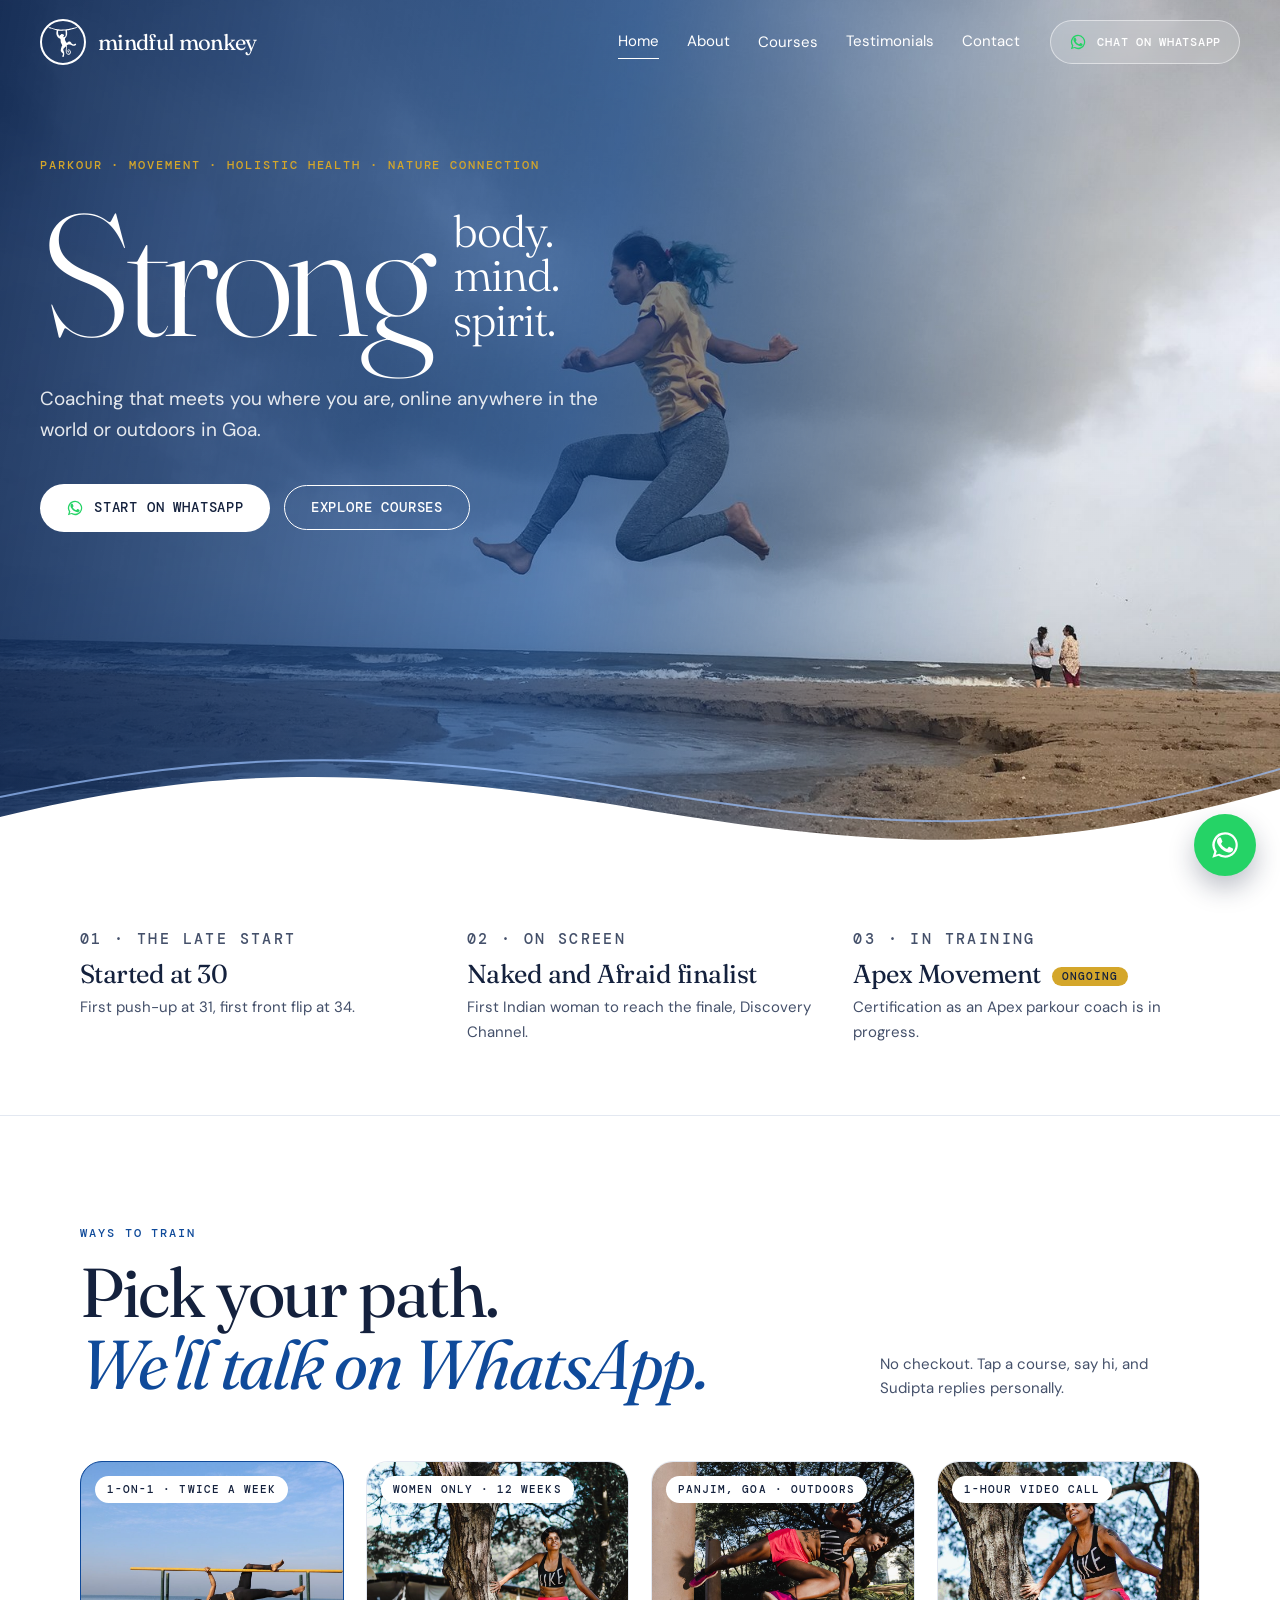
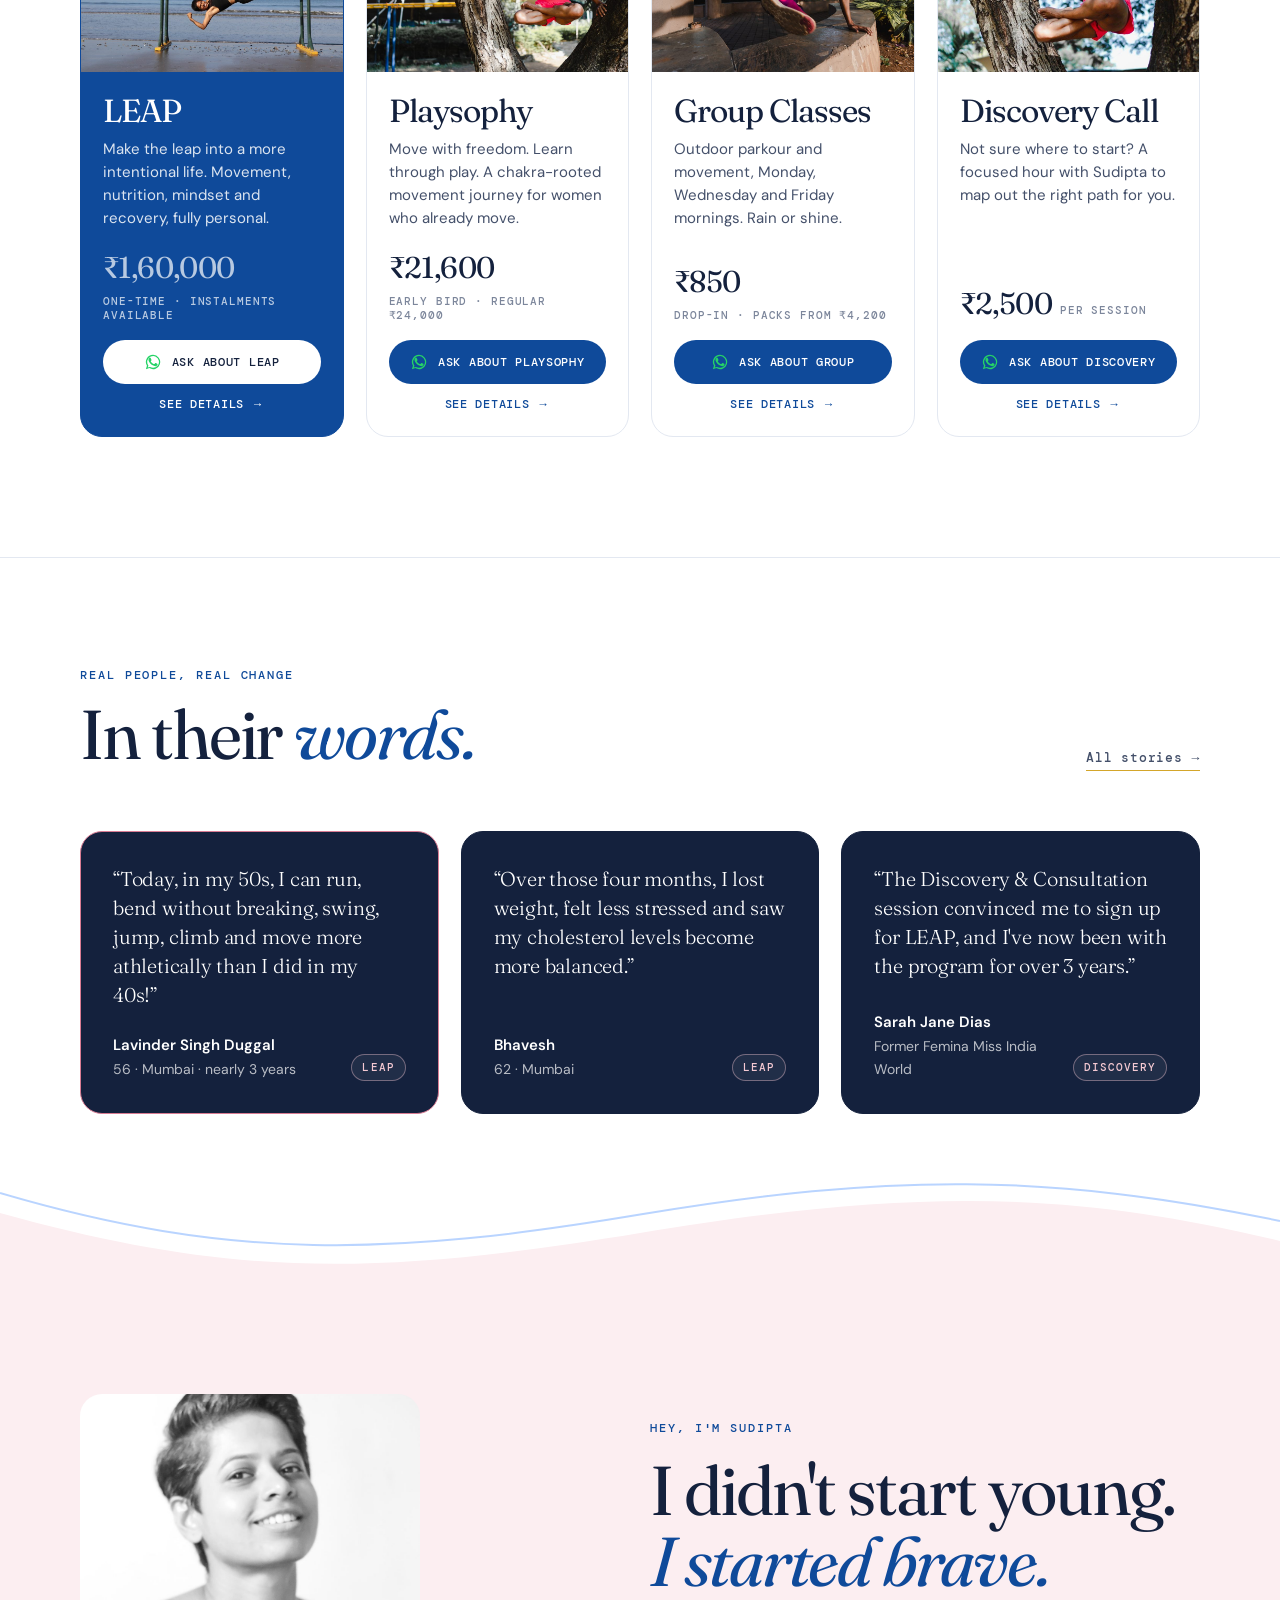
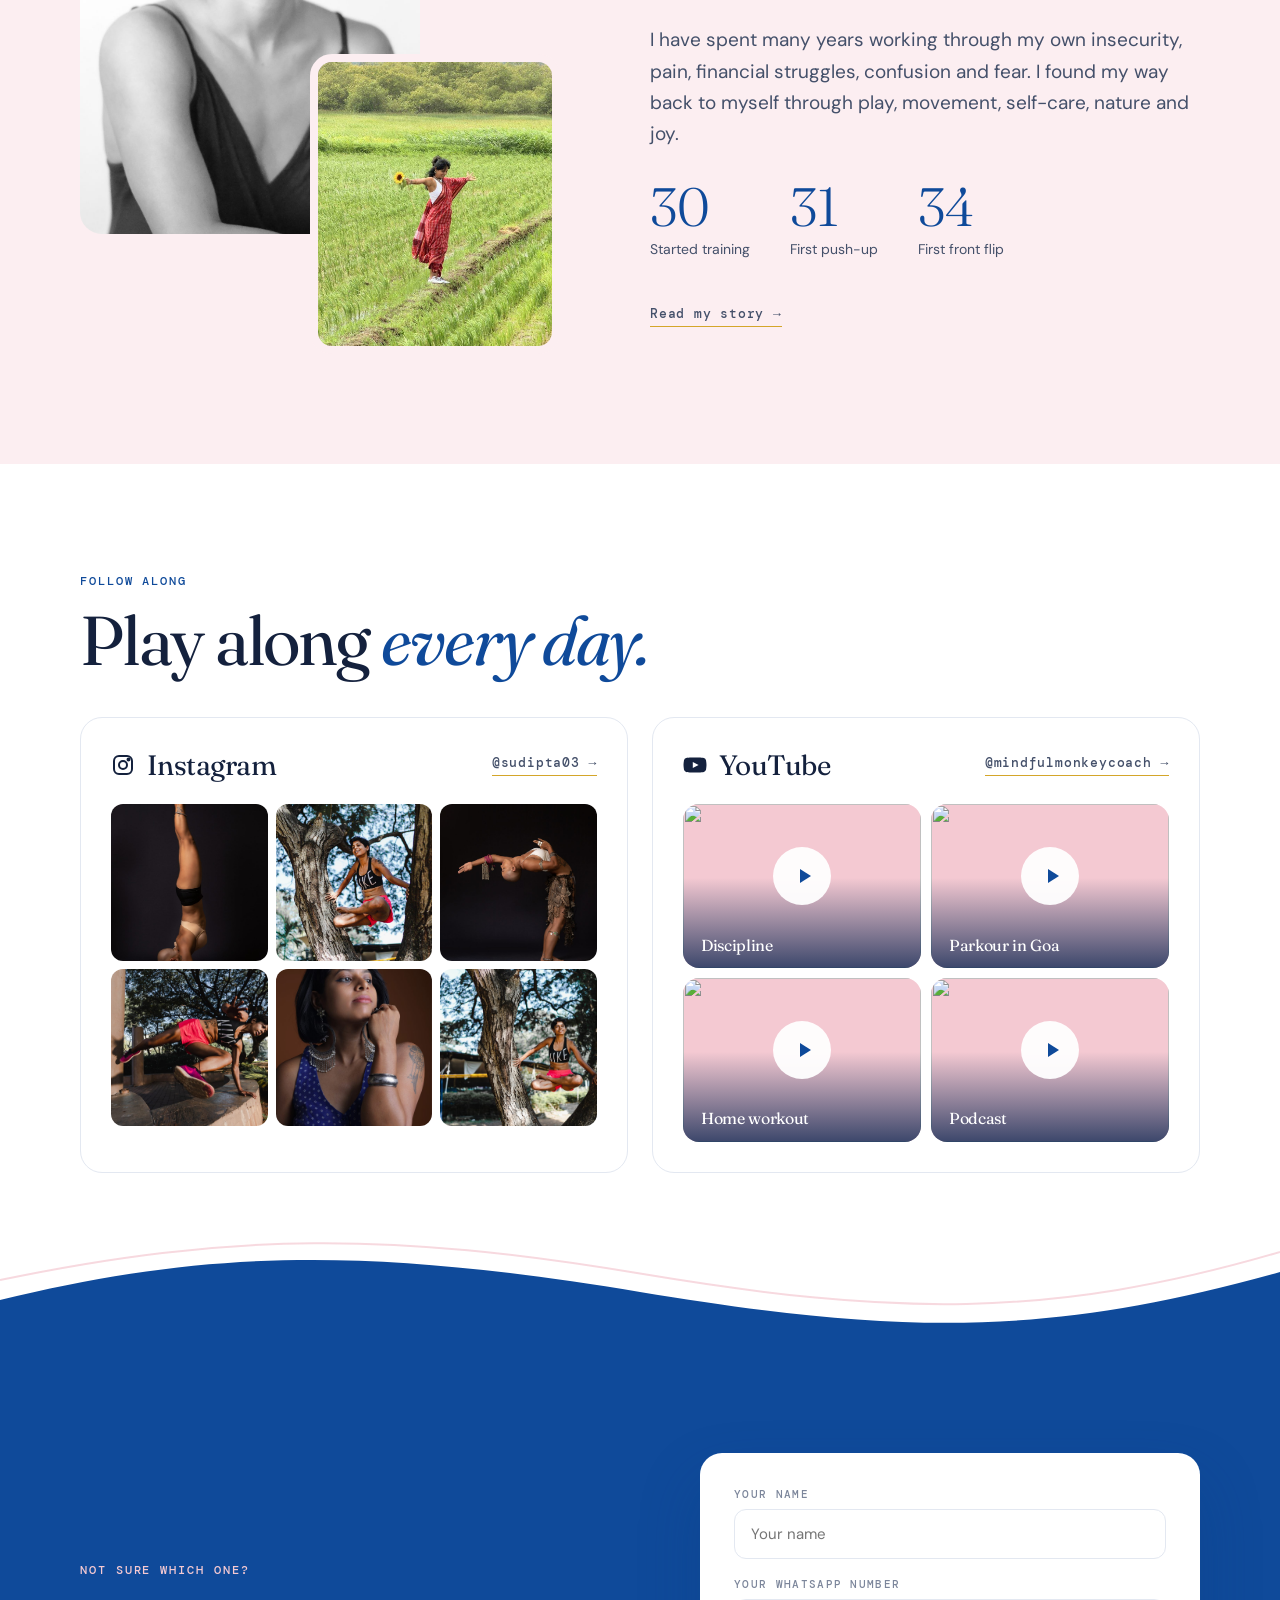
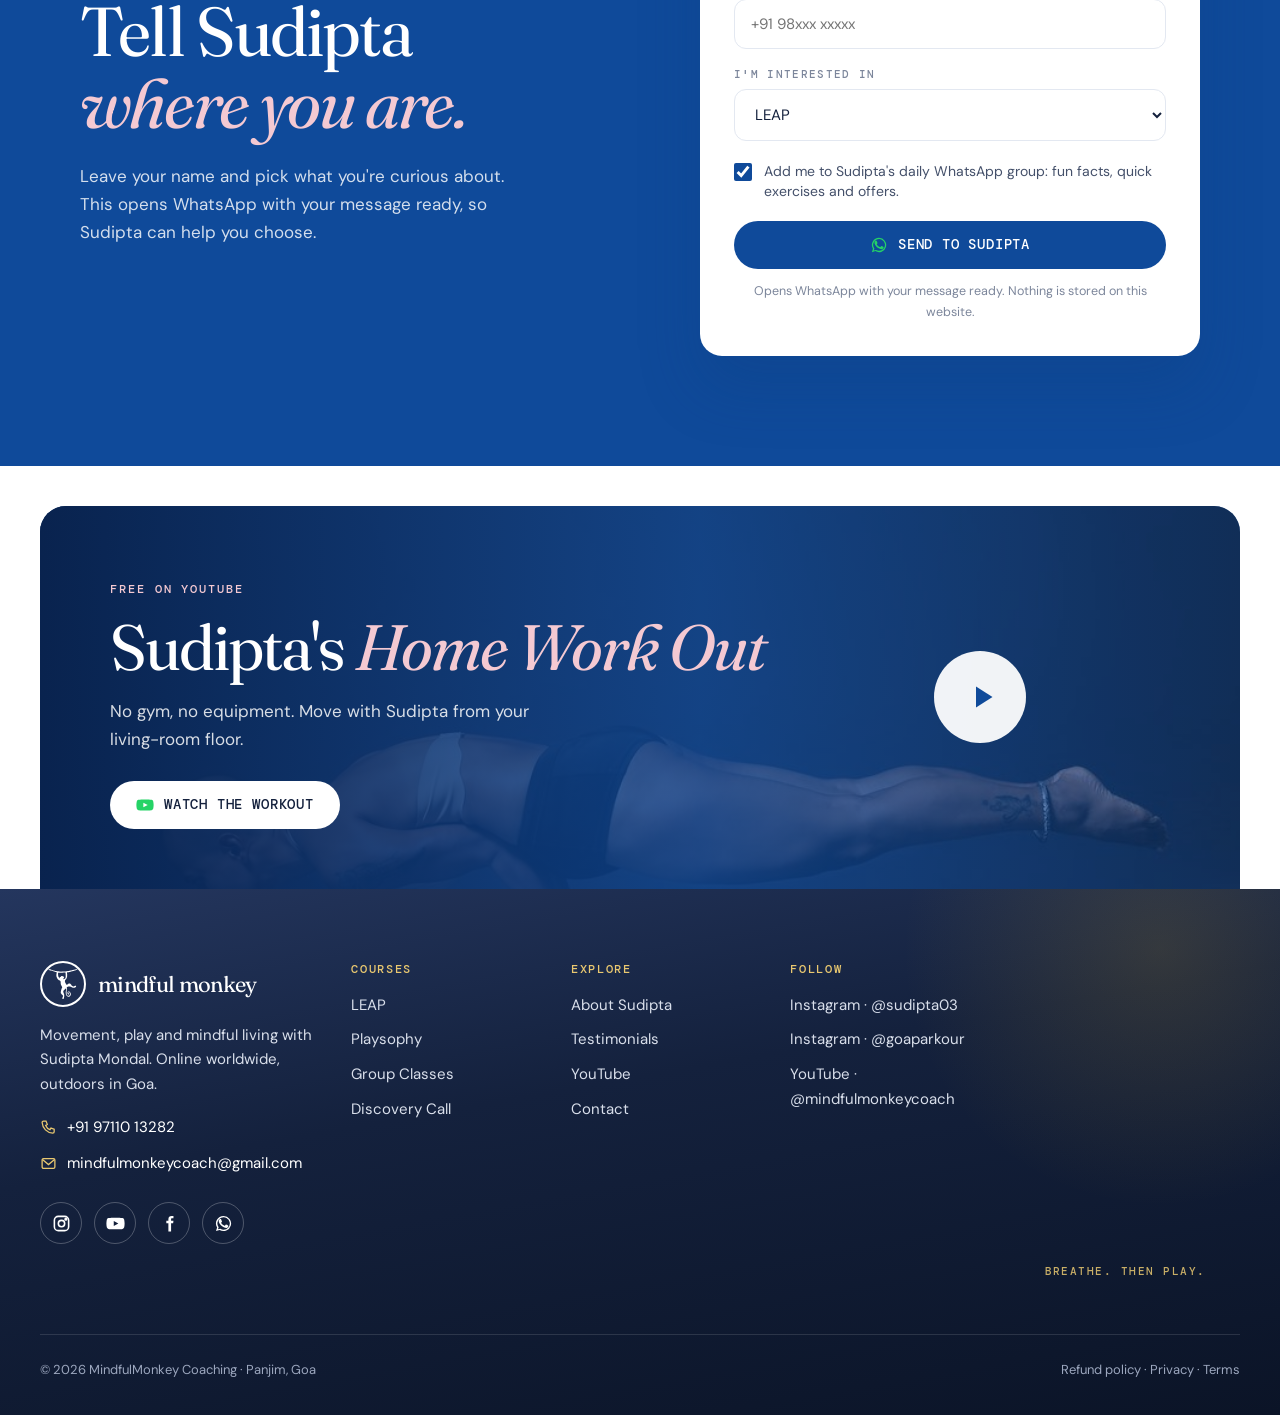
==== index.html @ 72c71e9a "Hero: align body/mind/spirit to Strong's cap height and baseline; same font and colour for all three" ====
<!doctype html>
<html lang="en">
<head>
<meta charset="utf-8">
<meta name="viewport" content="width=device-width, initial-scale=1">
<title>Mindful Monkey · Parkour and holistic coaching with Sudipta Mondal</title>
<meta name="description" content="Parkour, movement and holistic health coaching with Sudipta Mondal. LEAP, Playsophy, Goa group classes and Discovery calls, all booked on WhatsApp.">
<meta property="og:title" content="Mindful Monkey · Parkour and holistic coaching with Sudipta Mondal">
<meta property="og:description" content="Parkour, movement and holistic health coaching with Sudipta Mondal. LEAP, Playsophy, Goa group classes and Discovery calls, all booked on WhatsApp.">
<meta property="og:image" content="https://mindfulmonkeycoach.com/images/hero-storm-jump.jpg">
<meta name="theme-color" content="#0F4A9A">
<link rel="icon" href="images/logo-blue.jpg">
<link rel="preconnect" href="https://fonts.googleapis.com"><link rel="preconnect" href="https://fonts.gstatic.com" crossorigin>
<link href="https://fonts.googleapis.com/css2?family=DM+Mono:wght@400;500&family=DM+Sans:opsz,wght@9..40,400;9..40,500;9..40,600&family=Fraunces:ital,opsz,wght@0,9..144,300;0,9..144,400;0,9..144,500;1,9..144,300;1,9..144,400&display=swap" rel="stylesheet">
<link rel="stylesheet" href="css/site.css?v=mwhf5mwn">
</head>
<body>
<svg width="0" height="0" style="position:absolute" aria-hidden="true"><symbol id="mk" viewBox="0 0 183.0 187.2"><path fill-rule="evenodd" d="M0.4,0.1 0.0,0.5 0.0,1.1 0.6,1.9 1.1,3.5 2.0,4.9 3.0,5.8 4.6,6.6 5.6,6.9 6.5,7.5 9.1,8.1 10.2,8.8 15.0,9.0 16.4,9.4 20.0,9.8 21.6,10.6 23.0,10.9 24.8,11.6 27.0,12.0 28.2,12.8 29.1,12.9 30.5,13.5 32.8,13.9 34.2,15.0 35.8,15.5 37.9,15.8 39.4,16.6 40.9,17.1 41.8,17.8 43.4,18.1 44.4,18.8 49.0,19.4 50.6,20.1 52.1,21.4 52.0,24.2 51.4,26.8 51.0,30.6 50.4,32.4 50.1,35.9 50.1,43.1 50.4,45.6 51.5,47.9 52.2,51.2 53.4,53.5 54.0,54.1 54.5,55.4 55.2,56.4 55.5,57.5 56.1,58.5 56.2,59.4 57.0,60.5 57.4,61.8 58.0,62.8 59.8,64.2 60.2,64.9 60.4,65.5 63.1,67.6 64.0,67.8 64.6,68.1 66.2,69.9 67.9,70.6 69.1,70.9 70.1,71.6 71.5,72.1 73.6,73.9 75.9,76.4 76.9,80.5 76.9,86.5 77.1,87.4 77.2,92.5 77.8,93.9 78.2,96.6 78.9,97.5 79.4,99.8 80.0,100.2 80.4,101.5 81.1,102.2 81.4,103.6 82.0,104.8 82.1,105.6 83.0,106.6 83.4,107.6 84.0,108.1 84.2,109.5 86.1,112.5 86.5,114.1 86.5,115.0 85.9,116.0 85.9,116.5 85.4,117.2 85.1,118.4 84.5,119.0 84.0,120.5 83.4,121.0 82.9,122.6 82.1,123.9 81.9,126.2 81.2,127.5 80.9,129.1 80.4,129.9 80.1,132.4 79.2,134.2 78.9,137.0 78.2,138.1 78.1,141.6 77.5,144.0 77.5,147.4 78.1,150.8 79.1,152.8 81.2,154.9 82.6,157.5 84.0,158.9 86.8,160.9 87.4,161.8 89.2,163.4 91.0,165.9 91.2,167.1 91.0,171.6 90.2,172.9 90.1,174.1 89.4,175.2 89.0,176.6 88.5,177.2 88.2,178.8 87.4,181.2 87.4,183.8 88.2,185.6 89.6,186.8 90.5,187.1 91.8,187.2 94.0,186.6 96.2,184.6 97.2,182.6 97.8,179.8 97.9,176.4 99.0,172.9 99.1,160.1 98.4,158.9 98.1,155.9 97.4,154.6 97.1,153.4 96.2,152.1 95.2,149.2 95.1,148.1 94.4,147.1 94.2,145.9 93.5,144.6 93.5,144.0 93.0,142.6 93.4,138.9 94.0,138.0 94.2,137.0 95.4,134.9 100.8,129.5 101.8,128.1 104.1,126.2 106.5,123.2 108.8,121.8 109.2,121.8 109.6,122.1 109.8,123.0 110.2,123.9 110.2,125.1 111.0,126.5 111.0,127.5 110.5,129.8 110.0,136.8 109.2,138.0 109.0,142.5 108.5,143.9 108.6,149.6 109.2,153.0 109.5,156.8 110.2,159.2 111.2,160.4 111.4,161.2 112.4,163.8 114.0,166.6 115.2,167.8 115.9,168.0 117.5,169.6 120.2,171.6 122.4,172.1 123.4,172.8 128.2,173.2 132.5,171.9 134.0,171.0 137.0,167.5 139.1,164.1 140.1,161.5 140.5,156.0 140.1,153.2 139.2,151.5 139.0,150.1 138.4,149.1 138.0,147.9 137.4,146.9 135.1,144.9 134.1,143.0 133.1,142.0 131.5,141.5 131.1,141.0 130.1,140.8 129.0,139.9 126.6,140.1 123.5,141.1 120.4,144.9 120.2,146.5 119.6,148.0 119.5,150.2 120.1,153.5 121.2,155.5 122.4,156.8 125.5,158.9 128.0,158.8 129.9,157.6 130.6,155.5 130.6,154.2 129.9,153.0 129.0,152.6 127.8,152.5 125.6,151.6 124.1,150.4 123.5,149.4 123.2,148.1 123.6,146.4 125.5,144.9 126.5,144.4 127.9,144.2 129.1,144.8 131.4,146.2 132.9,148.1 133.8,149.9 133.9,150.6 134.4,151.6 135.1,152.4 135.9,154.1 135.9,155.5 135.0,159.8 134.2,161.1 133.9,162.5 132.4,164.4 131.0,165.6 127.1,167.5 125.1,167.8 123.6,167.6 118.6,164.8 117.4,163.5 114.2,157.8 114.0,143.4 114.4,136.0 115.0,134.6 115.0,129.5 115.5,124.5 115.5,120.6 115.0,115.1 116.0,113.9 116.4,112.6 117.5,111.6 121.1,110.9 122.4,110.0 124.5,109.6 125.9,109.0 128.4,108.8 133.0,109.0 135.4,109.8 136.9,109.9 138.4,110.8 139.9,111.0 141.2,111.8 142.2,111.9 143.4,112.5 144.5,112.8 145.4,113.8 146.4,114.0 147.5,114.8 150.0,115.1 152.9,116.6 154.8,116.9 156.2,117.5 161.1,117.6 162.2,117.0 164.0,116.9 165.0,116.5 165.8,115.9 166.9,115.8 167.5,115.1 169.1,114.6 169.5,114.1 171.5,112.8 173.1,110.6 173.1,106.2 172.4,105.1 171.5,104.6 171.1,104.1 168.4,103.9 167.0,104.6 165.2,105.0 164.9,105.5 163.5,106.0 163.0,106.5 161.9,107.0 161.1,107.8 160.4,107.9 159.5,108.4 157.2,108.8 154.1,108.6 152.9,107.8 151.8,107.5 151.1,106.8 150.1,106.5 148.2,104.9 147.4,104.8 146.1,103.8 145.5,102.5 145.1,100.9 142.5,97.9 142.1,96.9 140.8,95.4 139.5,94.6 136.9,91.6 135.8,90.9 133.4,90.8 132.4,90.4 131.6,90.4 131.1,90.6 127.2,91.1 125.0,91.9 123.2,92.9 122.5,93.8 121.8,94.0 121.1,94.8 120.4,95.0 117.6,97.5 115.6,98.5 114.4,98.5 113.9,98.2 112.6,97.0 112.4,96.0 111.5,95.5 110.5,94.5 110.1,92.8 108.5,90.8 108.1,89.6 107.4,88.9 105.5,85.1 105.2,83.1 104.5,81.8 104.1,79.4 103.5,78.1 103.4,75.4 103.5,74.0 104.1,72.8 104.5,70.9 105.5,69.4 106.2,68.8 106.5,67.9 108.0,66.0 108.2,64.8 111.0,62.5 112.1,60.1 112.9,59.5 114.0,57.5 114.4,55.4 115.1,54.2 115.4,52.9 116.1,51.6 116.4,48.9 117.0,47.6 117.2,46.4 117.4,30.8 116.2,26.9 116.4,22.1 117.1,21.2 118.2,20.9 121.1,20.6 122.8,20.0 125.2,19.5 128.2,19.5 130.5,18.8 132.8,18.5 134.0,18.0 136.9,17.8 138.2,16.9 139.9,16.6 141.5,15.9 144.8,15.5 146.2,14.8 148.2,14.5 149.4,14.0 151.6,13.6 152.8,13.0 154.9,12.5 156.4,11.8 161.6,10.8 163.1,9.9 165.0,9.8 166.2,9.0 167.9,8.8 168.9,8.0 170.9,7.6 171.6,7.1 173.5,6.8 174.6,6.1 176.5,5.9 179.4,3.8 181.6,3.5 182.8,2.5 183.0,1.9 182.9,1.2 181.5,0.6 179.5,0.5 178.2,0.6 176.0,1.6 171.2,1.9 170.1,2.5 167.2,2.9 165.9,3.6 163.2,3.9 161.4,4.8 158.1,5.0 154.5,5.9 152.1,6.9 145.5,7.9 143.5,8.6 140.8,8.9 138.9,9.6 136.2,10.0 134.2,10.9 131.4,11.1 130.5,11.6 128.2,12.1 126.5,12.1 124.8,12.6 120.0,13.1 118.2,13.6 111.0,14.0 107.4,14.9 98.9,15.6 92.1,15.6 83.4,16.0 80.0,16.4 71.9,15.6 69.9,15.2 66.5,15.1 65.0,14.6 62.8,14.5 61.2,14.0 54.2,13.6 49.9,13.0 45.6,12.8 43.5,11.9 40.4,11.4 38.9,10.6 37.2,10.5 36.1,9.9 34.1,9.8 30.5,8.9 28.9,7.9 24.9,6.8 23.5,5.9 22.1,5.6 20.9,4.9 18.5,4.5 17.6,4.0 15.4,3.5 12.0,2.1 8.8,1.6 7.6,1.0 5.4,0.8 3.4,0.0ZM106.9,22.5 107.2,23.0 107.5,24.5 107.4,27.8 108.1,30.6 108.2,46.8 107.1,55.5 106.2,57.1 102.1,60.6 101.4,60.9 100.6,61.9 99.5,62.5 98.6,62.6 96.9,63.4 94.6,63.2 94.0,62.8 93.9,61.4 94.1,61.0 94.1,59.1 94.4,58.4 95.1,57.1 95.9,56.6 96.2,55.9 97.1,55.1 98.1,53.5 98.2,50.9 98.0,49.1 97.0,47.9 92.5,46.8 91.1,45.9 90.1,45.6 89.6,45.0 88.6,44.5 88.0,43.9 86.8,43.8 85.9,43.4 82.5,43.0 81.4,43.6 80.1,44.9 79.0,46.6 78.2,47.2 76.4,49.6 75.0,50.5 72.5,50.9 71.4,51.5 70.5,53.2 70.4,54.6 70.9,55.1 71.1,56.2 72.0,57.6 73.5,58.6 73.8,59.2 74.4,59.8 74.2,60.0 73.8,60.0 72.4,59.4 71.6,58.6 71.0,58.4 66.2,53.6 65.4,52.2 65.0,51.0 64.4,50.2 64.1,48.8 63.1,47.2 62.6,47.0 62.0,46.1 61.8,43.0 61.2,41.2 61.1,36.9 60.6,33.1 60.6,31.8 60.9,31.2 60.6,26.6 61.4,24.1 62.2,23.0 62.9,22.8 72.2,23.0 86.9,23.0 97.0,22.6 98.4,22.0 100.2,22.4 106.0,22.1Z"/></symbol></svg><header class="site-header over"><div class="wrap">
<a class="brand" href="index.html" aria-label="Mindful Monkey home"><span class="badge"><svg viewBox="0 0 183 187.2" aria-hidden="true"><use href="#mk"/></svg></span> mindful monkey</a>
<nav class="links" aria-label="Main">
<a href="index.html" class="on">Home</a><a href="about.html">About</a>
<span class="has-sub"><a href="courses.html">Courses</a><span class="sub">
<a href="online-coaching/leap.html">LEAP · 1-on-1</a><a href="online-coaching/playsophy.html">Playsophy · women only</a><a href="group-classes.html">Group Classes · Goa</a><a href="discovery.html">Discovery Call</a><a href="online-coaching/compare.html">Compare LEAP and Playsophy</a></span></span>
<a href="testimonials.html">Testimonials</a><a href="contact.html">Contact</a>
</nav>
<a class="btn btn-blue hdr-cta" href="https://wa.me/919711013282?text=Hi%20Sudipta%2C%20I%20would%20like%20to%20know%20more%20about%20your%20coaching" target="_blank" rel="noopener"><svg viewBox="0 0 24 24" fill="currentColor" aria-hidden="true"><path d="M17.47 14.38c-.3-.15-1.76-.87-2.04-.97-.27-.1-.47-.15-.67.15-.2.3-.77.97-.94 1.17-.17.2-.35.22-.65.07-.3-.15-1.25-.46-2.38-1.47-.88-.78-1.47-1.75-1.65-2.05-.17-.3-.02-.46.13-.61.13-.13.3-.35.45-.52.15-.17.2-.3.3-.5.1-.2.05-.37-.02-.52-.07-.15-.67-1.62-.92-2.22-.24-.58-.49-.5-.67-.51h-.57c-.2 0-.52.07-.79.37-.27.3-1.04 1.02-1.04 2.48s1.07 2.87 1.22 3.07c.15.2 2.1 3.2 5.08 4.49.71.31 1.26.49 1.69.63.71.23 1.36.2 1.87.12.57-.08 1.76-.72 2.01-1.42.25-.7.25-1.3.17-1.42-.07-.13-.27-.2-.57-.35zM12.04 2.5a9.5 9.5 0 0 0-8.1 14.5L2.5 21.5l4.63-1.4a9.5 9.5 0 1 0 4.9-17.6zm0 17.3a7.78 7.78 0 0 1-3.97-1.08l-.28-.17-2.75.84.82-2.68-.18-.28a7.83 7.83 0 1 1 6.36 3.37z"/></svg> Chat on WhatsApp</a>
<button class="menu-btn" aria-label="Open menu" aria-expanded="false"><span></span><span></span><span></span></button>
</div></header>
<a class="wa-float" href="https://wa.me/919711013282?text=Hi%20Sudipta%2C%20I%20would%20like%20to%20know%20more%20about%20your%20coaching" target="_blank" rel="noopener" aria-label="Chat with Sudipta on WhatsApp"><svg viewBox="0 0 24 24" fill="currentColor" aria-hidden="true"><path d="M17.47 14.38c-.3-.15-1.76-.87-2.04-.97-.27-.1-.47-.15-.67.15-.2.3-.77.97-.94 1.17-.17.2-.35.22-.65.07-.3-.15-1.25-.46-2.38-1.47-.88-.78-1.47-1.75-1.65-2.05-.17-.3-.02-.46.13-.61.13-.13.3-.35.45-.52.15-.17.2-.3.3-.5.1-.2.05-.37-.02-.52-.07-.15-.67-1.62-.92-2.22-.24-.58-.49-.5-.67-.51h-.57c-.2 0-.52.07-.79.37-.27.3-1.04 1.02-1.04 2.48s1.07 2.87 1.22 3.07c.15.2 2.1 3.2 5.08 4.49.71.31 1.26.49 1.69.63.71.23 1.36.2 1.87.12.57-.08 1.76-.72 2.01-1.42.25-.7.25-1.3.17-1.42-.07-.13-.27-.2-.57-.35zM12.04 2.5a9.5 9.5 0 0 0-8.1 14.5L2.5 21.5l4.63-1.4a9.5 9.5 0 1 0 4.9-17.6zm0 17.3a7.78 7.78 0 0 1-3.97-1.08l-.28-.17-2.75.84.82-2.68-.18-.28a7.83 7.83 0 1 1 6.36 3.37z"/></svg></a>
<main>

<section class="hero"><img src="images/hero-storm-jump.jpg" alt="Sudipta mid-jump on a stormy Goa beach">
<div class="hero-vid" data-yt-bg="ikum498DmQI" aria-hidden="true"></div>
<div class="wrap"><p class="eyebrow">Parkour · Movement · Holistic health · Nature connection</p>
<h1 class="strong" aria-label="Strong body. Strong mind. Strong spirit."><span class="big" aria-hidden="true">Strong</span><span class="three" aria-hidden="true"><span>body.</span><span>mind.</span><em>spirit.</em></span></h1>
<p class="lede">Coaching that meets you where you are, online anywhere in the world or outdoors in Goa.</p>
<div class="row-btns"><a class="btn btn-white" href="https://wa.me/919711013282?text=Hi%20Sudipta%2C%20I%20am%20interested%20in%20your%20coaching" target="_blank" rel="noopener"><svg viewBox="0 0 24 24" fill="currentColor" aria-hidden="true"><path d="M17.47 14.38c-.3-.15-1.76-.87-2.04-.97-.27-.1-.47-.15-.67.15-.2.3-.77.97-.94 1.17-.17.2-.35.22-.65.07-.3-.15-1.25-.46-2.38-1.47-.88-.78-1.47-1.75-1.65-2.05-.17-.3-.02-.46.13-.61.13-.13.3-.35.45-.52.15-.17.2-.3.3-.5.1-.2.05-.37-.02-.52-.07-.15-.67-1.62-.92-2.22-.24-.58-.49-.5-.67-.51h-.57c-.2 0-.52.07-.79.37-.27.3-1.04 1.02-1.04 2.48s1.07 2.87 1.22 3.07c.15.2 2.1 3.2 5.08 4.49.71.31 1.26.49 1.69.63.71.23 1.36.2 1.87.12.57-.08 1.76-.72 2.01-1.42.25-.7.25-1.3.17-1.42-.07-.13-.27-.2-.57-.35zM12.04 2.5a9.5 9.5 0 0 0-8.1 14.5L2.5 21.5l4.63-1.4a9.5 9.5 0 1 0 4.9-17.6zm0 17.3a7.78 7.78 0 0 1-3.97-1.08l-.28-.17-2.75.84.82-2.68-.18-.28a7.83 7.83 0 1 1 6.36 3.37z"/></svg> Start on WhatsApp</a><a class="btn btn-line" href="courses.html">Explore courses</a></div></div>
</section>

<section class="creds wave-top"><svg class="wave" viewBox="0 0 1440 150" preserveAspectRatio="none" aria-hidden="true"><path d="M0 95 C 240 30 420 30 720 85 S 1180 140 1440 60 L1440 150 L0 150Z" fill="#FFFFFF"/><path d="M0 70 C 260 10 440 10 720 62 S 1180 120 1440 35" fill="none" stroke="#9CC2FF" stroke-width="2" opacity=".7" vector-effect="non-scaling-stroke"/></svg><div class="wrap">
<div class="rv"><p class="eyebrow">01 · The late start</p><b>Started at 30</b><p>First push-up at 31, first front flip at 34.</p></div>
<div class="rv"><p class="eyebrow">02 · On screen</p><b>Naked and Afraid finalist</b><p>First Indian woman to reach the finale, Discovery Channel.</p></div>
<div class="rv"><p class="eyebrow">03 · In training</p><b>Apex Movement <span class="pill">Ongoing</span></b><p>Certification as an Apex parkour coach is in progress.</p></div>
</div></section>

<section class="sec" style="border-top:1px solid var(--line)"><div class="wrap">
<div class="head-row"><div><p class="eyebrow" style="margin-bottom:16px">Ways to train</p><h2 class="h2">Pick your path.<br><em>We'll talk on WhatsApp.</em></h2></div>
<p style="font-size:15px;max-width:320px">No checkout. Tap a course, say hi, and Sudipta replies personally.</p></div>
<div class="cards"><div class="card feat rv"><a class="ph" href="online-coaching/leap.html"><img src="images/leap-back-lever.jpg" alt="LEAP"><span class="tag">1-on-1 · twice a week</span></a>
<div class="bd"><h3><a href="online-coaching/leap.html">LEAP</a></h3><p class="d">Make the leap into a more intentional life. Movement, nutrition, mindset and recovery, fully personal.</p><div class="price"><b><span data-inr="160000">₹1,60,000</span></b><span>one-time · instalments available</span></div>
<a class="btn btn-blue" href="https://wa.me/919711013282?text=Hi%20I%20am%20interested%20in%20LEAP" target="_blank" rel="noopener"><svg viewBox="0 0 24 24" fill="currentColor" aria-hidden="true"><path d="M17.47 14.38c-.3-.15-1.76-.87-2.04-.97-.27-.1-.47-.15-.67.15-.2.3-.77.97-.94 1.17-.17.2-.35.22-.65.07-.3-.15-1.25-.46-2.38-1.47-.88-.78-1.47-1.75-1.65-2.05-.17-.3-.02-.46.13-.61.13-.13.3-.35.45-.52.15-.17.2-.3.3-.5.1-.2.05-.37-.02-.52-.07-.15-.67-1.62-.92-2.22-.24-.58-.49-.5-.67-.51h-.57c-.2 0-.52.07-.79.37-.27.3-1.04 1.02-1.04 2.48s1.07 2.87 1.22 3.07c.15.2 2.1 3.2 5.08 4.49.71.31 1.26.49 1.69.63.71.23 1.36.2 1.87.12.57-.08 1.76-.72 2.01-1.42.25-.7.25-1.3.17-1.42-.07-.13-.27-.2-.57-.35zM12.04 2.5a9.5 9.5 0 0 0-8.1 14.5L2.5 21.5l4.63-1.4a9.5 9.5 0 1 0 4.9-17.6zm0 17.3a7.78 7.78 0 0 1-3.97-1.08l-.28-.17-2.75.84.82-2.68-.18-.28a7.83 7.83 0 1 1 6.36 3.37z"/></svg> Ask about LEAP</a><a class="more" href="online-coaching/leap.html">See details →</a></div></div><div class="card rv"><a class="ph" href="online-coaching/playsophy.html"><img src="images/playsophy-tree.jpg" alt="Playsophy"><span class="tag">Women only · 12 weeks</span></a>
<div class="bd"><h3><a href="online-coaching/playsophy.html">Playsophy</a></h3><p class="d">Move with freedom. Learn through play. A chakra-rooted movement journey for women who already move.</p><div class="price"><b><span data-inr="21600">₹21,600</span></b><span>early bird · regular <span data-inr="24000">₹24,000</span></span></div>
<a class="btn btn-blue" href="https://wa.me/919711013282?text=Hi%20I%20am%20interested%20in%20Playsophy" target="_blank" rel="noopener"><svg viewBox="0 0 24 24" fill="currentColor" aria-hidden="true"><path d="M17.47 14.38c-.3-.15-1.76-.87-2.04-.97-.27-.1-.47-.15-.67.15-.2.3-.77.97-.94 1.17-.17.2-.35.22-.65.07-.3-.15-1.25-.46-2.38-1.47-.88-.78-1.47-1.75-1.65-2.05-.17-.3-.02-.46.13-.61.13-.13.3-.35.45-.52.15-.17.2-.3.3-.5.1-.2.05-.37-.02-.52-.07-.15-.67-1.62-.92-2.22-.24-.58-.49-.5-.67-.51h-.57c-.2 0-.52.07-.79.37-.27.3-1.04 1.02-1.04 2.48s1.07 2.87 1.22 3.07c.15.2 2.1 3.2 5.08 4.49.71.31 1.26.49 1.69.63.71.23 1.36.2 1.87.12.57-.08 1.76-.72 2.01-1.42.25-.7.25-1.3.17-1.42-.07-.13-.27-.2-.57-.35zM12.04 2.5a9.5 9.5 0 0 0-8.1 14.5L2.5 21.5l4.63-1.4a9.5 9.5 0 1 0 4.9-17.6zm0 17.3a7.78 7.78 0 0 1-3.97-1.08l-.28-.17-2.75.84.82-2.68-.18-.28a7.83 7.83 0 1 1 6.36 3.37z"/></svg> Ask about Playsophy</a><a class="more" href="online-coaching/playsophy.html">See details →</a></div></div><div class="card rv"><a class="ph" href="group-classes.html"><img src="images/groupclass-vault.jpg" alt="Group Classes"><span class="tag">Panjim, Goa · Outdoors</span></a>
<div class="bd"><h3><a href="group-classes.html">Group Classes</a></h3><p class="d">Outdoor parkour and movement, Monday, Wednesday and Friday mornings. Rain or shine.</p><div class="price"><b><span data-inr="850">₹850</span></b><span>drop-in · packs from <span data-inr="4200">₹4,200</span></span></div>
<a class="btn btn-blue" href="https://wa.me/919711013282?text=Hi%20I%20am%20interested%20in%20Group%20Classes" target="_blank" rel="noopener"><svg viewBox="0 0 24 24" fill="currentColor" aria-hidden="true"><path d="M17.47 14.38c-.3-.15-1.76-.87-2.04-.97-.27-.1-.47-.15-.67.15-.2.3-.77.97-.94 1.17-.17.2-.35.22-.65.07-.3-.15-1.25-.46-2.38-1.47-.88-.78-1.47-1.75-1.65-2.05-.17-.3-.02-.46.13-.61.13-.13.3-.35.45-.52.15-.17.2-.3.3-.5.1-.2.05-.37-.02-.52-.07-.15-.67-1.62-.92-2.22-.24-.58-.49-.5-.67-.51h-.57c-.2 0-.52.07-.79.37-.27.3-1.04 1.02-1.04 2.48s1.07 2.87 1.22 3.07c.15.2 2.1 3.2 5.08 4.49.71.31 1.26.49 1.69.63.71.23 1.36.2 1.87.12.57-.08 1.76-.72 2.01-1.42.25-.7.25-1.3.17-1.42-.07-.13-.27-.2-.57-.35zM12.04 2.5a9.5 9.5 0 0 0-8.1 14.5L2.5 21.5l4.63-1.4a9.5 9.5 0 1 0 4.9-17.6zm0 17.3a7.78 7.78 0 0 1-3.97-1.08l-.28-.17-2.75.84.82-2.68-.18-.28a7.83 7.83 0 1 1 6.36 3.37z"/></svg> Ask about Group</a><a class="more" href="group-classes.html">See details →</a></div></div><div class="card rv"><a class="ph" href="discovery.html"><img src="images/leap-tree-smile.jpg" alt="Discovery Call"><span class="tag">1-hour video call</span></a>
<div class="bd"><h3><a href="discovery.html">Discovery Call</a></h3><p class="d">Not sure where to start? A focused hour with Sudipta to map out the right path for you.</p><div class="price"><b><span data-inr="2500">₹2,500</span></b><span>per session</span></div>
<a class="btn btn-blue" href="https://wa.me/919711013282?text=Hi%20I%20am%20interested%20in%20Discovery%20Call" target="_blank" rel="noopener"><svg viewBox="0 0 24 24" fill="currentColor" aria-hidden="true"><path d="M17.47 14.38c-.3-.15-1.76-.87-2.04-.97-.27-.1-.47-.15-.67.15-.2.3-.77.97-.94 1.17-.17.2-.35.22-.65.07-.3-.15-1.25-.46-2.38-1.47-.88-.78-1.47-1.75-1.65-2.05-.17-.3-.02-.46.13-.61.13-.13.3-.35.45-.52.15-.17.2-.3.3-.5.1-.2.05-.37-.02-.52-.07-.15-.67-1.62-.92-2.22-.24-.58-.49-.5-.67-.51h-.57c-.2 0-.52.07-.79.37-.27.3-1.04 1.02-1.04 2.48s1.07 2.87 1.22 3.07c.15.2 2.1 3.2 5.08 4.49.71.31 1.26.49 1.69.63.71.23 1.36.2 1.87.12.57-.08 1.76-.72 2.01-1.42.25-.7.25-1.3.17-1.42-.07-.13-.27-.2-.57-.35zM12.04 2.5a9.5 9.5 0 0 0-8.1 14.5L2.5 21.5l4.63-1.4a9.5 9.5 0 1 0 4.9-17.6zm0 17.3a7.78 7.78 0 0 1-3.97-1.08l-.28-.17-2.75.84.82-2.68-.18-.28a7.83 7.83 0 1 1 6.36 3.37z"/></svg> Ask about Discovery</a><a class="more" href="discovery.html">See details →</a></div></div></div>
<p class="fx-note"></p>
</div></section>

<section class="sec" style="border-top:1px solid var(--line)"><div class="wrap">
<div class="head-row"><div><p class="eyebrow" style="margin-bottom:16px">Real people, real change</p><h2 class="h2">In their <em>words.</em></h2></div><a class="text-link" href="testimonials.html">All stories →</a></div>
<div class="tgrid"><div class="t hl rv"><q>“Today, in my 50s, I can run, bend without breaking, swing, jump, climb and move more athletically than I did in my 40s!”</q><div class="who"><div><b>Lavinder Singh Duggal</b>56 · Mumbai · nearly 3 years</div><span class="c">LEAP</span></div></div><div class="t rv"><q>“Over those four months, I lost weight, felt less stressed and saw my cholesterol levels become more balanced.”</q><div class="who"><div><b>Bhavesh</b>62 · Mumbai</div><span class="c">LEAP</span></div></div><div class="t rv"><q>“The Discovery & Consultation session convinced me to sign up for LEAP, and I've now been with the program for over 3 years.”</q><div class="who"><div><b>Sarah Jane Dias</b>Former Femina Miss India World</div><span class="c">Discovery</span></div></div></div>
</div></section>

<section class="sec bio bg-blush wave-top"><svg class="wave" viewBox="0 0 1440 150" preserveAspectRatio="none" aria-hidden="true" style="transform:scaleX(-1)"><path d="M0 95 C 240 30 420 30 720 85 S 1180 140 1440 60 L1440 150 L0 150Z" fill="#FCEEF1"/><path d="M0 70 C 260 10 440 10 720 62 S 1180 120 1440 35" fill="none" stroke="#9CC2FF" stroke-width="2" opacity=".7" vector-effect="non-scaling-stroke"/></svg><div class="wrap">
<div class="ph"><img class="a" src="images/about-portrait.jpg" alt="Portrait of Sudipta Mondal"><img class="b" src="images/about-sunflower.jpg" alt="Sudipta in a Goa paddy field holding a sunflower"></div>
<div class="rv"><p class="eyebrow">Hey, I'm Sudipta</p><h2 class="h2">I didn't start young.<br><em>I started brave.</em></h2>
<p class="lede">I have spent many years working through my own insecurity, pain, financial struggles, confusion and fear. I found my way back to myself through play, movement, self-care, nature and joy.</p>
<div class="steps"><div><b>30</b><span>Started training</span></div><div><b>31</b><span>First push-up</span></div><div><b>34</b><span>First front flip</span></div></div>
<a class="text-link" href="about.html">Read my story →</a></div>
</div></section>

<section class="sec"><div class="wrap">
<p class="eyebrow" style="margin-bottom:16px">Follow along</p><h2 class="h2" style="margin-bottom:40px">Play along <em>every day.</em></h2>
<div class="sgrid">
<div class="sc rv"><div class="top"><b><svg viewBox="0 0 24 24" fill="none" stroke="currentColor" stroke-width="2" aria-hidden="true"><rect x="3" y="3" width="18" height="18" rx="5"/><circle cx="12" cy="12" r="4"/><circle cx="17.5" cy="6.5" r="1" fill="currentColor"/></svg> Instagram</b><a class="text-link" href="https://www.instagram.com/sudipta03/" target="_blank" rel="noopener">@sudipta03 →</a></div>
<div class="ig"><a href="https://www.instagram.com/sudipta03/" target="_blank" rel="noopener"><img src="images/about-headstand.jpg" alt=""></a><a href="https://www.instagram.com/sudipta03/" target="_blank" rel="noopener"><img src="images/leap-tree-smile.jpg" alt=""></a><a href="https://www.instagram.com/sudipta03/" target="_blank" rel="noopener"><img src="images/about-backbend.jpg" alt=""></a><a href="https://www.instagram.com/sudipta03/" target="_blank" rel="noopener"><img src="images/groupclass-vault.jpg" alt=""></a><a href="https://www.instagram.com/sudipta03/" target="_blank" rel="noopener"><img src="images/about-blue-dress.jpg" alt=""></a><a href="https://www.instagram.com/sudipta03/" target="_blank" rel="noopener"><img src="images/playsophy-tree.jpg" alt=""></a></div></div>
<div class="sc rv"><div class="top"><b><svg viewBox="0 0 24 24" fill="currentColor" aria-hidden="true"><path d="M23 7.2a3 3 0 0 0-2.1-2.1C19 4.6 12 4.6 12 4.6s-7 0-8.9.5A3 3 0 0 0 1 7.2 31 31 0 0 0 .5 12 31 31 0 0 0 1 16.8a3 3 0 0 0 2.1 2.1c1.9.5 8.9.5 8.9.5s7 0 8.9-.5a3 3 0 0 0 2.1-2.1 31 31 0 0 0 .5-4.8 31 31 0 0 0-.5-4.8ZM9.8 15.1V8.9L15.6 12l-5.8 3.1Z"/></svg> YouTube</b><a class="text-link" href="https://www.youtube.com/@mindfulmonkeycoach" target="_blank" rel="noopener">@mindfulmonkeycoach →</a></div>
<div class="ytl"><a class="vid" href="https://www.youtube.com/watch?v=Si7zwOeqJ_s" target="_blank" rel="noopener" data-yt="Si7zwOeqJ_s" style="aspect-ratio:16/11"><img src="https://i.ytimg.com/vi/Si7zwOeqJ_s/maxresdefault.jpg" alt="" loading="lazy"><span class="play"><svg viewBox="0 0 24 24" fill="currentColor" aria-hidden="true"><path d="M8 5v14l11-7z"/></svg></span><div class="cap" style="font-size:16px">Discipline</div></a><a class="vid" href="https://www.youtube.com/watch?v=VAX77Tc569U" target="_blank" rel="noopener" data-yt="VAX77Tc569U" style="aspect-ratio:16/11"><img src="https://i.ytimg.com/vi/VAX77Tc569U/maxresdefault.jpg" alt="" loading="lazy"><span class="play"><svg viewBox="0 0 24 24" fill="currentColor" aria-hidden="true"><path d="M8 5v14l11-7z"/></svg></span><div class="cap" style="font-size:16px">Parkour in Goa</div></a><a class="vid" href="https://www.youtube.com/watch?v=d_9e7xTF6Dw" target="_blank" rel="noopener" data-yt="d_9e7xTF6Dw" style="aspect-ratio:16/11"><img src="https://i.ytimg.com/vi/d_9e7xTF6Dw/maxresdefault.jpg" alt="" loading="lazy"><span class="play"><svg viewBox="0 0 24 24" fill="currentColor" aria-hidden="true"><path d="M8 5v14l11-7z"/></svg></span><div class="cap" style="font-size:16px">Home workout</div></a><a class="vid" href="https://www.youtube.com/watch?v=4cw0-5gRD2w&t=2974s" target="_blank" rel="noopener" data-yt="4cw0-5gRD2w" data-t="2974" style="aspect-ratio:16/11"><img src="https://i.ytimg.com/vi/4cw0-5gRD2w/maxresdefault.jpg" alt="" loading="lazy"><span class="play"><svg viewBox="0 0 24 24" fill="currentColor" aria-hidden="true"><path d="M8 5v14l11-7z"/></svg></span><div class="cap" style="font-size:16px">Podcast</div></a></div></div>
</div></div></section>

<section class="sec form-band bg-blue wave-top"><svg class="wave" viewBox="0 0 1440 150" preserveAspectRatio="none" aria-hidden="true"><path d="M0 95 C 240 30 420 30 720 85 S 1180 140 1440 60 L1440 150 L0 150Z" fill="#0F4A9A"/><path d="M0 70 C 260 10 440 10 720 62 S 1180 120 1440 35" fill="none" stroke="#F4C9D2" stroke-width="2" opacity=".7" vector-effect="non-scaling-stroke"/></svg><div class="wrap">
<div class="rv"><p class="eyebrow" style="margin-bottom:18px">Not sure which one?</p><h2 class="h2">Tell Sudipta<br><em>where you are.</em></h2>
<p class="l">Leave your name and pick what you're curious about. This opens WhatsApp with your message ready, so Sudipta can help you choose.</p></div>
<form class="form wa-form rv">
<label for="f-name">Your name</label><input id="f-name" type="text" name="name" placeholder="Your name" autocomplete="name">
<label for="f-phone">Your WhatsApp number</label><input id="f-phone" type="tel" name="phone" placeholder="+91 98xxx xxxxx" autocomplete="tel">
<label for="f-int">I'm interested in</label><select id="f-int" name="interest">
<option>LEAP</option><option>Playsophy</option><option>Group Classes in Goa</option><option>a Discovery Call</option><option>Not sure yet</option></select>
<label class="chk"><input type="checkbox" name="join" checked> Add me to Sudipta's daily WhatsApp group: fun facts, quick exercises and offers.</label>
<button class="btn btn-blue" type="submit"><svg viewBox="0 0 24 24" fill="currentColor" aria-hidden="true"><path d="M17.47 14.38c-.3-.15-1.76-.87-2.04-.97-.27-.1-.47-.15-.67.15-.2.3-.77.97-.94 1.17-.17.2-.35.22-.65.07-.3-.15-1.25-.46-2.38-1.47-.88-.78-1.47-1.75-1.65-2.05-.17-.3-.02-.46.13-.61.13-.13.3-.35.45-.52.15-.17.2-.3.3-.5.1-.2.05-.37-.02-.52-.07-.15-.67-1.62-.92-2.22-.24-.58-.49-.5-.67-.51h-.57c-.2 0-.52.07-.79.37-.27.3-1.04 1.02-1.04 2.48s1.07 2.87 1.22 3.07c.15.2 2.1 3.2 5.08 4.49.71.31 1.26.49 1.69.63.71.23 1.36.2 1.87.12.57-.08 1.76-.72 2.01-1.42.25-.7.25-1.3.17-1.42-.07-.13-.27-.2-.57-.35zM12.04 2.5a9.5 9.5 0 0 0-8.1 14.5L2.5 21.5l4.63-1.4a9.5 9.5 0 1 0 4.9-17.6zm0 17.3a7.78 7.78 0 0 1-3.97-1.08l-.28-.17-2.75.84.82-2.68-.18-.28a7.83 7.83 0 1 1 6.36 3.37z"/></svg> Send to Sudipta</button>
<small>Opens WhatsApp with your message ready. Nothing is stored on this website.</small>
</form>
</div></section>
<section class="workout"><div class="wrap" style="max-width:1360px">
<a class="banner" href="https://www.youtube.com/watch?v=d_9e7xTF6Dw" target="_blank" rel="noopener" data-yt="d_9e7xTF6Dw"><img src="images/about-plank.jpg" alt="Sudipta holding a plank on paralettes"><div class="inner">
<p class="eyebrow" style="margin-bottom:16px">Free on YouTube</p>
<h2>Sudipta's <em>Home Work Out</em></h2>
<p>No gym, no equipment. Move with Sudipta from your living-room floor.</p>
<span class="btn btn-white"><svg viewBox="0 0 24 24" fill="currentColor" aria-hidden="true"><path d="M23 7.2a3 3 0 0 0-2.1-2.1C19 4.6 12 4.6 12 4.6s-7 0-8.9.5A3 3 0 0 0 1 7.2 31 31 0 0 0 .5 12 31 31 0 0 0 1 16.8a3 3 0 0 0 2.1 2.1c1.9.5 8.9.5 8.9.5s7 0 8.9-.5a3 3 0 0 0 2.1-2.1 31 31 0 0 0 .5-4.8 31 31 0 0 0-.5-4.8ZM9.8 15.1V8.9L15.6 12l-5.8 3.1Z"/></svg> Watch the workout</span></div><span class="play"><svg viewBox="0 0 24 24" fill="currentColor" aria-hidden="true"><path d="M8 5v14l11-7z"/></svg></span></a>
</div></section>
</main>
<footer class="site-footer"><div class="wrap" style="max-width:1360px"><div class="fcols">
<div><a class="brand" href="index.html"><span class="badge"><svg viewBox="0 0 183 187.2" aria-hidden="true"><use href="#mk"/></svg></span> mindful monkey</a><p style="font-size:15px;max-width:300px">Movement, play and mindful living with Sudipta Mondal. Online worldwide, outdoors in Goa.</p>
<ul class="fcontact"><li><a href="tel:+919711013282"><svg viewBox="0 0 24 24" fill="none" stroke="currentColor" stroke-width="1.8" aria-hidden="true"><path d="M5 3h3.5l1.8 4.6-2.3 1.5a11 11 0 0 0 6 6l1.5-2.3L20 14.5V18a2 2 0 0 1-2 2A16 16 0 0 1 3 5a2 2 0 0 1 2-2Z"/></svg>+91 97110 13282</a></li>
<li><a href="mailto:mindfulmonkeycoach@gmail.com"><svg viewBox="0 0 24 24" fill="none" stroke="currentColor" stroke-width="1.8" aria-hidden="true"><rect x="3" y="5" width="18" height="14" rx="2"/><path d="m3.5 6.5 8.5 7 8.5-7"/></svg>mindfulmonkeycoach@gmail.com</a></li></ul>
<div class="soc"><a href="https://www.instagram.com/sudipta03/" target="_blank" rel="noopener" aria-label="Instagram"><svg viewBox="0 0 24 24" fill="none" stroke="currentColor" stroke-width="2" aria-hidden="true"><rect x="3" y="3" width="18" height="18" rx="5"/><circle cx="12" cy="12" r="4"/><circle cx="17.5" cy="6.5" r="1" fill="currentColor"/></svg></a><a href="https://www.youtube.com/@mindfulmonkeycoach" target="_blank" rel="noopener" aria-label="YouTube"><svg viewBox="0 0 24 24" fill="currentColor" aria-hidden="true"><path d="M23 7.2a3 3 0 0 0-2.1-2.1C19 4.6 12 4.6 12 4.6s-7 0-8.9.5A3 3 0 0 0 1 7.2 31 31 0 0 0 .5 12 31 31 0 0 0 1 16.8a3 3 0 0 0 2.1 2.1c1.9.5 8.9.5 8.9.5s7 0 8.9-.5a3 3 0 0 0 2.1-2.1 31 31 0 0 0 .5-4.8 31 31 0 0 0-.5-4.8ZM9.8 15.1V8.9L15.6 12l-5.8 3.1Z"/></svg></a><a href="https://www.facebook.com/sudiptababycool/" target="_blank" rel="noopener" aria-label="Facebook"><svg viewBox="0 0 24 24" fill="currentColor" aria-hidden="true"><path d="M14 8.5V6.8c0-.8.2-1.3 1.4-1.3H17V2.6c-.3 0-1.3-.1-2.4-.1-2.4 0-4 1.5-4 4.1v1.9H8v3.2h2.6V22H14v-10.3h2.6l.4-3.2H14Z"/></svg></a><a href="https://wa.me/919711013282?text=Hi%20Sudipta" target="_blank" rel="noopener" aria-label="WhatsApp"><svg viewBox="0 0 24 24" fill="currentColor" aria-hidden="true"><path d="M17.47 14.38c-.3-.15-1.76-.87-2.04-.97-.27-.1-.47-.15-.67.15-.2.3-.77.97-.94 1.17-.17.2-.35.22-.65.07-.3-.15-1.25-.46-2.38-1.47-.88-.78-1.47-1.75-1.65-2.05-.17-.3-.02-.46.13-.61.13-.13.3-.35.45-.52.15-.17.2-.3.3-.5.1-.2.05-.37-.02-.52-.07-.15-.67-1.62-.92-2.22-.24-.58-.49-.5-.67-.51h-.57c-.2 0-.52.07-.79.37-.27.3-1.04 1.02-1.04 2.48s1.07 2.87 1.22 3.07c.15.2 2.1 3.2 5.08 4.49.71.31 1.26.49 1.69.63.71.23 1.36.2 1.87.12.57-.08 1.76-.72 2.01-1.42.25-.7.25-1.3.17-1.42-.07-.13-.27-.2-.57-.35zM12.04 2.5a9.5 9.5 0 0 0-8.1 14.5L2.5 21.5l4.63-1.4a9.5 9.5 0 1 0 4.9-17.6zm0 17.3a7.78 7.78 0 0 1-3.97-1.08l-.28-.17-2.75.84.82-2.68-.18-.28a7.83 7.83 0 1 1 6.36 3.37z"/></svg></a></div></div>
<div><h4>Courses</h4><ul><li><a href="online-coaching/leap.html">LEAP</a></li><li><a href="online-coaching/playsophy.html">Playsophy</a></li><li><a href="group-classes.html">Group Classes</a></li><li><a href="discovery.html">Discovery Call</a></li></ul></div>
<div><h4>Explore</h4><ul><li><a href="about.html">About Sudipta</a></li><li><a href="testimonials.html">Testimonials</a></li><li><a href="https://www.youtube.com/@mindfulmonkeycoach" target="_blank" rel="noopener">YouTube</a></li><li><a href="contact.html">Contact</a></li></ul></div>
<div><h4>Follow</h4><ul><li><a href="https://www.instagram.com/sudipta03/" target="_blank" rel="noopener">Instagram · @sudipta03</a></li><li><a href="https://www.instagram.com/goaparkour/" target="_blank" rel="noopener">Instagram · @goaparkour</a></li><li><a href="https://www.youtube.com/@mindfulmonkeycoach" target="_blank" rel="noopener">YouTube · @mindfulmonkeycoach</a></li></ul></div>
<div class="mk-foot"><svg viewBox="-39.7 -72.4 79.4 118.6" aria-hidden="true"><path d="M6.0 2.0L2.0 3.5" stroke="#D4A62A" stroke-width="6.0" stroke-linecap="round" fill="none"/><path d="M2.0 3.5L-2.0 5.1" stroke="#D4A62A" stroke-width="5.9" stroke-linecap="round" fill="none"/><path d="M-2.0 5.1L-6.0 6.8" stroke="#D4A62A" stroke-width="5.9" stroke-linecap="round" fill="none"/><path d="M-6.0 6.8L-9.8 8.7" stroke="#D4A62A" stroke-width="5.8" stroke-linecap="round" fill="none"/><path d="M-9.8 8.7L-13.6 10.8" stroke="#D4A62A" stroke-width="5.8" stroke-linecap="round" fill="none"/><path d="M-13.6 10.8L-17.1 13.3" stroke="#D4A62A" stroke-width="5.7" stroke-linecap="round" fill="none"/><path d="M-17.1 13.3L-20.3 16.2" stroke="#D4A62A" stroke-width="5.7" stroke-linecap="round" fill="none"/><path d="M-20.3 16.2L-22.9 19.6" stroke="#D4A62A" stroke-width="5.6" stroke-linecap="round" fill="none"/><path d="M-22.9 19.6L-24.8 23.5" stroke="#D4A62A" stroke-width="5.6" stroke-linecap="round" fill="none"/><path d="M-24.8 23.5L-25.5 27.7" stroke="#D4A62A" stroke-width="5.5" stroke-linecap="round" fill="none"/><path d="M-25.5 27.7L-24.8 31.9" stroke="#D4A62A" stroke-width="5.5" stroke-linecap="round" fill="none"/><path d="M-24.8 31.9L-22.4 35.5" stroke="#D4A62A" stroke-width="5.4" stroke-linecap="round" fill="none"/><path d="M-22.4 35.5L-18.6 37.6" stroke="#D4A62A" stroke-width="5.3" stroke-linecap="round" fill="none"/><path d="M-18.6 37.6L-14.3 37.2" stroke="#D4A62A" stroke-width="5.3" stroke-linecap="round" fill="none"/><path d="M-14.3 37.2L-11.2 34.2" stroke="#D4A62A" stroke-width="5.2" stroke-linecap="round" fill="none"/><path d="M-11.2 34.2L-11.2 29.9" stroke="#D4A62A" stroke-width="5.2" stroke-linecap="round" fill="none"/><path d="M-11.2 29.9L-14.5 27.1" stroke="#D4A62A" stroke-width="5.1" stroke-linecap="round" fill="none"/><path d="M-14.5 27.1L-18.5 28.5" stroke="#D4A62A" stroke-width="5.1" stroke-linecap="round" fill="none"/><path d="M-18.5 28.5L-19.0 32.7" stroke="#D4A62A" stroke-width="5.0" stroke-linecap="round" fill="none"/><path d="M-19.0 32.7L-15.1 34.5" stroke="#D4A62A" stroke-width="5.0" stroke-linecap="round" fill="none"/><path d="M-15.1 34.5L-12.8 30.8" stroke="#D4A62A" stroke-width="4.9" stroke-linecap="round" fill="none"/><path d="M-12.8 30.8L-16.4 28.5" stroke="#D4A62A" stroke-width="4.8" stroke-linecap="round" fill="none"/><path d="M-16.4 28.5L-18.2 32.4" stroke="#D4A62A" stroke-width="4.8" stroke-linecap="round" fill="none"/><path d="M-18.2 32.4L-13.9 32.9" stroke="#D4A62A" stroke-width="4.7" stroke-linecap="round" fill="none"/><path d="M6.0 2.0L2.0 3.5" stroke="#101B33" stroke-width="3.0" stroke-linecap="round" fill="none"/><path d="M2.0 3.5L-2.0 5.1" stroke="#101B33" stroke-width="2.9" stroke-linecap="round" fill="none"/><path d="M-2.0 5.1L-6.0 6.8" stroke="#101B33" stroke-width="2.9" stroke-linecap="round" fill="none"/><path d="M-6.0 6.8L-9.8 8.7" stroke="#101B33" stroke-width="2.8" stroke-linecap="round" fill="none"/><path d="M-9.8 8.7L-13.6 10.8" stroke="#101B33" stroke-width="2.8" stroke-linecap="round" fill="none"/><path d="M-13.6 10.8L-17.1 13.3" stroke="#101B33" stroke-width="2.7" stroke-linecap="round" fill="none"/><path d="M-17.1 13.3L-20.3 16.2" stroke="#101B33" stroke-width="2.7" stroke-linecap="round" fill="none"/><path d="M-20.3 16.2L-22.9 19.6" stroke="#101B33" stroke-width="2.6" stroke-linecap="round" fill="none"/><path d="M-22.9 19.6L-24.8 23.5" stroke="#101B33" stroke-width="2.6" stroke-linecap="round" fill="none"/><path d="M-24.8 23.5L-25.5 27.7" stroke="#101B33" stroke-width="2.5" stroke-linecap="round" fill="none"/><path d="M-25.5 27.7L-24.8 31.9" stroke="#101B33" stroke-width="2.5" stroke-linecap="round" fill="none"/><path d="M-24.8 31.9L-22.4 35.5" stroke="#101B33" stroke-width="2.4" stroke-linecap="round" fill="none"/><path d="M-22.4 35.5L-18.6 37.6" stroke="#101B33" stroke-width="2.3" stroke-linecap="round" fill="none"/><path d="M-18.6 37.6L-14.3 37.2" stroke="#101B33" stroke-width="2.3" stroke-linecap="round" fill="none"/><path d="M-14.3 37.2L-11.2 34.2" stroke="#101B33" stroke-width="2.2" stroke-linecap="round" fill="none"/><path d="M-11.2 34.2L-11.2 29.9" stroke="#101B33" stroke-width="2.2" stroke-linecap="round" fill="none"/><path d="M-11.2 29.9L-14.5 27.1" stroke="#101B33" stroke-width="2.1" stroke-linecap="round" fill="none"/><path d="M-14.5 27.1L-18.5 28.5" stroke="#101B33" stroke-width="2.1" stroke-linecap="round" fill="none"/><path d="M-18.5 28.5L-19.0 32.7" stroke="#101B33" stroke-width="2.0" stroke-linecap="round" fill="none"/><path d="M-19.0 32.7L-15.1 34.5" stroke="#101B33" stroke-width="2.0" stroke-linecap="round" fill="none"/><path d="M-15.1 34.5L-12.8 30.8" stroke="#101B33" stroke-width="1.9" stroke-linecap="round" fill="none"/><path d="M-12.8 30.8L-16.4 28.5" stroke="#101B33" stroke-width="1.8" stroke-linecap="round" fill="none"/><path d="M-16.4 28.5L-18.2 32.4" stroke="#101B33" stroke-width="1.8" stroke-linecap="round" fill="none"/><path d="M-18.2 32.4L-13.9 32.9" stroke="#101B33" stroke-width="1.7" stroke-linecap="round" fill="none"/><path d="M6.5 3.0L7.4 0.4L8.2 -2.3L7.8 -4.9L7.3 -7.5L6.8 -10.1L6.4 -12.8L6.8 -15.4L7.8 -18.0L8.8 -20.6L9.8 -23.3L10.7 -25.9L11.1 -28.5L10.9 -31.1L10.6 -33.8L8.6 -36.4L5.5 -39.0L-5.5 -39.0L-8.6 -36.4L-10.6 -33.8L-10.9 -31.1L-11.1 -28.5L-10.7 -25.9L-9.8 -23.3L-8.8 -20.6L-7.8 -18.0L-6.8 -15.4L-6.4 -12.8L-6.8 -10.1L-7.3 -7.5L-7.8 -4.9L-8.2 -2.3L-7.4 0.4L-6.5 3.0Z" fill="#D4A62A" stroke="#D4A62A" stroke-width="3.0" stroke-linejoin="round"/><circle cx="0.0" cy="3.0" r="8.0" fill="#D4A62A"/><circle cx="0.0" cy="-39.0" r="7.0" fill="#D4A62A"/><path d="M6.5 3.0L7.4 0.4L8.2 -2.3L7.8 -4.9L7.3 -7.5L6.8 -10.1L6.4 -12.8L6.8 -15.4L7.8 -18.0L8.8 -20.6L9.8 -23.3L10.7 -25.9L11.1 -28.5L10.9 -31.1L10.6 -33.8L8.6 -36.4L5.5 -39.0L-5.5 -39.0L-8.6 -36.4L-10.6 -33.8L-10.9 -31.1L-11.1 -28.5L-10.7 -25.9L-9.8 -23.3L-8.8 -20.6L-7.8 -18.0L-6.8 -15.4L-6.4 -12.8L-6.8 -10.1L-7.3 -7.5L-7.8 -4.9L-8.2 -2.3L-7.4 0.4L-6.5 3.0Z" fill="#101B33"/><circle cx="0.0" cy="3.0" r="6.5" fill="#101B33"/><circle cx="0.0" cy="-39.0" r="5.5" fill="#101B33"/><path d="M-5.5 -5.2L-10.6 -5.0L-15.0 -4.8L-18.8 -4.5L-22.0 -4.1L-24.6 -3.7L-26.6 -3.2L-28.3 -2.5L-30.4 -0.2L-29.2 3.4L-27.6 4.4L-25.6 4.8L-23.2 5.3L-20.2 5.7L-16.6 6.2L-12.3 6.8L-7.4 7.6L-6.7 3.6L-11.6 2.7L-15.7 1.8L-19.1 0.9L-21.9 -0.0L-23.9 -0.8L-25.1 -1.5L-25.2 -1.4L-24.5 1.2L-25.8 2.8L-25.3 2.9L-23.8 2.8L-21.5 2.8L-18.5 2.8L-14.9 2.9L-10.5 3.0L-5.5 3.2Z" fill="#D4A62A" stroke="#D4A62A" stroke-width="3.0" stroke-linejoin="round"/><circle cx="-5.5" cy="-1.0" r="5.7" fill="#D4A62A"/><circle cx="-7.1" cy="5.6" r="3.5" fill="#D4A62A"/><ellipse cx="-7.6" cy="9.6" rx="8.9" ry="4.7" transform="rotate(278.0 -7.6 9.6)" fill="#D4A62A"/><path d="M-5.5 -5.2L-10.6 -5.0L-15.0 -4.8L-18.8 -4.5L-22.0 -4.1L-24.6 -3.7L-26.6 -3.2L-28.3 -2.5L-30.4 -0.2L-29.2 3.4L-27.6 4.4L-25.6 4.8L-23.2 5.3L-20.2 5.7L-16.6 6.2L-12.3 6.8L-7.4 7.6L-6.7 3.6L-11.6 2.7L-15.7 1.8L-19.1 0.9L-21.9 -0.0L-23.9 -0.8L-25.1 -1.5L-25.2 -1.4L-24.5 1.2L-25.8 2.8L-25.3 2.9L-23.8 2.8L-21.5 2.8L-18.5 2.8L-14.9 2.9L-10.5 3.0L-5.5 3.2Z" fill="#101B33"/><circle cx="-5.5" cy="-1.0" r="4.2" fill="#101B33"/><circle cx="-7.1" cy="5.6" r="2.0" fill="#101B33"/><ellipse cx="-7.6" cy="9.6" rx="7.4" ry="3.2" transform="rotate(278.0 -7.6 9.6)" fill="#101B33"/><path d="M5.5 3.2L10.5 3.0L14.9 2.9L18.5 2.8L21.5 2.8L23.8 2.8L25.3 2.9L25.8 2.8L24.5 1.2L25.2 -1.4L25.1 -1.5L23.9 -0.8L21.9 -0.0L19.1 0.9L15.7 1.8L11.6 2.7L6.7 3.6L7.4 7.6L12.3 6.8L16.6 6.2L20.2 5.7L23.2 5.3L25.6 4.8L27.6 4.4L29.2 3.4L30.4 -0.2L28.3 -2.5L26.6 -3.2L24.6 -3.7L22.0 -4.1L18.8 -4.5L15.0 -4.8L10.6 -5.0L5.5 -5.2Z" fill="#D4A62A" stroke="#D4A62A" stroke-width="3.0" stroke-linejoin="round"/><circle cx="5.5" cy="-1.0" r="5.7" fill="#D4A62A"/><circle cx="7.1" cy="5.6" r="3.5" fill="#D4A62A"/><ellipse cx="7.6" cy="9.6" rx="8.9" ry="4.7" transform="rotate(262.0 7.6 9.6)" fill="#D4A62A"/><path d="M5.5 3.2L10.5 3.0L14.9 2.9L18.5 2.8L21.5 2.8L23.8 2.8L25.3 2.9L25.8 2.8L24.5 1.2L25.2 -1.4L25.1 -1.5L23.9 -0.8L21.9 -0.0L19.1 0.9L15.7 1.8L11.6 2.7L6.7 3.6L7.4 7.6L12.3 6.8L16.6 6.2L20.2 5.7L23.2 5.3L25.6 4.8L27.6 4.4L29.2 3.4L30.4 -0.2L28.3 -2.5L26.6 -3.2L24.6 -3.7L22.0 -4.1L18.8 -4.5L15.0 -4.8L10.6 -5.0L5.5 -5.2Z" fill="#101B33"/><circle cx="5.5" cy="-1.0" r="4.2" fill="#101B33"/><circle cx="7.1" cy="5.6" r="2.0" fill="#101B33"/><ellipse cx="7.6" cy="9.6" rx="7.4" ry="3.2" transform="rotate(262.0 7.6 9.6)" fill="#101B33"/><circle cx="-12.6" cy="-52.5" r="5.9" fill="#D4A62A"/><circle cx="12.6" cy="-52.5" r="5.9" fill="#D4A62A"/><ellipse cx="0.0" cy="-52.5" rx="13.9" ry="13.1" transform="rotate(0.0 0.0 -52.5)" fill="#D4A62A"/><circle cx="-12.6" cy="-52.5" r="4.4" fill="#101B33"/><circle cx="12.6" cy="-52.5" r="4.4" fill="#101B33"/><ellipse cx="0.0" cy="-52.5" rx="12.4" ry="11.6" transform="rotate(0.0 0.0 -52.5)" fill="#101B33"/><circle cx="-4.6" cy="-54.1" r="6.5" fill="#D4A62A"/><circle cx="4.6" cy="-54.1" r="6.5" fill="#D4A62A"/><ellipse cx="0.0" cy="-47.1" rx="8.9" ry="6.7" transform="rotate(0.0 0.0 -47.1)" fill="#D4A62A"/><circle cx="-4.6" cy="-54.1" r="5.0" fill="#101B33"/><circle cx="4.6" cy="-54.1" r="5.0" fill="#101B33"/><ellipse cx="0.0" cy="-47.1" rx="7.4" ry="5.2" transform="rotate(0.0 0.0 -47.1)" fill="#101B33"/><path d="M-13.5 -36.2L-14.2 -32.8L-14.9 -29.6L-15.7 -26.6L-16.4 -23.7L-17.3 -20.9L-18.1 -18.3L-19.0 -15.9L-19.9 -13.6L-21.0 -11.6L-22.2 -9.7L-23.2 -7.8L-24.2 -6.1L-25.2 -4.6L-26.3 -3.2L-27.4 -1.9L-28.5 -0.8L-26.4 1.9L-24.9 0.7L-23.5 -0.6L-22.0 -2.0L-20.7 -3.6L-19.3 -5.4L-18.0 -7.3L-16.9 -9.4L-15.9 -11.7L-14.8 -14.1L-13.6 -16.6L-12.5 -19.3L-11.4 -22.1L-10.4 -25.0L-9.4 -28.1L-8.4 -31.4L-7.5 -34.8Z" fill="#D4A62A" stroke="#D4A62A" stroke-width="3.0" stroke-linejoin="round"/><circle cx="-10.5" cy="-35.5" r="4.6" fill="#D4A62A"/><circle cx="-27.4" cy="0.5" r="3.2" fill="#D4A62A"/><ellipse cx="-28.3" cy="1.8" rx="4.4" ry="5.4" transform="rotate(-144.2 -28.3 1.8)" fill="#D4A62A"/><path d="M-13.5 -36.2L-14.2 -32.8L-14.9 -29.6L-15.7 -26.6L-16.4 -23.7L-17.3 -20.9L-18.1 -18.3L-19.0 -15.9L-19.9 -13.6L-21.0 -11.6L-22.2 -9.7L-23.2 -7.8L-24.2 -6.1L-25.2 -4.6L-26.3 -3.2L-27.4 -1.9L-28.5 -0.8L-26.4 1.9L-24.9 0.7L-23.5 -0.6L-22.0 -2.0L-20.7 -3.6L-19.3 -5.4L-18.0 -7.3L-16.9 -9.4L-15.9 -11.7L-14.8 -14.1L-13.6 -16.6L-12.5 -19.3L-11.4 -22.1L-10.4 -25.0L-9.4 -28.1L-8.4 -31.4L-7.5 -34.8Z" fill="#101B33"/><circle cx="-10.5" cy="-35.5" r="3.1" fill="#101B33"/><circle cx="-27.4" cy="0.5" r="1.7" fill="#101B33"/><ellipse cx="-28.3" cy="1.8" rx="2.9" ry="3.9" transform="rotate(-144.2 -28.3 1.8)" fill="#101B33"/><path d="M7.5 -34.8L8.4 -31.4L9.4 -28.1L10.4 -25.0L11.4 -22.1L12.5 -19.3L13.6 -16.6L14.8 -14.1L15.9 -11.7L16.9 -9.4L18.0 -7.3L19.3 -5.4L20.7 -3.6L22.0 -2.0L23.5 -0.6L24.9 0.7L26.4 1.9L28.5 -0.8L27.4 -1.9L26.3 -3.2L25.2 -4.6L24.2 -6.1L23.2 -7.8L22.2 -9.7L21.0 -11.6L19.9 -13.6L19.0 -15.9L18.1 -18.3L17.3 -20.9L16.4 -23.7L15.7 -26.6L14.9 -29.6L14.2 -32.8L13.5 -36.2Z" fill="#D4A62A" stroke="#D4A62A" stroke-width="3.0" stroke-linejoin="round"/><circle cx="10.5" cy="-35.5" r="4.6" fill="#D4A62A"/><circle cx="27.4" cy="0.5" r="3.2" fill="#D4A62A"/><ellipse cx="28.3" cy="1.8" rx="4.4" ry="5.4" transform="rotate(144.2 28.3 1.8)" fill="#D4A62A"/><path d="M7.5 -34.8L8.4 -31.4L9.4 -28.1L10.4 -25.0L11.4 -22.1L12.5 -19.3L13.6 -16.6L14.8 -14.1L15.9 -11.7L16.9 -9.4L18.0 -7.3L19.3 -5.4L20.7 -3.6L22.0 -2.0L23.5 -0.6L24.9 0.7L26.4 1.9L28.5 -0.8L27.4 -1.9L26.3 -3.2L25.2 -4.6L24.2 -6.1L23.2 -7.8L22.2 -9.7L21.0 -11.6L19.9 -13.6L19.0 -15.9L18.1 -18.3L17.3 -20.9L16.4 -23.7L15.7 -26.6L14.9 -29.6L14.2 -32.8L13.5 -36.2Z" fill="#101B33"/><circle cx="10.5" cy="-35.5" r="3.1" fill="#101B33"/><circle cx="27.4" cy="0.5" r="1.7" fill="#101B33"/><ellipse cx="28.3" cy="1.8" rx="2.9" ry="3.9" transform="rotate(144.2 28.3 1.8)" fill="#101B33"/><circle cx="-12.6" cy="-52.5" r="1.8" fill="none" stroke="#D4A62A" stroke-width="0.9"/><circle cx="12.6" cy="-52.5" r="1.8" fill="none" stroke="#D4A62A" stroke-width="0.9"/><path d="M-6.3 -54.3q1.8 1.3 3.6 0" stroke="#D4A62A" stroke-width="1.1" fill="none" stroke-linecap="round" transform="rotate(0.0 -4.5 -54.3)"/><path d="M2.7 -54.3q1.8 1.3 3.6 0" stroke="#D4A62A" stroke-width="1.1" fill="none" stroke-linecap="round" transform="rotate(0.0 4.5 -54.3)"/><circle cx="-1.3" cy="-48.7" r="0.6" fill="#D4A62A"/><circle cx="1.3" cy="-48.7" r="0.6" fill="#D4A62A"/><path d="M-2.0 -45.3q2.0 0.6 4.0 0" stroke="#D4A62A" stroke-width="1.1" fill="none" stroke-linecap="round" transform="rotate(0.0 0.0 -45.3)"/></svg><small>Breathe. Then play.</small></div>
</div><div class="base"><span>© 2026 MindfulMonkey Coaching · Panjim, Goa</span><span><a href="refund-policy.html">Refund policy</a> · <a href="privacy-policy.html">Privacy</a> · <a href="terms.html">Terms</a></span></div></div></footer>
<script src="js/site.js?v=mwhf5mwn"></script>
<script src="js/rig.js?v=mwhf5mwn"></script>
<script src="js/monkeys.js?v=mwhf5mwn"></script>
</body>
</html>
---- css/site.css ----
/* Mindful Monkey site, v5 palette.
   Primary: logo blue + white. Accent background: blush pink. Headings + dark sections: navy #14213D.
   Monkey outline: gold. Footer: navy gradient. Fonts: Fraunces / DM Sans / DM Mono. */
:root{
  --blue:#0F4A9A; --blue-2:#0B3B7D; --blue-soft:#EAF1FB;
  --white:#FFFFFF;
  --blush:#F4C9D2; --blush-soft:#FCEEF1; --blush-line:#F2D3DA; --blush-strong:#D97C93;
  --brown:#14213D; --brown-2:#24365E; --brown-text:#44506A; --brown-mute:#7C869B;
  --gold:#D4A62A; --gold-soft:#E9C870;
  --wa:#25D366; --line:#E3E8F1;
  --maxw:1200px; --gut:40px;
}
*{box-sizing:border-box}
html{overflow-x:hidden;scroll-behavior:smooth}
body{margin:0;background:var(--white);color:var(--brown-text);font:400 17px/1.65 "DM Sans",system-ui,sans-serif;overflow-x:hidden;-webkit-font-smoothing:antialiased}
img{max-width:100%;display:block}
a{color:inherit;text-decoration:none}
p{margin:0}
h1,h2,h3,h4{font-family:Fraunces,Georgia,serif;font-weight:400;letter-spacing:-.03em;line-height:1.04;margin:0;color:var(--brown)}
h1 em,h2 em,h3 em{font-style:italic;color:var(--blue)}
.wrap{max-width:var(--maxw);margin:0 auto;padding:0 var(--gut);position:relative}
.eyebrow{font:500 12px/1.3 "DM Mono",monospace;letter-spacing:.16em;text-transform:uppercase;color:var(--blue)}
.lede{font-size:19px;color:var(--brown-text);max-width:560px}
section{position:relative}
.sec{padding:110px 0}
.bg-blush{background:var(--blush-soft)}
.bg-blush-2{background:var(--blush)}
.bg-blue{background:var(--blue);color:#fff}
.bg-brown{background:var(--brown);color:#fff}
.bg-blue h2,.bg-blue h3,.bg-brown h2,.bg-brown h3{color:#fff}
.bg-blue h2 em,.bg-brown h2 em{color:var(--blush)}
.bg-blue .eyebrow,.bg-brown .eyebrow{color:var(--blush)}
.h2{font-size:clamp(40px,5.4vw,72px)}
.center{text-align:center}

/* wavy top edge: the section draws a wave in its own colour above itself */
.wave-top>.wave{position:absolute;left:0;top:-119px;width:100%;height:120px;display:block;pointer-events:none;z-index:2}
main>section:has(+ .wave-top){padding-bottom:170px}
@media (max-width:980px){.wave-top>.wave{top:-59px;height:60px}main>section:has(+ .wave-top){padding-bottom:110px}}

/* buttons */
.btn{display:inline-flex;align-items:center;justify-content:center;gap:10px;padding:15px 26px;border-radius:999px;font:500 13.5px/1 "DM Mono",monospace;letter-spacing:.06em;text-transform:uppercase;border:0;cursor:pointer;white-space:nowrap;transition:transform .2s,box-shadow .2s,background .2s}
.btn:hover{transform:translateY(-2px);box-shadow:0 10px 22px rgba(20,33,61,.18)}
.btn svg{width:18px;height:18px;flex:none}
.btn-blue{background:var(--blue);color:#fff}
.btn-blue svg{color:var(--wa)}
.btn-white{background:#fff;color:var(--brown)}
.btn-white svg{color:var(--wa)}
.btn-line{border:1.5px solid currentColor;background:transparent}
.text-link{font:500 13px "DM Mono",monospace;letter-spacing:.06em;border-bottom:1.5px solid var(--gold);padding-bottom:4px;display:inline-flex;gap:8px;align-items:center}
.text-link svg{width:18px;height:18px}

/* header */
.site-header{position:fixed;inset:0 0 auto 0;z-index:50;transition:background .3s,box-shadow .3s,color .3s;color:var(--brown);background:rgba(255,255,255,.96);box-shadow:0 1px 0 var(--line)}
.site-header.over{background:transparent;box-shadow:none;color:#fff}
.site-header .wrap{display:flex;align-items:center;gap:30px;height:84px;max-width:1360px}
.brand{display:flex;align-items:center;gap:12px;font:400 22px Fraunces;letter-spacing:-.03em;color:var(--blue)}
.site-header.over .brand{color:#fff}
.badge{width:46px;height:46px;border-radius:50%;border:2px solid currentColor;display:grid;place-items:center;flex:none}
.badge svg{width:30px;height:30px;fill:currentColor}
.links{display:flex;gap:28px;margin-left:auto;font-size:15px;align-items:center}
.links a{padding:4px 0;border-bottom:1.5px solid transparent}
.links a:hover,.links a.on{border-bottom-color:currentColor}
.site-header .btn{padding:12px 18px;font-size:12px}
.site-header.over .btn-blue{background:rgba(255,255,255,.16);backdrop-filter:blur(6px);border:1px solid rgba(255,255,255,.5)}
.menu-btn{display:none;margin-left:auto;background:none;border:0;color:inherit;width:44px;height:44px;cursor:pointer;padding:10px}
.menu-btn span{display:block;height:2px;background:currentColor;margin:6px 0;border-radius:2px}
.has-sub{position:relative}
.sub{position:absolute;top:100%;left:-18px;min-width:220px;background:#fff;color:var(--brown);border-radius:16px;box-shadow:0 18px 40px rgba(20,33,61,.16);padding:10px;display:none}
.sub a{display:block;padding:10px 12px;border-radius:10px;border:0!important}
.sub a:hover{background:var(--blush-soft)}
.has-sub:hover .sub,.has-sub:focus-within .sub{display:block}

/* floating whatsapp */
.wa-float{position:fixed;right:24px;bottom:24px;z-index:60;width:62px;height:62px;border-radius:50%;background:var(--wa);color:#fff;display:grid;place-items:center;box-shadow:0 12px 26px rgba(20,33,61,.28);transition:transform .2s}
.wa-float:hover{transform:scale(1.07)}
.wa-float svg{width:32px;height:32px}

/* hero (home) */
.hero{min-height:860px;position:relative;overflow:hidden;color:#fff;background:var(--blue-2);display:flex;align-items:center}
.hero>img{position:absolute;inset:0;width:100%;height:100%;object-fit:cover;object-position:center 30%}
.hero:after{content:"";position:absolute;inset:0;z-index:1;background:linear-gradient(100deg,rgba(8,34,78,.9) 0%,rgba(15,74,154,.62) 45%,rgba(15,74,154,.05) 80%)}
.hero .wrap{z-index:3;padding-top:120px;padding-bottom:120px;max-width:1360px;width:100%}
.hero h1{color:#fff;font-size:clamp(54px,8vw,108px);font-weight:300;max-width:780px}
.hero h1 em{color:var(--blush)}
.hero .lede{color:rgba(255,255,255,.88);margin:28px 0 38px}
.hero .eyebrow{color:var(--gold);margin-bottom:26px}
.hero-vid{position:absolute;inset:0;z-index:0;overflow:hidden;pointer-events:none;container-type:size}
.hero-vid iframe{position:absolute;top:50%;left:50%;width:max(100cqw,177.78cqh);height:max(100cqh,56.25cqw);transform:translate(-50%,-50%) scale(1.18);border:0;opacity:0;transition:opacity 1.4s ease}
.hero-vid.on iframe{opacity:1}
.hero h1.strong{display:flex;align-items:last baseline;gap:.14em;max-width:none;font-size:clamp(88px,13.5vw,196px);line-height:.86;letter-spacing:-.045em;margin-bottom:.2em}
.strong .three{display:flex;flex-direction:column;font-size:.258em;line-height:1;letter-spacing:-.02em}
.strong .three em{font-style:normal;color:inherit}
.row-btns{display:flex;gap:14px;align-items:center;flex-wrap:wrap}
.hero .btn-line{color:#fff}

/* page hero (inner pages) */
.phero{padding:170px 0 90px}
.phero h1{font-size:clamp(52px,8vw,112px);font-weight:300;margin:20px 0 24px}
.phero .grid{display:grid;grid-template-columns:1fr 1fr;gap:70px;align-items:center}
.phero .im{border-radius:26px;overflow:hidden;aspect-ratio:4/5;max-height:640px}
.phero .im img{width:100%;height:100%;object-fit:cover}
.meta{display:flex;gap:36px;flex-wrap:wrap;margin:30px 0 34px}
.meta span{display:block;font:500 11px "DM Mono";letter-spacing:.12em;text-transform:uppercase;color:var(--brown-mute);margin-bottom:6px}
.meta b{font:400 24px Fraunces;letter-spacing:-.02em;color:var(--brown);font-weight:400}

/* credentials strip */
.creds{padding:70px 0}
.creds .wrap{display:grid;grid-template-columns:repeat(3,1fr);gap:40px}
.creds b{display:block;font:400 26px/1.15 Fraunces;letter-spacing:-.02em;margin:10px 0 6px;color:var(--brown);font-weight:400}
.creds p{color:var(--brown-text);font-size:15px}
.pill{display:inline-block;background:var(--gold);color:var(--brown);border-radius:999px;padding:3px 10px;font:500 10.5px "DM Mono";letter-spacing:.1em;text-transform:uppercase;vertical-align:middle;margin-left:6px}

/* course cards */
.head-row{display:flex;justify-content:space-between;align-items:end;gap:30px;margin-bottom:60px;flex-wrap:wrap}
.cards{display:grid;grid-template-columns:repeat(4,1fr);gap:22px}
.card{background:#fff;border-radius:22px;overflow:hidden;border:1px solid var(--line);display:flex;flex-direction:column;transition:transform .25s,box-shadow .25s}
.card:hover{transform:translateY(-4px);box-shadow:0 20px 40px rgba(20,33,61,.12)}
.card .ph{position:relative;height:210px}
.card .ph img{width:100%;height:100%;object-fit:cover}
.tag{position:absolute;left:14px;top:14px;background:#fff;color:var(--brown);border-radius:999px;padding:7px 12px;font:500 10.5px "DM Mono";letter-spacing:.1em;text-transform:uppercase}
.card .bd{padding:22px 22px 24px;display:flex;flex-direction:column;flex:1}
.card h3{font-size:32px;margin-bottom:10px}
.card p.d{font-size:15px;line-height:1.55;flex:1}
.price{display:flex;align-items:baseline;gap:8px;margin:18px 0;flex-wrap:wrap}
.price b{font:400 30px Fraunces;letter-spacing:-.02em;color:var(--brown);font-weight:400;white-space:nowrap}
.price span{font:500 11px "DM Mono";letter-spacing:.08em;text-transform:uppercase;color:var(--brown-mute)}
.card .btn{padding:13px 16px;font-size:12px}
.card .more{font:500 12px "DM Mono";letter-spacing:.06em;text-transform:uppercase;color:var(--blue);text-align:center;margin-top:12px}
.card.feat{background:var(--blue);border-color:var(--blue);color:rgba(255,255,255,.85)}
.card.feat h3,.card.feat .price b{color:#fff}
.card.feat .price span{color:rgba(255,255,255,.7)}
.card.feat .btn-blue{background:#fff;color:var(--brown)}
.card.feat .more{color:#fff}
.fx-note{font-size:13px;color:var(--brown-mute);margin-top:10px}

/* form band */
.form-band .wrap{display:grid;grid-template-columns:1fr 500px;gap:80px;align-items:center}
.form-band p.l{color:rgba(255,255,255,.82);margin:22px 0 0;max-width:430px}
.form{background:#fff;color:var(--brown);border-radius:22px;padding:34px;box-shadow:0 30px 60px rgba(11,59,125,.25)}
.form label{display:block;font:500 11px "DM Mono";letter-spacing:.12em;text-transform:uppercase;color:var(--brown-mute);margin-bottom:8px}
.form input[type=text],.form input[type=tel],.form select{width:100%;border:1px solid var(--line);background:#fff;border-radius:12px;padding:14px 16px;font:400 15px "DM Sans";color:var(--brown);margin-bottom:18px;outline:none}
.form input:focus,.form select:focus{border-color:var(--blue)}
.form .chk{display:flex;gap:12px;align-items:flex-start;font:400 14px/1.45 "DM Sans";letter-spacing:0;text-transform:none;color:var(--brown-text);margin:2px 0 20px;cursor:pointer}
.form .chk input{width:18px;height:18px;margin:2px 0 0;accent-color:var(--blue);flex:none}
.form .btn{width:100%}
.form small{display:block;text-align:center;color:var(--brown-mute);font-size:12.5px;margin-top:12px}

/* testimonials */
.tgrid{display:grid;grid-template-columns:repeat(3,1fr);gap:22px}
.t{background:var(--brown);border:1px solid var(--brown);border-radius:22px;padding:32px;display:flex;flex-direction:column;color:rgba(255,255,255,.7)}
.t q{display:block;font:300 20px/1.45 Fraunces;letter-spacing:-.01em;quotes:none;color:#fff;flex:1}
.t .who{display:flex;justify-content:space-between;align-items:end;gap:12px;margin-top:24px;font-size:14px}
.t .who b{display:block;color:#fff;font-weight:600;font-size:15px}
.t .c{font:500 10.5px "DM Mono";letter-spacing:.1em;text-transform:uppercase;border:1px solid rgba(244,201,210,.4);color:var(--blush);background:rgba(255,255,255,.06);border-radius:999px;padding:6px 10px;white-space:nowrap}
.t.hl{border-color:var(--blush-strong)}
.t .tw{display:inline-flex;align-items:center;gap:8px;margin-top:20px;font-size:14px;font-weight:600;color:var(--blush);align-self:flex-start;border-bottom:1px solid transparent}
.t .tw:hover{border-color:currentColor}
.t .tw svg{width:18px;height:18px}

/* bio */
.bio .wrap{display:grid;grid-template-columns:480px 1fr;gap:90px;align-items:center}
.bio .ph{position:relative;height:560px}
.bio .ph img{position:absolute;object-fit:cover;border-radius:22px}
.bio .ph .a{left:0;top:0;width:340px;height:440px}
.bio .ph .b{right:0;bottom:0;width:250px;height:300px;border:8px solid var(--blush-soft)}
.bio h2{margin:18px 0 26px}
.steps{display:flex;gap:40px;margin:30px 0 36px;flex-wrap:wrap}
.steps b{display:block;font:300 54px/1 Fraunces;color:var(--blue)}
.steps span{font-size:14px}

/* social */
.sgrid{display:grid;grid-template-columns:1fr 1fr;gap:24px}
.sc{border-radius:22px;padding:30px;background:#fff;border:1px solid var(--line)}
.sc .top{display:flex;justify-content:space-between;align-items:center;margin-bottom:22px;gap:10px;flex-wrap:wrap}
.sc .top b{font:400 28px Fraunces;letter-spacing:-.02em;display:flex;gap:12px;align-items:center;color:var(--brown);font-weight:400}
.sc .top b svg{width:24px;height:24px}
.ig{display:grid;grid-template-columns:repeat(3,1fr);gap:8px}
.ig a{display:block;border-radius:12px;overflow:hidden}
.ig img{width:100%;aspect-ratio:1;object-fit:cover;transition:transform .4s}
.ig a:hover img{transform:scale(1.05)}
.ytl{display:grid;grid-template-columns:1fr 1fr;gap:10px}

/* video tiles */
.vid{position:relative;border-radius:16px;overflow:hidden;aspect-ratio:16/10;background:var(--blush);display:block}
.vid img{width:100%;height:100%;object-fit:cover;transition:transform .4s}
.vid:hover img{transform:scale(1.04)}
.vid:after{content:"";position:absolute;inset:0;background:linear-gradient(180deg,transparent 45%,rgba(8,34,78,.78))}
.vid .cap{position:absolute;left:18px;bottom:14px;right:18px;z-index:2;color:#fff;font:400 20px/1.15 Fraunces;letter-spacing:-.02em}
.vid .cap small{display:block;font:500 11px "DM Mono";letter-spacing:.12em;text-transform:uppercase;opacity:.85;margin-bottom:6px}
.play{position:absolute;z-index:2;left:50%;top:44%;transform:translate(-50%,-50%);width:58px;height:58px;border-radius:50%;background:rgba(255,255,255,.94);color:var(--blue);display:grid;place-items:center;padding-left:4px}
.play svg{width:24px;height:24px}
.yt-grid{display:grid;grid-template-columns:1.4fr 1fr 1fr;gap:22px}
.yt-sub svg{color:#C4302B}

/* courses page rows */
.crow{display:grid;grid-template-columns:540px 1fr;gap:70px;align-items:center;padding:70px 0;border-top:1px solid var(--line)}
.crow:first-child{border-top:0}
.crow.r{grid-template-columns:1fr 540px}
.crow.r .im{order:2}
.crow .im{height:420px;border-radius:22px;overflow:hidden;position:relative}
.crow .im img{width:100%;height:100%;object-fit:cover}
.crow h2{font-size:clamp(44px,5vw,68px);margin:0 0 16px}
.crow .l{font-size:18px;max-width:520px}
.dots{padding:0;margin:24px 0;display:grid;grid-template-columns:1fr 1fr;gap:10px 26px;max-width:580px}
.dots li{list-style:none;font-size:15px;padding-left:22px;position:relative}
.dots li:before{content:"";position:absolute;left:0;top:8px;width:10px;height:10px;border-radius:50%;border:2px solid var(--gold)}
.crow .bot{display:flex;align-items:center;gap:26px;flex-wrap:wrap}
.crow .price{margin:0}
.crow .price b{font-size:38px}

/* feature grid (pillars) */
.igrid{display:grid;grid-template-columns:repeat(4,1fr);gap:22px}
.igrid>div{background:#fff;border-radius:22px;padding:30px;border:1px solid var(--blush-line)}
.igrid span{font:500 12px "DM Mono";color:var(--blue);letter-spacing:.1em}
.igrid h3{font-size:30px;margin:16px 0 12px}
.igrid p{font-size:15px}

/* fit list */
.fit .wrap{display:grid;grid-template-columns:1fr 1fr;gap:80px;align-items:start}
.fit ul.big{padding:0;margin:26px 0 0}
.fit ul.big li{list-style:none;padding:18px 0;border-top:1px solid var(--line);font:300 22px/1.35 Fraunces;letter-spacing:-.01em;color:var(--brown)}
.callout{background:var(--blush);border-radius:18px;padding:20px 24px;color:var(--brown);margin-top:26px;font-size:16px}

/* price table */
.ptable{width:100%;border-collapse:separate;border-spacing:0;background:#fff;border-radius:20px;overflow:hidden;border:1px solid var(--line)}
.ptable th,.ptable td{padding:18px 22px;text-align:left;border-bottom:1px solid var(--line);vertical-align:top}
.ptable tr:last-child td{border-bottom:0}
.ptable th{font:500 11px "DM Mono";letter-spacing:.12em;text-transform:uppercase;color:var(--brown-mute);background:var(--blush-soft)}
.ptable td b{font:400 22px Fraunces;color:var(--brown);font-weight:400;white-space:nowrap}
.pbox{display:grid;grid-template-columns:1fr 1fr;gap:60px;align-items:center}

/* FAQ */
.faq{border-top:1px solid var(--line)}
.faq:last-child{border-bottom:1px solid var(--line)}
.faq summary{list-style:none;cursor:pointer;padding:22px 40px 22px 0;font:400 22px/1.3 Fraunces;letter-spacing:-.01em;color:var(--brown);position:relative}
.faq summary::-webkit-details-marker{display:none}
.faq summary:after{content:"+";position:absolute;right:4px;top:18px;font:300 30px DM Sans;color:var(--blue);transition:transform .2s}
.faq[open] summary:after{transform:rotate(45deg)}
.faq p{padding:0 0 22px;max-width:760px}
.narrow{max-width:860px;margin:0 auto}

/* big quote */
.bigq q{display:block;font:300 clamp(28px,3.4vw,44px)/1.28 Fraunces;letter-spacing:-.025em;max-width:980px;margin:0 auto 26px;quotes:none;color:var(--brown)}

/* about: story */
.story .wrap{display:grid;grid-template-columns:380px 1fr;gap:90px}
.story .txt p{font-size:19px;margin-bottom:22px;max-width:640px;color:var(--brown)}
.story .txt p.k{font:300 30px/1.3 Fraunces;letter-spacing:-.015em;color:var(--blue)}
.sig{font:italic 400 34px Fraunces;color:var(--brown);margin-top:8px}
.tl{margin-top:40px;border-left:1.5px solid var(--blush-line);padding-left:34px}
.tl div{position:relative;margin-bottom:22px}
.tl div:before{content:"";position:absolute;left:-41px;top:9px;width:12px;height:12px;border-radius:50%;background:var(--gold)}
.tl b{font:400 28px Fraunces;letter-spacing:-.02em;margin-right:14px;color:var(--brown);font-weight:400}

/* about: bubbles */
.method .wrap{display:grid;grid-template-columns:500px 1fr;gap:40px;align-items:center}
.orbit{position:relative;height:660px}
.orbit .ring{position:absolute;left:50%;top:50%;transform:translate(-50%,-50%);border:1px dashed var(--blush-line);border-radius:50%;pointer-events:none}
.orbit .me{position:absolute;left:50%;top:50%;width:290px;height:290px;transform:translate(-50%,-50%);border-radius:50%;overflow:hidden;border:10px solid var(--blush);box-shadow:0 24px 50px rgba(20,33,61,.18)}
.orbit .me img{width:100%;height:100%;object-fit:cover}
.bub{position:absolute;--s:calc(var(--d) * var(--k,1));width:var(--s);height:var(--s);margin:calc(var(--s) / -2) 0 0 calc(var(--s) / -2);border-radius:50%;display:grid;place-items:center;text-align:center;padding:10px;cursor:pointer;
  background:radial-gradient(circle at 32% 28%,#3A4D78 0%,#1E2E52 45%,var(--brown) 100%);color:#fff;
  box-shadow:inset -6px -10px 18px rgba(0,0,0,.25),inset 6px 8px 14px rgba(255,255,255,.12),0 12px 26px rgba(20,33,61,.22);
  font:500 13px/1.2 "DM Mono";letter-spacing:.02em;transition:background .3s,color .3s,box-shadow .3s;will-change:transform;user-select:none;outline:none}
.bub:hover,.bub.open,.bub:focus-visible{background:radial-gradient(circle at 32% 28%,#fff 0%,#FBE3E9 22%,var(--blush) 62%,#E9AABA 100%);color:var(--brown);
  box-shadow:inset -6px -10px 18px rgba(217,124,147,.25),inset 6px 8px 14px rgba(255,255,255,.9),0 14px 28px rgba(20,33,61,.18)}
.bub .tip{position:absolute;left:50%;bottom:calc(100% + 12px);transform:translateX(-50%) translateY(6px);width:220px;background:var(--blue);color:#fff;border-radius:14px;padding:12px 14px;font:400 13.5px/1.45 "DM Sans";letter-spacing:0;opacity:0;pointer-events:none;transition:opacity .2s,transform .2s;z-index:5}
.bub.open .tip{opacity:1;transform:translateX(-50%) translateY(0)}

/* about: philosophy */
.pr{display:grid;grid-template-columns:repeat(4,1fr);border-top:1px solid rgba(255,255,255,.2);margin-top:60px}
.pr div{padding:30px 26px 0 0}
.pr span{font:500 12px "DM Mono";color:var(--gold-soft);letter-spacing:.1em}
.pr h3{font-size:28px;margin:14px 0 12px}
.pr p{font-size:15px;color:rgba(255,255,255,.75)}
.status{display:flex;gap:18px;align-items:center;background:rgba(255,255,255,.07);border:1px solid rgba(255,255,255,.18);border-radius:18px;padding:22px 26px;margin-top:26px}
.status .dot{width:14px;height:14px;border-radius:50%;background:var(--gold);box-shadow:0 0 0 6px rgba(212,166,42,.22);flex:none}
.status b{font:400 22px Fraunces;display:block;color:#fff;font-weight:400}
.status span{font-size:14px;color:rgba(255,255,255,.72)}
.two{display:grid;grid-template-columns:1fr 1fr;gap:70px;align-items:end}
.na .wrap{display:grid;grid-template-columns:1fr 1fr 1fr;gap:22px;align-items:end}
.na img{width:100%;height:420px;object-fit:cover;border-radius:22px}
.ticks{padding:0;margin:0}
.ticks li{list-style:none;padding:14px 0 14px 30px;border-top:1px solid var(--line);position:relative}
.ticks li:before{content:"";position:absolute;left:2px;top:22px;width:12px;height:7px;border-left:2px solid var(--gold);border-bottom:2px solid var(--gold);transform:rotate(-45deg)}
.ticks a{border-bottom:1px solid var(--gold)}

/* legal / simple pages */
.legal{max-width:820px}
.legal h2{font-size:32px;margin:40px 0 14px}
.legal ul{padding-left:20px}
.legal li{margin-bottom:10px}
.legal a{color:var(--blue);border-bottom:1px solid currentColor}

/* workout banner + footer */
.workout{padding:40px 0 0}
.workout .banner{position:relative;border-radius:26px 26px 0 0;overflow:hidden;min-height:380px;display:flex;align-items:center;background:var(--blue)}
.workout .banner img{position:absolute;inset:0;width:100%;height:100%;object-fit:cover;object-position:center 35%;opacity:.6}
.workout .banner:after{content:"";position:absolute;inset:0;background:linear-gradient(90deg,rgba(8,34,78,.94) 0%,rgba(15,74,154,.65) 55%,rgba(15,74,154,.12))}
.workout .inner{position:relative;z-index:2;padding:60px 70px;color:#fff;max-width:880px}
.workout h2{color:#fff;font-size:clamp(40px,5vw,64px)}
.workout h2 em{color:var(--blush)}
.workout p{color:rgba(255,255,255,.84);margin:16px 0 28px;max-width:440px}
.workout .eyebrow{color:var(--blush)}
.workout .play{left:auto;right:14%;top:50%;width:92px;height:92px}
.workout .play svg{width:36px;height:36px}
footer.site-footer{background:linear-gradient(170deg,#24365E 0%,#14213D 40%,#0B1427 100%);color:#D9DFEB;padding:72px 0 34px;position:relative;overflow:hidden}
footer.site-footer:before{content:"";position:absolute;right:-160px;top:-220px;width:560px;height:560px;border-radius:50%;background:radial-gradient(circle,rgba(212,166,42,.16),transparent 65%);pointer-events:none}
.fcols{display:grid;grid-template-columns:1.5fr 1fr 1fr 1fr 230px;gap:36px;position:relative}
footer .brand{color:#fff;margin-bottom:16px}
footer h4{font:500 12px "DM Mono";letter-spacing:.14em;text-transform:uppercase;color:var(--gold-soft);margin:0 0 16px}
footer ul{padding:0;margin:0}
footer li{list-style:none;margin:0 0 10px;font-size:15px}
footer li a:hover{color:#fff;border-bottom:1px solid var(--gold)}
.fcontact{margin-top:18px!important}
.fcontact li{margin-bottom:8px}
.fcontact a{display:inline-flex;align-items:center;gap:10px;color:#fff}
.fcontact svg{width:17px;height:17px;color:var(--gold-soft);flex:none}
footer .soc{display:flex;gap:12px;margin-top:22px}
footer .soc a{width:42px;height:42px;border-radius:50%;border:1px solid rgba(255,255,255,.25);display:grid;place-items:center;color:#fff}
footer .soc a:hover{border-color:var(--gold)}
footer .soc svg{width:19px;height:19px}
footer .base{display:flex;justify-content:space-between;gap:20px;flex-wrap:wrap;margin-top:56px;padding-top:24px;border-top:1px solid rgba(255,255,255,.12);font-size:13px;color:#9CA7BE;position:relative}
footer .base a:hover{color:#fff}
.mk-foot{display:flex;flex-direction:column;align-items:center;justify-content:flex-end}
.mk-foot svg{width:200px;height:auto;overflow:visible;opacity:.7}
.mk-foot small{font:500 10.5px "DM Mono";letter-spacing:.14em;text-transform:uppercase;color:var(--gold-soft);margin-top:6px;opacity:.85}

/* storyline monkeys (placed by js/monkeys.js) */
.mkr{opacity:.7;transition:opacity .9s ease,transform .9s cubic-bezier(.2,1.4,.4,1)}
.mkr.pre{opacity:0!important;transform:translateY(-46px)}

/* reveal */
.rv{opacity:0;transform:translateY(24px);transition:opacity .8s ease,transform .8s ease}
.rv.in{opacity:1;transform:none}

/* ---------- responsive ---------- */
@media (max-width:1180px){
  .cards{grid-template-columns:repeat(2,1fr)}
  .links{gap:20px;font-size:14px}
  .fcols{grid-template-columns:1.4fr 1fr 1fr 1fr}
  .mk-foot{grid-column:1/-1;align-items:flex-end}
  .bio .wrap,.method .wrap{grid-template-columns:1fr 1fr;gap:50px}
  .crow,.crow.r{grid-template-columns:1fr 1fr;gap:44px}
}
@media (max-width:980px){
  :root{--gut:22px}
  .links{display:none;position:fixed;top:84px;left:0;right:0;bottom:0;background:#fff;color:var(--brown);flex-direction:column;align-items:flex-start;gap:4px;padding:24px 22px;font:400 26px Fraunces;overflow:auto}
  .links.open{display:flex}
  .links a{border:0}
  .sub{position:static;display:block;box-shadow:none;padding:0 0 0 14px;background:transparent;min-width:0}
  .sub a{font-size:18px;padding:6px 0}
  .site-header .hdr-cta{display:none}
  .menu-btn{display:block}
  .site-header.open{background:#fff;color:var(--brown)}
  .site-header.open .brand{color:var(--blue)}
  .sec{padding:80px 0}
  .hero{min-height:760px}
  .creds .wrap,.tgrid,.sgrid,.yt-grid,.igrid,.pr,.na .wrap{grid-template-columns:1fr}
  .igrid{grid-template-columns:1fr 1fr}
  .form-band .wrap,.bio .wrap,.story .wrap,.method .wrap,.fit .wrap,.phero .grid,.two,.pbox{grid-template-columns:1fr;gap:44px}
  .crow,.crow.r{grid-template-columns:1fr;gap:28px;padding:50px 0}
  .crow.r .im{order:0}
  .crow .im{height:320px}
  .bio .ph{height:480px;max-width:440px}
  .bio .ph .a{width:72%;height:380px}
  .bio .ph .b{width:52%;height:250px}
  .orbit{height:560px}
  .phero{padding:130px 0 60px}
  .phero .im{aspect-ratio:4/3}
  .workout .inner{padding:50px 28px}
  .workout .play{display:none}
  .fcols{grid-template-columns:1fr 1fr}
  .fcols>div:first-child{grid-column:1/-1}
  .na img{height:340px}
}
@media (max-width:560px){
  body{font-size:16px}
  .cards,.igrid{grid-template-columns:1fr}
  .dots{grid-template-columns:1fr}
  .orbit{height:470px;--k:.72}
  .orbit .me{width:190px;height:190px;border-width:7px}
  .bub{font-size:11px;padding:6px}
  .bub .tip{width:180px}
  .hero h1{font-size:50px}
  .hero h1.strong{font-size:21vw}
  .steps{gap:26px}
  .steps b{font-size:44px}
  .ptable th,.ptable td{padding:14px 14px}
  .wa-float{right:16px;bottom:16px}
  .btn{padding:14px 20px}
}
@media (prefers-reduced-motion:reduce){*{transition:none!important;animation:none!important}.rv{opacity:1;transform:none}}
.card .ph,.crow .im{display:block}
.meta b span,.price b span,.price span span,.ptable b span{font:inherit;color:inherit;letter-spacing:inherit;text-transform:inherit;display:inline;margin:0;white-space:nowrap}
@media (max-width:980px){.mk-foot{grid-column:auto;align-items:center}.mk-foot svg{width:130px}}

/* on-page YouTube player (js/site.js) */
.ytm{position:fixed;inset:0;z-index:200;background:rgba(8,16,34,.88);display:flex;align-items:center;justify-content:center;padding:24px}
.ytm .box{position:relative;width:min(1100px,100%);aspect-ratio:16/9;max-height:86vh}
.ytm.short .box{width:auto;height:min(86vh,900px);aspect-ratio:9/16}
.ytm iframe{width:100%;height:100%;border:0;border-radius:14px;background:#000}
.ytm .x{position:absolute;top:-46px;right:0;width:38px;height:38px;border-radius:50%;border:1px solid rgba(255,255,255,.4);background:none;color:#fff;font-size:22px;line-height:1;cursor:pointer}
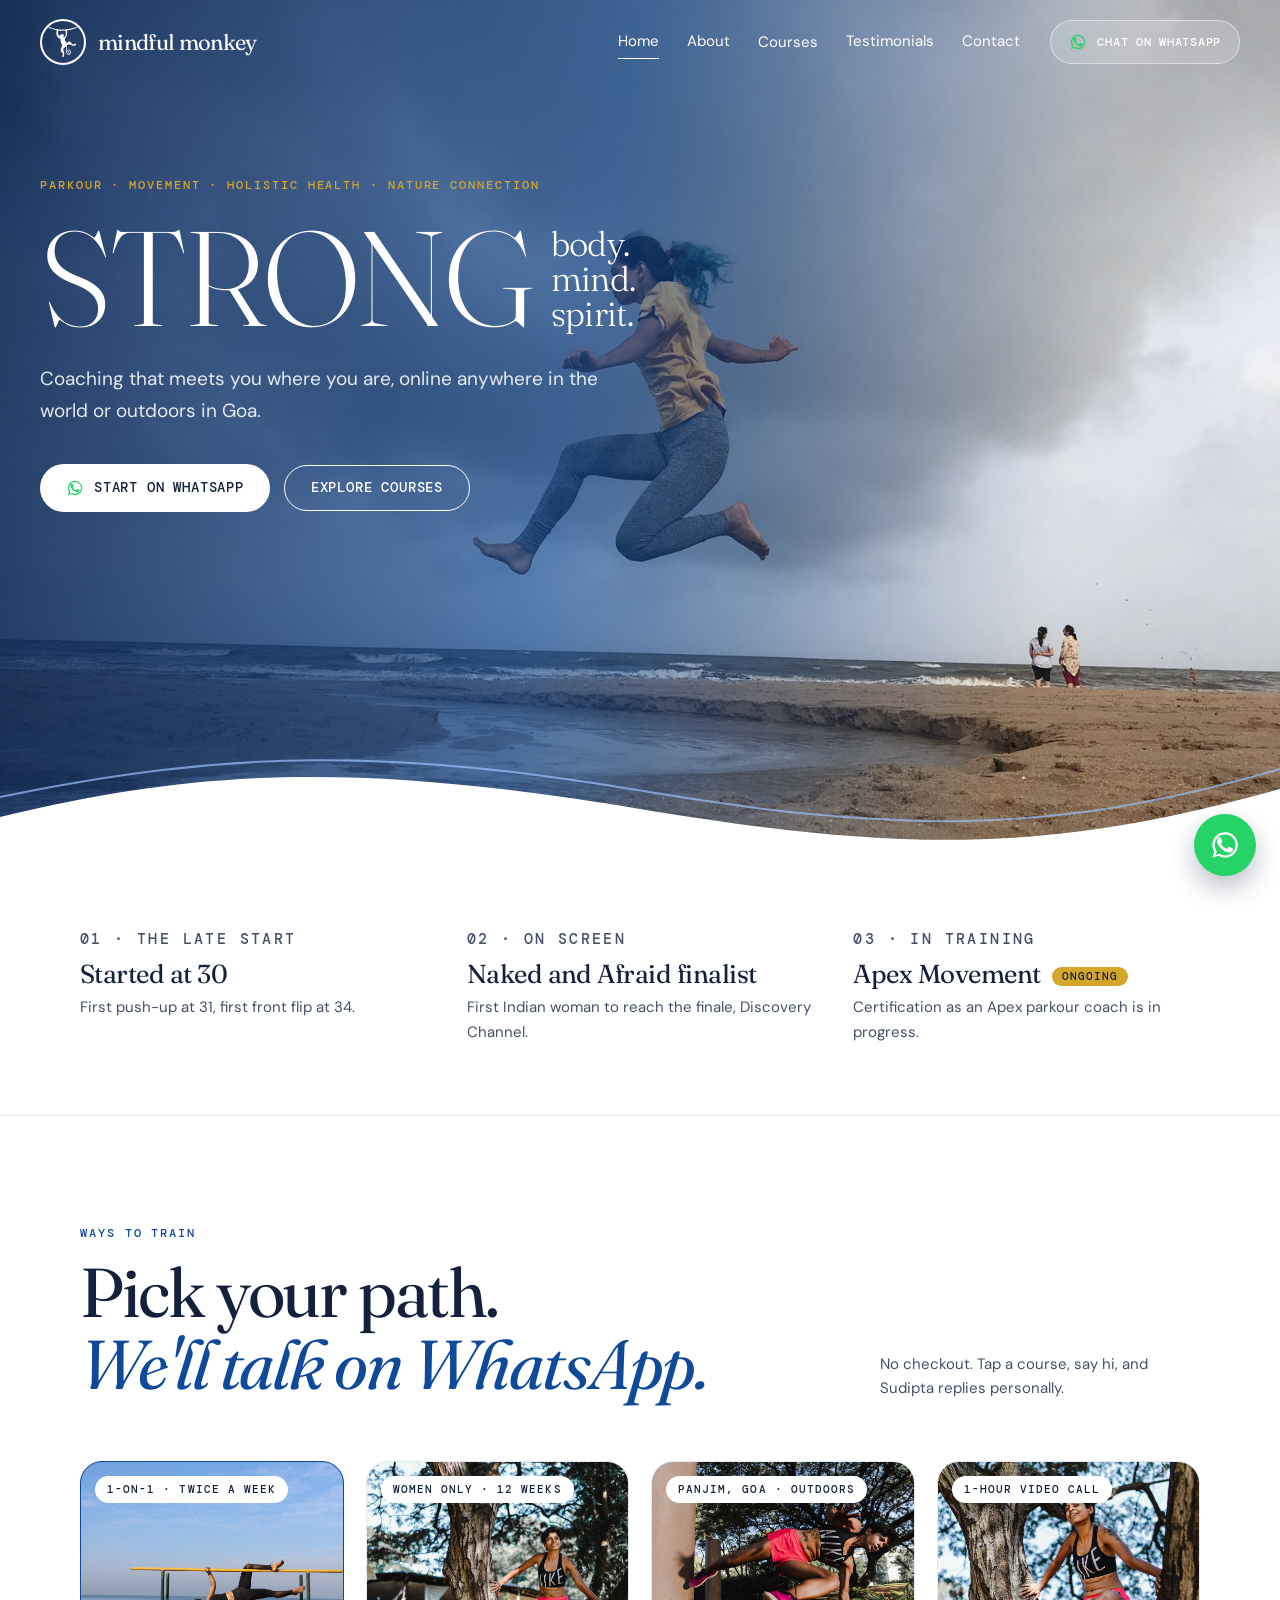
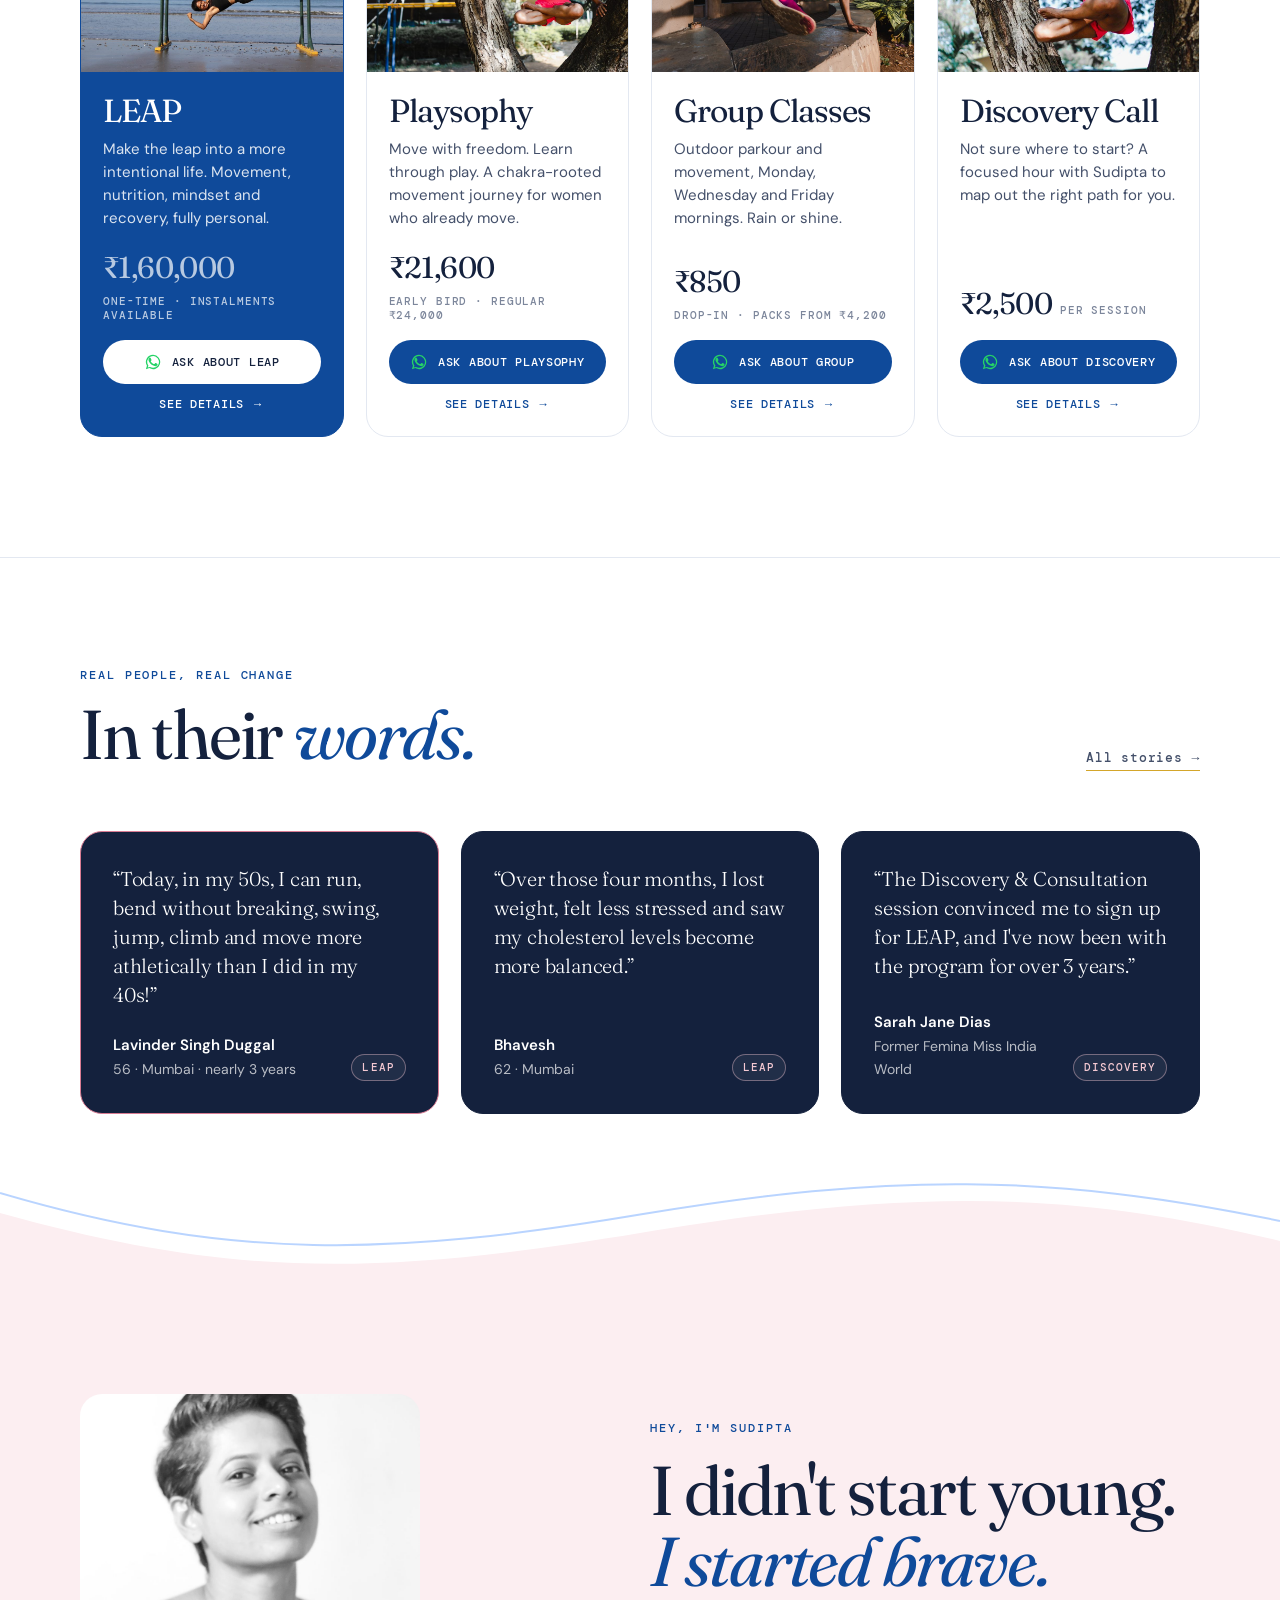
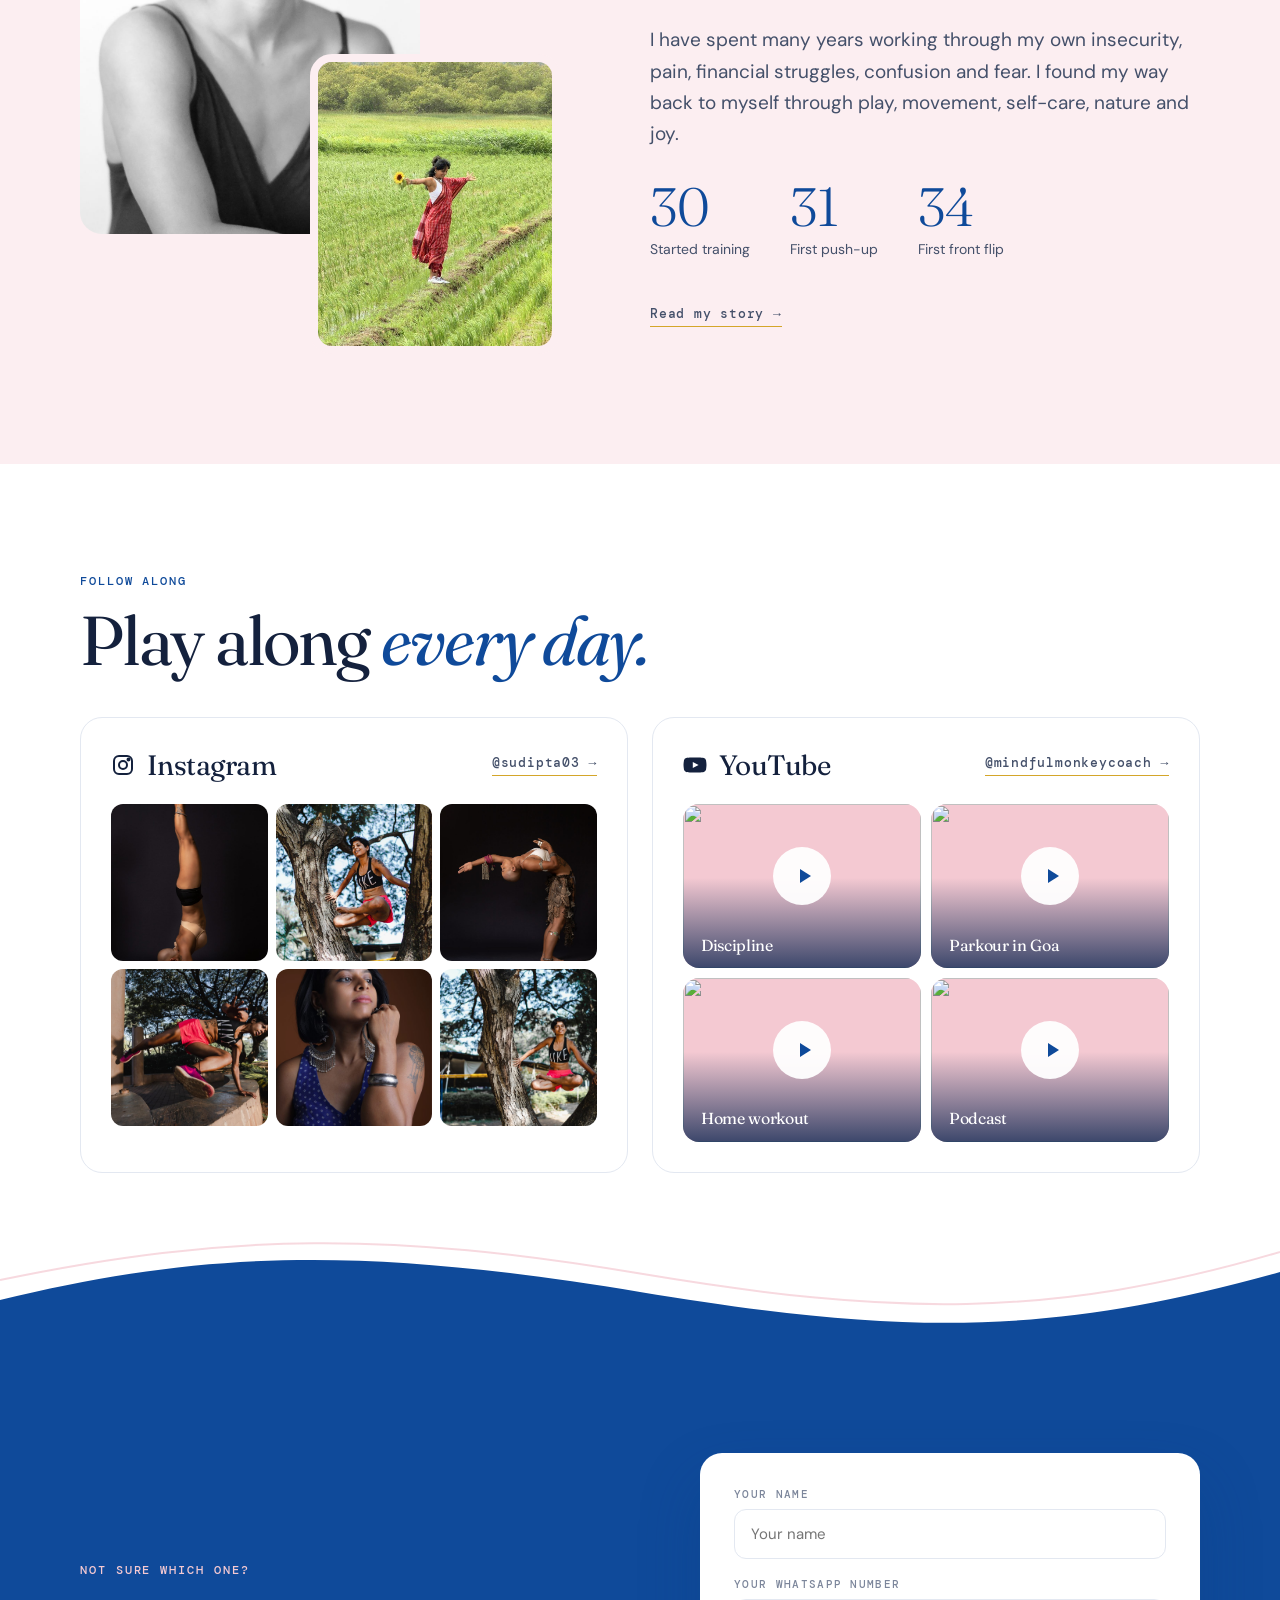
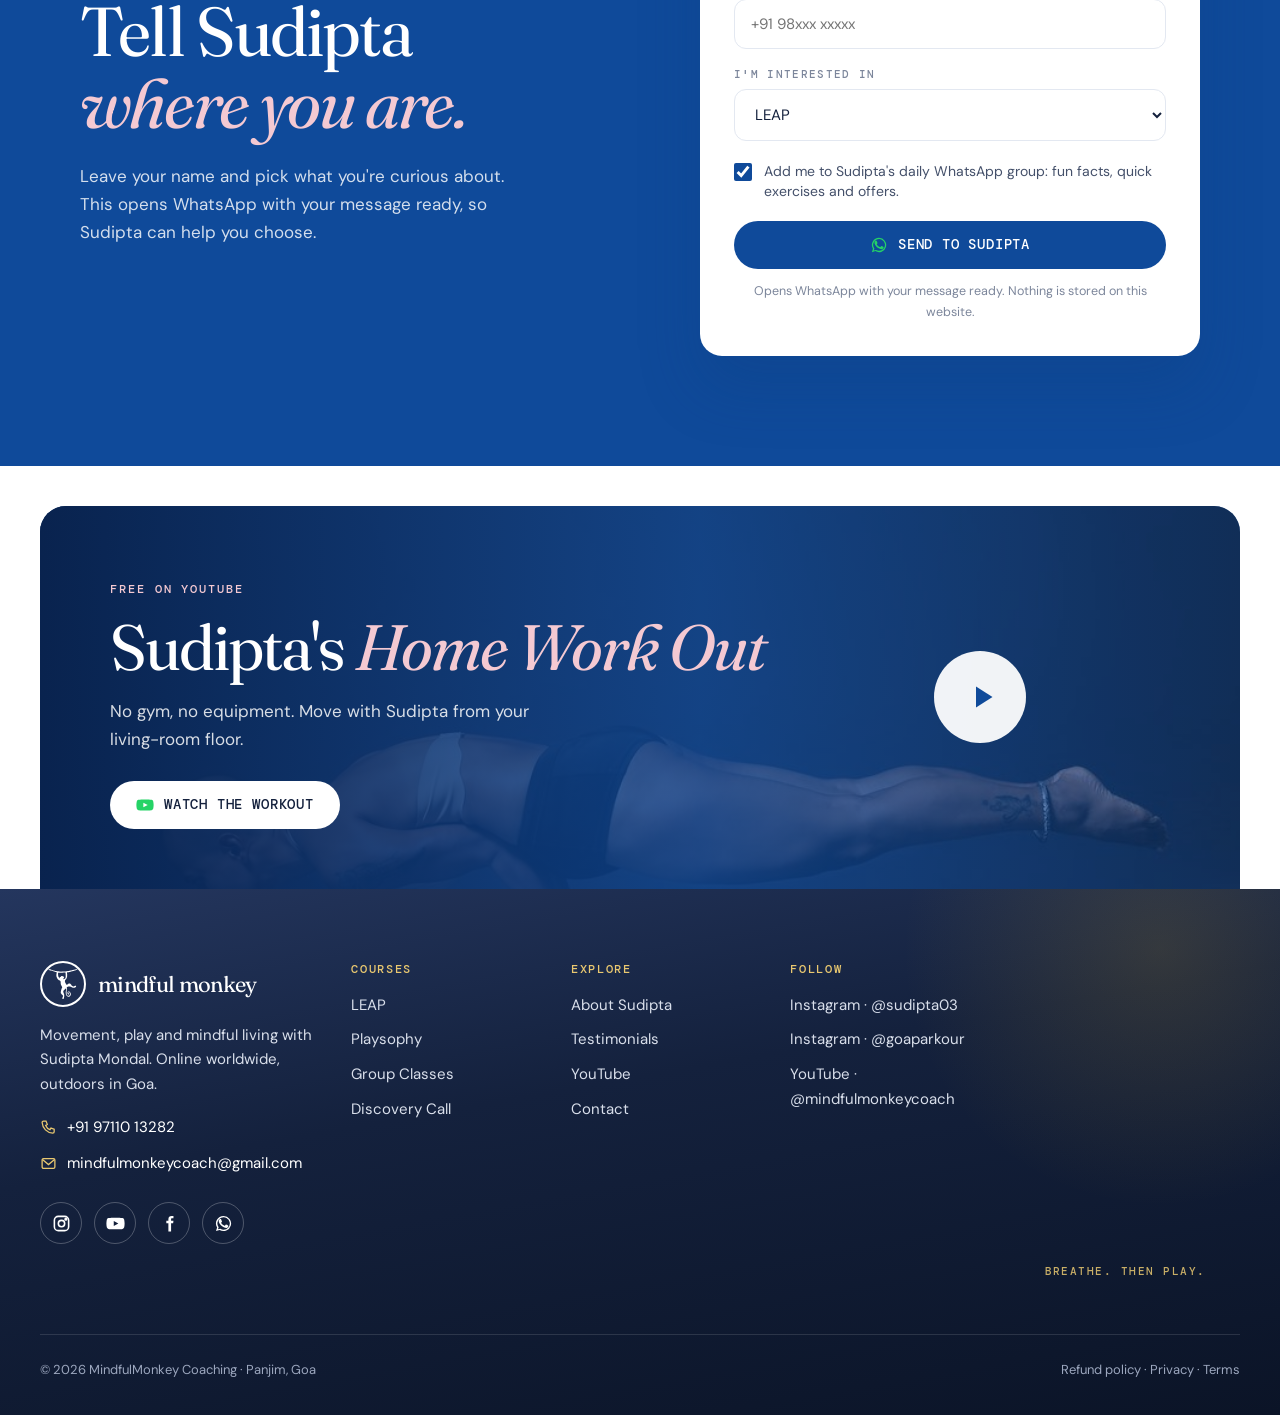
==== commit 07fc205c: "Hero: STRONG in uppercase, three words aligned to cap height and baseline Co-Authored-By: Claude Opu" ====
--- a/index.html
+++ b/index.html
@@ -12,7 +12,7 @@
 <link rel="icon" href="images/logo-blue.jpg">
 <link rel="preconnect" href="https://fonts.googleapis.com"><link rel="preconnect" href="https://fonts.gstatic.com" crossorigin>
 <link href="https://fonts.googleapis.com/css2?family=DM+Mono:wght@400;500&family=DM+Sans:opsz,wght@9..40,400;9..40,500;9..40,600&family=Fraunces:ital,opsz,wght@0,9..144,300;0,9..144,400;0,9..144,500;1,9..144,300;1,9..144,400&display=swap" rel="stylesheet">
-<link rel="stylesheet" href="css/site.css?v=mwhf5mwn">
+<link rel="stylesheet" href="css/site.css?v=mwhf98sp">
 </head>
 <body>
 <svg width="0" height="0" style="position:absolute" aria-hidden="true"><symbol id="mk" viewBox="0 0 183.0 187.2"><path fill-rule="evenodd" d="M0.4,0.1 0.0,0.5 0.0,1.1 0.6,1.9 1.1,3.5 2.0,4.9 3.0,5.8 4.6,6.6 5.6,6.9 6.5,7.5 9.1,8.1 10.2,8.8 15.0,9.0 16.4,9.4 20.0,9.8 21.6,10.6 23.0,10.9 24.8,11.6 27.0,12.0 28.2,12.8 29.1,12.9 30.5,13.5 32.8,13.9 34.2,15.0 35.8,15.5 37.9,15.8 39.4,16.6 40.9,17.1 41.8,17.8 43.4,18.1 44.4,18.8 49.0,19.4 50.6,20.1 52.1,21.4 52.0,24.2 51.4,26.8 51.0,30.6 50.4,32.4 50.1,35.9 50.1,43.1 50.4,45.6 51.5,47.9 52.2,51.2 53.4,53.5 54.0,54.1 54.5,55.4 55.2,56.4 55.5,57.5 56.1,58.5 56.2,59.4 57.0,60.5 57.4,61.8 58.0,62.8 59.8,64.2 60.2,64.9 60.4,65.5 63.1,67.6 64.0,67.8 64.6,68.1 66.2,69.9 67.9,70.6 69.1,70.9 70.1,71.6 71.5,72.1 73.6,73.9 75.9,76.4 76.9,80.5 76.9,86.5 77.1,87.4 77.2,92.5 77.8,93.9 78.2,96.6 78.9,97.5 79.4,99.8 80.0,100.2 80.4,101.5 81.1,102.2 81.4,103.6 82.0,104.8 82.1,105.6 83.0,106.6 83.4,107.6 84.0,108.1 84.2,109.5 86.1,112.5 86.5,114.1 86.5,115.0 85.9,116.0 85.9,116.5 85.4,117.2 85.1,118.4 84.5,119.0 84.0,120.5 83.4,121.0 82.9,122.6 82.1,123.9 81.9,126.2 81.2,127.5 80.9,129.1 80.4,129.9 80.1,132.4 79.2,134.2 78.9,137.0 78.2,138.1 78.1,141.6 77.5,144.0 77.5,147.4 78.1,150.8 79.1,152.8 81.2,154.9 82.6,157.5 84.0,158.9 86.8,160.9 87.4,161.8 89.2,163.4 91.0,165.9 91.2,167.1 91.0,171.6 90.2,172.9 90.1,174.1 89.4,175.2 89.0,176.6 88.5,177.2 88.2,178.8 87.4,181.2 87.4,183.8 88.2,185.6 89.6,186.8 90.5,187.1 91.8,187.2 94.0,186.6 96.2,184.6 97.2,182.6 97.8,179.8 97.9,176.4 99.0,172.9 99.1,160.1 98.4,158.9 98.1,155.9 97.4,154.6 97.1,153.4 96.2,152.1 95.2,149.2 95.1,148.1 94.4,147.1 94.2,145.9 93.5,144.6 93.5,144.0 93.0,142.6 93.4,138.9 94.0,138.0 94.2,137.0 95.4,134.9 100.8,129.5 101.8,128.1 104.1,126.2 106.5,123.2 108.8,121.8 109.2,121.8 109.6,122.1 109.8,123.0 110.2,123.9 110.2,125.1 111.0,126.5 111.0,127.5 110.5,129.8 110.0,136.8 109.2,138.0 109.0,142.5 108.5,143.9 108.6,149.6 109.2,153.0 109.5,156.8 110.2,159.2 111.2,160.4 111.4,161.2 112.4,163.8 114.0,166.6 115.2,167.8 115.9,168.0 117.5,169.6 120.2,171.6 122.4,172.1 123.4,172.8 128.2,173.2 132.5,171.9 134.0,171.0 137.0,167.5 139.1,164.1 140.1,161.5 140.5,156.0 140.1,153.2 139.2,151.5 139.0,150.1 138.4,149.1 138.0,147.9 137.4,146.9 135.1,144.9 134.1,143.0 133.1,142.0 131.5,141.5 131.1,141.0 130.1,140.8 129.0,139.9 126.6,140.1 123.5,141.1 120.4,144.9 120.2,146.5 119.6,148.0 119.5,150.2 120.1,153.5 121.2,155.5 122.4,156.8 125.5,158.9 128.0,158.8 129.9,157.6 130.6,155.5 130.6,154.2 129.9,153.0 129.0,152.6 127.8,152.5 125.6,151.6 124.1,150.4 123.5,149.4 123.2,148.1 123.6,146.4 125.5,144.9 126.5,144.4 127.9,144.2 129.1,144.8 131.4,146.2 132.9,148.1 133.8,149.9 133.9,150.6 134.4,151.6 135.1,152.4 135.9,154.1 135.9,155.5 135.0,159.8 134.2,161.1 133.9,162.5 132.4,164.4 131.0,165.6 127.1,167.5 125.1,167.8 123.6,167.6 118.6,164.8 117.4,163.5 114.2,157.8 114.0,143.4 114.4,136.0 115.0,134.6 115.0,129.5 115.5,124.5 115.5,120.6 115.0,115.1 116.0,113.9 116.4,112.6 117.5,111.6 121.1,110.9 122.4,110.0 124.5,109.6 125.9,109.0 128.4,108.8 133.0,109.0 135.4,109.8 136.9,109.9 138.4,110.8 139.9,111.0 141.2,111.8 142.2,111.9 143.4,112.5 144.5,112.8 145.4,113.8 146.4,114.0 147.5,114.8 150.0,115.1 152.9,116.6 154.8,116.9 156.2,117.5 161.1,117.6 162.2,117.0 164.0,116.9 165.0,116.5 165.8,115.9 166.9,115.8 167.5,115.1 169.1,114.6 169.5,114.1 171.5,112.8 173.1,110.6 173.1,106.2 172.4,105.1 171.5,104.6 171.1,104.1 168.4,103.9 167.0,104.6 165.2,105.0 164.9,105.5 163.5,106.0 163.0,106.5 161.9,107.0 161.1,107.8 160.4,107.9 159.5,108.4 157.2,108.8 154.1,108.6 152.9,107.8 151.8,107.5 151.1,106.8 150.1,106.5 148.2,104.9 147.4,104.8 146.1,103.8 145.5,102.5 145.1,100.9 142.5,97.9 142.1,96.9 140.8,95.4 139.5,94.6 136.9,91.6 135.8,90.9 133.4,90.8 132.4,90.4 131.6,90.4 131.1,90.6 127.2,91.1 125.0,91.9 123.2,92.9 122.5,93.8 121.8,94.0 121.1,94.8 120.4,95.0 117.6,97.5 115.6,98.5 114.4,98.5 113.9,98.2 112.6,97.0 112.4,96.0 111.5,95.5 110.5,94.5 110.1,92.8 108.5,90.8 108.1,89.6 107.4,88.9 105.5,85.1 105.2,83.1 104.5,81.8 104.1,79.4 103.5,78.1 103.4,75.4 103.5,74.0 104.1,72.8 104.5,70.9 105.5,69.4 106.2,68.8 106.5,67.9 108.0,66.0 108.2,64.8 111.0,62.5 112.1,60.1 112.9,59.5 114.0,57.5 114.4,55.4 115.1,54.2 115.4,52.9 116.1,51.6 116.4,48.9 117.0,47.6 117.2,46.4 117.4,30.8 116.2,26.9 116.4,22.1 117.1,21.2 118.2,20.9 121.1,20.6 122.8,20.0 125.2,19.5 128.2,19.5 130.5,18.8 132.8,18.5 134.0,18.0 136.9,17.8 138.2,16.9 139.9,16.6 141.5,15.9 144.8,15.5 146.2,14.8 148.2,14.5 149.4,14.0 151.6,13.6 152.8,13.0 154.9,12.5 156.4,11.8 161.6,10.8 163.1,9.9 165.0,9.8 166.2,9.0 167.9,8.8 168.9,8.0 170.9,7.6 171.6,7.1 173.5,6.8 174.6,6.1 176.5,5.9 179.4,3.8 181.6,3.5 182.8,2.5 183.0,1.9 182.9,1.2 181.5,0.6 179.5,0.5 178.2,0.6 176.0,1.6 171.2,1.9 170.1,2.5 167.2,2.9 165.9,3.6 163.2,3.9 161.4,4.8 158.1,5.0 154.5,5.9 152.1,6.9 145.5,7.9 143.5,8.6 140.8,8.9 138.9,9.6 136.2,10.0 134.2,10.9 131.4,11.1 130.5,11.6 128.2,12.1 126.5,12.1 124.8,12.6 120.0,13.1 118.2,13.6 111.0,14.0 107.4,14.9 98.9,15.6 92.1,15.6 83.4,16.0 80.0,16.4 71.9,15.6 69.9,15.2 66.5,15.1 65.0,14.6 62.8,14.5 61.2,14.0 54.2,13.6 49.9,13.0 45.6,12.8 43.5,11.9 40.4,11.4 38.9,10.6 37.2,10.5 36.1,9.9 34.1,9.8 30.5,8.9 28.9,7.9 24.9,6.8 23.5,5.9 22.1,5.6 20.9,4.9 18.5,4.5 17.6,4.0 15.4,3.5 12.0,2.1 8.8,1.6 7.6,1.0 5.4,0.8 3.4,0.0ZM106.9,22.5 107.2,23.0 107.5,24.5 107.4,27.8 108.1,30.6 108.2,46.8 107.1,55.5 106.2,57.1 102.1,60.6 101.4,60.9 100.6,61.9 99.5,62.5 98.6,62.6 96.9,63.4 94.6,63.2 94.0,62.8 93.9,61.4 94.1,61.0 94.1,59.1 94.4,58.4 95.1,57.1 95.9,56.6 96.2,55.9 97.1,55.1 98.1,53.5 98.2,50.9 98.0,49.1 97.0,47.9 92.5,46.8 91.1,45.9 90.1,45.6 89.6,45.0 88.6,44.5 88.0,43.9 86.8,43.8 85.9,43.4 82.5,43.0 81.4,43.6 80.1,44.9 79.0,46.6 78.2,47.2 76.4,49.6 75.0,50.5 72.5,50.9 71.4,51.5 70.5,53.2 70.4,54.6 70.9,55.1 71.1,56.2 72.0,57.6 73.5,58.6 73.8,59.2 74.4,59.8 74.2,60.0 73.8,60.0 72.4,59.4 71.6,58.6 71.0,58.4 66.2,53.6 65.4,52.2 65.0,51.0 64.4,50.2 64.1,48.8 63.1,47.2 62.6,47.0 62.0,46.1 61.8,43.0 61.2,41.2 61.1,36.9 60.6,33.1 60.6,31.8 60.9,31.2 60.6,26.6 61.4,24.1 62.2,23.0 62.9,22.8 72.2,23.0 86.9,23.0 97.0,22.6 98.4,22.0 100.2,22.4 106.0,22.1Z"/></symbol></svg><header class="site-header over"><div class="wrap">
@@ -32,7 +32,7 @@
 <section class="hero"><img src="images/hero-storm-jump.jpg" alt="Sudipta mid-jump on a stormy Goa beach">
 <div class="hero-vid" data-yt-bg="ikum498DmQI" aria-hidden="true"></div>
 <div class="wrap"><p class="eyebrow">Parkour · Movement · Holistic health · Nature connection</p>
-<h1 class="strong" aria-label="Strong body. Strong mind. Strong spirit."><span class="big" aria-hidden="true">Strong</span><span class="three" aria-hidden="true"><span>body.</span><span>mind.</span><em>spirit.</em></span></h1>
+<h1 class="strong" aria-label="Strong body. Strong mind. Strong spirit."><span class="big" aria-hidden="true">STRONG</span><span class="three" aria-hidden="true"><span>body.</span><span>mind.</span><em>spirit.</em></span></h1>
 <p class="lede">Coaching that meets you where you are, online anywhere in the world or outdoors in Goa.</p>
 <div class="row-btns"><a class="btn btn-white" href="https://wa.me/919711013282?text=Hi%20Sudipta%2C%20I%20am%20interested%20in%20your%20coaching" target="_blank" rel="noopener"><svg viewBox="0 0 24 24" fill="currentColor" aria-hidden="true"><path d="M17.47 14.38c-.3-.15-1.76-.87-2.04-.97-.27-.1-.47-.15-.67.15-.2.3-.77.97-.94 1.17-.17.2-.35.22-.65.07-.3-.15-1.25-.46-2.38-1.47-.88-.78-1.47-1.75-1.65-2.05-.17-.3-.02-.46.13-.61.13-.13.3-.35.45-.52.15-.17.2-.3.3-.5.1-.2.05-.37-.02-.52-.07-.15-.67-1.62-.92-2.22-.24-.58-.49-.5-.67-.51h-.57c-.2 0-.52.07-.79.37-.27.3-1.04 1.02-1.04 2.48s1.07 2.87 1.22 3.07c.15.2 2.1 3.2 5.08 4.49.71.31 1.26.49 1.69.63.71.23 1.36.2 1.87.12.57-.08 1.76-.72 2.01-1.42.25-.7.25-1.3.17-1.42-.07-.13-.27-.2-.57-.35zM12.04 2.5a9.5 9.5 0 0 0-8.1 14.5L2.5 21.5l4.63-1.4a9.5 9.5 0 1 0 4.9-17.6zm0 17.3a7.78 7.78 0 0 1-3.97-1.08l-.28-.17-2.75.84.82-2.68-.18-.28a7.83 7.83 0 1 1 6.36 3.37z"/></svg> Start on WhatsApp</a><a class="btn btn-line" href="courses.html">Explore courses</a></div></div>
 </section>
@@ -111,8 +111,8 @@
 <div><h4>Follow</h4><ul><li><a href="https://www.instagram.com/sudipta03/" target="_blank" rel="noopener">Instagram · @sudipta03</a></li><li><a href="https://www.instagram.com/goaparkour/" target="_blank" rel="noopener">Instagram · @goaparkour</a></li><li><a href="https://www.youtube.com/@mindfulmonkeycoach" target="_blank" rel="noopener">YouTube · @mindfulmonkeycoach</a></li></ul></div>
 <div class="mk-foot"><svg viewBox="-39.7 -72.4 79.4 118.6" aria-hidden="true"><path d="M6.0 2.0L2.0 3.5" stroke="#D4A62A" stroke-width="6.0" stroke-linecap="round" fill="none"/><path d="M2.0 3.5L-2.0 5.1" stroke="#D4A62A" stroke-width="5.9" stroke-linecap="round" fill="none"/><path d="M-2.0 5.1L-6.0 6.8" stroke="#D4A62A" stroke-width="5.9" stroke-linecap="round" fill="none"/><path d="M-6.0 6.8L-9.8 8.7" stroke="#D4A62A" stroke-width="5.8" stroke-linecap="round" fill="none"/><path d="M-9.8 8.7L-13.6 10.8" stroke="#D4A62A" stroke-width="5.8" stroke-linecap="round" fill="none"/><path d="M-13.6 10.8L-17.1 13.3" stroke="#D4A62A" stroke-width="5.7" stroke-linecap="round" fill="none"/><path d="M-17.1 13.3L-20.3 16.2" stroke="#D4A62A" stroke-width="5.7" stroke-linecap="round" fill="none"/><path d="M-20.3 16.2L-22.9 19.6" stroke="#D4A62A" stroke-width="5.6" stroke-linecap="round" fill="none"/><path d="M-22.9 19.6L-24.8 23.5" stroke="#D4A62A" stroke-width="5.6" stroke-linecap="round" fill="none"/><path d="M-24.8 23.5L-25.5 27.7" stroke="#D4A62A" stroke-width="5.5" stroke-linecap="round" fill="none"/><path d="M-25.5 27.7L-24.8 31.9" stroke="#D4A62A" stroke-width="5.5" stroke-linecap="round" fill="none"/><path d="M-24.8 31.9L-22.4 35.5" stroke="#D4A62A" stroke-width="5.4" stroke-linecap="round" fill="none"/><path d="M-22.4 35.5L-18.6 37.6" stroke="#D4A62A" stroke-width="5.3" stroke-linecap="round" fill="none"/><path d="M-18.6 37.6L-14.3 37.2" stroke="#D4A62A" stroke-width="5.3" stroke-linecap="round" fill="none"/><path d="M-14.3 37.2L-11.2 34.2" stroke="#D4A62A" stroke-width="5.2" stroke-linecap="round" fill="none"/><path d="M-11.2 34.2L-11.2 29.9" stroke="#D4A62A" stroke-width="5.2" stroke-linecap="round" fill="none"/><path d="M-11.2 29.9L-14.5 27.1" stroke="#D4A62A" stroke-width="5.1" stroke-linecap="round" fill="none"/><path d="M-14.5 27.1L-18.5 28.5" stroke="#D4A62A" stroke-width="5.1" stroke-linecap="round" fill="none"/><path d="M-18.5 28.5L-19.0 32.7" stroke="#D4A62A" stroke-width="5.0" stroke-linecap="round" fill="none"/><path d="M-19.0 32.7L-15.1 34.5" stroke="#D4A62A" stroke-width="5.0" stroke-linecap="round" fill="none"/><path d="M-15.1 34.5L-12.8 30.8" stroke="#D4A62A" stroke-width="4.9" stroke-linecap="round" fill="none"/><path d="M-12.8 30.8L-16.4 28.5" stroke="#D4A62A" stroke-width="4.8" stroke-linecap="round" fill="none"/><path d="M-16.4 28.5L-18.2 32.4" stroke="#D4A62A" stroke-width="4.8" stroke-linecap="round" fill="none"/><path d="M-18.2 32.4L-13.9 32.9" stroke="#D4A62A" stroke-width="4.7" stroke-linecap="round" fill="none"/><path d="M6.0 2.0L2.0 3.5" stroke="#101B33" stroke-width="3.0" stroke-linecap="round" fill="none"/><path d="M2.0 3.5L-2.0 5.1" stroke="#101B33" stroke-width="2.9" stroke-linecap="round" fill="none"/><path d="M-2.0 5.1L-6.0 6.8" stroke="#101B33" stroke-width="2.9" stroke-linecap="round" fill="none"/><path d="M-6.0 6.8L-9.8 8.7" stroke="#101B33" stroke-width="2.8" stroke-linecap="round" fill="none"/><path d="M-9.8 8.7L-13.6 10.8" stroke="#101B33" stroke-width="2.8" stroke-linecap="round" fill="none"/><path d="M-13.6 10.8L-17.1 13.3" stroke="#101B33" stroke-width="2.7" stroke-linecap="round" fill="none"/><path d="M-17.1 13.3L-20.3 16.2" stroke="#101B33" stroke-width="2.7" stroke-linecap="round" fill="none"/><path d="M-20.3 16.2L-22.9 19.6" stroke="#101B33" stroke-width="2.6" stroke-linecap="round" fill="none"/><path d="M-22.9 19.6L-24.8 23.5" stroke="#101B33" stroke-width="2.6" stroke-linecap="round" fill="none"/><path d="M-24.8 23.5L-25.5 27.7" stroke="#101B33" stroke-width="2.5" stroke-linecap="round" fill="none"/><path d="M-25.5 27.7L-24.8 31.9" stroke="#101B33" stroke-width="2.5" stroke-linecap="round" fill="none"/><path d="M-24.8 31.9L-22.4 35.5" stroke="#101B33" stroke-width="2.4" stroke-linecap="round" fill="none"/><path d="M-22.4 35.5L-18.6 37.6" stroke="#101B33" stroke-width="2.3" stroke-linecap="round" fill="none"/><path d="M-18.6 37.6L-14.3 37.2" stroke="#101B33" stroke-width="2.3" stroke-linecap="round" fill="none"/><path d="M-14.3 37.2L-11.2 34.2" stroke="#101B33" stroke-width="2.2" stroke-linecap="round" fill="none"/><path d="M-11.2 34.2L-11.2 29.9" stroke="#101B33" stroke-width="2.2" stroke-linecap="round" fill="none"/><path d="M-11.2 29.9L-14.5 27.1" stroke="#101B33" stroke-width="2.1" stroke-linecap="round" fill="none"/><path d="M-14.5 27.1L-18.5 28.5" stroke="#101B33" stroke-width="2.1" stroke-linecap="round" fill="none"/><path d="M-18.5 28.5L-19.0 32.7" stroke="#101B33" stroke-width="2.0" stroke-linecap="round" fill="none"/><path d="M-19.0 32.7L-15.1 34.5" stroke="#101B33" stroke-width="2.0" stroke-linecap="round" fill="none"/><path d="M-15.1 34.5L-12.8 30.8" stroke="#101B33" stroke-width="1.9" stroke-linecap="round" fill="none"/><path d="M-12.8 30.8L-16.4 28.5" stroke="#101B33" stroke-width="1.8" stroke-linecap="round" fill="none"/><path d="M-16.4 28.5L-18.2 32.4" stroke="#101B33" stroke-width="1.8" stroke-linecap="round" fill="none"/><path d="M-18.2 32.4L-13.9 32.9" stroke="#101B33" stroke-width="1.7" stroke-linecap="round" fill="none"/><path d="M6.5 3.0L7.4 0.4L8.2 -2.3L7.8 -4.9L7.3 -7.5L6.8 -10.1L6.4 -12.8L6.8 -15.4L7.8 -18.0L8.8 -20.6L9.8 -23.3L10.7 -25.9L11.1 -28.5L10.9 -31.1L10.6 -33.8L8.6 -36.4L5.5 -39.0L-5.5 -39.0L-8.6 -36.4L-10.6 -33.8L-10.9 -31.1L-11.1 -28.5L-10.7 -25.9L-9.8 -23.3L-8.8 -20.6L-7.8 -18.0L-6.8 -15.4L-6.4 -12.8L-6.8 -10.1L-7.3 -7.5L-7.8 -4.9L-8.2 -2.3L-7.4 0.4L-6.5 3.0Z" fill="#D4A62A" stroke="#D4A62A" stroke-width="3.0" stroke-linejoin="round"/><circle cx="0.0" cy="3.0" r="8.0" fill="#D4A62A"/><circle cx="0.0" cy="-39.0" r="7.0" fill="#D4A62A"/><path d="M6.5 3.0L7.4 0.4L8.2 -2.3L7.8 -4.9L7.3 -7.5L6.8 -10.1L6.4 -12.8L6.8 -15.4L7.8 -18.0L8.8 -20.6L9.8 -23.3L10.7 -25.9L11.1 -28.5L10.9 -31.1L10.6 -33.8L8.6 -36.4L5.5 -39.0L-5.5 -39.0L-8.6 -36.4L-10.6 -33.8L-10.9 -31.1L-11.1 -28.5L-10.7 -25.9L-9.8 -23.3L-8.8 -20.6L-7.8 -18.0L-6.8 -15.4L-6.4 -12.8L-6.8 -10.1L-7.3 -7.5L-7.8 -4.9L-8.2 -2.3L-7.4 0.4L-6.5 3.0Z" fill="#101B33"/><circle cx="0.0" cy="3.0" r="6.5" fill="#101B33"/><circle cx="0.0" cy="-39.0" r="5.5" fill="#101B33"/><path d="M-5.5 -5.2L-10.6 -5.0L-15.0 -4.8L-18.8 -4.5L-22.0 -4.1L-24.6 -3.7L-26.6 -3.2L-28.3 -2.5L-30.4 -0.2L-29.2 3.4L-27.6 4.4L-25.6 4.8L-23.2 5.3L-20.2 5.7L-16.6 6.2L-12.3 6.8L-7.4 7.6L-6.7 3.6L-11.6 2.7L-15.7 1.8L-19.1 0.9L-21.9 -0.0L-23.9 -0.8L-25.1 -1.5L-25.2 -1.4L-24.5 1.2L-25.8 2.8L-25.3 2.9L-23.8 2.8L-21.5 2.8L-18.5 2.8L-14.9 2.9L-10.5 3.0L-5.5 3.2Z" fill="#D4A62A" stroke="#D4A62A" stroke-width="3.0" stroke-linejoin="round"/><circle cx="-5.5" cy="-1.0" r="5.7" fill="#D4A62A"/><circle cx="-7.1" cy="5.6" r="3.5" fill="#D4A62A"/><ellipse cx="-7.6" cy="9.6" rx="8.9" ry="4.7" transform="rotate(278.0 -7.6 9.6)" fill="#D4A62A"/><path d="M-5.5 -5.2L-10.6 -5.0L-15.0 -4.8L-18.8 -4.5L-22.0 -4.1L-24.6 -3.7L-26.6 -3.2L-28.3 -2.5L-30.4 -0.2L-29.2 3.4L-27.6 4.4L-25.6 4.8L-23.2 5.3L-20.2 5.7L-16.6 6.2L-12.3 6.8L-7.4 7.6L-6.7 3.6L-11.6 2.7L-15.7 1.8L-19.1 0.9L-21.9 -0.0L-23.9 -0.8L-25.1 -1.5L-25.2 -1.4L-24.5 1.2L-25.8 2.8L-25.3 2.9L-23.8 2.8L-21.5 2.8L-18.5 2.8L-14.9 2.9L-10.5 3.0L-5.5 3.2Z" fill="#101B33"/><circle cx="-5.5" cy="-1.0" r="4.2" fill="#101B33"/><circle cx="-7.1" cy="5.6" r="2.0" fill="#101B33"/><ellipse cx="-7.6" cy="9.6" rx="7.4" ry="3.2" transform="rotate(278.0 -7.6 9.6)" fill="#101B33"/><path d="M5.5 3.2L10.5 3.0L14.9 2.9L18.5 2.8L21.5 2.8L23.8 2.8L25.3 2.9L25.8 2.8L24.5 1.2L25.2 -1.4L25.1 -1.5L23.9 -0.8L21.9 -0.0L19.1 0.9L15.7 1.8L11.6 2.7L6.7 3.6L7.4 7.6L12.3 6.8L16.6 6.2L20.2 5.7L23.2 5.3L25.6 4.8L27.6 4.4L29.2 3.4L30.4 -0.2L28.3 -2.5L26.6 -3.2L24.6 -3.7L22.0 -4.1L18.8 -4.5L15.0 -4.8L10.6 -5.0L5.5 -5.2Z" fill="#D4A62A" stroke="#D4A62A" stroke-width="3.0" stroke-linejoin="round"/><circle cx="5.5" cy="-1.0" r="5.7" fill="#D4A62A"/><circle cx="7.1" cy="5.6" r="3.5" fill="#D4A62A"/><ellipse cx="7.6" cy="9.6" rx="8.9" ry="4.7" transform="rotate(262.0 7.6 9.6)" fill="#D4A62A"/><path d="M5.5 3.2L10.5 3.0L14.9 2.9L18.5 2.8L21.5 2.8L23.8 2.8L25.3 2.9L25.8 2.8L24.5 1.2L25.2 -1.4L25.1 -1.5L23.9 -0.8L21.9 -0.0L19.1 0.9L15.7 1.8L11.6 2.7L6.7 3.6L7.4 7.6L12.3 6.8L16.6 6.2L20.2 5.7L23.2 5.3L25.6 4.8L27.6 4.4L29.2 3.4L30.4 -0.2L28.3 -2.5L26.6 -3.2L24.6 -3.7L22.0 -4.1L18.8 -4.5L15.0 -4.8L10.6 -5.0L5.5 -5.2Z" fill="#101B33"/><circle cx="5.5" cy="-1.0" r="4.2" fill="#101B33"/><circle cx="7.1" cy="5.6" r="2.0" fill="#101B33"/><ellipse cx="7.6" cy="9.6" rx="7.4" ry="3.2" transform="rotate(262.0 7.6 9.6)" fill="#101B33"/><circle cx="-12.6" cy="-52.5" r="5.9" fill="#D4A62A"/><circle cx="12.6" cy="-52.5" r="5.9" fill="#D4A62A"/><ellipse cx="0.0" cy="-52.5" rx="13.9" ry="13.1" transform="rotate(0.0 0.0 -52.5)" fill="#D4A62A"/><circle cx="-12.6" cy="-52.5" r="4.4" fill="#101B33"/><circle cx="12.6" cy="-52.5" r="4.4" fill="#101B33"/><ellipse cx="0.0" cy="-52.5" rx="12.4" ry="11.6" transform="rotate(0.0 0.0 -52.5)" fill="#101B33"/><circle cx="-4.6" cy="-54.1" r="6.5" fill="#D4A62A"/><circle cx="4.6" cy="-54.1" r="6.5" fill="#D4A62A"/><ellipse cx="0.0" cy="-47.1" rx="8.9" ry="6.7" transform="rotate(0.0 0.0 -47.1)" fill="#D4A62A"/><circle cx="-4.6" cy="-54.1" r="5.0" fill="#101B33"/><circle cx="4.6" cy="-54.1" r="5.0" fill="#101B33"/><ellipse cx="0.0" cy="-47.1" rx="7.4" ry="5.2" transform="rotate(0.0 0.0 -47.1)" fill="#101B33"/><path d="M-13.5 -36.2L-14.2 -32.8L-14.9 -29.6L-15.7 -26.6L-16.4 -23.7L-17.3 -20.9L-18.1 -18.3L-19.0 -15.9L-19.9 -13.6L-21.0 -11.6L-22.2 -9.7L-23.2 -7.8L-24.2 -6.1L-25.2 -4.6L-26.3 -3.2L-27.4 -1.9L-28.5 -0.8L-26.4 1.9L-24.9 0.7L-23.5 -0.6L-22.0 -2.0L-20.7 -3.6L-19.3 -5.4L-18.0 -7.3L-16.9 -9.4L-15.9 -11.7L-14.8 -14.1L-13.6 -16.6L-12.5 -19.3L-11.4 -22.1L-10.4 -25.0L-9.4 -28.1L-8.4 -31.4L-7.5 -34.8Z" fill="#D4A62A" stroke="#D4A62A" stroke-width="3.0" stroke-linejoin="round"/><circle cx="-10.5" cy="-35.5" r="4.6" fill="#D4A62A"/><circle cx="-27.4" cy="0.5" r="3.2" fill="#D4A62A"/><ellipse cx="-28.3" cy="1.8" rx="4.4" ry="5.4" transform="rotate(-144.2 -28.3 1.8)" fill="#D4A62A"/><path d="M-13.5 -36.2L-14.2 -32.8L-14.9 -29.6L-15.7 -26.6L-16.4 -23.7L-17.3 -20.9L-18.1 -18.3L-19.0 -15.9L-19.9 -13.6L-21.0 -11.6L-22.2 -9.7L-23.2 -7.8L-24.2 -6.1L-25.2 -4.6L-26.3 -3.2L-27.4 -1.9L-28.5 -0.8L-26.4 1.9L-24.9 0.7L-23.5 -0.6L-22.0 -2.0L-20.7 -3.6L-19.3 -5.4L-18.0 -7.3L-16.9 -9.4L-15.9 -11.7L-14.8 -14.1L-13.6 -16.6L-12.5 -19.3L-11.4 -22.1L-10.4 -25.0L-9.4 -28.1L-8.4 -31.4L-7.5 -34.8Z" fill="#101B33"/><circle cx="-10.5" cy="-35.5" r="3.1" fill="#101B33"/><circle cx="-27.4" cy="0.5" r="1.7" fill="#101B33"/><ellipse cx="-28.3" cy="1.8" rx="2.9" ry="3.9" transform="rotate(-144.2 -28.3 1.8)" fill="#101B33"/><path d="M7.5 -34.8L8.4 -31.4L9.4 -28.1L10.4 -25.0L11.4 -22.1L12.5 -19.3L13.6 -16.6L14.8 -14.1L15.9 -11.7L16.9 -9.4L18.0 -7.3L19.3 -5.4L20.7 -3.6L22.0 -2.0L23.5 -0.6L24.9 0.7L26.4 1.9L28.5 -0.8L27.4 -1.9L26.3 -3.2L25.2 -4.6L24.2 -6.1L23.2 -7.8L22.2 -9.7L21.0 -11.6L19.9 -13.6L19.0 -15.9L18.1 -18.3L17.3 -20.9L16.4 -23.7L15.7 -26.6L14.9 -29.6L14.2 -32.8L13.5 -36.2Z" fill="#D4A62A" stroke="#D4A62A" stroke-width="3.0" stroke-linejoin="round"/><circle cx="10.5" cy="-35.5" r="4.6" fill="#D4A62A"/><circle cx="27.4" cy="0.5" r="3.2" fill="#D4A62A"/><ellipse cx="28.3" cy="1.8" rx="4.4" ry="5.4" transform="rotate(144.2 28.3 1.8)" fill="#D4A62A"/><path d="M7.5 -34.8L8.4 -31.4L9.4 -28.1L10.4 -25.0L11.4 -22.1L12.5 -19.3L13.6 -16.6L14.8 -14.1L15.9 -11.7L16.9 -9.4L18.0 -7.3L19.3 -5.4L20.7 -3.6L22.0 -2.0L23.5 -0.6L24.9 0.7L26.4 1.9L28.5 -0.8L27.4 -1.9L26.3 -3.2L25.2 -4.6L24.2 -6.1L23.2 -7.8L22.2 -9.7L21.0 -11.6L19.9 -13.6L19.0 -15.9L18.1 -18.3L17.3 -20.9L16.4 -23.7L15.7 -26.6L14.9 -29.6L14.2 -32.8L13.5 -36.2Z" fill="#101B33"/><circle cx="10.5" cy="-35.5" r="3.1" fill="#101B33"/><circle cx="27.4" cy="0.5" r="1.7" fill="#101B33"/><ellipse cx="28.3" cy="1.8" rx="2.9" ry="3.9" transform="rotate(144.2 28.3 1.8)" fill="#101B33"/><circle cx="-12.6" cy="-52.5" r="1.8" fill="none" stroke="#D4A62A" stroke-width="0.9"/><circle cx="12.6" cy="-52.5" r="1.8" fill="none" stroke="#D4A62A" stroke-width="0.9"/><path d="M-6.3 -54.3q1.8 1.3 3.6 0" stroke="#D4A62A" stroke-width="1.1" fill="none" stroke-linecap="round" transform="rotate(0.0 -4.5 -54.3)"/><path d="M2.7 -54.3q1.8 1.3 3.6 0" stroke="#D4A62A" stroke-width="1.1" fill="none" stroke-linecap="round" transform="rotate(0.0 4.5 -54.3)"/><circle cx="-1.3" cy="-48.7" r="0.6" fill="#D4A62A"/><circle cx="1.3" cy="-48.7" r="0.6" fill="#D4A62A"/><path d="M-2.0 -45.3q2.0 0.6 4.0 0" stroke="#D4A62A" stroke-width="1.1" fill="none" stroke-linecap="round" transform="rotate(0.0 0.0 -45.3)"/></svg><small>Breathe. Then play.</small></div>
 </div><div class="base"><span>© 2026 MindfulMonkey Coaching · Panjim, Goa</span><span><a href="refund-policy.html">Refund policy</a> · <a href="privacy-policy.html">Privacy</a> · <a href="terms.html">Terms</a></span></div></div></footer>
-<script src="js/site.js?v=mwhf5mwn"></script>
-<script src="js/rig.js?v=mwhf5mwn"></script>
-<script src="js/monkeys.js?v=mwhf5mwn"></script>
+<script src="js/site.js?v=mwhf98sp"></script>
+<script src="js/rig.js?v=mwhf98sp"></script>
+<script src="js/monkeys.js?v=mwhf98sp"></script>
 </body>
 </html>
--- a/css/site.css
+++ b/css/site.css
@@ -88,7 +88,7 @@
 .hero-vid{position:absolute;inset:0;z-index:0;overflow:hidden;pointer-events:none;container-type:size}
 .hero-vid iframe{position:absolute;top:50%;left:50%;width:max(100cqw,177.78cqh);height:max(100cqh,56.25cqw);transform:translate(-50%,-50%) scale(1.18);border:0;opacity:0;transition:opacity 1.4s ease}
 .hero-vid.on iframe{opacity:1}
-.hero h1.strong{display:flex;align-items:last baseline;gap:.14em;max-width:none;font-size:clamp(88px,13.5vw,196px);line-height:.86;letter-spacing:-.045em;margin-bottom:.2em}
+.hero h1.strong{display:flex;align-items:last baseline;gap:.14em;max-width:none;font-size:clamp(72px,10.5vw,160px);line-height:.86;letter-spacing:-.02em;margin-bottom:.12em}
 .strong .three{display:flex;flex-direction:column;font-size:.258em;line-height:1;letter-spacing:-.02em}
 .strong .three em{font-style:normal;color:inherit}
 .row-btns{display:flex;gap:14px;align-items:center;flex-wrap:wrap}
@@ -384,7 +384,7 @@
   .bub{font-size:11px;padding:6px}
   .bub .tip{width:180px}
   .hero h1{font-size:50px}
-  .hero h1.strong{font-size:21vw}
+  .hero h1.strong{font-size:15.5vw}
   .steps{gap:26px}
   .steps b{font-size:44px}
   .ptable th,.ptable td{padding:14px 14px}
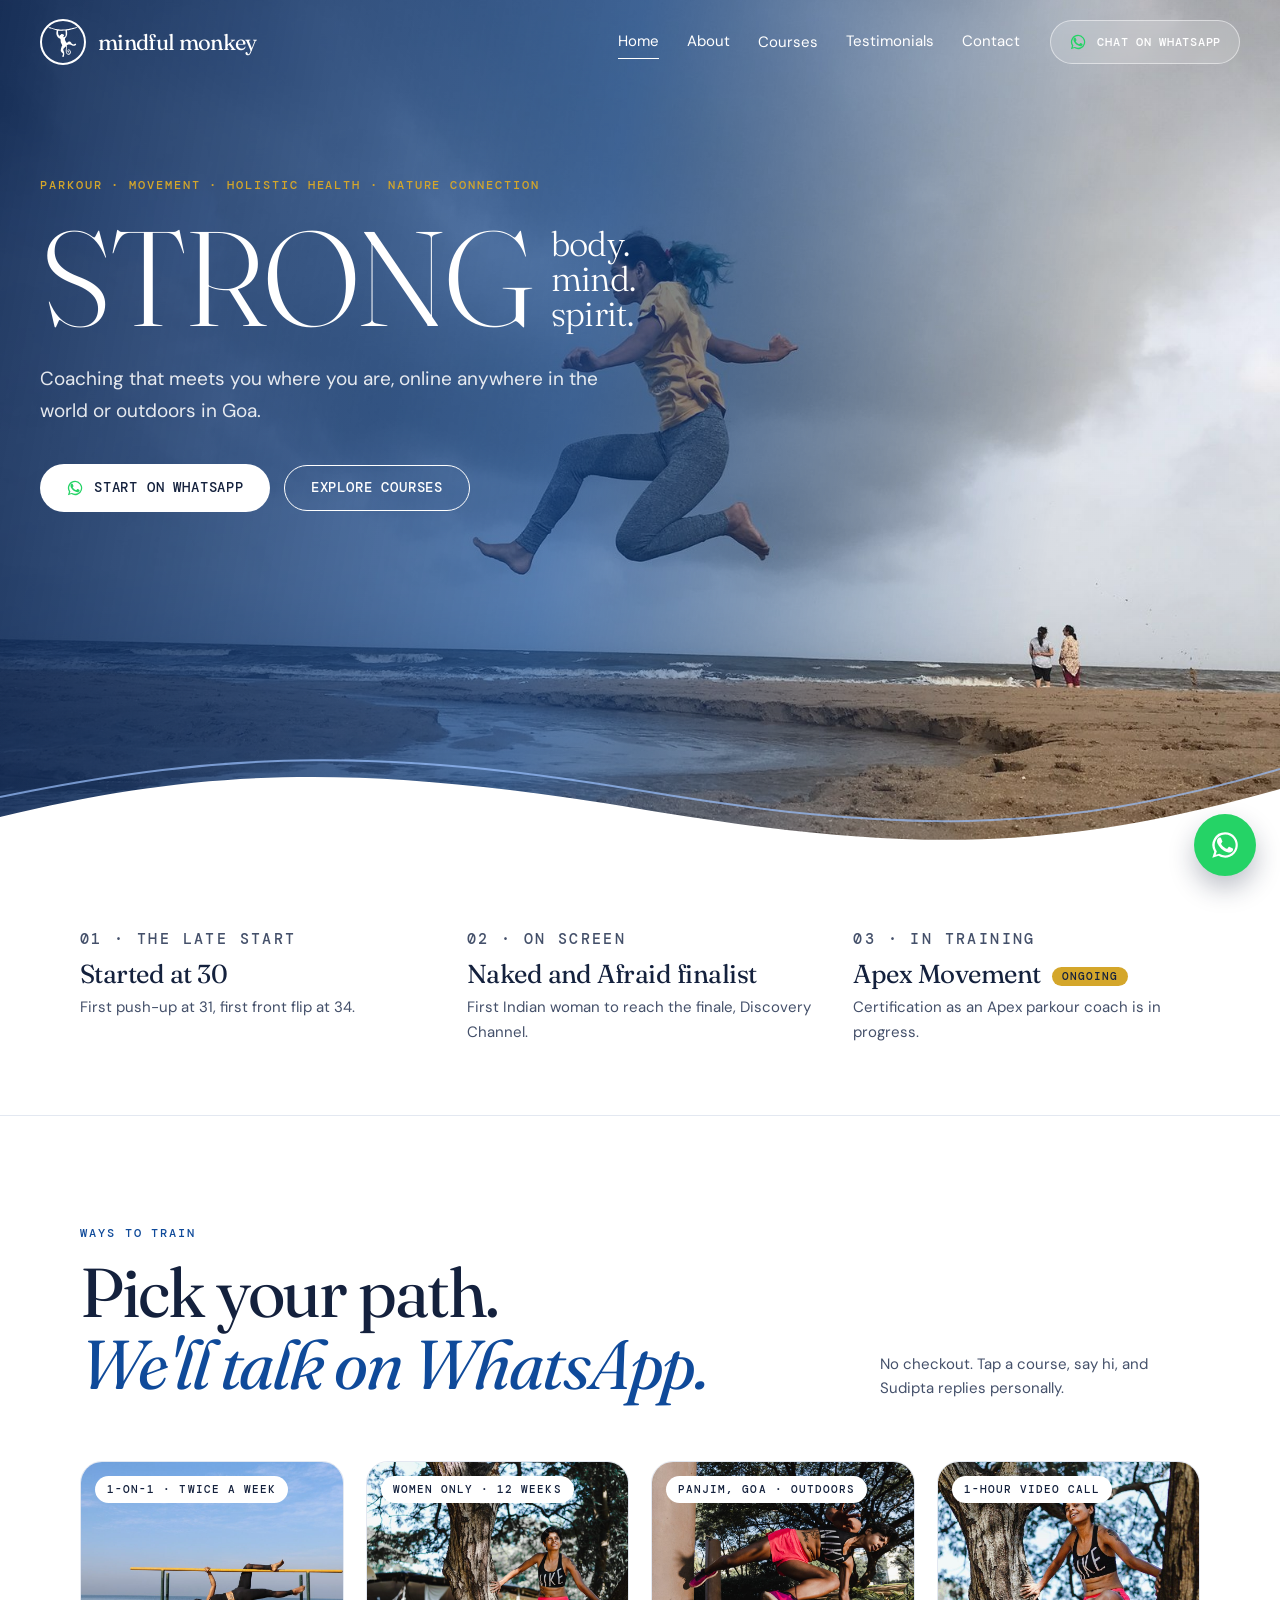
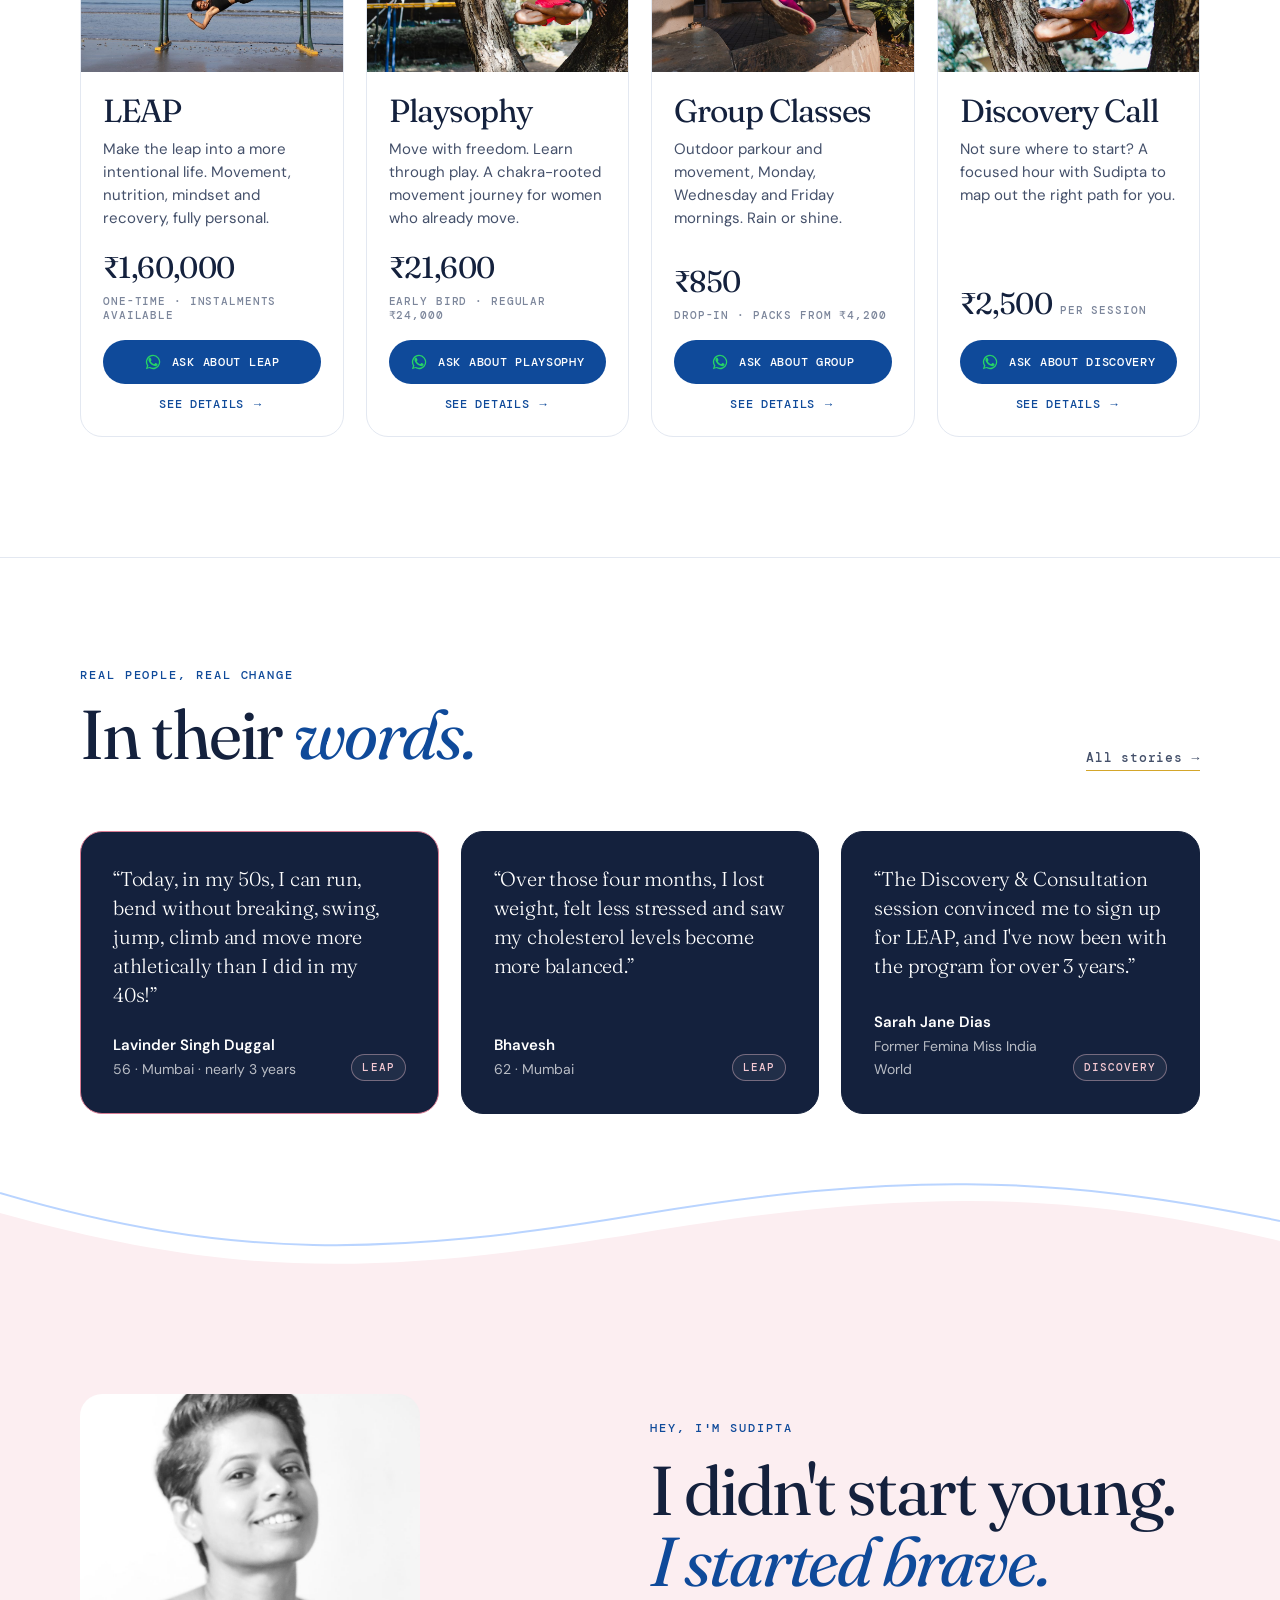
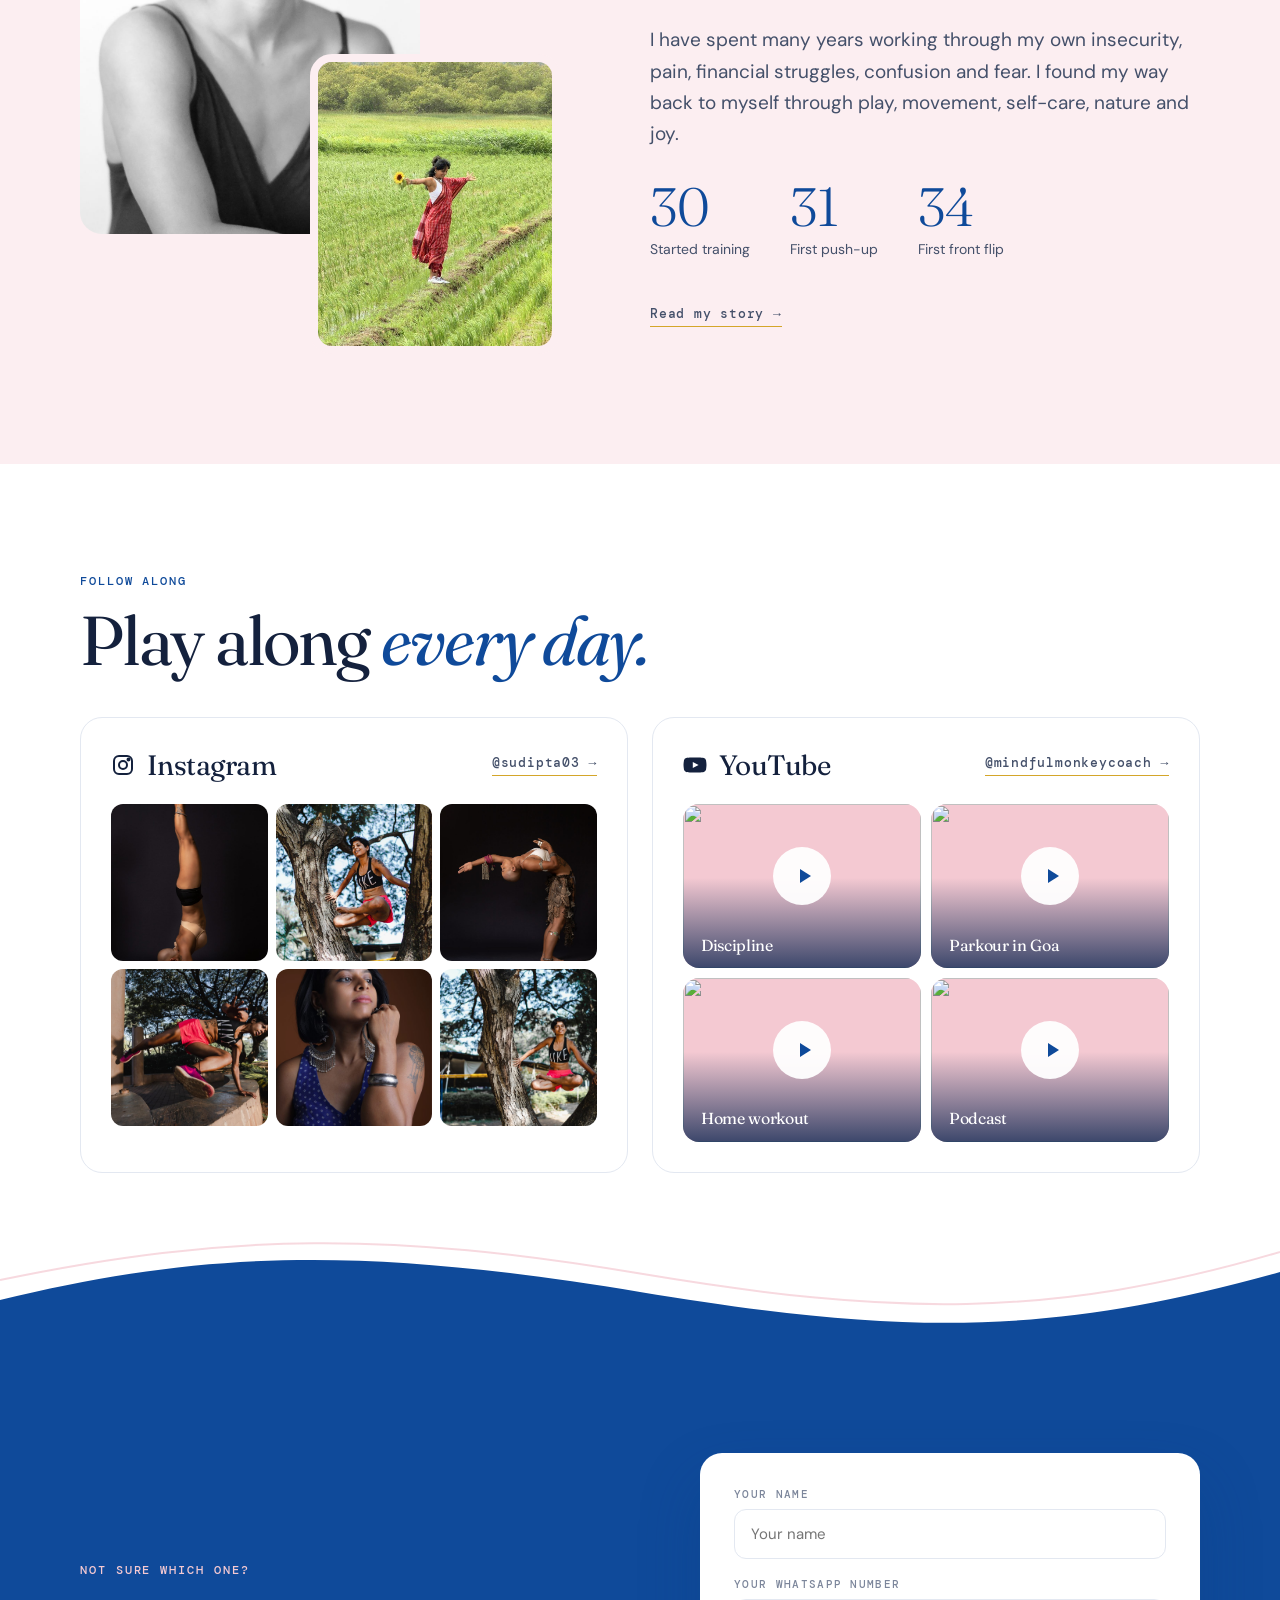
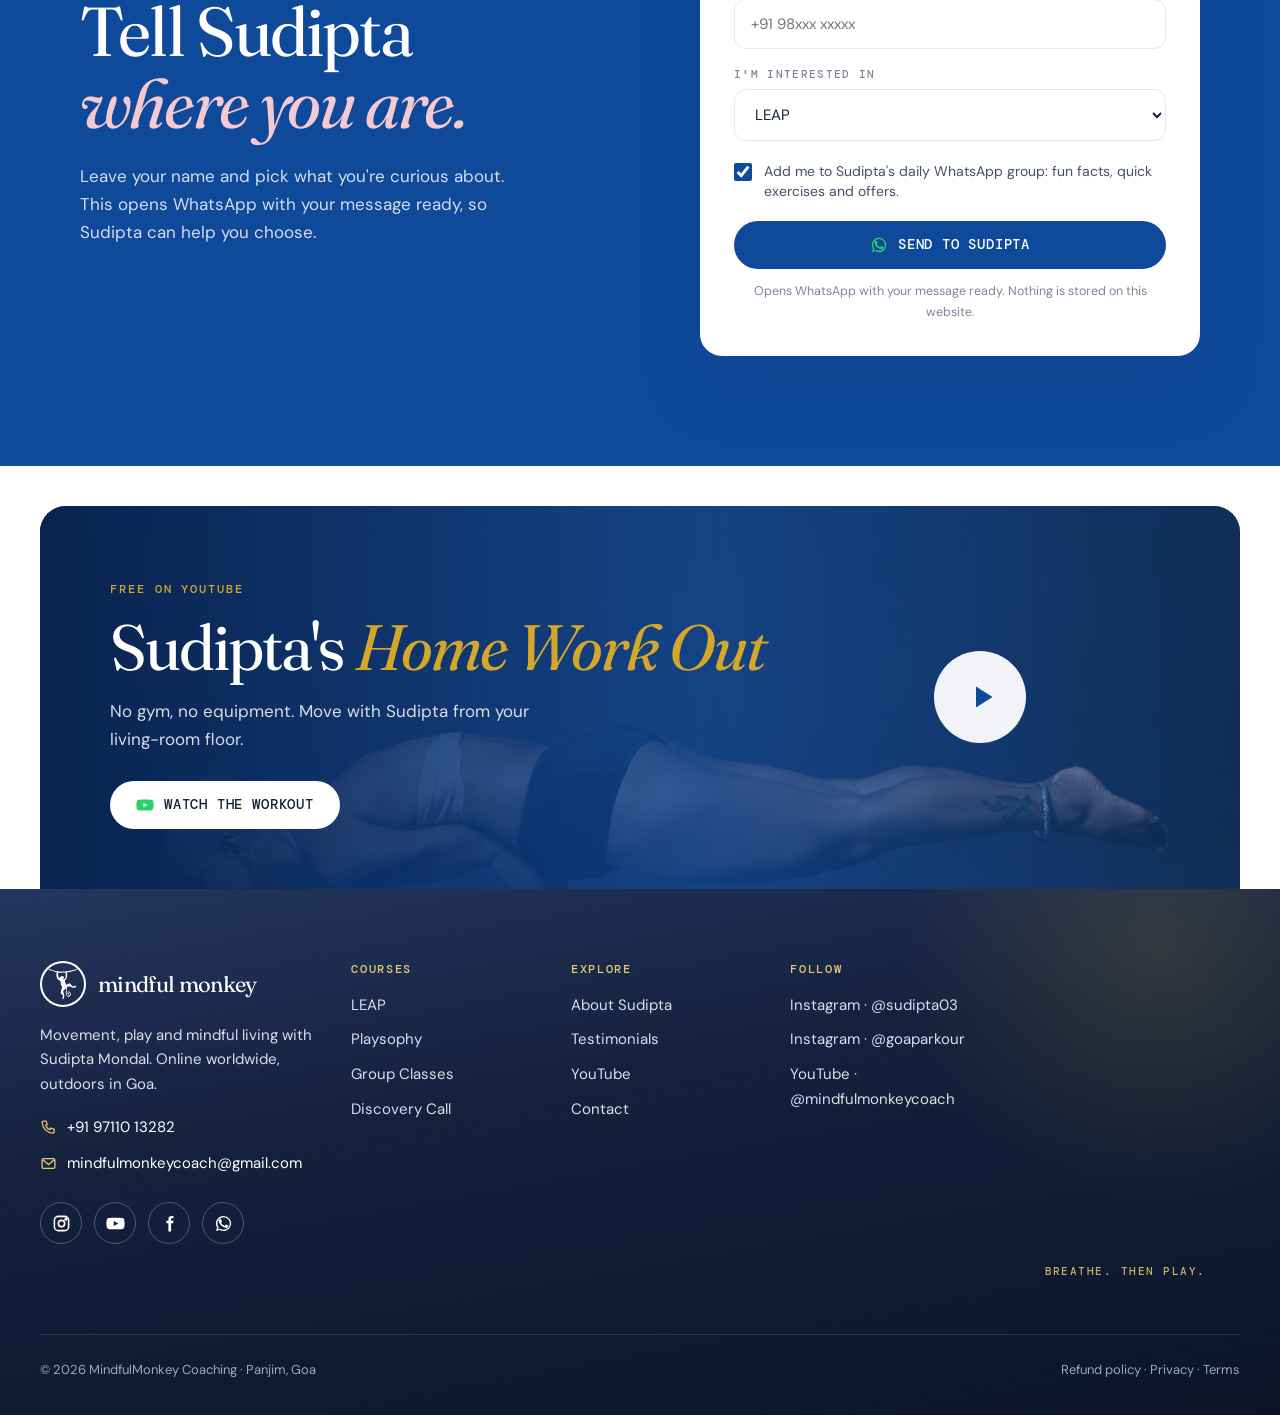
==== commit 4a2007ba: "Course cards all white, turning blue on hover/focus; Home Work Out banner text gold Co-Authored-By: " ====
--- a/index.html
+++ b/index.html
@@ -12,7 +12,7 @@
 <link rel="icon" href="images/logo-blue.jpg">
 <link rel="preconnect" href="https://fonts.googleapis.com"><link rel="preconnect" href="https://fonts.gstatic.com" crossorigin>
 <link href="https://fonts.googleapis.com/css2?family=DM+Mono:wght@400;500&family=DM+Sans:opsz,wght@9..40,400;9..40,500;9..40,600&family=Fraunces:ital,opsz,wght@0,9..144,300;0,9..144,400;0,9..144,500;1,9..144,300;1,9..144,400&display=swap" rel="stylesheet">
-<link rel="stylesheet" href="css/site.css?v=mwhf98sp">
+<link rel="stylesheet" href="css/site.css?v=mwhfur56">
 </head>
 <body>
 <svg width="0" height="0" style="position:absolute" aria-hidden="true"><symbol id="mk" viewBox="0 0 183.0 187.2"><path fill-rule="evenodd" d="M0.4,0.1 0.0,0.5 0.0,1.1 0.6,1.9 1.1,3.5 2.0,4.9 3.0,5.8 4.6,6.6 5.6,6.9 6.5,7.5 9.1,8.1 10.2,8.8 15.0,9.0 16.4,9.4 20.0,9.8 21.6,10.6 23.0,10.9 24.8,11.6 27.0,12.0 28.2,12.8 29.1,12.9 30.5,13.5 32.8,13.9 34.2,15.0 35.8,15.5 37.9,15.8 39.4,16.6 40.9,17.1 41.8,17.8 43.4,18.1 44.4,18.8 49.0,19.4 50.6,20.1 52.1,21.4 52.0,24.2 51.4,26.8 51.0,30.6 50.4,32.4 50.1,35.9 50.1,43.1 50.4,45.6 51.5,47.9 52.2,51.2 53.4,53.5 54.0,54.1 54.5,55.4 55.2,56.4 55.5,57.5 56.1,58.5 56.2,59.4 57.0,60.5 57.4,61.8 58.0,62.8 59.8,64.2 60.2,64.9 60.4,65.5 63.1,67.6 64.0,67.8 64.6,68.1 66.2,69.9 67.9,70.6 69.1,70.9 70.1,71.6 71.5,72.1 73.6,73.9 75.9,76.4 76.9,80.5 76.9,86.5 77.1,87.4 77.2,92.5 77.8,93.9 78.2,96.6 78.9,97.5 79.4,99.8 80.0,100.2 80.4,101.5 81.1,102.2 81.4,103.6 82.0,104.8 82.1,105.6 83.0,106.6 83.4,107.6 84.0,108.1 84.2,109.5 86.1,112.5 86.5,114.1 86.5,115.0 85.9,116.0 85.9,116.5 85.4,117.2 85.1,118.4 84.5,119.0 84.0,120.5 83.4,121.0 82.9,122.6 82.1,123.9 81.9,126.2 81.2,127.5 80.9,129.1 80.4,129.9 80.1,132.4 79.2,134.2 78.9,137.0 78.2,138.1 78.1,141.6 77.5,144.0 77.5,147.4 78.1,150.8 79.1,152.8 81.2,154.9 82.6,157.5 84.0,158.9 86.8,160.9 87.4,161.8 89.2,163.4 91.0,165.9 91.2,167.1 91.0,171.6 90.2,172.9 90.1,174.1 89.4,175.2 89.0,176.6 88.5,177.2 88.2,178.8 87.4,181.2 87.4,183.8 88.2,185.6 89.6,186.8 90.5,187.1 91.8,187.2 94.0,186.6 96.2,184.6 97.2,182.6 97.8,179.8 97.9,176.4 99.0,172.9 99.1,160.1 98.4,158.9 98.1,155.9 97.4,154.6 97.1,153.4 96.2,152.1 95.2,149.2 95.1,148.1 94.4,147.1 94.2,145.9 93.5,144.6 93.5,144.0 93.0,142.6 93.4,138.9 94.0,138.0 94.2,137.0 95.4,134.9 100.8,129.5 101.8,128.1 104.1,126.2 106.5,123.2 108.8,121.8 109.2,121.8 109.6,122.1 109.8,123.0 110.2,123.9 110.2,125.1 111.0,126.5 111.0,127.5 110.5,129.8 110.0,136.8 109.2,138.0 109.0,142.5 108.5,143.9 108.6,149.6 109.2,153.0 109.5,156.8 110.2,159.2 111.2,160.4 111.4,161.2 112.4,163.8 114.0,166.6 115.2,167.8 115.9,168.0 117.5,169.6 120.2,171.6 122.4,172.1 123.4,172.8 128.2,173.2 132.5,171.9 134.0,171.0 137.0,167.5 139.1,164.1 140.1,161.5 140.5,156.0 140.1,153.2 139.2,151.5 139.0,150.1 138.4,149.1 138.0,147.9 137.4,146.9 135.1,144.9 134.1,143.0 133.1,142.0 131.5,141.5 131.1,141.0 130.1,140.8 129.0,139.9 126.6,140.1 123.5,141.1 120.4,144.9 120.2,146.5 119.6,148.0 119.5,150.2 120.1,153.5 121.2,155.5 122.4,156.8 125.5,158.9 128.0,158.8 129.9,157.6 130.6,155.5 130.6,154.2 129.9,153.0 129.0,152.6 127.8,152.5 125.6,151.6 124.1,150.4 123.5,149.4 123.2,148.1 123.6,146.4 125.5,144.9 126.5,144.4 127.9,144.2 129.1,144.8 131.4,146.2 132.9,148.1 133.8,149.9 133.9,150.6 134.4,151.6 135.1,152.4 135.9,154.1 135.9,155.5 135.0,159.8 134.2,161.1 133.9,162.5 132.4,164.4 131.0,165.6 127.1,167.5 125.1,167.8 123.6,167.6 118.6,164.8 117.4,163.5 114.2,157.8 114.0,143.4 114.4,136.0 115.0,134.6 115.0,129.5 115.5,124.5 115.5,120.6 115.0,115.1 116.0,113.9 116.4,112.6 117.5,111.6 121.1,110.9 122.4,110.0 124.5,109.6 125.9,109.0 128.4,108.8 133.0,109.0 135.4,109.8 136.9,109.9 138.4,110.8 139.9,111.0 141.2,111.8 142.2,111.9 143.4,112.5 144.5,112.8 145.4,113.8 146.4,114.0 147.5,114.8 150.0,115.1 152.9,116.6 154.8,116.9 156.2,117.5 161.1,117.6 162.2,117.0 164.0,116.9 165.0,116.5 165.8,115.9 166.9,115.8 167.5,115.1 169.1,114.6 169.5,114.1 171.5,112.8 173.1,110.6 173.1,106.2 172.4,105.1 171.5,104.6 171.1,104.1 168.4,103.9 167.0,104.6 165.2,105.0 164.9,105.5 163.5,106.0 163.0,106.5 161.9,107.0 161.1,107.8 160.4,107.9 159.5,108.4 157.2,108.8 154.1,108.6 152.9,107.8 151.8,107.5 151.1,106.8 150.1,106.5 148.2,104.9 147.4,104.8 146.1,103.8 145.5,102.5 145.1,100.9 142.5,97.9 142.1,96.9 140.8,95.4 139.5,94.6 136.9,91.6 135.8,90.9 133.4,90.8 132.4,90.4 131.6,90.4 131.1,90.6 127.2,91.1 125.0,91.9 123.2,92.9 122.5,93.8 121.8,94.0 121.1,94.8 120.4,95.0 117.6,97.5 115.6,98.5 114.4,98.5 113.9,98.2 112.6,97.0 112.4,96.0 111.5,95.5 110.5,94.5 110.1,92.8 108.5,90.8 108.1,89.6 107.4,88.9 105.5,85.1 105.2,83.1 104.5,81.8 104.1,79.4 103.5,78.1 103.4,75.4 103.5,74.0 104.1,72.8 104.5,70.9 105.5,69.4 106.2,68.8 106.5,67.9 108.0,66.0 108.2,64.8 111.0,62.5 112.1,60.1 112.9,59.5 114.0,57.5 114.4,55.4 115.1,54.2 115.4,52.9 116.1,51.6 116.4,48.9 117.0,47.6 117.2,46.4 117.4,30.8 116.2,26.9 116.4,22.1 117.1,21.2 118.2,20.9 121.1,20.6 122.8,20.0 125.2,19.5 128.2,19.5 130.5,18.8 132.8,18.5 134.0,18.0 136.9,17.8 138.2,16.9 139.9,16.6 141.5,15.9 144.8,15.5 146.2,14.8 148.2,14.5 149.4,14.0 151.6,13.6 152.8,13.0 154.9,12.5 156.4,11.8 161.6,10.8 163.1,9.9 165.0,9.8 166.2,9.0 167.9,8.8 168.9,8.0 170.9,7.6 171.6,7.1 173.5,6.8 174.6,6.1 176.5,5.9 179.4,3.8 181.6,3.5 182.8,2.5 183.0,1.9 182.9,1.2 181.5,0.6 179.5,0.5 178.2,0.6 176.0,1.6 171.2,1.9 170.1,2.5 167.2,2.9 165.9,3.6 163.2,3.9 161.4,4.8 158.1,5.0 154.5,5.9 152.1,6.9 145.5,7.9 143.5,8.6 140.8,8.9 138.9,9.6 136.2,10.0 134.2,10.9 131.4,11.1 130.5,11.6 128.2,12.1 126.5,12.1 124.8,12.6 120.0,13.1 118.2,13.6 111.0,14.0 107.4,14.9 98.9,15.6 92.1,15.6 83.4,16.0 80.0,16.4 71.9,15.6 69.9,15.2 66.5,15.1 65.0,14.6 62.8,14.5 61.2,14.0 54.2,13.6 49.9,13.0 45.6,12.8 43.5,11.9 40.4,11.4 38.9,10.6 37.2,10.5 36.1,9.9 34.1,9.8 30.5,8.9 28.9,7.9 24.9,6.8 23.5,5.9 22.1,5.6 20.9,4.9 18.5,4.5 17.6,4.0 15.4,3.5 12.0,2.1 8.8,1.6 7.6,1.0 5.4,0.8 3.4,0.0ZM106.9,22.5 107.2,23.0 107.5,24.5 107.4,27.8 108.1,30.6 108.2,46.8 107.1,55.5 106.2,57.1 102.1,60.6 101.4,60.9 100.6,61.9 99.5,62.5 98.6,62.6 96.9,63.4 94.6,63.2 94.0,62.8 93.9,61.4 94.1,61.0 94.1,59.1 94.4,58.4 95.1,57.1 95.9,56.6 96.2,55.9 97.1,55.1 98.1,53.5 98.2,50.9 98.0,49.1 97.0,47.9 92.5,46.8 91.1,45.9 90.1,45.6 89.6,45.0 88.6,44.5 88.0,43.9 86.8,43.8 85.9,43.4 82.5,43.0 81.4,43.6 80.1,44.9 79.0,46.6 78.2,47.2 76.4,49.6 75.0,50.5 72.5,50.9 71.4,51.5 70.5,53.2 70.4,54.6 70.9,55.1 71.1,56.2 72.0,57.6 73.5,58.6 73.8,59.2 74.4,59.8 74.2,60.0 73.8,60.0 72.4,59.4 71.6,58.6 71.0,58.4 66.2,53.6 65.4,52.2 65.0,51.0 64.4,50.2 64.1,48.8 63.1,47.2 62.6,47.0 62.0,46.1 61.8,43.0 61.2,41.2 61.1,36.9 60.6,33.1 60.6,31.8 60.9,31.2 60.6,26.6 61.4,24.1 62.2,23.0 62.9,22.8 72.2,23.0 86.9,23.0 97.0,22.6 98.4,22.0 100.2,22.4 106.0,22.1Z"/></symbol></svg><header class="site-header over"><div class="wrap">
@@ -46,7 +46,7 @@
 <section class="sec" style="border-top:1px solid var(--line)"><div class="wrap">
 <div class="head-row"><div><p class="eyebrow" style="margin-bottom:16px">Ways to train</p><h2 class="h2">Pick your path.<br><em>We'll talk on WhatsApp.</em></h2></div>
 <p style="font-size:15px;max-width:320px">No checkout. Tap a course, say hi, and Sudipta replies personally.</p></div>
-<div class="cards"><div class="card feat rv"><a class="ph" href="online-coaching/leap.html"><img src="images/leap-back-lever.jpg" alt="LEAP"><span class="tag">1-on-1 · twice a week</span></a>
+<div class="cards"><div class="card rv"><a class="ph" href="online-coaching/leap.html"><img src="images/leap-back-lever.jpg" alt="LEAP"><span class="tag">1-on-1 · twice a week</span></a>
 <div class="bd"><h3><a href="online-coaching/leap.html">LEAP</a></h3><p class="d">Make the leap into a more intentional life. Movement, nutrition, mindset and recovery, fully personal.</p><div class="price"><b><span data-inr="160000">₹1,60,000</span></b><span>one-time · instalments available</span></div>
 <a class="btn btn-blue" href="https://wa.me/919711013282?text=Hi%20I%20am%20interested%20in%20LEAP" target="_blank" rel="noopener"><svg viewBox="0 0 24 24" fill="currentColor" aria-hidden="true"><path d="M17.47 14.38c-.3-.15-1.76-.87-2.04-.97-.27-.1-.47-.15-.67.15-.2.3-.77.97-.94 1.17-.17.2-.35.22-.65.07-.3-.15-1.25-.46-2.38-1.47-.88-.78-1.47-1.75-1.65-2.05-.17-.3-.02-.46.13-.61.13-.13.3-.35.45-.52.15-.17.2-.3.3-.5.1-.2.05-.37-.02-.52-.07-.15-.67-1.62-.92-2.22-.24-.58-.49-.5-.67-.51h-.57c-.2 0-.52.07-.79.37-.27.3-1.04 1.02-1.04 2.48s1.07 2.87 1.22 3.07c.15.2 2.1 3.2 5.08 4.49.71.31 1.26.49 1.69.63.71.23 1.36.2 1.87.12.57-.08 1.76-.72 2.01-1.42.25-.7.25-1.3.17-1.42-.07-.13-.27-.2-.57-.35zM12.04 2.5a9.5 9.5 0 0 0-8.1 14.5L2.5 21.5l4.63-1.4a9.5 9.5 0 1 0 4.9-17.6zm0 17.3a7.78 7.78 0 0 1-3.97-1.08l-.28-.17-2.75.84.82-2.68-.18-.28a7.83 7.83 0 1 1 6.36 3.37z"/></svg> Ask about LEAP</a><a class="more" href="online-coaching/leap.html">See details →</a></div></div><div class="card rv"><a class="ph" href="online-coaching/playsophy.html"><img src="images/playsophy-tree.jpg" alt="Playsophy"><span class="tag">Women only · 12 weeks</span></a>
 <div class="bd"><h3><a href="online-coaching/playsophy.html">Playsophy</a></h3><p class="d">Move with freedom. Learn through play. A chakra-rooted movement journey for women who already move.</p><div class="price"><b><span data-inr="21600">₹21,600</span></b><span>early bird · regular <span data-inr="24000">₹24,000</span></span></div>
@@ -111,8 +111,8 @@
 <div><h4>Follow</h4><ul><li><a href="https://www.instagram.com/sudipta03/" target="_blank" rel="noopener">Instagram · @sudipta03</a></li><li><a href="https://www.instagram.com/goaparkour/" target="_blank" rel="noopener">Instagram · @goaparkour</a></li><li><a href="https://www.youtube.com/@mindfulmonkeycoach" target="_blank" rel="noopener">YouTube · @mindfulmonkeycoach</a></li></ul></div>
 <div class="mk-foot"><svg viewBox="-39.7 -72.4 79.4 118.6" aria-hidden="true"><path d="M6.0 2.0L2.0 3.5" stroke="#D4A62A" stroke-width="6.0" stroke-linecap="round" fill="none"/><path d="M2.0 3.5L-2.0 5.1" stroke="#D4A62A" stroke-width="5.9" stroke-linecap="round" fill="none"/><path d="M-2.0 5.1L-6.0 6.8" stroke="#D4A62A" stroke-width="5.9" stroke-linecap="round" fill="none"/><path d="M-6.0 6.8L-9.8 8.7" stroke="#D4A62A" stroke-width="5.8" stroke-linecap="round" fill="none"/><path d="M-9.8 8.7L-13.6 10.8" stroke="#D4A62A" stroke-width="5.8" stroke-linecap="round" fill="none"/><path d="M-13.6 10.8L-17.1 13.3" stroke="#D4A62A" stroke-width="5.7" stroke-linecap="round" fill="none"/><path d="M-17.1 13.3L-20.3 16.2" stroke="#D4A62A" stroke-width="5.7" stroke-linecap="round" fill="none"/><path d="M-20.3 16.2L-22.9 19.6" stroke="#D4A62A" stroke-width="5.6" stroke-linecap="round" fill="none"/><path d="M-22.9 19.6L-24.8 23.5" stroke="#D4A62A" stroke-width="5.6" stroke-linecap="round" fill="none"/><path d="M-24.8 23.5L-25.5 27.7" stroke="#D4A62A" stroke-width="5.5" stroke-linecap="round" fill="none"/><path d="M-25.5 27.7L-24.8 31.9" stroke="#D4A62A" stroke-width="5.5" stroke-linecap="round" fill="none"/><path d="M-24.8 31.9L-22.4 35.5" stroke="#D4A62A" stroke-width="5.4" stroke-linecap="round" fill="none"/><path d="M-22.4 35.5L-18.6 37.6" stroke="#D4A62A" stroke-width="5.3" stroke-linecap="round" fill="none"/><path d="M-18.6 37.6L-14.3 37.2" stroke="#D4A62A" stroke-width="5.3" stroke-linecap="round" fill="none"/><path d="M-14.3 37.2L-11.2 34.2" stroke="#D4A62A" stroke-width="5.2" stroke-linecap="round" fill="none"/><path d="M-11.2 34.2L-11.2 29.9" stroke="#D4A62A" stroke-width="5.2" stroke-linecap="round" fill="none"/><path d="M-11.2 29.9L-14.5 27.1" stroke="#D4A62A" stroke-width="5.1" stroke-linecap="round" fill="none"/><path d="M-14.5 27.1L-18.5 28.5" stroke="#D4A62A" stroke-width="5.1" stroke-linecap="round" fill="none"/><path d="M-18.5 28.5L-19.0 32.7" stroke="#D4A62A" stroke-width="5.0" stroke-linecap="round" fill="none"/><path d="M-19.0 32.7L-15.1 34.5" stroke="#D4A62A" stroke-width="5.0" stroke-linecap="round" fill="none"/><path d="M-15.1 34.5L-12.8 30.8" stroke="#D4A62A" stroke-width="4.9" stroke-linecap="round" fill="none"/><path d="M-12.8 30.8L-16.4 28.5" stroke="#D4A62A" stroke-width="4.8" stroke-linecap="round" fill="none"/><path d="M-16.4 28.5L-18.2 32.4" stroke="#D4A62A" stroke-width="4.8" stroke-linecap="round" fill="none"/><path d="M-18.2 32.4L-13.9 32.9" stroke="#D4A62A" stroke-width="4.7" stroke-linecap="round" fill="none"/><path d="M6.0 2.0L2.0 3.5" stroke="#101B33" stroke-width="3.0" stroke-linecap="round" fill="none"/><path d="M2.0 3.5L-2.0 5.1" stroke="#101B33" stroke-width="2.9" stroke-linecap="round" fill="none"/><path d="M-2.0 5.1L-6.0 6.8" stroke="#101B33" stroke-width="2.9" stroke-linecap="round" fill="none"/><path d="M-6.0 6.8L-9.8 8.7" stroke="#101B33" stroke-width="2.8" stroke-linecap="round" fill="none"/><path d="M-9.8 8.7L-13.6 10.8" stroke="#101B33" stroke-width="2.8" stroke-linecap="round" fill="none"/><path d="M-13.6 10.8L-17.1 13.3" stroke="#101B33" stroke-width="2.7" stroke-linecap="round" fill="none"/><path d="M-17.1 13.3L-20.3 16.2" stroke="#101B33" stroke-width="2.7" stroke-linecap="round" fill="none"/><path d="M-20.3 16.2L-22.9 19.6" stroke="#101B33" stroke-width="2.6" stroke-linecap="round" fill="none"/><path d="M-22.9 19.6L-24.8 23.5" stroke="#101B33" stroke-width="2.6" stroke-linecap="round" fill="none"/><path d="M-24.8 23.5L-25.5 27.7" stroke="#101B33" stroke-width="2.5" stroke-linecap="round" fill="none"/><path d="M-25.5 27.7L-24.8 31.9" stroke="#101B33" stroke-width="2.5" stroke-linecap="round" fill="none"/><path d="M-24.8 31.9L-22.4 35.5" stroke="#101B33" stroke-width="2.4" stroke-linecap="round" fill="none"/><path d="M-22.4 35.5L-18.6 37.6" stroke="#101B33" stroke-width="2.3" stroke-linecap="round" fill="none"/><path d="M-18.6 37.6L-14.3 37.2" stroke="#101B33" stroke-width="2.3" stroke-linecap="round" fill="none"/><path d="M-14.3 37.2L-11.2 34.2" stroke="#101B33" stroke-width="2.2" stroke-linecap="round" fill="none"/><path d="M-11.2 34.2L-11.2 29.9" stroke="#101B33" stroke-width="2.2" stroke-linecap="round" fill="none"/><path d="M-11.2 29.9L-14.5 27.1" stroke="#101B33" stroke-width="2.1" stroke-linecap="round" fill="none"/><path d="M-14.5 27.1L-18.5 28.5" stroke="#101B33" stroke-width="2.1" stroke-linecap="round" fill="none"/><path d="M-18.5 28.5L-19.0 32.7" stroke="#101B33" stroke-width="2.0" stroke-linecap="round" fill="none"/><path d="M-19.0 32.7L-15.1 34.5" stroke="#101B33" stroke-width="2.0" stroke-linecap="round" fill="none"/><path d="M-15.1 34.5L-12.8 30.8" stroke="#101B33" stroke-width="1.9" stroke-linecap="round" fill="none"/><path d="M-12.8 30.8L-16.4 28.5" stroke="#101B33" stroke-width="1.8" stroke-linecap="round" fill="none"/><path d="M-16.4 28.5L-18.2 32.4" stroke="#101B33" stroke-width="1.8" stroke-linecap="round" fill="none"/><path d="M-18.2 32.4L-13.9 32.9" stroke="#101B33" stroke-width="1.7" stroke-linecap="round" fill="none"/><path d="M6.5 3.0L7.4 0.4L8.2 -2.3L7.8 -4.9L7.3 -7.5L6.8 -10.1L6.4 -12.8L6.8 -15.4L7.8 -18.0L8.8 -20.6L9.8 -23.3L10.7 -25.9L11.1 -28.5L10.9 -31.1L10.6 -33.8L8.6 -36.4L5.5 -39.0L-5.5 -39.0L-8.6 -36.4L-10.6 -33.8L-10.9 -31.1L-11.1 -28.5L-10.7 -25.9L-9.8 -23.3L-8.8 -20.6L-7.8 -18.0L-6.8 -15.4L-6.4 -12.8L-6.8 -10.1L-7.3 -7.5L-7.8 -4.9L-8.2 -2.3L-7.4 0.4L-6.5 3.0Z" fill="#D4A62A" stroke="#D4A62A" stroke-width="3.0" stroke-linejoin="round"/><circle cx="0.0" cy="3.0" r="8.0" fill="#D4A62A"/><circle cx="0.0" cy="-39.0" r="7.0" fill="#D4A62A"/><path d="M6.5 3.0L7.4 0.4L8.2 -2.3L7.8 -4.9L7.3 -7.5L6.8 -10.1L6.4 -12.8L6.8 -15.4L7.8 -18.0L8.8 -20.6L9.8 -23.3L10.7 -25.9L11.1 -28.5L10.9 -31.1L10.6 -33.8L8.6 -36.4L5.5 -39.0L-5.5 -39.0L-8.6 -36.4L-10.6 -33.8L-10.9 -31.1L-11.1 -28.5L-10.7 -25.9L-9.8 -23.3L-8.8 -20.6L-7.8 -18.0L-6.8 -15.4L-6.4 -12.8L-6.8 -10.1L-7.3 -7.5L-7.8 -4.9L-8.2 -2.3L-7.4 0.4L-6.5 3.0Z" fill="#101B33"/><circle cx="0.0" cy="3.0" r="6.5" fill="#101B33"/><circle cx="0.0" cy="-39.0" r="5.5" fill="#101B33"/><path d="M-5.5 -5.2L-10.6 -5.0L-15.0 -4.8L-18.8 -4.5L-22.0 -4.1L-24.6 -3.7L-26.6 -3.2L-28.3 -2.5L-30.4 -0.2L-29.2 3.4L-27.6 4.4L-25.6 4.8L-23.2 5.3L-20.2 5.7L-16.6 6.2L-12.3 6.8L-7.4 7.6L-6.7 3.6L-11.6 2.7L-15.7 1.8L-19.1 0.9L-21.9 -0.0L-23.9 -0.8L-25.1 -1.5L-25.2 -1.4L-24.5 1.2L-25.8 2.8L-25.3 2.9L-23.8 2.8L-21.5 2.8L-18.5 2.8L-14.9 2.9L-10.5 3.0L-5.5 3.2Z" fill="#D4A62A" stroke="#D4A62A" stroke-width="3.0" stroke-linejoin="round"/><circle cx="-5.5" cy="-1.0" r="5.7" fill="#D4A62A"/><circle cx="-7.1" cy="5.6" r="3.5" fill="#D4A62A"/><ellipse cx="-7.6" cy="9.6" rx="8.9" ry="4.7" transform="rotate(278.0 -7.6 9.6)" fill="#D4A62A"/><path d="M-5.5 -5.2L-10.6 -5.0L-15.0 -4.8L-18.8 -4.5L-22.0 -4.1L-24.6 -3.7L-26.6 -3.2L-28.3 -2.5L-30.4 -0.2L-29.2 3.4L-27.6 4.4L-25.6 4.8L-23.2 5.3L-20.2 5.7L-16.6 6.2L-12.3 6.8L-7.4 7.6L-6.7 3.6L-11.6 2.7L-15.7 1.8L-19.1 0.9L-21.9 -0.0L-23.9 -0.8L-25.1 -1.5L-25.2 -1.4L-24.5 1.2L-25.8 2.8L-25.3 2.9L-23.8 2.8L-21.5 2.8L-18.5 2.8L-14.9 2.9L-10.5 3.0L-5.5 3.2Z" fill="#101B33"/><circle cx="-5.5" cy="-1.0" r="4.2" fill="#101B33"/><circle cx="-7.1" cy="5.6" r="2.0" fill="#101B33"/><ellipse cx="-7.6" cy="9.6" rx="7.4" ry="3.2" transform="rotate(278.0 -7.6 9.6)" fill="#101B33"/><path d="M5.5 3.2L10.5 3.0L14.9 2.9L18.5 2.8L21.5 2.8L23.8 2.8L25.3 2.9L25.8 2.8L24.5 1.2L25.2 -1.4L25.1 -1.5L23.9 -0.8L21.9 -0.0L19.1 0.9L15.7 1.8L11.6 2.7L6.7 3.6L7.4 7.6L12.3 6.8L16.6 6.2L20.2 5.7L23.2 5.3L25.6 4.8L27.6 4.4L29.2 3.4L30.4 -0.2L28.3 -2.5L26.6 -3.2L24.6 -3.7L22.0 -4.1L18.8 -4.5L15.0 -4.8L10.6 -5.0L5.5 -5.2Z" fill="#D4A62A" stroke="#D4A62A" stroke-width="3.0" stroke-linejoin="round"/><circle cx="5.5" cy="-1.0" r="5.7" fill="#D4A62A"/><circle cx="7.1" cy="5.6" r="3.5" fill="#D4A62A"/><ellipse cx="7.6" cy="9.6" rx="8.9" ry="4.7" transform="rotate(262.0 7.6 9.6)" fill="#D4A62A"/><path d="M5.5 3.2L10.5 3.0L14.9 2.9L18.5 2.8L21.5 2.8L23.8 2.8L25.3 2.9L25.8 2.8L24.5 1.2L25.2 -1.4L25.1 -1.5L23.9 -0.8L21.9 -0.0L19.1 0.9L15.7 1.8L11.6 2.7L6.7 3.6L7.4 7.6L12.3 6.8L16.6 6.2L20.2 5.7L23.2 5.3L25.6 4.8L27.6 4.4L29.2 3.4L30.4 -0.2L28.3 -2.5L26.6 -3.2L24.6 -3.7L22.0 -4.1L18.8 -4.5L15.0 -4.8L10.6 -5.0L5.5 -5.2Z" fill="#101B33"/><circle cx="5.5" cy="-1.0" r="4.2" fill="#101B33"/><circle cx="7.1" cy="5.6" r="2.0" fill="#101B33"/><ellipse cx="7.6" cy="9.6" rx="7.4" ry="3.2" transform="rotate(262.0 7.6 9.6)" fill="#101B33"/><circle cx="-12.6" cy="-52.5" r="5.9" fill="#D4A62A"/><circle cx="12.6" cy="-52.5" r="5.9" fill="#D4A62A"/><ellipse cx="0.0" cy="-52.5" rx="13.9" ry="13.1" transform="rotate(0.0 0.0 -52.5)" fill="#D4A62A"/><circle cx="-12.6" cy="-52.5" r="4.4" fill="#101B33"/><circle cx="12.6" cy="-52.5" r="4.4" fill="#101B33"/><ellipse cx="0.0" cy="-52.5" rx="12.4" ry="11.6" transform="rotate(0.0 0.0 -52.5)" fill="#101B33"/><circle cx="-4.6" cy="-54.1" r="6.5" fill="#D4A62A"/><circle cx="4.6" cy="-54.1" r="6.5" fill="#D4A62A"/><ellipse cx="0.0" cy="-47.1" rx="8.9" ry="6.7" transform="rotate(0.0 0.0 -47.1)" fill="#D4A62A"/><circle cx="-4.6" cy="-54.1" r="5.0" fill="#101B33"/><circle cx="4.6" cy="-54.1" r="5.0" fill="#101B33"/><ellipse cx="0.0" cy="-47.1" rx="7.4" ry="5.2" transform="rotate(0.0 0.0 -47.1)" fill="#101B33"/><path d="M-13.5 -36.2L-14.2 -32.8L-14.9 -29.6L-15.7 -26.6L-16.4 -23.7L-17.3 -20.9L-18.1 -18.3L-19.0 -15.9L-19.9 -13.6L-21.0 -11.6L-22.2 -9.7L-23.2 -7.8L-24.2 -6.1L-25.2 -4.6L-26.3 -3.2L-27.4 -1.9L-28.5 -0.8L-26.4 1.9L-24.9 0.7L-23.5 -0.6L-22.0 -2.0L-20.7 -3.6L-19.3 -5.4L-18.0 -7.3L-16.9 -9.4L-15.9 -11.7L-14.8 -14.1L-13.6 -16.6L-12.5 -19.3L-11.4 -22.1L-10.4 -25.0L-9.4 -28.1L-8.4 -31.4L-7.5 -34.8Z" fill="#D4A62A" stroke="#D4A62A" stroke-width="3.0" stroke-linejoin="round"/><circle cx="-10.5" cy="-35.5" r="4.6" fill="#D4A62A"/><circle cx="-27.4" cy="0.5" r="3.2" fill="#D4A62A"/><ellipse cx="-28.3" cy="1.8" rx="4.4" ry="5.4" transform="rotate(-144.2 -28.3 1.8)" fill="#D4A62A"/><path d="M-13.5 -36.2L-14.2 -32.8L-14.9 -29.6L-15.7 -26.6L-16.4 -23.7L-17.3 -20.9L-18.1 -18.3L-19.0 -15.9L-19.9 -13.6L-21.0 -11.6L-22.2 -9.7L-23.2 -7.8L-24.2 -6.1L-25.2 -4.6L-26.3 -3.2L-27.4 -1.9L-28.5 -0.8L-26.4 1.9L-24.9 0.7L-23.5 -0.6L-22.0 -2.0L-20.7 -3.6L-19.3 -5.4L-18.0 -7.3L-16.9 -9.4L-15.9 -11.7L-14.8 -14.1L-13.6 -16.6L-12.5 -19.3L-11.4 -22.1L-10.4 -25.0L-9.4 -28.1L-8.4 -31.4L-7.5 -34.8Z" fill="#101B33"/><circle cx="-10.5" cy="-35.5" r="3.1" fill="#101B33"/><circle cx="-27.4" cy="0.5" r="1.7" fill="#101B33"/><ellipse cx="-28.3" cy="1.8" rx="2.9" ry="3.9" transform="rotate(-144.2 -28.3 1.8)" fill="#101B33"/><path d="M7.5 -34.8L8.4 -31.4L9.4 -28.1L10.4 -25.0L11.4 -22.1L12.5 -19.3L13.6 -16.6L14.8 -14.1L15.9 -11.7L16.9 -9.4L18.0 -7.3L19.3 -5.4L20.7 -3.6L22.0 -2.0L23.5 -0.6L24.9 0.7L26.4 1.9L28.5 -0.8L27.4 -1.9L26.3 -3.2L25.2 -4.6L24.2 -6.1L23.2 -7.8L22.2 -9.7L21.0 -11.6L19.9 -13.6L19.0 -15.9L18.1 -18.3L17.3 -20.9L16.4 -23.7L15.7 -26.6L14.9 -29.6L14.2 -32.8L13.5 -36.2Z" fill="#D4A62A" stroke="#D4A62A" stroke-width="3.0" stroke-linejoin="round"/><circle cx="10.5" cy="-35.5" r="4.6" fill="#D4A62A"/><circle cx="27.4" cy="0.5" r="3.2" fill="#D4A62A"/><ellipse cx="28.3" cy="1.8" rx="4.4" ry="5.4" transform="rotate(144.2 28.3 1.8)" fill="#D4A62A"/><path d="M7.5 -34.8L8.4 -31.4L9.4 -28.1L10.4 -25.0L11.4 -22.1L12.5 -19.3L13.6 -16.6L14.8 -14.1L15.9 -11.7L16.9 -9.4L18.0 -7.3L19.3 -5.4L20.7 -3.6L22.0 -2.0L23.5 -0.6L24.9 0.7L26.4 1.9L28.5 -0.8L27.4 -1.9L26.3 -3.2L25.2 -4.6L24.2 -6.1L23.2 -7.8L22.2 -9.7L21.0 -11.6L19.9 -13.6L19.0 -15.9L18.1 -18.3L17.3 -20.9L16.4 -23.7L15.7 -26.6L14.9 -29.6L14.2 -32.8L13.5 -36.2Z" fill="#101B33"/><circle cx="10.5" cy="-35.5" r="3.1" fill="#101B33"/><circle cx="27.4" cy="0.5" r="1.7" fill="#101B33"/><ellipse cx="28.3" cy="1.8" rx="2.9" ry="3.9" transform="rotate(144.2 28.3 1.8)" fill="#101B33"/><circle cx="-12.6" cy="-52.5" r="1.8" fill="none" stroke="#D4A62A" stroke-width="0.9"/><circle cx="12.6" cy="-52.5" r="1.8" fill="none" stroke="#D4A62A" stroke-width="0.9"/><path d="M-6.3 -54.3q1.8 1.3 3.6 0" stroke="#D4A62A" stroke-width="1.1" fill="none" stroke-linecap="round" transform="rotate(0.0 -4.5 -54.3)"/><path d="M2.7 -54.3q1.8 1.3 3.6 0" stroke="#D4A62A" stroke-width="1.1" fill="none" stroke-linecap="round" transform="rotate(0.0 4.5 -54.3)"/><circle cx="-1.3" cy="-48.7" r="0.6" fill="#D4A62A"/><circle cx="1.3" cy="-48.7" r="0.6" fill="#D4A62A"/><path d="M-2.0 -45.3q2.0 0.6 4.0 0" stroke="#D4A62A" stroke-width="1.1" fill="none" stroke-linecap="round" transform="rotate(0.0 0.0 -45.3)"/></svg><small>Breathe. Then play.</small></div>
 </div><div class="base"><span>© 2026 MindfulMonkey Coaching · Panjim, Goa</span><span><a href="refund-policy.html">Refund policy</a> · <a href="privacy-policy.html">Privacy</a> · <a href="terms.html">Terms</a></span></div></div></footer>
-<script src="js/site.js?v=mwhf98sp"></script>
-<script src="js/rig.js?v=mwhf98sp"></script>
-<script src="js/monkeys.js?v=mwhf98sp"></script>
+<script src="js/site.js?v=mwhfur56"></script>
+<script src="js/rig.js?v=mwhfur56"></script>
+<script src="js/monkeys.js?v=mwhfur56"></script>
 </body>
 </html>
--- a/css/site.css
+++ b/css/site.css
@@ -127,11 +127,13 @@
 .price span{font:500 11px "DM Mono";letter-spacing:.08em;text-transform:uppercase;color:var(--brown-mute)}
 .card .btn{padding:13px 16px;font-size:12px}
 .card .more{font:500 12px "DM Mono";letter-spacing:.06em;text-transform:uppercase;color:var(--blue);text-align:center;margin-top:12px}
-.card.feat{background:var(--blue);border-color:var(--blue);color:rgba(255,255,255,.85)}
-.card.feat h3,.card.feat .price b{color:#fff}
-.card.feat .price span{color:rgba(255,255,255,.7)}
-.card.feat .btn-blue{background:#fff;color:var(--brown)}
-.card.feat .more{color:#fff}
+/* all course cards white; they turn blue on hover / keyboard focus */
+.card,.card h3,.card .price b,.card .price span,.card .more,.card .btn-blue{transition:background-color .3s,border-color .3s,color .3s,transform .3s,box-shadow .3s}
+.card:hover,.card:focus-within{background:var(--blue);border-color:var(--blue);color:rgba(255,255,255,.85)}
+.card:hover h3,.card:focus-within h3,.card:hover .price b,.card:focus-within .price b{color:#fff}
+.card:hover .price span,.card:focus-within .price span{color:rgba(255,255,255,.7)}
+.card:hover .btn-blue,.card:focus-within .btn-blue{background:#fff;color:var(--brown)}
+.card:hover .more,.card:focus-within .more{color:#fff}
 .fx-note{font-size:13px;color:var(--brown-mute);margin-top:10px}
 
 /* form band */
@@ -300,9 +302,9 @@
 .workout .banner:after{content:"";position:absolute;inset:0;background:linear-gradient(90deg,rgba(8,34,78,.94) 0%,rgba(15,74,154,.65) 55%,rgba(15,74,154,.12))}
 .workout .inner{position:relative;z-index:2;padding:60px 70px;color:#fff;max-width:880px}
 .workout h2{color:#fff;font-size:clamp(40px,5vw,64px)}
-.workout h2 em{color:var(--blush)}
+.workout h2 em{color:var(--gold)}
 .workout p{color:rgba(255,255,255,.84);margin:16px 0 28px;max-width:440px}
-.workout .eyebrow{color:var(--blush)}
+.workout .eyebrow{color:var(--gold)}
 .workout .play{left:auto;right:14%;top:50%;width:92px;height:92px}
 .workout .play svg{width:36px;height:36px}
 footer.site-footer{background:linear-gradient(170deg,#24365E 0%,#14213D 40%,#0B1427 100%);color:#D9DFEB;padding:72px 0 34px;position:relative;overflow:hidden}
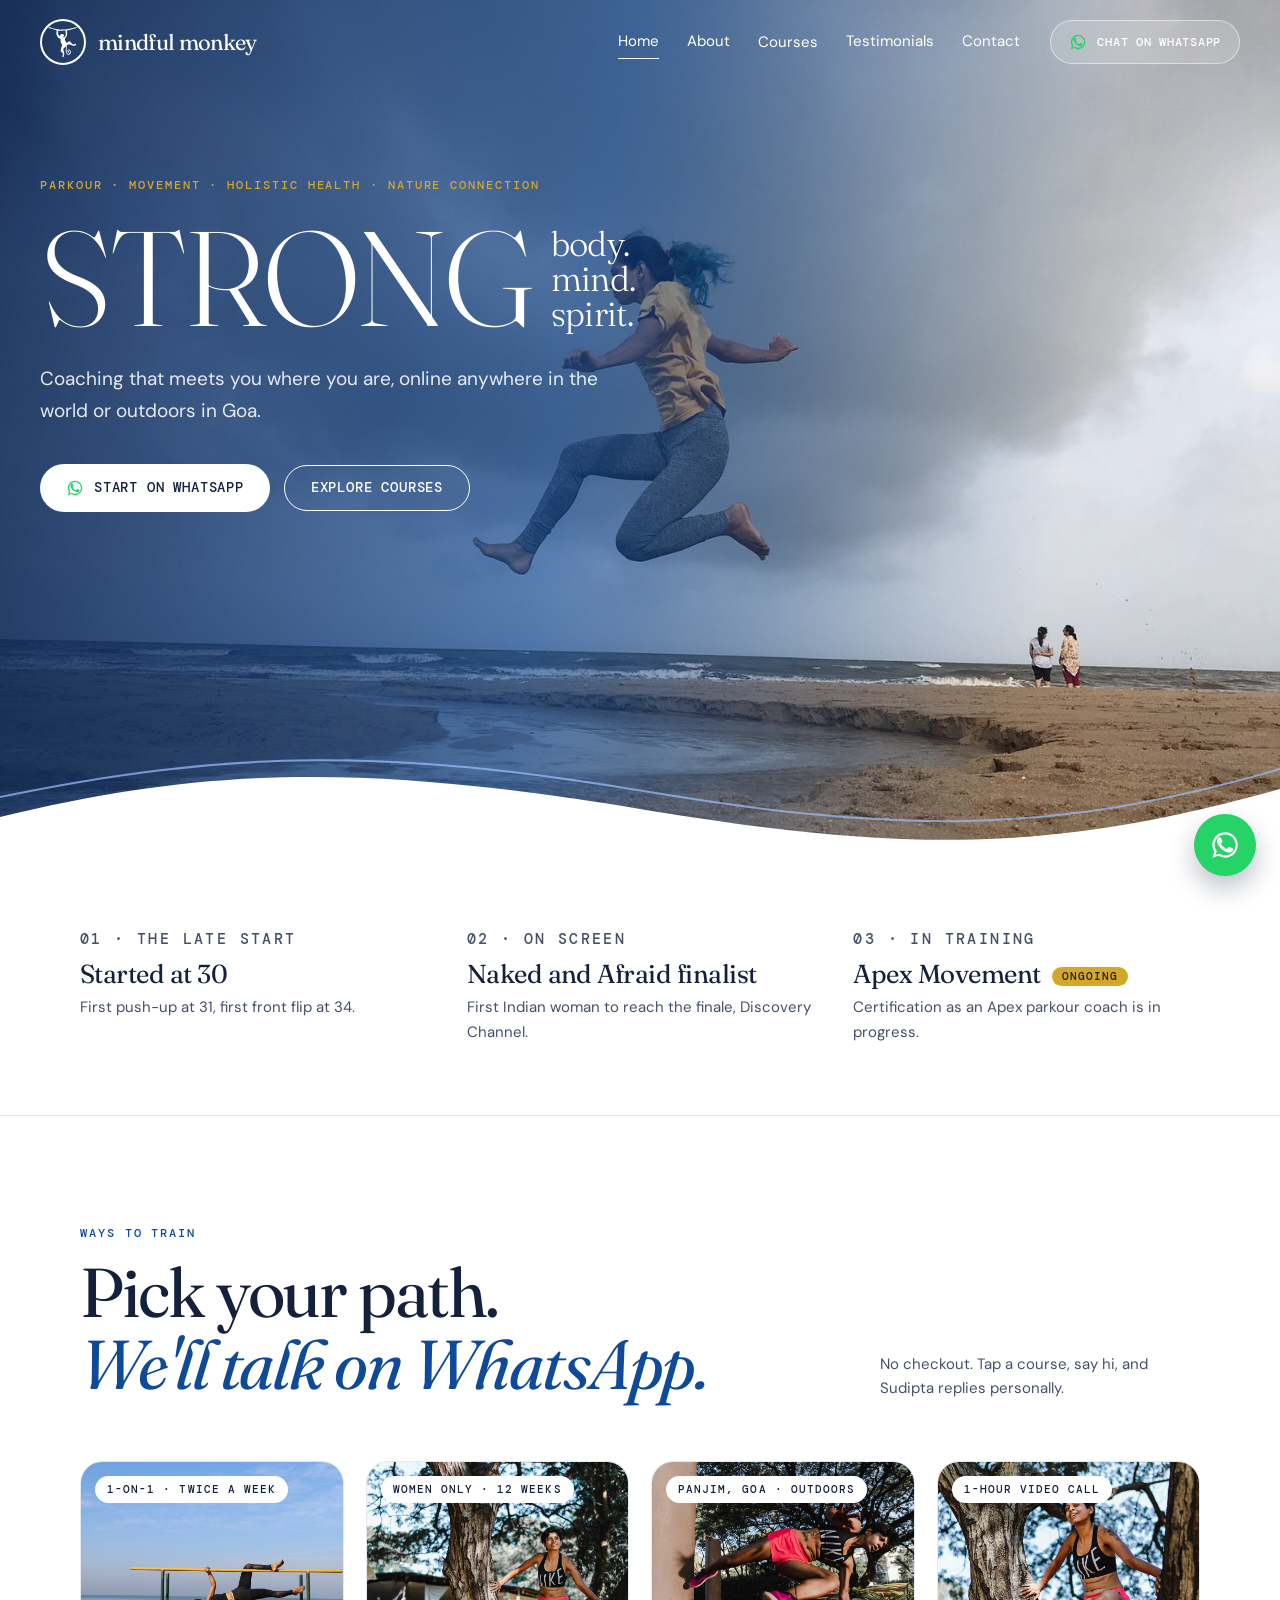
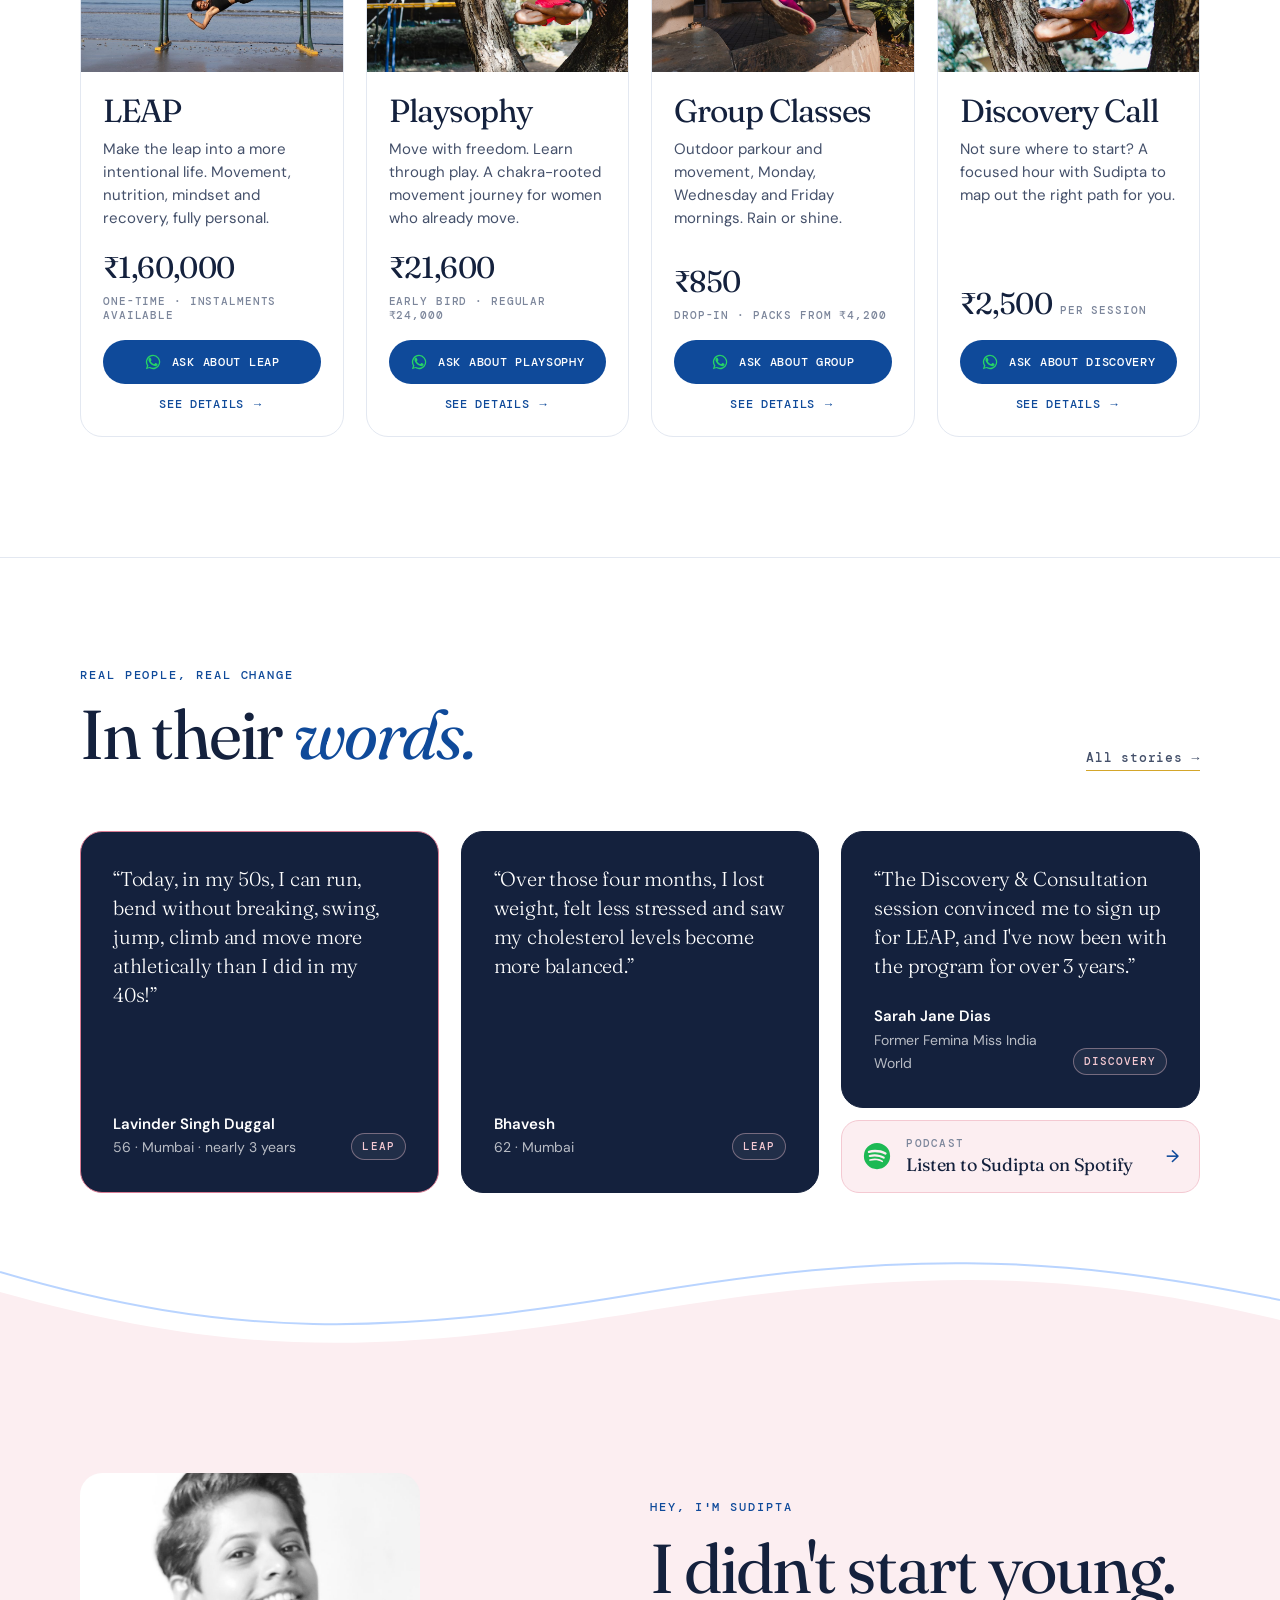
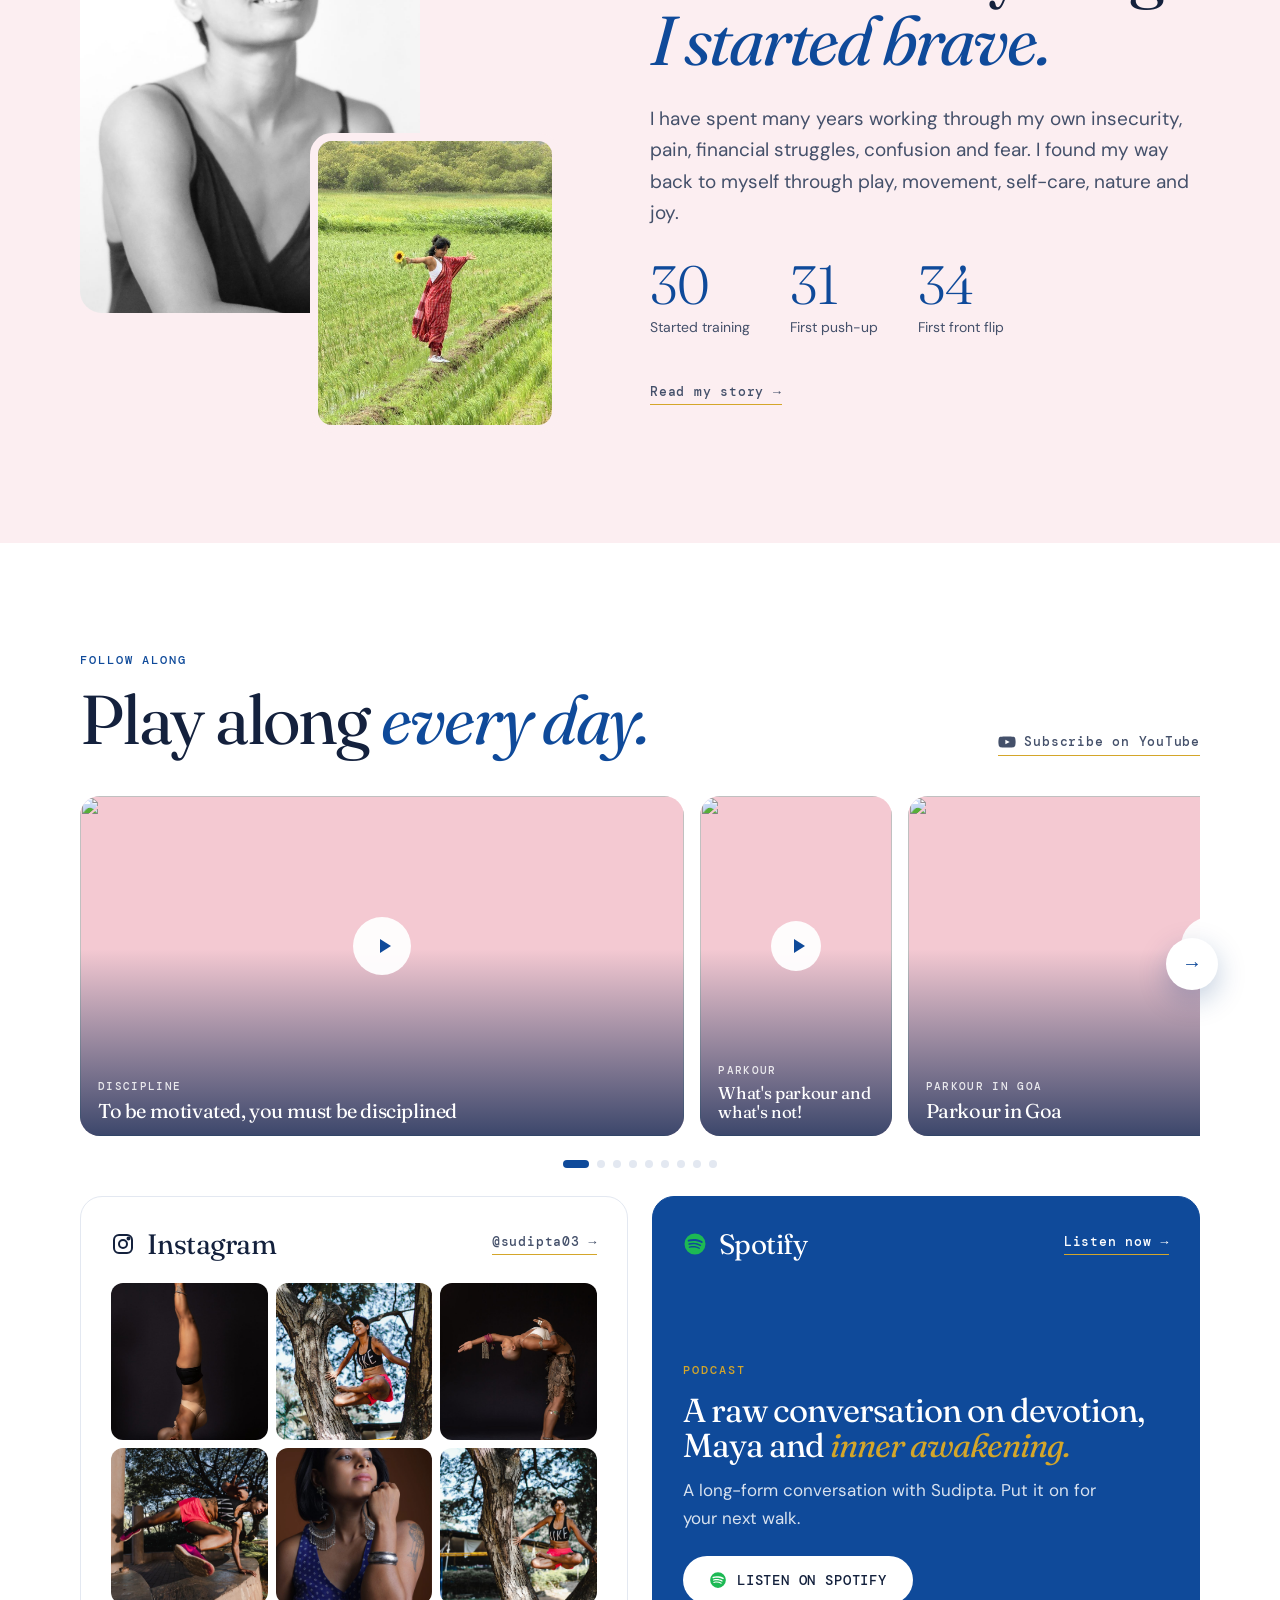
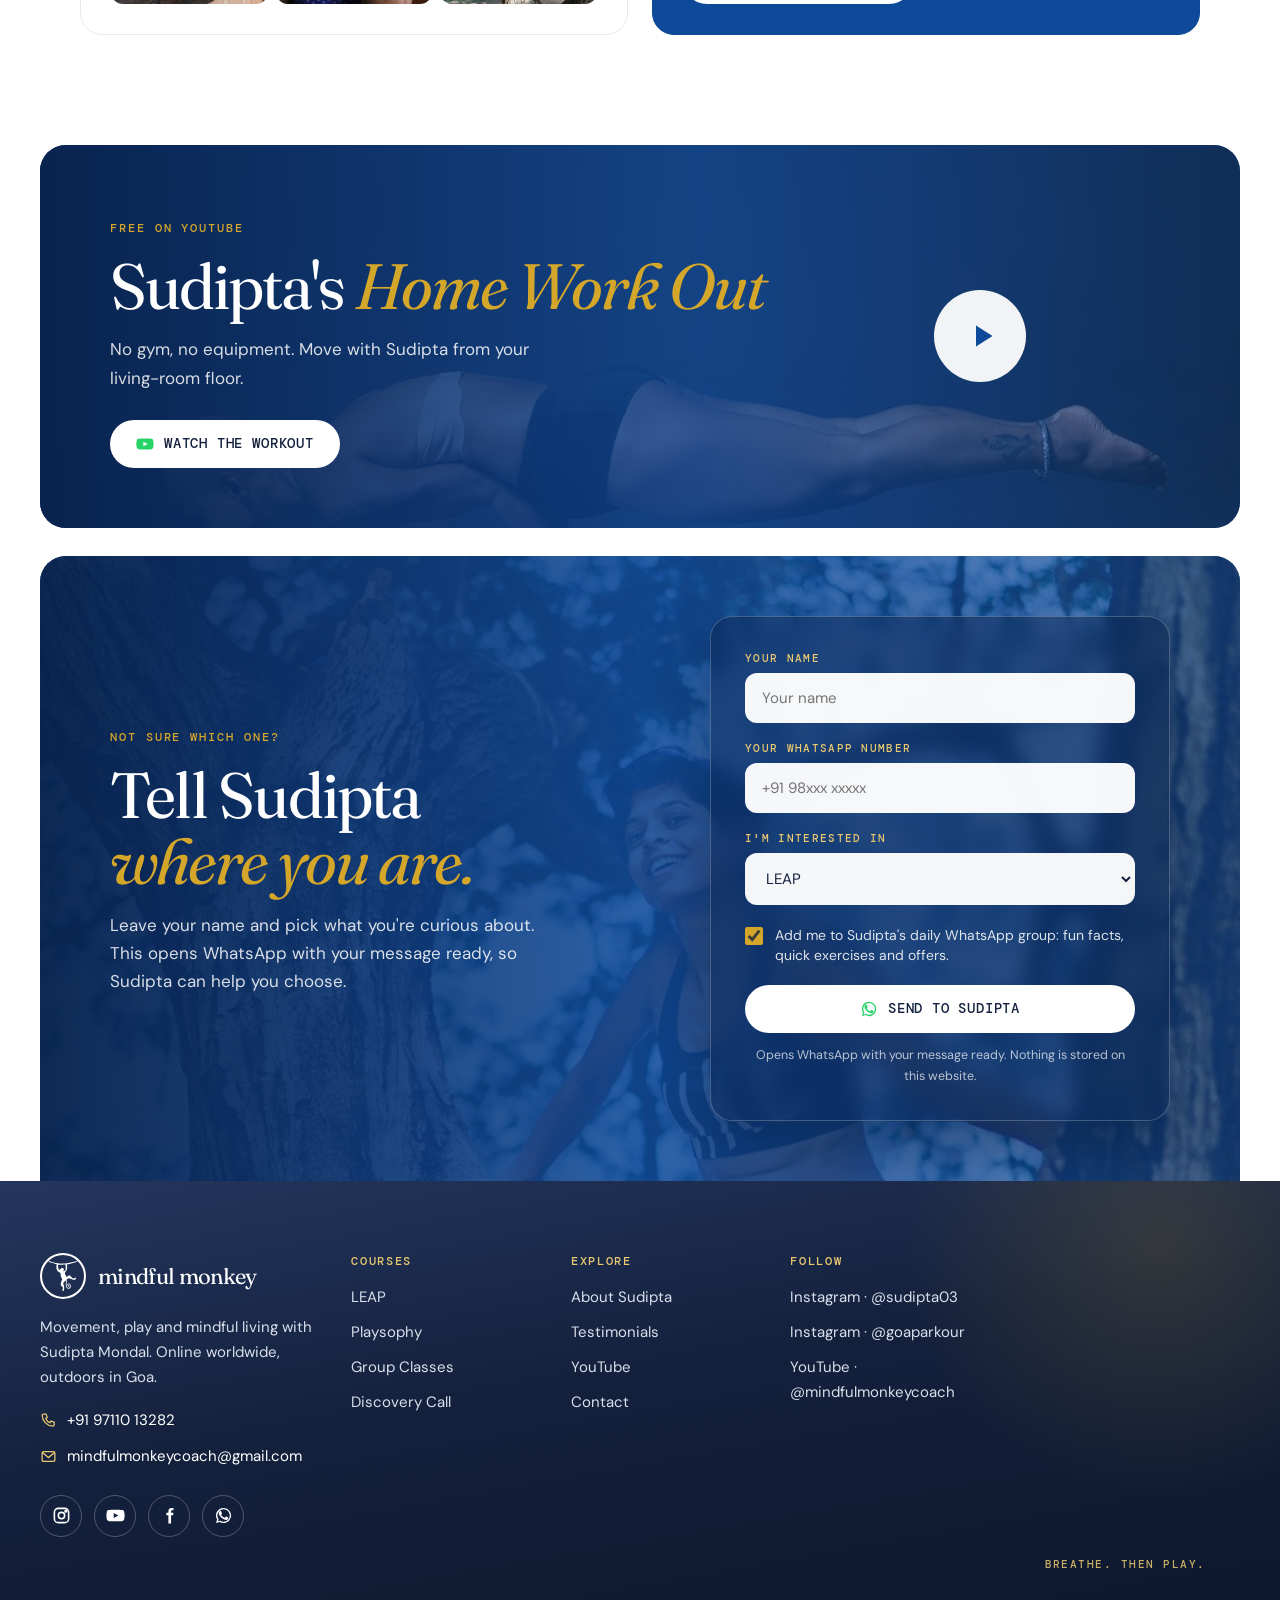
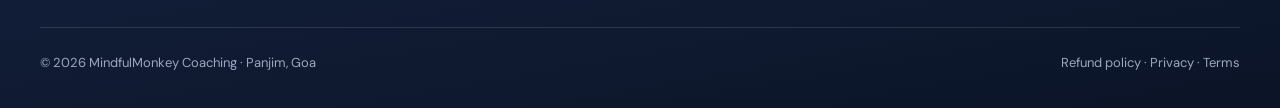
==== commit 47e565d1: "Hero video from 0:41 (loops back to 0:41); Spotify card on home + link under Sarah Jane's testimonia" ====
--- a/index.html
+++ b/index.html
@@ -12,7 +12,7 @@
 <link rel="icon" href="images/logo-blue.jpg">
 <link rel="preconnect" href="https://fonts.googleapis.com"><link rel="preconnect" href="https://fonts.gstatic.com" crossorigin>
 <link href="https://fonts.googleapis.com/css2?family=DM+Mono:wght@400;500&family=DM+Sans:opsz,wght@9..40,400;9..40,500;9..40,600&family=Fraunces:ital,opsz,wght@0,9..144,300;0,9..144,400;0,9..144,500;1,9..144,300;1,9..144,400&display=swap" rel="stylesheet">
-<link rel="stylesheet" href="css/site.css?v=mwhfur56">
+<link rel="stylesheet" href="css/site.css?v=mwhsy8vt">
 </head>
 <body>
 <svg width="0" height="0" style="position:absolute" aria-hidden="true"><symbol id="mk" viewBox="0 0 183.0 187.2"><path fill-rule="evenodd" d="M0.4,0.1 0.0,0.5 0.0,1.1 0.6,1.9 1.1,3.5 2.0,4.9 3.0,5.8 4.6,6.6 5.6,6.9 6.5,7.5 9.1,8.1 10.2,8.8 15.0,9.0 16.4,9.4 20.0,9.8 21.6,10.6 23.0,10.9 24.8,11.6 27.0,12.0 28.2,12.8 29.1,12.9 30.5,13.5 32.8,13.9 34.2,15.0 35.8,15.5 37.9,15.8 39.4,16.6 40.9,17.1 41.8,17.8 43.4,18.1 44.4,18.8 49.0,19.4 50.6,20.1 52.1,21.4 52.0,24.2 51.4,26.8 51.0,30.6 50.4,32.4 50.1,35.9 50.1,43.1 50.4,45.6 51.5,47.9 52.2,51.2 53.4,53.5 54.0,54.1 54.5,55.4 55.2,56.4 55.5,57.5 56.1,58.5 56.2,59.4 57.0,60.5 57.4,61.8 58.0,62.8 59.8,64.2 60.2,64.9 60.4,65.5 63.1,67.6 64.0,67.8 64.6,68.1 66.2,69.9 67.9,70.6 69.1,70.9 70.1,71.6 71.5,72.1 73.6,73.9 75.9,76.4 76.9,80.5 76.9,86.5 77.1,87.4 77.2,92.5 77.8,93.9 78.2,96.6 78.9,97.5 79.4,99.8 80.0,100.2 80.4,101.5 81.1,102.2 81.4,103.6 82.0,104.8 82.1,105.6 83.0,106.6 83.4,107.6 84.0,108.1 84.2,109.5 86.1,112.5 86.5,114.1 86.5,115.0 85.9,116.0 85.9,116.5 85.4,117.2 85.1,118.4 84.5,119.0 84.0,120.5 83.4,121.0 82.9,122.6 82.1,123.9 81.9,126.2 81.2,127.5 80.9,129.1 80.4,129.9 80.1,132.4 79.2,134.2 78.9,137.0 78.2,138.1 78.1,141.6 77.5,144.0 77.5,147.4 78.1,150.8 79.1,152.8 81.2,154.9 82.6,157.5 84.0,158.9 86.8,160.9 87.4,161.8 89.2,163.4 91.0,165.9 91.2,167.1 91.0,171.6 90.2,172.9 90.1,174.1 89.4,175.2 89.0,176.6 88.5,177.2 88.2,178.8 87.4,181.2 87.4,183.8 88.2,185.6 89.6,186.8 90.5,187.1 91.8,187.2 94.0,186.6 96.2,184.6 97.2,182.6 97.8,179.8 97.9,176.4 99.0,172.9 99.1,160.1 98.4,158.9 98.1,155.9 97.4,154.6 97.1,153.4 96.2,152.1 95.2,149.2 95.1,148.1 94.4,147.1 94.2,145.9 93.5,144.6 93.5,144.0 93.0,142.6 93.4,138.9 94.0,138.0 94.2,137.0 95.4,134.9 100.8,129.5 101.8,128.1 104.1,126.2 106.5,123.2 108.8,121.8 109.2,121.8 109.6,122.1 109.8,123.0 110.2,123.9 110.2,125.1 111.0,126.5 111.0,127.5 110.5,129.8 110.0,136.8 109.2,138.0 109.0,142.5 108.5,143.9 108.6,149.6 109.2,153.0 109.5,156.8 110.2,159.2 111.2,160.4 111.4,161.2 112.4,163.8 114.0,166.6 115.2,167.8 115.9,168.0 117.5,169.6 120.2,171.6 122.4,172.1 123.4,172.8 128.2,173.2 132.5,171.9 134.0,171.0 137.0,167.5 139.1,164.1 140.1,161.5 140.5,156.0 140.1,153.2 139.2,151.5 139.0,150.1 138.4,149.1 138.0,147.9 137.4,146.9 135.1,144.9 134.1,143.0 133.1,142.0 131.5,141.5 131.1,141.0 130.1,140.8 129.0,139.9 126.6,140.1 123.5,141.1 120.4,144.9 120.2,146.5 119.6,148.0 119.5,150.2 120.1,153.5 121.2,155.5 122.4,156.8 125.5,158.9 128.0,158.8 129.9,157.6 130.6,155.5 130.6,154.2 129.9,153.0 129.0,152.6 127.8,152.5 125.6,151.6 124.1,150.4 123.5,149.4 123.2,148.1 123.6,146.4 125.5,144.9 126.5,144.4 127.9,144.2 129.1,144.8 131.4,146.2 132.9,148.1 133.8,149.9 133.9,150.6 134.4,151.6 135.1,152.4 135.9,154.1 135.9,155.5 135.0,159.8 134.2,161.1 133.9,162.5 132.4,164.4 131.0,165.6 127.1,167.5 125.1,167.8 123.6,167.6 118.6,164.8 117.4,163.5 114.2,157.8 114.0,143.4 114.4,136.0 115.0,134.6 115.0,129.5 115.5,124.5 115.5,120.6 115.0,115.1 116.0,113.9 116.4,112.6 117.5,111.6 121.1,110.9 122.4,110.0 124.5,109.6 125.9,109.0 128.4,108.8 133.0,109.0 135.4,109.8 136.9,109.9 138.4,110.8 139.9,111.0 141.2,111.8 142.2,111.9 143.4,112.5 144.5,112.8 145.4,113.8 146.4,114.0 147.5,114.8 150.0,115.1 152.9,116.6 154.8,116.9 156.2,117.5 161.1,117.6 162.2,117.0 164.0,116.9 165.0,116.5 165.8,115.9 166.9,115.8 167.5,115.1 169.1,114.6 169.5,114.1 171.5,112.8 173.1,110.6 173.1,106.2 172.4,105.1 171.5,104.6 171.1,104.1 168.4,103.9 167.0,104.6 165.2,105.0 164.9,105.5 163.5,106.0 163.0,106.5 161.9,107.0 161.1,107.8 160.4,107.9 159.5,108.4 157.2,108.8 154.1,108.6 152.9,107.8 151.8,107.5 151.1,106.8 150.1,106.5 148.2,104.9 147.4,104.8 146.1,103.8 145.5,102.5 145.1,100.9 142.5,97.9 142.1,96.9 140.8,95.4 139.5,94.6 136.9,91.6 135.8,90.9 133.4,90.8 132.4,90.4 131.6,90.4 131.1,90.6 127.2,91.1 125.0,91.9 123.2,92.9 122.5,93.8 121.8,94.0 121.1,94.8 120.4,95.0 117.6,97.5 115.6,98.5 114.4,98.5 113.9,98.2 112.6,97.0 112.4,96.0 111.5,95.5 110.5,94.5 110.1,92.8 108.5,90.8 108.1,89.6 107.4,88.9 105.5,85.1 105.2,83.1 104.5,81.8 104.1,79.4 103.5,78.1 103.4,75.4 103.5,74.0 104.1,72.8 104.5,70.9 105.5,69.4 106.2,68.8 106.5,67.9 108.0,66.0 108.2,64.8 111.0,62.5 112.1,60.1 112.9,59.5 114.0,57.5 114.4,55.4 115.1,54.2 115.4,52.9 116.1,51.6 116.4,48.9 117.0,47.6 117.2,46.4 117.4,30.8 116.2,26.9 116.4,22.1 117.1,21.2 118.2,20.9 121.1,20.6 122.8,20.0 125.2,19.5 128.2,19.5 130.5,18.8 132.8,18.5 134.0,18.0 136.9,17.8 138.2,16.9 139.9,16.6 141.5,15.9 144.8,15.5 146.2,14.8 148.2,14.5 149.4,14.0 151.6,13.6 152.8,13.0 154.9,12.5 156.4,11.8 161.6,10.8 163.1,9.9 165.0,9.8 166.2,9.0 167.9,8.8 168.9,8.0 170.9,7.6 171.6,7.1 173.5,6.8 174.6,6.1 176.5,5.9 179.4,3.8 181.6,3.5 182.8,2.5 183.0,1.9 182.9,1.2 181.5,0.6 179.5,0.5 178.2,0.6 176.0,1.6 171.2,1.9 170.1,2.5 167.2,2.9 165.9,3.6 163.2,3.9 161.4,4.8 158.1,5.0 154.5,5.9 152.1,6.9 145.5,7.9 143.5,8.6 140.8,8.9 138.9,9.6 136.2,10.0 134.2,10.9 131.4,11.1 130.5,11.6 128.2,12.1 126.5,12.1 124.8,12.6 120.0,13.1 118.2,13.6 111.0,14.0 107.4,14.9 98.9,15.6 92.1,15.6 83.4,16.0 80.0,16.4 71.9,15.6 69.9,15.2 66.5,15.1 65.0,14.6 62.8,14.5 61.2,14.0 54.2,13.6 49.9,13.0 45.6,12.8 43.5,11.9 40.4,11.4 38.9,10.6 37.2,10.5 36.1,9.9 34.1,9.8 30.5,8.9 28.9,7.9 24.9,6.8 23.5,5.9 22.1,5.6 20.9,4.9 18.5,4.5 17.6,4.0 15.4,3.5 12.0,2.1 8.8,1.6 7.6,1.0 5.4,0.8 3.4,0.0ZM106.9,22.5 107.2,23.0 107.5,24.5 107.4,27.8 108.1,30.6 108.2,46.8 107.1,55.5 106.2,57.1 102.1,60.6 101.4,60.9 100.6,61.9 99.5,62.5 98.6,62.6 96.9,63.4 94.6,63.2 94.0,62.8 93.9,61.4 94.1,61.0 94.1,59.1 94.4,58.4 95.1,57.1 95.9,56.6 96.2,55.9 97.1,55.1 98.1,53.5 98.2,50.9 98.0,49.1 97.0,47.9 92.5,46.8 91.1,45.9 90.1,45.6 89.6,45.0 88.6,44.5 88.0,43.9 86.8,43.8 85.9,43.4 82.5,43.0 81.4,43.6 80.1,44.9 79.0,46.6 78.2,47.2 76.4,49.6 75.0,50.5 72.5,50.9 71.4,51.5 70.5,53.2 70.4,54.6 70.9,55.1 71.1,56.2 72.0,57.6 73.5,58.6 73.8,59.2 74.4,59.8 74.2,60.0 73.8,60.0 72.4,59.4 71.6,58.6 71.0,58.4 66.2,53.6 65.4,52.2 65.0,51.0 64.4,50.2 64.1,48.8 63.1,47.2 62.6,47.0 62.0,46.1 61.8,43.0 61.2,41.2 61.1,36.9 60.6,33.1 60.6,31.8 60.9,31.2 60.6,26.6 61.4,24.1 62.2,23.0 62.9,22.8 72.2,23.0 86.9,23.0 97.0,22.6 98.4,22.0 100.2,22.4 106.0,22.1Z"/></symbol></svg><header class="site-header over"><div class="wrap">
@@ -30,7 +30,7 @@
 <main>
 
 <section class="hero"><img src="images/hero-storm-jump.jpg" alt="Sudipta mid-jump on a stormy Goa beach">
-<div class="hero-vid" data-yt-bg="ikum498DmQI" aria-hidden="true"></div>
+<div class="hero-vid" data-yt-bg="ikum498DmQI" data-start="41" aria-hidden="true"></div>
 <div class="wrap"><p class="eyebrow">Parkour · Movement · Holistic health · Nature connection</p>
 <h1 class="strong" aria-label="Strong body. Strong mind. Strong spirit."><span class="big" aria-hidden="true">STRONG</span><span class="three" aria-hidden="true"><span>body.</span><span>mind.</span><em>spirit.</em></span></h1>
 <p class="lede">Coaching that meets you where you are, online anywhere in the world or outdoors in Goa.</p>
@@ -60,7 +60,7 @@
 
 <section class="sec" style="border-top:1px solid var(--line)"><div class="wrap">
 <div class="head-row"><div><p class="eyebrow" style="margin-bottom:16px">Real people, real change</p><h2 class="h2">In their <em>words.</em></h2></div><a class="text-link" href="testimonials.html">All stories →</a></div>
-<div class="tgrid"><div class="t hl rv"><q>“Today, in my 50s, I can run, bend without breaking, swing, jump, climb and move more athletically than I did in my 40s!”</q><div class="who"><div><b>Lavinder Singh Duggal</b>56 · Mumbai · nearly 3 years</div><span class="c">LEAP</span></div></div><div class="t rv"><q>“Over those four months, I lost weight, felt less stressed and saw my cholesterol levels become more balanced.”</q><div class="who"><div><b>Bhavesh</b>62 · Mumbai</div><span class="c">LEAP</span></div></div><div class="t rv"><q>“The Discovery & Consultation session convinced me to sign up for LEAP, and I've now been with the program for over 3 years.”</q><div class="who"><div><b>Sarah Jane Dias</b>Former Femina Miss India World</div><span class="c">Discovery</span></div></div></div>
+<div class="tgrid"><div class="t hl rv"><q>“Today, in my 50s, I can run, bend without breaking, swing, jump, climb and move more athletically than I did in my 40s!”</q><div class="who"><div><b>Lavinder Singh Duggal</b>56 · Mumbai · nearly 3 years</div><span class="c">LEAP</span></div></div><div class="t rv"><q>“Over those four months, I lost weight, felt less stressed and saw my cholesterol levels become more balanced.”</q><div class="who"><div><b>Bhavesh</b>62 · Mumbai</div><span class="c">LEAP</span></div></div><div class="tcol"><div class="t rv"><q>“The Discovery & Consultation session convinced me to sign up for LEAP, and I've now been with the program for over 3 years.”</q><div class="who"><div><b>Sarah Jane Dias</b>Former Femina Miss India World</div><span class="c">Discovery</span></div></div><a class="sp-under rv" href="https://open.spotify.com/episode/54Nv5suDxa9mOo6LTFc88x" target="_blank" rel="noopener"><svg viewBox="0 0 24 24" fill="currentColor" aria-hidden="true"><path d="M12 1.5a10.5 10.5 0 1 0 0 21 10.5 10.5 0 0 0 0-21Zm4.8 15.15a.66.66 0 0 1-.9.22c-2.48-1.51-5.6-1.86-9.27-1.02a.66.66 0 1 1-.3-1.28c4.02-.92 7.47-.52 10.25 1.18.31.19.41.59.22.9Zm1.29-2.86a.82.82 0 0 1-1.13.27c-2.84-1.75-7.17-2.25-10.53-1.23a.82.82 0 1 1-.48-1.57c3.84-1.17 8.61-.6 11.87 1.4.39.24.51.75.27 1.13Zm.11-2.98C14.8 8.8 9.18 8.6 5.92 9.6a.98.98 0 1 1-.57-1.88c3.74-1.14 9.96-.92 13.88 1.41a.98.98 0 0 1-1.03 1.68Z"/></svg><span><small>Podcast</small>Listen to Sudipta on Spotify</span><b>→</b></a></div></div>
 </div></section>
 
 <section class="sec bio bg-blush wave-top"><svg class="wave" viewBox="0 0 1440 150" preserveAspectRatio="none" aria-hidden="true" style="transform:scaleX(-1)"><path d="M0 95 C 240 30 420 30 720 85 S 1180 140 1440 60 L1440 150 L0 150Z" fill="#FCEEF1"/><path d="M0 70 C 260 10 440 10 720 62 S 1180 120 1440 35" fill="none" stroke="#9CC2FF" stroke-width="2" opacity=".7" vector-effect="non-scaling-stroke"/></svg><div class="wrap">
@@ -71,18 +71,30 @@
 <a class="text-link" href="about.html">Read my story →</a></div>
 </div></section>
 
-<section class="sec"><div class="wrap">
-<p class="eyebrow" style="margin-bottom:16px">Follow along</p><h2 class="h2" style="margin-bottom:40px">Play along <em>every day.</em></h2>
-<div class="sgrid">
+<section class="sec vids"><div class="wrap">
+<div class="head-row" style="margin-bottom:38px"><div><p class="eyebrow" style="margin-bottom:16px">Follow along</p><h2 class="h2">Play along <em>every day.</em></h2></div>
+<a class="text-link" href="https://www.youtube.com/@mindfulmonkeycoach" target="_blank" rel="noopener"><svg viewBox="0 0 24 24" fill="currentColor" aria-hidden="true"><path d="M23 7.2a3 3 0 0 0-2.1-2.1C19 4.6 12 4.6 12 4.6s-7 0-8.9.5A3 3 0 0 0 1 7.2 31 31 0 0 0 .5 12 31 31 0 0 0 1 16.8a3 3 0 0 0 2.1 2.1c1.9.5 8.9.5 8.9.5s7 0 8.9-.5a3 3 0 0 0 2.1-2.1 31 31 0 0 0 .5-4.8 31 31 0 0 0-.5-4.8ZM9.8 15.1V8.9L15.6 12l-5.8 3.1Z"/></svg> Subscribe on YouTube</a></div>
+<div class="car rv" data-car><div class="car-track"><a class="vid car-item" href="https://www.youtube.com/watch?v=Si7zwOeqJ_s" target="_blank" rel="noopener" data-yt="Si7zwOeqJ_s"><img src="https://i.ytimg.com/vi/Si7zwOeqJ_s/maxresdefault.jpg" alt="" loading="lazy" draggable="false"><span class="play"><svg viewBox="0 0 24 24" fill="currentColor" aria-hidden="true"><path d="M8 5v14l11-7z"/></svg></span><div class="cap"><small>Discipline</small>To be motivated, you must be disciplined</div></a><a class="vid car-item short" href="https://www.youtube.com/shorts/OaknzN_cLRw" target="_blank" rel="noopener" data-yt="OaknzN_cLRw" data-short><img src="https://i.ytimg.com/vi/OaknzN_cLRw/maxresdefault.jpg" alt="" loading="lazy" draggable="false"><span class="play"><svg viewBox="0 0 24 24" fill="currentColor" aria-hidden="true"><path d="M8 5v14l11-7z"/></svg></span><div class="cap"><small>Parkour</small>What's parkour and what's not!</div></a><a class="vid car-item" href="https://www.youtube.com/watch?v=VAX77Tc569U" target="_blank" rel="noopener" data-yt="VAX77Tc569U"><img src="https://i.ytimg.com/vi/VAX77Tc569U/maxresdefault.jpg" alt="" loading="lazy" draggable="false"><span class="play"><svg viewBox="0 0 24 24" fill="currentColor" aria-hidden="true"><path d="M8 5v14l11-7z"/></svg></span><div class="cap"><small>Parkour in Goa</small>Parkour in Goa</div></a><a class="vid car-item" href="https://www.youtube.com/watch?v=d_9e7xTF6Dw" target="_blank" rel="noopener" data-yt="d_9e7xTF6Dw"><img src="https://i.ytimg.com/vi/d_9e7xTF6Dw/maxresdefault.jpg" alt="" loading="lazy" draggable="false"><span class="play"><svg viewBox="0 0 24 24" fill="currentColor" aria-hidden="true"><path d="M8 5v14l11-7z"/></svg></span><div class="cap"><small>Home workout</small>The MOP workout</div></a><a class="vid car-item short" href="https://www.youtube.com/shorts/BPhBPiDXTmo" target="_blank" rel="noopener" data-yt="BPhBPiDXTmo" data-short><img src="https://i.ytimg.com/vi/BPhBPiDXTmo/maxresdefault.jpg" alt="" loading="lazy" draggable="false"><span class="play"><svg viewBox="0 0 24 24" fill="currentColor" aria-hidden="true"><path d="M8 5v14l11-7z"/></svg></span><div class="cap"><small>Training with Sudipta</small>Usha trains with Sudipta</div></a><a class="vid car-item" href="https://www.youtube.com/watch?v=dNDzgkRulg4" target="_blank" rel="noopener" data-yt="dNDzgkRulg4"><img src="https://i.ytimg.com/vi/dNDzgkRulg4/maxresdefault.jpg" alt="" loading="lazy" draggable="false"><span class="play"><svg viewBox="0 0 24 24" fill="currentColor" aria-hidden="true"><path d="M8 5v14l11-7z"/></svg></span><div class="cap"><small>Where it began</small>There is fire within me</div></a><a class="vid car-item short" href="https://www.youtube.com/shorts/LF9HbpPiQ4o" target="_blank" rel="noopener" data-yt="LF9HbpPiQ4o" data-short><img src="https://i.ytimg.com/vi/LF9HbpPiQ4o/maxresdefault.jpg" alt="" loading="lazy" draggable="false"><span class="play"><svg viewBox="0 0 24 24" fill="currentColor" aria-hidden="true"><path d="M8 5v14l11-7z"/></svg></span><div class="cap"><small>Group class</small>The regular parkour batch</div></a><a class="vid car-item" href="https://www.youtube.com/watch?v=lVTysSQiOeI" target="_blank" rel="noopener" data-yt="lVTysSQiOeI"><img src="https://i.ytimg.com/vi/lVTysSQiOeI/maxresdefault.jpg" alt="" loading="lazy" draggable="false"><span class="play"><svg viewBox="0 0 24 24" fill="currentColor" aria-hidden="true"><path d="M8 5v14l11-7z"/></svg></span><div class="cap"><small>Exploring Panjim</small>Exploring Panjim</div></a><a class="vid car-item" href="https://www.youtube.com/watch?v=4cw0-5gRD2w&t=2974s" target="_blank" rel="noopener" data-yt="4cw0-5gRD2w" data-t="2974"><img src="https://i.ytimg.com/vi/4cw0-5gRD2w/maxresdefault.jpg" alt="" loading="lazy" draggable="false"><span class="play"><svg viewBox="0 0 24 24" fill="currentColor" aria-hidden="true"><path d="M8 5v14l11-7z"/></svg></span><div class="cap"><small>Podcast</small>A raw conversation on devotion, Maya and inner awakening</div></a></div>
+<button type="button" class="car-btn prev" aria-label="Previous videos">←</button><button type="button" class="car-btn next" aria-label="Next videos">→</button>
+<div class="car-dots" aria-hidden="true"></div></div>
+<div class="sgrid" style="margin-top:28px">
 <div class="sc rv"><div class="top"><b><svg viewBox="0 0 24 24" fill="none" stroke="currentColor" stroke-width="2" aria-hidden="true"><rect x="3" y="3" width="18" height="18" rx="5"/><circle cx="12" cy="12" r="4"/><circle cx="17.5" cy="6.5" r="1" fill="currentColor"/></svg> Instagram</b><a class="text-link" href="https://www.instagram.com/sudipta03/" target="_blank" rel="noopener">@sudipta03 →</a></div>
 <div class="ig"><a href="https://www.instagram.com/sudipta03/" target="_blank" rel="noopener"><img src="images/about-headstand.jpg" alt=""></a><a href="https://www.instagram.com/sudipta03/" target="_blank" rel="noopener"><img src="images/leap-tree-smile.jpg" alt=""></a><a href="https://www.instagram.com/sudipta03/" target="_blank" rel="noopener"><img src="images/about-backbend.jpg" alt=""></a><a href="https://www.instagram.com/sudipta03/" target="_blank" rel="noopener"><img src="images/groupclass-vault.jpg" alt=""></a><a href="https://www.instagram.com/sudipta03/" target="_blank" rel="noopener"><img src="images/about-blue-dress.jpg" alt=""></a><a href="https://www.instagram.com/sudipta03/" target="_blank" rel="noopener"><img src="images/playsophy-tree.jpg" alt=""></a></div></div>
-<div class="sc rv"><div class="top"><b><svg viewBox="0 0 24 24" fill="currentColor" aria-hidden="true"><path d="M23 7.2a3 3 0 0 0-2.1-2.1C19 4.6 12 4.6 12 4.6s-7 0-8.9.5A3 3 0 0 0 1 7.2 31 31 0 0 0 .5 12 31 31 0 0 0 1 16.8a3 3 0 0 0 2.1 2.1c1.9.5 8.9.5 8.9.5s7 0 8.9-.5a3 3 0 0 0 2.1-2.1 31 31 0 0 0 .5-4.8 31 31 0 0 0-.5-4.8ZM9.8 15.1V8.9L15.6 12l-5.8 3.1Z"/></svg> YouTube</b><a class="text-link" href="https://www.youtube.com/@mindfulmonkeycoach" target="_blank" rel="noopener">@mindfulmonkeycoach →</a></div>
-<div class="ytl"><a class="vid" href="https://www.youtube.com/watch?v=Si7zwOeqJ_s" target="_blank" rel="noopener" data-yt="Si7zwOeqJ_s" style="aspect-ratio:16/11"><img src="https://i.ytimg.com/vi/Si7zwOeqJ_s/maxresdefault.jpg" alt="" loading="lazy"><span class="play"><svg viewBox="0 0 24 24" fill="currentColor" aria-hidden="true"><path d="M8 5v14l11-7z"/></svg></span><div class="cap" style="font-size:16px">Discipline</div></a><a class="vid" href="https://www.youtube.com/watch?v=VAX77Tc569U" target="_blank" rel="noopener" data-yt="VAX77Tc569U" style="aspect-ratio:16/11"><img src="https://i.ytimg.com/vi/VAX77Tc569U/maxresdefault.jpg" alt="" loading="lazy"><span class="play"><svg viewBox="0 0 24 24" fill="currentColor" aria-hidden="true"><path d="M8 5v14l11-7z"/></svg></span><div class="cap" style="font-size:16px">Parkour in Goa</div></a><a class="vid" href="https://www.youtube.com/watch?v=d_9e7xTF6Dw" target="_blank" rel="noopener" data-yt="d_9e7xTF6Dw" style="aspect-ratio:16/11"><img src="https://i.ytimg.com/vi/d_9e7xTF6Dw/maxresdefault.jpg" alt="" loading="lazy"><span class="play"><svg viewBox="0 0 24 24" fill="currentColor" aria-hidden="true"><path d="M8 5v14l11-7z"/></svg></span><div class="cap" style="font-size:16px">Home workout</div></a><a class="vid" href="https://www.youtube.com/watch?v=4cw0-5gRD2w&t=2974s" target="_blank" rel="noopener" data-yt="4cw0-5gRD2w" data-t="2974" style="aspect-ratio:16/11"><img src="https://i.ytimg.com/vi/4cw0-5gRD2w/maxresdefault.jpg" alt="" loading="lazy"><span class="play"><svg viewBox="0 0 24 24" fill="currentColor" aria-hidden="true"><path d="M8 5v14l11-7z"/></svg></span><div class="cap" style="font-size:16px">Podcast</div></a></div></div>
+<a class="sc pod rv" href="https://open.spotify.com/episode/54Nv5suDxa9mOo6LTFc88x" target="_blank" rel="noopener"><div class="top"><b><svg viewBox="0 0 24 24" fill="currentColor" aria-hidden="true"><path d="M12 1.5a10.5 10.5 0 1 0 0 21 10.5 10.5 0 0 0 0-21Zm4.8 15.15a.66.66 0 0 1-.9.22c-2.48-1.51-5.6-1.86-9.27-1.02a.66.66 0 1 1-.3-1.28c4.02-.92 7.47-.52 10.25 1.18.31.19.41.59.22.9Zm1.29-2.86a.82.82 0 0 1-1.13.27c-2.84-1.75-7.17-2.25-10.53-1.23a.82.82 0 1 1-.48-1.57c3.84-1.17 8.61-.6 11.87 1.4.39.24.51.75.27 1.13Zm.11-2.98C14.8 8.8 9.18 8.6 5.92 9.6a.98.98 0 1 1-.57-1.88c3.74-1.14 9.96-.92 13.88 1.41a.98.98 0 0 1-1.03 1.68Z"/></svg> Spotify</b><span class="text-link">Listen now →</span></div>
+<p class="eyebrow">Podcast</p><h3>A raw conversation on devotion, Maya and <em>inner awakening.</em></h3>
+<p>A long-form conversation with Sudipta. Put it on for your next walk.</p>
+<span class="btn btn-blue"><svg viewBox="0 0 24 24" fill="currentColor" aria-hidden="true"><path d="M12 1.5a10.5 10.5 0 1 0 0 21 10.5 10.5 0 0 0 0-21Zm4.8 15.15a.66.66 0 0 1-.9.22c-2.48-1.51-5.6-1.86-9.27-1.02a.66.66 0 1 1-.3-1.28c4.02-.92 7.47-.52 10.25 1.18.31.19.41.59.22.9Zm1.29-2.86a.82.82 0 0 1-1.13.27c-2.84-1.75-7.17-2.25-10.53-1.23a.82.82 0 1 1-.48-1.57c3.84-1.17 8.61-.6 11.87 1.4.39.24.51.75.27 1.13Zm.11-2.98C14.8 8.8 9.18 8.6 5.92 9.6a.98.98 0 1 1-.57-1.88c3.74-1.14 9.96-.92 13.88 1.41a.98.98 0 0 1-1.03 1.68Z"/></svg> Listen on Spotify</span></a>
 </div></div></section>
-
-<section class="sec form-band bg-blue wave-top"><svg class="wave" viewBox="0 0 1440 150" preserveAspectRatio="none" aria-hidden="true"><path d="M0 95 C 240 30 420 30 720 85 S 1180 140 1440 60 L1440 150 L0 150Z" fill="#0F4A9A"/><path d="M0 70 C 260 10 440 10 720 62 S 1180 120 1440 35" fill="none" stroke="#F4C9D2" stroke-width="2" opacity=".7" vector-effect="non-scaling-stroke"/></svg><div class="wrap">
-<div class="rv"><p class="eyebrow" style="margin-bottom:18px">Not sure which one?</p><h2 class="h2">Tell Sudipta<br><em>where you are.</em></h2>
-<p class="l">Leave your name and pick what you're curious about. This opens WhatsApp with your message ready, so Sudipta can help you choose.</p></div>
+<section class="workout has-tail"><div class="wrap" style="max-width:1360px">
+<a class="banner" href="https://www.youtube.com/watch?v=d_9e7xTF6Dw" target="_blank" rel="noopener" data-yt="d_9e7xTF6Dw"><img src="images/about-plank.jpg" alt="Sudipta holding a plank on paralettes"><div class="inner">
+<p class="eyebrow" style="margin-bottom:16px">Free on YouTube</p>
+<h2>Sudipta's <em>Home Work Out</em></h2>
+<p>No gym, no equipment. Move with Sudipta from your living-room floor.</p>
+<span class="btn btn-white"><svg viewBox="0 0 24 24" fill="currentColor" aria-hidden="true"><path d="M23 7.2a3 3 0 0 0-2.1-2.1C19 4.6 12 4.6 12 4.6s-7 0-8.9.5A3 3 0 0 0 1 7.2 31 31 0 0 0 .5 12 31 31 0 0 0 1 16.8a3 3 0 0 0 2.1 2.1c1.9.5 8.9.5 8.9.5s7 0 8.9-.5a3 3 0 0 0 2.1-2.1 31 31 0 0 0 .5-4.8 31 31 0 0 0-.5-4.8ZM9.8 15.1V8.9L15.6 12l-5.8 3.1Z"/></svg> Watch the workout</span></div><span class="play"><svg viewBox="0 0 24 24" fill="currentColor" aria-hidden="true"><path d="M8 5v14l11-7z"/></svg></span></a>
+</div></section><section class="workout form-banner"><div class="wrap" style="max-width:1360px"><div class="banner">
+<img src="images/leap-tree-smile.jpg" alt=""><div class="inner">
+<div><p class="eyebrow" style="margin-bottom:16px">Not sure which one?</p><h2>Tell Sudipta<br><em>where you are.</em></h2>
+<p>Leave your name and pick what you're curious about. This opens WhatsApp with your message ready, so Sudipta can help you choose.</p></div>
 <form class="form wa-form rv">
 <label for="f-name">Your name</label><input id="f-name" type="text" name="name" placeholder="Your name" autocomplete="name">
 <label for="f-phone">Your WhatsApp number</label><input id="f-phone" type="tel" name="phone" placeholder="+91 98xxx xxxxx" autocomplete="tel">
@@ -91,15 +103,7 @@
 <label class="chk"><input type="checkbox" name="join" checked> Add me to Sudipta's daily WhatsApp group: fun facts, quick exercises and offers.</label>
 <button class="btn btn-blue" type="submit"><svg viewBox="0 0 24 24" fill="currentColor" aria-hidden="true"><path d="M17.47 14.38c-.3-.15-1.76-.87-2.04-.97-.27-.1-.47-.15-.67.15-.2.3-.77.97-.94 1.17-.17.2-.35.22-.65.07-.3-.15-1.25-.46-2.38-1.47-.88-.78-1.47-1.75-1.65-2.05-.17-.3-.02-.46.13-.61.13-.13.3-.35.45-.52.15-.17.2-.3.3-.5.1-.2.05-.37-.02-.52-.07-.15-.67-1.62-.92-2.22-.24-.58-.49-.5-.67-.51h-.57c-.2 0-.52.07-.79.37-.27.3-1.04 1.02-1.04 2.48s1.07 2.87 1.22 3.07c.15.2 2.1 3.2 5.08 4.49.71.31 1.26.49 1.69.63.71.23 1.36.2 1.87.12.57-.08 1.76-.72 2.01-1.42.25-.7.25-1.3.17-1.42-.07-.13-.27-.2-.57-.35zM12.04 2.5a9.5 9.5 0 0 0-8.1 14.5L2.5 21.5l4.63-1.4a9.5 9.5 0 1 0 4.9-17.6zm0 17.3a7.78 7.78 0 0 1-3.97-1.08l-.28-.17-2.75.84.82-2.68-.18-.28a7.83 7.83 0 1 1 6.36 3.37z"/></svg> Send to Sudipta</button>
 <small>Opens WhatsApp with your message ready. Nothing is stored on this website.</small>
-</form>
-</div></section>
-<section class="workout"><div class="wrap" style="max-width:1360px">
-<a class="banner" href="https://www.youtube.com/watch?v=d_9e7xTF6Dw" target="_blank" rel="noopener" data-yt="d_9e7xTF6Dw"><img src="images/about-plank.jpg" alt="Sudipta holding a plank on paralettes"><div class="inner">
-<p class="eyebrow" style="margin-bottom:16px">Free on YouTube</p>
-<h2>Sudipta's <em>Home Work Out</em></h2>
-<p>No gym, no equipment. Move with Sudipta from your living-room floor.</p>
-<span class="btn btn-white"><svg viewBox="0 0 24 24" fill="currentColor" aria-hidden="true"><path d="M23 7.2a3 3 0 0 0-2.1-2.1C19 4.6 12 4.6 12 4.6s-7 0-8.9.5A3 3 0 0 0 1 7.2 31 31 0 0 0 .5 12 31 31 0 0 0 1 16.8a3 3 0 0 0 2.1 2.1c1.9.5 8.9.5 8.9.5s7 0 8.9-.5a3 3 0 0 0 2.1-2.1 31 31 0 0 0 .5-4.8 31 31 0 0 0-.5-4.8ZM9.8 15.1V8.9L15.6 12l-5.8 3.1Z"/></svg> Watch the workout</span></div><span class="play"><svg viewBox="0 0 24 24" fill="currentColor" aria-hidden="true"><path d="M8 5v14l11-7z"/></svg></span></a>
-</div></section>
+</form></div></div></div></section>
 </main>
 <footer class="site-footer"><div class="wrap" style="max-width:1360px"><div class="fcols">
 <div><a class="brand" href="index.html"><span class="badge"><svg viewBox="0 0 183 187.2" aria-hidden="true"><use href="#mk"/></svg></span> mindful monkey</a><p style="font-size:15px;max-width:300px">Movement, play and mindful living with Sudipta Mondal. Online worldwide, outdoors in Goa.</p>
@@ -111,8 +115,8 @@
 <div><h4>Follow</h4><ul><li><a href="https://www.instagram.com/sudipta03/" target="_blank" rel="noopener">Instagram · @sudipta03</a></li><li><a href="https://www.instagram.com/goaparkour/" target="_blank" rel="noopener">Instagram · @goaparkour</a></li><li><a href="https://www.youtube.com/@mindfulmonkeycoach" target="_blank" rel="noopener">YouTube · @mindfulmonkeycoach</a></li></ul></div>
 <div class="mk-foot"><svg viewBox="-39.7 -72.4 79.4 118.6" aria-hidden="true"><path d="M6.0 2.0L2.0 3.5" stroke="#D4A62A" stroke-width="6.0" stroke-linecap="round" fill="none"/><path d="M2.0 3.5L-2.0 5.1" stroke="#D4A62A" stroke-width="5.9" stroke-linecap="round" fill="none"/><path d="M-2.0 5.1L-6.0 6.8" stroke="#D4A62A" stroke-width="5.9" stroke-linecap="round" fill="none"/><path d="M-6.0 6.8L-9.8 8.7" stroke="#D4A62A" stroke-width="5.8" stroke-linecap="round" fill="none"/><path d="M-9.8 8.7L-13.6 10.8" stroke="#D4A62A" stroke-width="5.8" stroke-linecap="round" fill="none"/><path d="M-13.6 10.8L-17.1 13.3" stroke="#D4A62A" stroke-width="5.7" stroke-linecap="round" fill="none"/><path d="M-17.1 13.3L-20.3 16.2" stroke="#D4A62A" stroke-width="5.7" stroke-linecap="round" fill="none"/><path d="M-20.3 16.2L-22.9 19.6" stroke="#D4A62A" stroke-width="5.6" stroke-linecap="round" fill="none"/><path d="M-22.9 19.6L-24.8 23.5" stroke="#D4A62A" stroke-width="5.6" stroke-linecap="round" fill="none"/><path d="M-24.8 23.5L-25.5 27.7" stroke="#D4A62A" stroke-width="5.5" stroke-linecap="round" fill="none"/><path d="M-25.5 27.7L-24.8 31.9" stroke="#D4A62A" stroke-width="5.5" stroke-linecap="round" fill="none"/><path d="M-24.8 31.9L-22.4 35.5" stroke="#D4A62A" stroke-width="5.4" stroke-linecap="round" fill="none"/><path d="M-22.4 35.5L-18.6 37.6" stroke="#D4A62A" stroke-width="5.3" stroke-linecap="round" fill="none"/><path d="M-18.6 37.6L-14.3 37.2" stroke="#D4A62A" stroke-width="5.3" stroke-linecap="round" fill="none"/><path d="M-14.3 37.2L-11.2 34.2" stroke="#D4A62A" stroke-width="5.2" stroke-linecap="round" fill="none"/><path d="M-11.2 34.2L-11.2 29.9" stroke="#D4A62A" stroke-width="5.2" stroke-linecap="round" fill="none"/><path d="M-11.2 29.9L-14.5 27.1" stroke="#D4A62A" stroke-width="5.1" stroke-linecap="round" fill="none"/><path d="M-14.5 27.1L-18.5 28.5" stroke="#D4A62A" stroke-width="5.1" stroke-linecap="round" fill="none"/><path d="M-18.5 28.5L-19.0 32.7" stroke="#D4A62A" stroke-width="5.0" stroke-linecap="round" fill="none"/><path d="M-19.0 32.7L-15.1 34.5" stroke="#D4A62A" stroke-width="5.0" stroke-linecap="round" fill="none"/><path d="M-15.1 34.5L-12.8 30.8" stroke="#D4A62A" stroke-width="4.9" stroke-linecap="round" fill="none"/><path d="M-12.8 30.8L-16.4 28.5" stroke="#D4A62A" stroke-width="4.8" stroke-linecap="round" fill="none"/><path d="M-16.4 28.5L-18.2 32.4" stroke="#D4A62A" stroke-width="4.8" stroke-linecap="round" fill="none"/><path d="M-18.2 32.4L-13.9 32.9" stroke="#D4A62A" stroke-width="4.7" stroke-linecap="round" fill="none"/><path d="M6.0 2.0L2.0 3.5" stroke="#101B33" stroke-width="3.0" stroke-linecap="round" fill="none"/><path d="M2.0 3.5L-2.0 5.1" stroke="#101B33" stroke-width="2.9" stroke-linecap="round" fill="none"/><path d="M-2.0 5.1L-6.0 6.8" stroke="#101B33" stroke-width="2.9" stroke-linecap="round" fill="none"/><path d="M-6.0 6.8L-9.8 8.7" stroke="#101B33" stroke-width="2.8" stroke-linecap="round" fill="none"/><path d="M-9.8 8.7L-13.6 10.8" stroke="#101B33" stroke-width="2.8" stroke-linecap="round" fill="none"/><path d="M-13.6 10.8L-17.1 13.3" stroke="#101B33" stroke-width="2.7" stroke-linecap="round" fill="none"/><path d="M-17.1 13.3L-20.3 16.2" stroke="#101B33" stroke-width="2.7" stroke-linecap="round" fill="none"/><path d="M-20.3 16.2L-22.9 19.6" stroke="#101B33" stroke-width="2.6" stroke-linecap="round" fill="none"/><path d="M-22.9 19.6L-24.8 23.5" stroke="#101B33" stroke-width="2.6" stroke-linecap="round" fill="none"/><path d="M-24.8 23.5L-25.5 27.7" stroke="#101B33" stroke-width="2.5" stroke-linecap="round" fill="none"/><path d="M-25.5 27.7L-24.8 31.9" stroke="#101B33" stroke-width="2.5" stroke-linecap="round" fill="none"/><path d="M-24.8 31.9L-22.4 35.5" stroke="#101B33" stroke-width="2.4" stroke-linecap="round" fill="none"/><path d="M-22.4 35.5L-18.6 37.6" stroke="#101B33" stroke-width="2.3" stroke-linecap="round" fill="none"/><path d="M-18.6 37.6L-14.3 37.2" stroke="#101B33" stroke-width="2.3" stroke-linecap="round" fill="none"/><path d="M-14.3 37.2L-11.2 34.2" stroke="#101B33" stroke-width="2.2" stroke-linecap="round" fill="none"/><path d="M-11.2 34.2L-11.2 29.9" stroke="#101B33" stroke-width="2.2" stroke-linecap="round" fill="none"/><path d="M-11.2 29.9L-14.5 27.1" stroke="#101B33" stroke-width="2.1" stroke-linecap="round" fill="none"/><path d="M-14.5 27.1L-18.5 28.5" stroke="#101B33" stroke-width="2.1" stroke-linecap="round" fill="none"/><path d="M-18.5 28.5L-19.0 32.7" stroke="#101B33" stroke-width="2.0" stroke-linecap="round" fill="none"/><path d="M-19.0 32.7L-15.1 34.5" stroke="#101B33" stroke-width="2.0" stroke-linecap="round" fill="none"/><path d="M-15.1 34.5L-12.8 30.8" stroke="#101B33" stroke-width="1.9" stroke-linecap="round" fill="none"/><path d="M-12.8 30.8L-16.4 28.5" stroke="#101B33" stroke-width="1.8" stroke-linecap="round" fill="none"/><path d="M-16.4 28.5L-18.2 32.4" stroke="#101B33" stroke-width="1.8" stroke-linecap="round" fill="none"/><path d="M-18.2 32.4L-13.9 32.9" stroke="#101B33" stroke-width="1.7" stroke-linecap="round" fill="none"/><path d="M6.5 3.0L7.4 0.4L8.2 -2.3L7.8 -4.9L7.3 -7.5L6.8 -10.1L6.4 -12.8L6.8 -15.4L7.8 -18.0L8.8 -20.6L9.8 -23.3L10.7 -25.9L11.1 -28.5L10.9 -31.1L10.6 -33.8L8.6 -36.4L5.5 -39.0L-5.5 -39.0L-8.6 -36.4L-10.6 -33.8L-10.9 -31.1L-11.1 -28.5L-10.7 -25.9L-9.8 -23.3L-8.8 -20.6L-7.8 -18.0L-6.8 -15.4L-6.4 -12.8L-6.8 -10.1L-7.3 -7.5L-7.8 -4.9L-8.2 -2.3L-7.4 0.4L-6.5 3.0Z" fill="#D4A62A" stroke="#D4A62A" stroke-width="3.0" stroke-linejoin="round"/><circle cx="0.0" cy="3.0" r="8.0" fill="#D4A62A"/><circle cx="0.0" cy="-39.0" r="7.0" fill="#D4A62A"/><path d="M6.5 3.0L7.4 0.4L8.2 -2.3L7.8 -4.9L7.3 -7.5L6.8 -10.1L6.4 -12.8L6.8 -15.4L7.8 -18.0L8.8 -20.6L9.8 -23.3L10.7 -25.9L11.1 -28.5L10.9 -31.1L10.6 -33.8L8.6 -36.4L5.5 -39.0L-5.5 -39.0L-8.6 -36.4L-10.6 -33.8L-10.9 -31.1L-11.1 -28.5L-10.7 -25.9L-9.8 -23.3L-8.8 -20.6L-7.8 -18.0L-6.8 -15.4L-6.4 -12.8L-6.8 -10.1L-7.3 -7.5L-7.8 -4.9L-8.2 -2.3L-7.4 0.4L-6.5 3.0Z" fill="#101B33"/><circle cx="0.0" cy="3.0" r="6.5" fill="#101B33"/><circle cx="0.0" cy="-39.0" r="5.5" fill="#101B33"/><path d="M-5.5 -5.2L-10.6 -5.0L-15.0 -4.8L-18.8 -4.5L-22.0 -4.1L-24.6 -3.7L-26.6 -3.2L-28.3 -2.5L-30.4 -0.2L-29.2 3.4L-27.6 4.4L-25.6 4.8L-23.2 5.3L-20.2 5.7L-16.6 6.2L-12.3 6.8L-7.4 7.6L-6.7 3.6L-11.6 2.7L-15.7 1.8L-19.1 0.9L-21.9 -0.0L-23.9 -0.8L-25.1 -1.5L-25.2 -1.4L-24.5 1.2L-25.8 2.8L-25.3 2.9L-23.8 2.8L-21.5 2.8L-18.5 2.8L-14.9 2.9L-10.5 3.0L-5.5 3.2Z" fill="#D4A62A" stroke="#D4A62A" stroke-width="3.0" stroke-linejoin="round"/><circle cx="-5.5" cy="-1.0" r="5.7" fill="#D4A62A"/><circle cx="-7.1" cy="5.6" r="3.5" fill="#D4A62A"/><ellipse cx="-7.6" cy="9.6" rx="8.9" ry="4.7" transform="rotate(278.0 -7.6 9.6)" fill="#D4A62A"/><path d="M-5.5 -5.2L-10.6 -5.0L-15.0 -4.8L-18.8 -4.5L-22.0 -4.1L-24.6 -3.7L-26.6 -3.2L-28.3 -2.5L-30.4 -0.2L-29.2 3.4L-27.6 4.4L-25.6 4.8L-23.2 5.3L-20.2 5.7L-16.6 6.2L-12.3 6.8L-7.4 7.6L-6.7 3.6L-11.6 2.7L-15.7 1.8L-19.1 0.9L-21.9 -0.0L-23.9 -0.8L-25.1 -1.5L-25.2 -1.4L-24.5 1.2L-25.8 2.8L-25.3 2.9L-23.8 2.8L-21.5 2.8L-18.5 2.8L-14.9 2.9L-10.5 3.0L-5.5 3.2Z" fill="#101B33"/><circle cx="-5.5" cy="-1.0" r="4.2" fill="#101B33"/><circle cx="-7.1" cy="5.6" r="2.0" fill="#101B33"/><ellipse cx="-7.6" cy="9.6" rx="7.4" ry="3.2" transform="rotate(278.0 -7.6 9.6)" fill="#101B33"/><path d="M5.5 3.2L10.5 3.0L14.9 2.9L18.5 2.8L21.5 2.8L23.8 2.8L25.3 2.9L25.8 2.8L24.5 1.2L25.2 -1.4L25.1 -1.5L23.9 -0.8L21.9 -0.0L19.1 0.9L15.7 1.8L11.6 2.7L6.7 3.6L7.4 7.6L12.3 6.8L16.6 6.2L20.2 5.7L23.2 5.3L25.6 4.8L27.6 4.4L29.2 3.4L30.4 -0.2L28.3 -2.5L26.6 -3.2L24.6 -3.7L22.0 -4.1L18.8 -4.5L15.0 -4.8L10.6 -5.0L5.5 -5.2Z" fill="#D4A62A" stroke="#D4A62A" stroke-width="3.0" stroke-linejoin="round"/><circle cx="5.5" cy="-1.0" r="5.7" fill="#D4A62A"/><circle cx="7.1" cy="5.6" r="3.5" fill="#D4A62A"/><ellipse cx="7.6" cy="9.6" rx="8.9" ry="4.7" transform="rotate(262.0 7.6 9.6)" fill="#D4A62A"/><path d="M5.5 3.2L10.5 3.0L14.9 2.9L18.5 2.8L21.5 2.8L23.8 2.8L25.3 2.9L25.8 2.8L24.5 1.2L25.2 -1.4L25.1 -1.5L23.9 -0.8L21.9 -0.0L19.1 0.9L15.7 1.8L11.6 2.7L6.7 3.6L7.4 7.6L12.3 6.8L16.6 6.2L20.2 5.7L23.2 5.3L25.6 4.8L27.6 4.4L29.2 3.4L30.4 -0.2L28.3 -2.5L26.6 -3.2L24.6 -3.7L22.0 -4.1L18.8 -4.5L15.0 -4.8L10.6 -5.0L5.5 -5.2Z" fill="#101B33"/><circle cx="5.5" cy="-1.0" r="4.2" fill="#101B33"/><circle cx="7.1" cy="5.6" r="2.0" fill="#101B33"/><ellipse cx="7.6" cy="9.6" rx="7.4" ry="3.2" transform="rotate(262.0 7.6 9.6)" fill="#101B33"/><circle cx="-12.6" cy="-52.5" r="5.9" fill="#D4A62A"/><circle cx="12.6" cy="-52.5" r="5.9" fill="#D4A62A"/><ellipse cx="0.0" cy="-52.5" rx="13.9" ry="13.1" transform="rotate(0.0 0.0 -52.5)" fill="#D4A62A"/><circle cx="-12.6" cy="-52.5" r="4.4" fill="#101B33"/><circle cx="12.6" cy="-52.5" r="4.4" fill="#101B33"/><ellipse cx="0.0" cy="-52.5" rx="12.4" ry="11.6" transform="rotate(0.0 0.0 -52.5)" fill="#101B33"/><circle cx="-4.6" cy="-54.1" r="6.5" fill="#D4A62A"/><circle cx="4.6" cy="-54.1" r="6.5" fill="#D4A62A"/><ellipse cx="0.0" cy="-47.1" rx="8.9" ry="6.7" transform="rotate(0.0 0.0 -47.1)" fill="#D4A62A"/><circle cx="-4.6" cy="-54.1" r="5.0" fill="#101B33"/><circle cx="4.6" cy="-54.1" r="5.0" fill="#101B33"/><ellipse cx="0.0" cy="-47.1" rx="7.4" ry="5.2" transform="rotate(0.0 0.0 -47.1)" fill="#101B33"/><path d="M-13.5 -36.2L-14.2 -32.8L-14.9 -29.6L-15.7 -26.6L-16.4 -23.7L-17.3 -20.9L-18.1 -18.3L-19.0 -15.9L-19.9 -13.6L-21.0 -11.6L-22.2 -9.7L-23.2 -7.8L-24.2 -6.1L-25.2 -4.6L-26.3 -3.2L-27.4 -1.9L-28.5 -0.8L-26.4 1.9L-24.9 0.7L-23.5 -0.6L-22.0 -2.0L-20.7 -3.6L-19.3 -5.4L-18.0 -7.3L-16.9 -9.4L-15.9 -11.7L-14.8 -14.1L-13.6 -16.6L-12.5 -19.3L-11.4 -22.1L-10.4 -25.0L-9.4 -28.1L-8.4 -31.4L-7.5 -34.8Z" fill="#D4A62A" stroke="#D4A62A" stroke-width="3.0" stroke-linejoin="round"/><circle cx="-10.5" cy="-35.5" r="4.6" fill="#D4A62A"/><circle cx="-27.4" cy="0.5" r="3.2" fill="#D4A62A"/><ellipse cx="-28.3" cy="1.8" rx="4.4" ry="5.4" transform="rotate(-144.2 -28.3 1.8)" fill="#D4A62A"/><path d="M-13.5 -36.2L-14.2 -32.8L-14.9 -29.6L-15.7 -26.6L-16.4 -23.7L-17.3 -20.9L-18.1 -18.3L-19.0 -15.9L-19.9 -13.6L-21.0 -11.6L-22.2 -9.7L-23.2 -7.8L-24.2 -6.1L-25.2 -4.6L-26.3 -3.2L-27.4 -1.9L-28.5 -0.8L-26.4 1.9L-24.9 0.7L-23.5 -0.6L-22.0 -2.0L-20.7 -3.6L-19.3 -5.4L-18.0 -7.3L-16.9 -9.4L-15.9 -11.7L-14.8 -14.1L-13.6 -16.6L-12.5 -19.3L-11.4 -22.1L-10.4 -25.0L-9.4 -28.1L-8.4 -31.4L-7.5 -34.8Z" fill="#101B33"/><circle cx="-10.5" cy="-35.5" r="3.1" fill="#101B33"/><circle cx="-27.4" cy="0.5" r="1.7" fill="#101B33"/><ellipse cx="-28.3" cy="1.8" rx="2.9" ry="3.9" transform="rotate(-144.2 -28.3 1.8)" fill="#101B33"/><path d="M7.5 -34.8L8.4 -31.4L9.4 -28.1L10.4 -25.0L11.4 -22.1L12.5 -19.3L13.6 -16.6L14.8 -14.1L15.9 -11.7L16.9 -9.4L18.0 -7.3L19.3 -5.4L20.7 -3.6L22.0 -2.0L23.5 -0.6L24.9 0.7L26.4 1.9L28.5 -0.8L27.4 -1.9L26.3 -3.2L25.2 -4.6L24.2 -6.1L23.2 -7.8L22.2 -9.7L21.0 -11.6L19.9 -13.6L19.0 -15.9L18.1 -18.3L17.3 -20.9L16.4 -23.7L15.7 -26.6L14.9 -29.6L14.2 -32.8L13.5 -36.2Z" fill="#D4A62A" stroke="#D4A62A" stroke-width="3.0" stroke-linejoin="round"/><circle cx="10.5" cy="-35.5" r="4.6" fill="#D4A62A"/><circle cx="27.4" cy="0.5" r="3.2" fill="#D4A62A"/><ellipse cx="28.3" cy="1.8" rx="4.4" ry="5.4" transform="rotate(144.2 28.3 1.8)" fill="#D4A62A"/><path d="M7.5 -34.8L8.4 -31.4L9.4 -28.1L10.4 -25.0L11.4 -22.1L12.5 -19.3L13.6 -16.6L14.8 -14.1L15.9 -11.7L16.9 -9.4L18.0 -7.3L19.3 -5.4L20.7 -3.6L22.0 -2.0L23.5 -0.6L24.9 0.7L26.4 1.9L28.5 -0.8L27.4 -1.9L26.3 -3.2L25.2 -4.6L24.2 -6.1L23.2 -7.8L22.2 -9.7L21.0 -11.6L19.9 -13.6L19.0 -15.9L18.1 -18.3L17.3 -20.9L16.4 -23.7L15.7 -26.6L14.9 -29.6L14.2 -32.8L13.5 -36.2Z" fill="#101B33"/><circle cx="10.5" cy="-35.5" r="3.1" fill="#101B33"/><circle cx="27.4" cy="0.5" r="1.7" fill="#101B33"/><ellipse cx="28.3" cy="1.8" rx="2.9" ry="3.9" transform="rotate(144.2 28.3 1.8)" fill="#101B33"/><circle cx="-12.6" cy="-52.5" r="1.8" fill="none" stroke="#D4A62A" stroke-width="0.9"/><circle cx="12.6" cy="-52.5" r="1.8" fill="none" stroke="#D4A62A" stroke-width="0.9"/><path d="M-6.3 -54.3q1.8 1.3 3.6 0" stroke="#D4A62A" stroke-width="1.1" fill="none" stroke-linecap="round" transform="rotate(0.0 -4.5 -54.3)"/><path d="M2.7 -54.3q1.8 1.3 3.6 0" stroke="#D4A62A" stroke-width="1.1" fill="none" stroke-linecap="round" transform="rotate(0.0 4.5 -54.3)"/><circle cx="-1.3" cy="-48.7" r="0.6" fill="#D4A62A"/><circle cx="1.3" cy="-48.7" r="0.6" fill="#D4A62A"/><path d="M-2.0 -45.3q2.0 0.6 4.0 0" stroke="#D4A62A" stroke-width="1.1" fill="none" stroke-linecap="round" transform="rotate(0.0 0.0 -45.3)"/></svg><small>Breathe. Then play.</small></div>
 </div><div class="base"><span>© 2026 MindfulMonkey Coaching · Panjim, Goa</span><span><a href="refund-policy.html">Refund policy</a> · <a href="privacy-policy.html">Privacy</a> · <a href="terms.html">Terms</a></span></div></div></footer>
-<script src="js/site.js?v=mwhfur56"></script>
-<script src="js/rig.js?v=mwhfur56"></script>
-<script src="js/monkeys.js?v=mwhfur56"></script>
+<script src="js/site.js?v=mwhsy8vt"></script>
+<script src="js/rig.js?v=mwhsy8vt"></script>
+<script src="js/monkeys.js?v=mwhsy8vt"></script>
 </body>
 </html>
--- a/css/site.css
+++ b/css/site.css
@@ -404,3 +404,71 @@
 .ytm.short .box{width:auto;height:min(86vh,900px);aspect-ratio:9/16}
 .ytm iframe{width:100%;height:100%;border:0;border-radius:14px;background:#000}
 .ytm .x{position:absolute;top:-46px;right:0;width:38px;height:38px;border-radius:50%;border:1px solid rgba(255,255,255,.4);background:none;color:#fff;font-size:22px;line-height:1;cursor:pointer}
+
+/* home: Home Work Out banner fully rounded when the form banner follows it */
+.workout.has-tail .banner{border-radius:26px}
+/* home contact form, in the style of the Home Work Out banner, sitting on the footer */
+.form-banner{padding-top:28px}
+.form-banner .banner{min-height:0}
+.form-banner .banner img{object-position:center 30%}
+.form-banner .banner:after{background:linear-gradient(90deg,rgba(8,34,78,.95) 0%,rgba(15,74,154,.78) 50%,rgba(15,74,154,.42))}
+.form-banner .inner{max-width:none;width:100%;display:grid;grid-template-columns:1fr 460px;gap:70px;align-items:center}
+.form-banner .inner p{max-width:440px}
+.form-banner .form{background:rgba(8,34,78,.5);backdrop-filter:blur(10px);-webkit-backdrop-filter:blur(10px);border:1px solid rgba(255,255,255,.22);color:#fff;box-shadow:0 30px 60px rgba(4,16,40,.35)}
+.form-banner .form label{color:var(--gold-soft)}
+.form-banner .form input[type=text],.form-banner .form input[type=tel],.form-banner .form select{background:rgba(255,255,255,.96);border-color:transparent}
+.form-banner .form .chk{color:rgba(255,255,255,.86)}
+.form-banner .form .chk input{accent-color:var(--gold)}
+.form-banner .form .btn{background:#fff;color:var(--brown)}
+.form-banner .form .btn:hover{background:var(--gold)}
+.form-banner .form small{color:rgba(255,255,255,.7)}
+@media (max-width:980px){.form-banner .inner{grid-template-columns:1fr;gap:34px}}
+@media (max-width:560px){.form-banner .form{padding:24px}}
+
+/* Spotify link under Sarah Jane's testimonial */
+.tcol{display:flex;flex-direction:column;gap:12px}
+.tcol>.t{flex:1}
+.sp-under{display:flex;align-items:center;gap:14px;padding:16px 20px;border-radius:18px;background:var(--blush-soft);border:1px solid var(--blush);color:var(--brown);transition:background .25s,border-color .25s}
+.sp-under svg{width:30px;height:30px;color:#1DB954;flex:none}
+.sp-under span{flex:1;font:400 18px/1.2 Fraunces;letter-spacing:-.01em}
+.sp-under small{display:block;font:500 10.5px "DM Mono";letter-spacing:.12em;text-transform:uppercase;color:var(--brown-mute);margin-bottom:4px}
+.sp-under b{color:var(--blue);font-weight:500}
+.sp-under:hover{background:#fff;border-color:var(--blue)}
+
+/* home: Spotify podcast card beside Instagram */
+.sc.pod{display:flex;flex-direction:column;align-items:flex-start;background:var(--blue);border-color:var(--blue);color:rgba(255,255,255,.84);transition:background .25s}
+.sc.pod:hover{background:var(--blue-2)}
+.sc.pod .top{width:100%}
+.sc.pod .top b{color:#fff}
+.sc.pod .top b svg{color:#1DB954}
+.sc.pod .text-link{color:#fff}
+.sc.pod .eyebrow{color:var(--gold);margin:auto 0 14px}
+.sc.pod h3{color:#fff;font-size:clamp(28px,2.6vw,36px);max-width:520px}
+.sc.pod h3 em{color:var(--gold)}
+.sc.pod p{margin:14px 0 24px;max-width:440px}
+.sc.pod .btn{background:#fff;color:var(--brown)}
+.sc.pod .btn svg{color:#1DB954}
+
+/* home: sliding video carousel (js/site.js) */
+.car{position:relative}
+.car-track{display:flex;gap:16px;overflow-x:auto;scroll-snap-type:x mandatory;scroll-behavior:smooth;scrollbar-width:none;padding:2px 0 4px;cursor:grab;overscroll-behavior-x:contain}
+.car-track::-webkit-scrollbar{display:none}
+.car.drag .car-track{cursor:grabbing;scroll-snap-type:none;scroll-behavior:auto}
+.car.drag .car-item{pointer-events:none}
+.car-item{flex:none;height:340px;aspect-ratio:16/9;scroll-snap-align:start;border-radius:20px;user-select:none}
+.car-item.short{aspect-ratio:9/16}
+.car-item img{-webkit-user-drag:none}
+.car-item .cap{font-size:20px}
+.car-item.short .cap{font-size:17px}
+.car-item.short .play{width:50px;height:50px}
+.car-btn{position:absolute;top:170px;transform:translateY(-50%);z-index:3;width:52px;height:52px;border-radius:50%;border:0;background:#fff;color:var(--blue);font-size:20px;cursor:pointer;box-shadow:0 10px 28px rgba(11,59,125,.25);transition:background .2s,color .2s,opacity .2s}
+.car-btn:hover{background:var(--blue);color:#fff}
+.car-btn.prev{left:-18px}
+.car-btn.next{right:-18px}
+.car.at-start .car-btn.prev{opacity:0;pointer-events:none}
+.car-dots{display:flex;justify-content:center;gap:8px;margin-top:20px}
+.car-dots button{width:8px;height:8px;padding:0;border:0;border-radius:99px;background:var(--line);cursor:pointer;transition:width .3s,background .3s}
+.car-dots button.on{width:26px;background:var(--blue)}
+@media (max-width:980px){.car-item{height:260px}.car-btn{top:130px;width:44px;height:44px}.car-btn.prev{left:-8px}.car-btn.next{right:-8px}}
+@media (max-width:560px){.car-item{height:220px}.car-item:not(.short){aspect-ratio:auto;width:82vw}.car-btn{top:110px}.car-item .cap{font-size:17px}}
+.sec.vids{padding-bottom:70px}
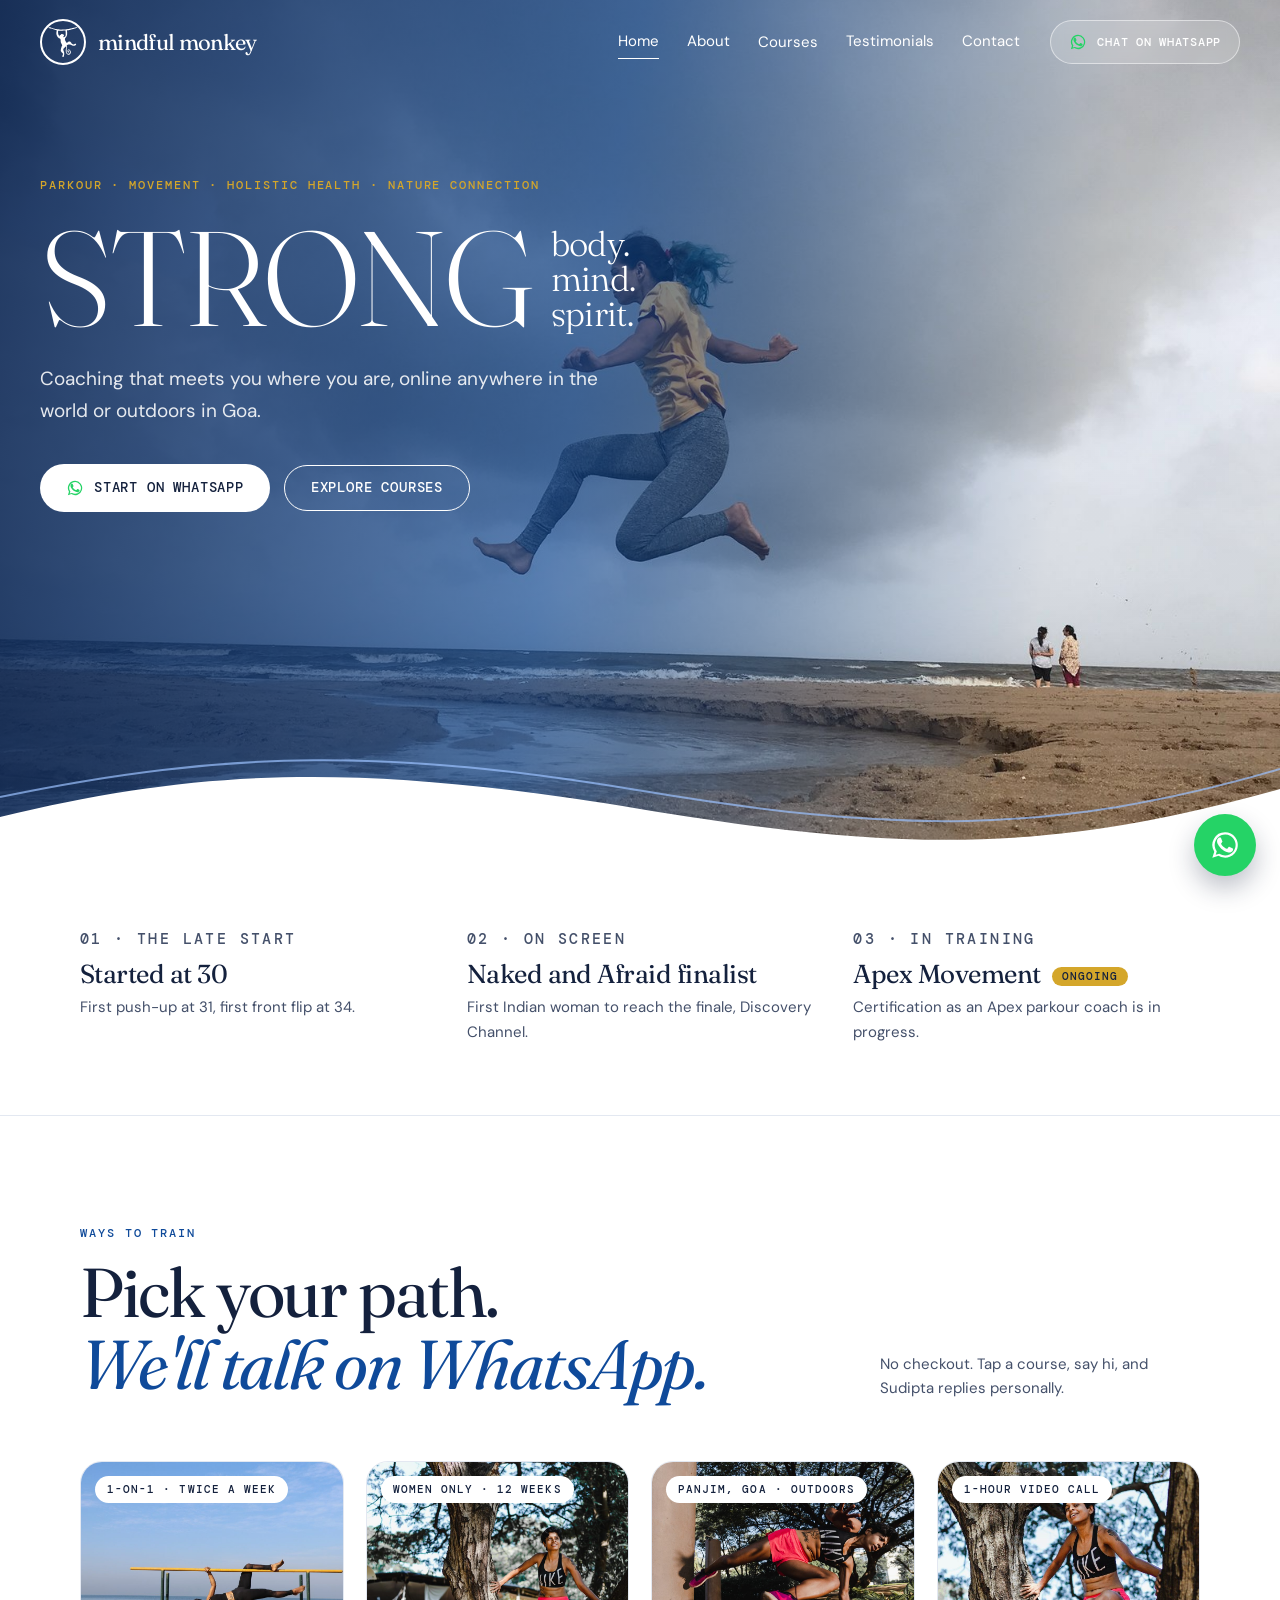
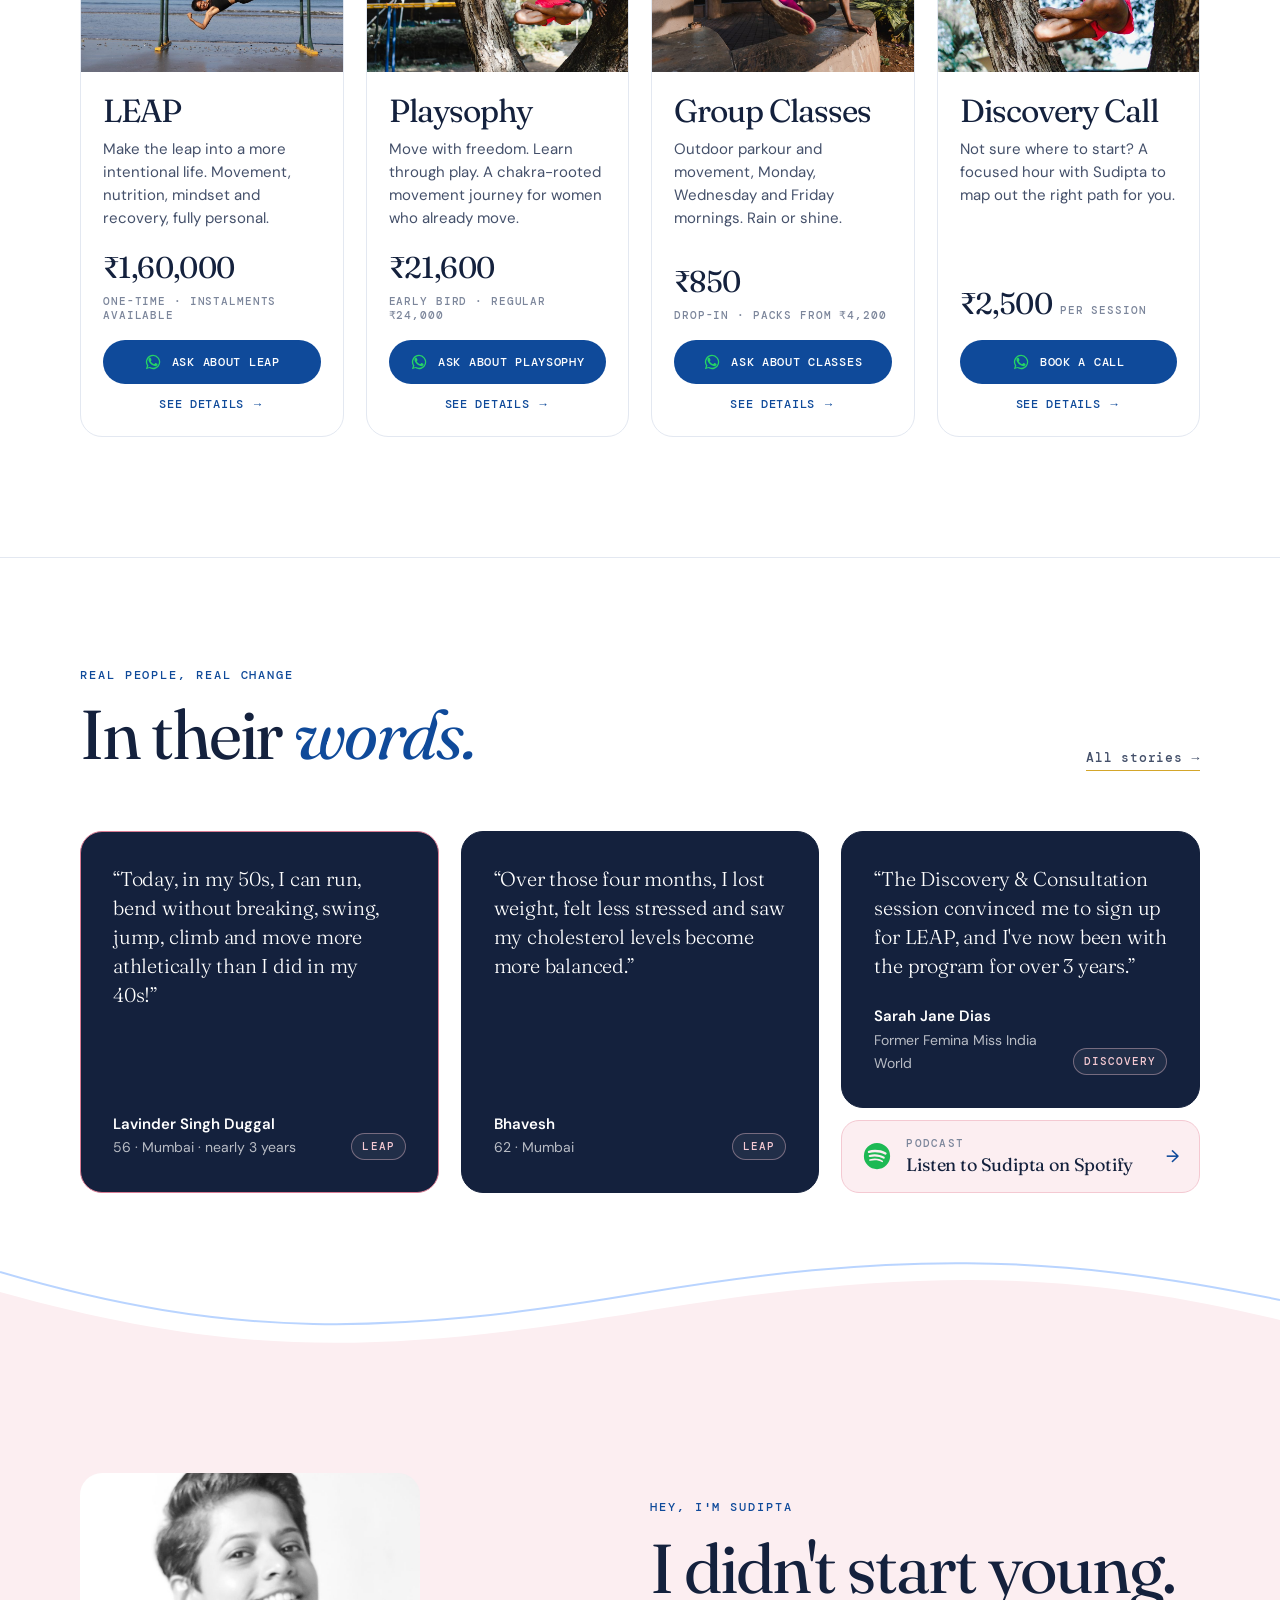
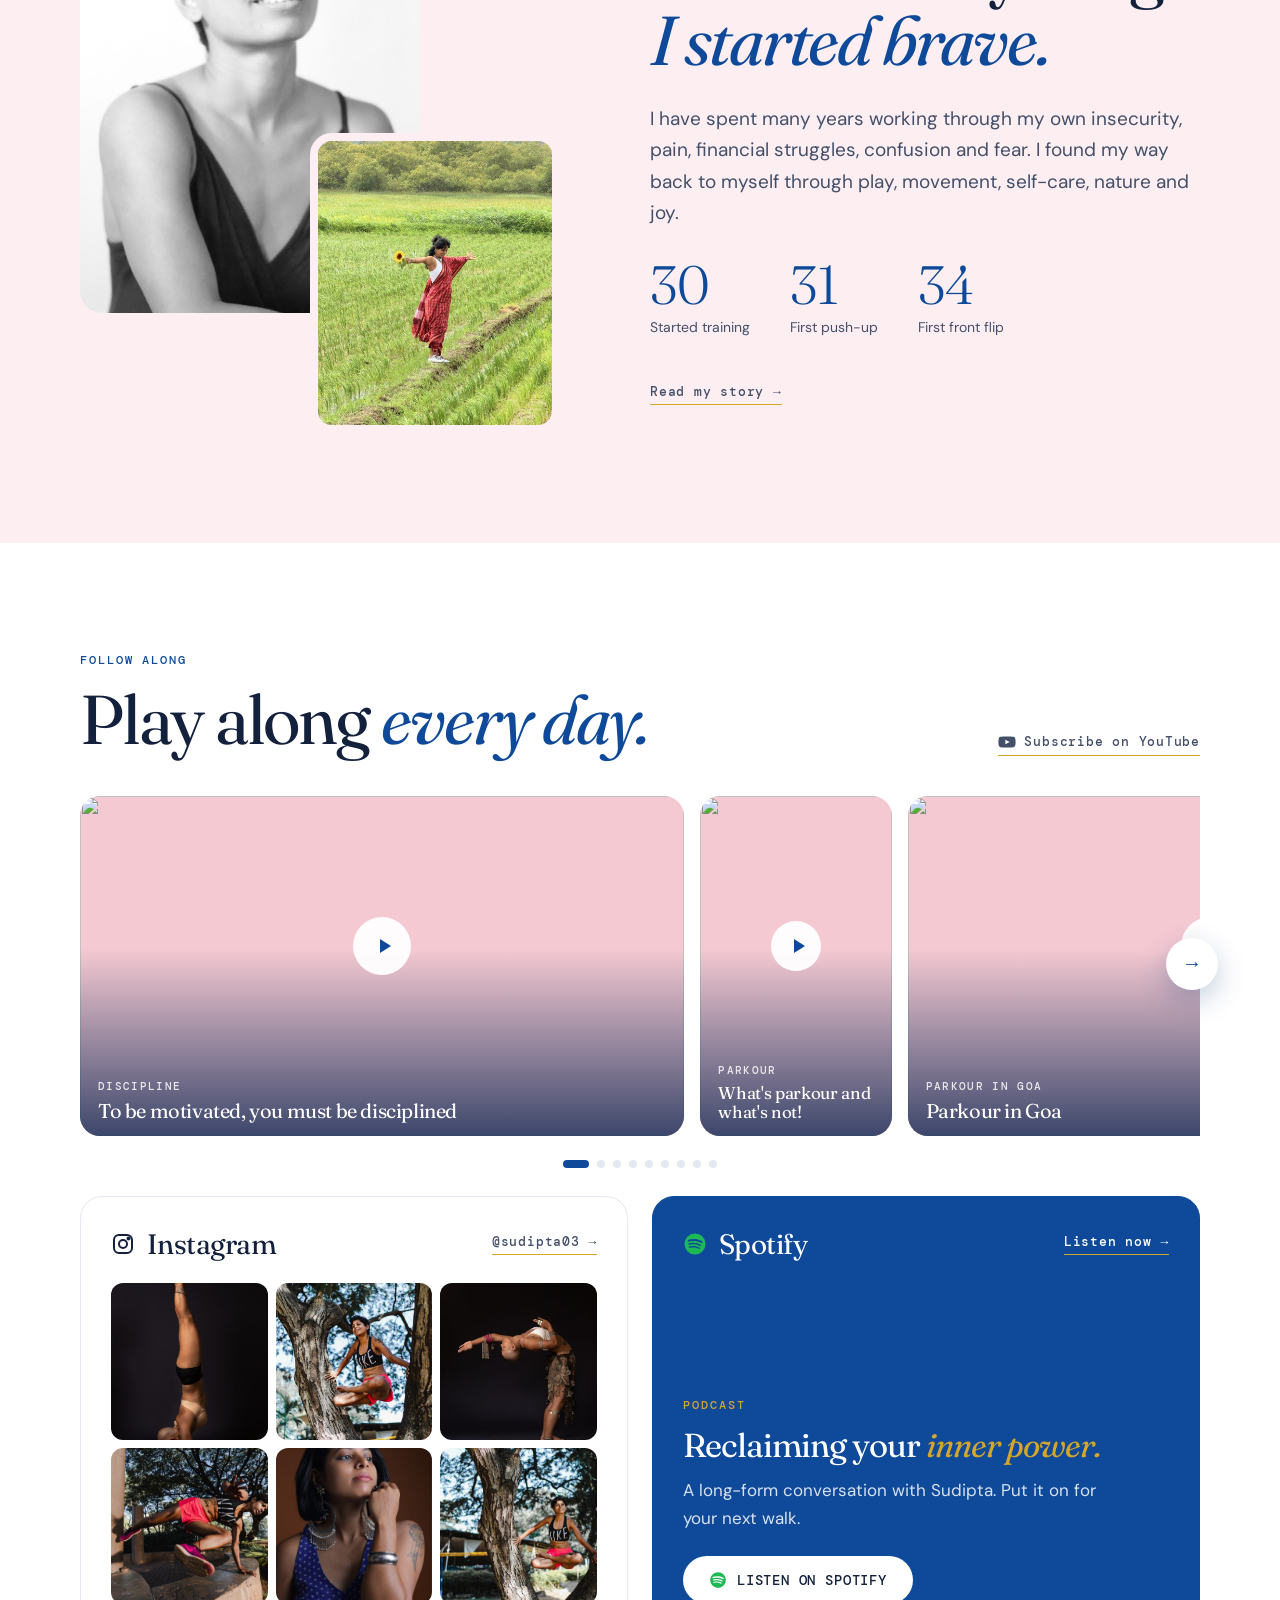
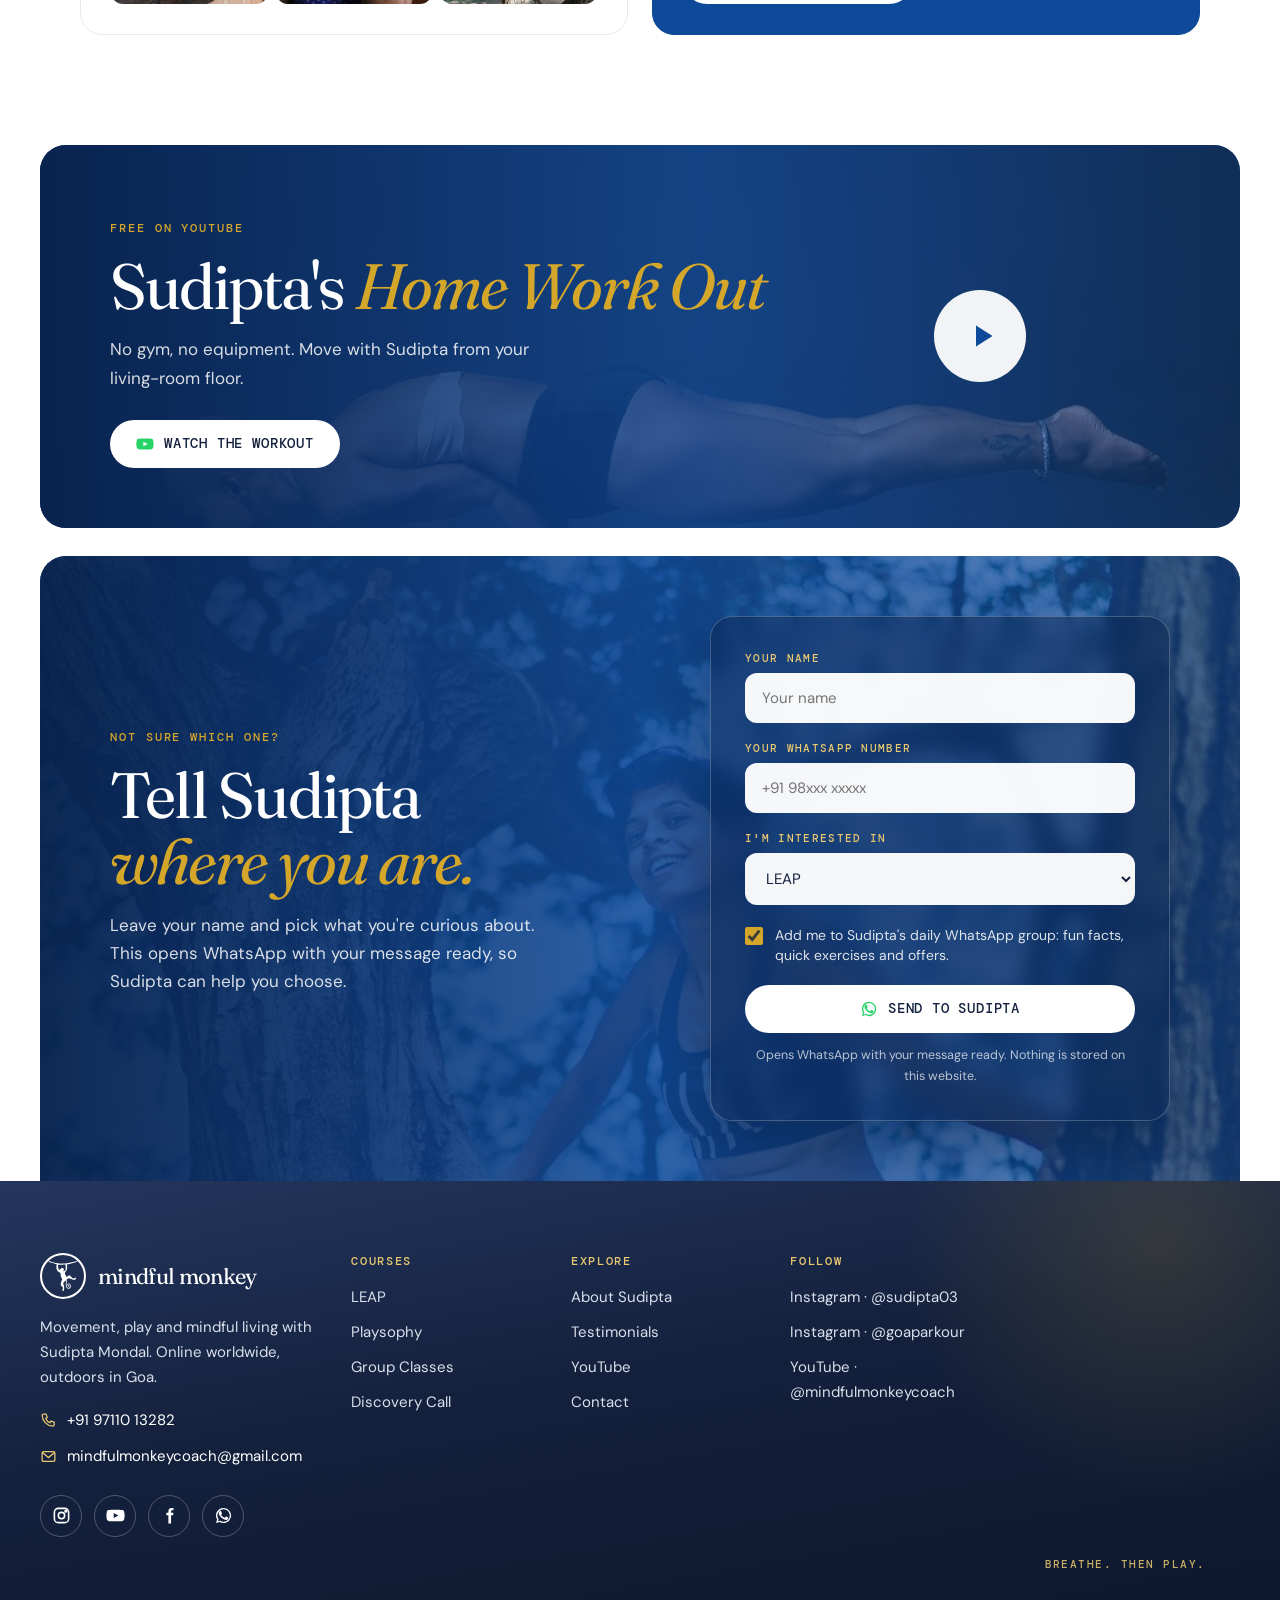
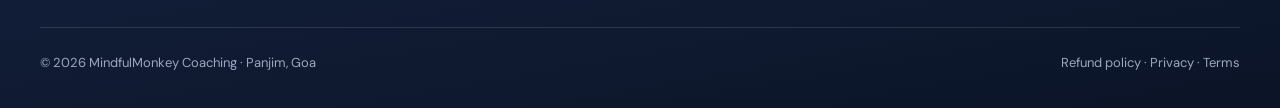
==== commit 33e932e8: "Nov 20 edits: Faith over fear / Care over cure, Spotify title, Articles I read, two press links, upc" ====
--- a/index.html
+++ b/index.html
@@ -12,7 +12,7 @@
 <link rel="icon" href="images/logo-blue.jpg">
 <link rel="preconnect" href="https://fonts.googleapis.com"><link rel="preconnect" href="https://fonts.gstatic.com" crossorigin>
 <link href="https://fonts.googleapis.com/css2?family=DM+Mono:wght@400;500&family=DM+Sans:opsz,wght@9..40,400;9..40,500;9..40,600&family=Fraunces:ital,opsz,wght@0,9..144,300;0,9..144,400;0,9..144,500;1,9..144,300;1,9..144,400&display=swap" rel="stylesheet">
-<link rel="stylesheet" href="css/site.css?v=mwhsy8vt">
+<link rel="stylesheet" href="css/site.css?v=mwotub2j">
 </head>
 <body>
 <svg width="0" height="0" style="position:absolute" aria-hidden="true"><symbol id="mk" viewBox="0 0 183.0 187.2"><path fill-rule="evenodd" d="M0.4,0.1 0.0,0.5 0.0,1.1 0.6,1.9 1.1,3.5 2.0,4.9 3.0,5.8 4.6,6.6 5.6,6.9 6.5,7.5 9.1,8.1 10.2,8.8 15.0,9.0 16.4,9.4 20.0,9.8 21.6,10.6 23.0,10.9 24.8,11.6 27.0,12.0 28.2,12.8 29.1,12.9 30.5,13.5 32.8,13.9 34.2,15.0 35.8,15.5 37.9,15.8 39.4,16.6 40.9,17.1 41.8,17.8 43.4,18.1 44.4,18.8 49.0,19.4 50.6,20.1 52.1,21.4 52.0,24.2 51.4,26.8 51.0,30.6 50.4,32.4 50.1,35.9 50.1,43.1 50.4,45.6 51.5,47.9 52.2,51.2 53.4,53.5 54.0,54.1 54.5,55.4 55.2,56.4 55.5,57.5 56.1,58.5 56.2,59.4 57.0,60.5 57.4,61.8 58.0,62.8 59.8,64.2 60.2,64.9 60.4,65.5 63.1,67.6 64.0,67.8 64.6,68.1 66.2,69.9 67.9,70.6 69.1,70.9 70.1,71.6 71.5,72.1 73.6,73.9 75.9,76.4 76.9,80.5 76.9,86.5 77.1,87.4 77.2,92.5 77.8,93.9 78.2,96.6 78.9,97.5 79.4,99.8 80.0,100.2 80.4,101.5 81.1,102.2 81.4,103.6 82.0,104.8 82.1,105.6 83.0,106.6 83.4,107.6 84.0,108.1 84.2,109.5 86.1,112.5 86.5,114.1 86.5,115.0 85.9,116.0 85.9,116.5 85.4,117.2 85.1,118.4 84.5,119.0 84.0,120.5 83.4,121.0 82.9,122.6 82.1,123.9 81.9,126.2 81.2,127.5 80.9,129.1 80.4,129.9 80.1,132.4 79.2,134.2 78.9,137.0 78.2,138.1 78.1,141.6 77.5,144.0 77.5,147.4 78.1,150.8 79.1,152.8 81.2,154.9 82.6,157.5 84.0,158.9 86.8,160.9 87.4,161.8 89.2,163.4 91.0,165.9 91.2,167.1 91.0,171.6 90.2,172.9 90.1,174.1 89.4,175.2 89.0,176.6 88.5,177.2 88.2,178.8 87.4,181.2 87.4,183.8 88.2,185.6 89.6,186.8 90.5,187.1 91.8,187.2 94.0,186.6 96.2,184.6 97.2,182.6 97.8,179.8 97.9,176.4 99.0,172.9 99.1,160.1 98.4,158.9 98.1,155.9 97.4,154.6 97.1,153.4 96.2,152.1 95.2,149.2 95.1,148.1 94.4,147.1 94.2,145.9 93.5,144.6 93.5,144.0 93.0,142.6 93.4,138.9 94.0,138.0 94.2,137.0 95.4,134.9 100.8,129.5 101.8,128.1 104.1,126.2 106.5,123.2 108.8,121.8 109.2,121.8 109.6,122.1 109.8,123.0 110.2,123.9 110.2,125.1 111.0,126.5 111.0,127.5 110.5,129.8 110.0,136.8 109.2,138.0 109.0,142.5 108.5,143.9 108.6,149.6 109.2,153.0 109.5,156.8 110.2,159.2 111.2,160.4 111.4,161.2 112.4,163.8 114.0,166.6 115.2,167.8 115.9,168.0 117.5,169.6 120.2,171.6 122.4,172.1 123.4,172.8 128.2,173.2 132.5,171.9 134.0,171.0 137.0,167.5 139.1,164.1 140.1,161.5 140.5,156.0 140.1,153.2 139.2,151.5 139.0,150.1 138.4,149.1 138.0,147.9 137.4,146.9 135.1,144.9 134.1,143.0 133.1,142.0 131.5,141.5 131.1,141.0 130.1,140.8 129.0,139.9 126.6,140.1 123.5,141.1 120.4,144.9 120.2,146.5 119.6,148.0 119.5,150.2 120.1,153.5 121.2,155.5 122.4,156.8 125.5,158.9 128.0,158.8 129.9,157.6 130.6,155.5 130.6,154.2 129.9,153.0 129.0,152.6 127.8,152.5 125.6,151.6 124.1,150.4 123.5,149.4 123.2,148.1 123.6,146.4 125.5,144.9 126.5,144.4 127.9,144.2 129.1,144.8 131.4,146.2 132.9,148.1 133.8,149.9 133.9,150.6 134.4,151.6 135.1,152.4 135.9,154.1 135.9,155.5 135.0,159.8 134.2,161.1 133.9,162.5 132.4,164.4 131.0,165.6 127.1,167.5 125.1,167.8 123.6,167.6 118.6,164.8 117.4,163.5 114.2,157.8 114.0,143.4 114.4,136.0 115.0,134.6 115.0,129.5 115.5,124.5 115.5,120.6 115.0,115.1 116.0,113.9 116.4,112.6 117.5,111.6 121.1,110.9 122.4,110.0 124.5,109.6 125.9,109.0 128.4,108.8 133.0,109.0 135.4,109.8 136.9,109.9 138.4,110.8 139.9,111.0 141.2,111.8 142.2,111.9 143.4,112.5 144.5,112.8 145.4,113.8 146.4,114.0 147.5,114.8 150.0,115.1 152.9,116.6 154.8,116.9 156.2,117.5 161.1,117.6 162.2,117.0 164.0,116.9 165.0,116.5 165.8,115.9 166.9,115.8 167.5,115.1 169.1,114.6 169.5,114.1 171.5,112.8 173.1,110.6 173.1,106.2 172.4,105.1 171.5,104.6 171.1,104.1 168.4,103.9 167.0,104.6 165.2,105.0 164.9,105.5 163.5,106.0 163.0,106.5 161.9,107.0 161.1,107.8 160.4,107.9 159.5,108.4 157.2,108.8 154.1,108.6 152.9,107.8 151.8,107.5 151.1,106.8 150.1,106.5 148.2,104.9 147.4,104.8 146.1,103.8 145.5,102.5 145.1,100.9 142.5,97.9 142.1,96.9 140.8,95.4 139.5,94.6 136.9,91.6 135.8,90.9 133.4,90.8 132.4,90.4 131.6,90.4 131.1,90.6 127.2,91.1 125.0,91.9 123.2,92.9 122.5,93.8 121.8,94.0 121.1,94.8 120.4,95.0 117.6,97.5 115.6,98.5 114.4,98.5 113.9,98.2 112.6,97.0 112.4,96.0 111.5,95.5 110.5,94.5 110.1,92.8 108.5,90.8 108.1,89.6 107.4,88.9 105.5,85.1 105.2,83.1 104.5,81.8 104.1,79.4 103.5,78.1 103.4,75.4 103.5,74.0 104.1,72.8 104.5,70.9 105.5,69.4 106.2,68.8 106.5,67.9 108.0,66.0 108.2,64.8 111.0,62.5 112.1,60.1 112.9,59.5 114.0,57.5 114.4,55.4 115.1,54.2 115.4,52.9 116.1,51.6 116.4,48.9 117.0,47.6 117.2,46.4 117.4,30.8 116.2,26.9 116.4,22.1 117.1,21.2 118.2,20.9 121.1,20.6 122.8,20.0 125.2,19.5 128.2,19.5 130.5,18.8 132.8,18.5 134.0,18.0 136.9,17.8 138.2,16.9 139.9,16.6 141.5,15.9 144.8,15.5 146.2,14.8 148.2,14.5 149.4,14.0 151.6,13.6 152.8,13.0 154.9,12.5 156.4,11.8 161.6,10.8 163.1,9.9 165.0,9.8 166.2,9.0 167.9,8.8 168.9,8.0 170.9,7.6 171.6,7.1 173.5,6.8 174.6,6.1 176.5,5.9 179.4,3.8 181.6,3.5 182.8,2.5 183.0,1.9 182.9,1.2 181.5,0.6 179.5,0.5 178.2,0.6 176.0,1.6 171.2,1.9 170.1,2.5 167.2,2.9 165.9,3.6 163.2,3.9 161.4,4.8 158.1,5.0 154.5,5.9 152.1,6.9 145.5,7.9 143.5,8.6 140.8,8.9 138.9,9.6 136.2,10.0 134.2,10.9 131.4,11.1 130.5,11.6 128.2,12.1 126.5,12.1 124.8,12.6 120.0,13.1 118.2,13.6 111.0,14.0 107.4,14.9 98.9,15.6 92.1,15.6 83.4,16.0 80.0,16.4 71.9,15.6 69.9,15.2 66.5,15.1 65.0,14.6 62.8,14.5 61.2,14.0 54.2,13.6 49.9,13.0 45.6,12.8 43.5,11.9 40.4,11.4 38.9,10.6 37.2,10.5 36.1,9.9 34.1,9.8 30.5,8.9 28.9,7.9 24.9,6.8 23.5,5.9 22.1,5.6 20.9,4.9 18.5,4.5 17.6,4.0 15.4,3.5 12.0,2.1 8.8,1.6 7.6,1.0 5.4,0.8 3.4,0.0ZM106.9,22.5 107.2,23.0 107.5,24.5 107.4,27.8 108.1,30.6 108.2,46.8 107.1,55.5 106.2,57.1 102.1,60.6 101.4,60.9 100.6,61.9 99.5,62.5 98.6,62.6 96.9,63.4 94.6,63.2 94.0,62.8 93.9,61.4 94.1,61.0 94.1,59.1 94.4,58.4 95.1,57.1 95.9,56.6 96.2,55.9 97.1,55.1 98.1,53.5 98.2,50.9 98.0,49.1 97.0,47.9 92.5,46.8 91.1,45.9 90.1,45.6 89.6,45.0 88.6,44.5 88.0,43.9 86.8,43.8 85.9,43.4 82.5,43.0 81.4,43.6 80.1,44.9 79.0,46.6 78.2,47.2 76.4,49.6 75.0,50.5 72.5,50.9 71.4,51.5 70.5,53.2 70.4,54.6 70.9,55.1 71.1,56.2 72.0,57.6 73.5,58.6 73.8,59.2 74.4,59.8 74.2,60.0 73.8,60.0 72.4,59.4 71.6,58.6 71.0,58.4 66.2,53.6 65.4,52.2 65.0,51.0 64.4,50.2 64.1,48.8 63.1,47.2 62.6,47.0 62.0,46.1 61.8,43.0 61.2,41.2 61.1,36.9 60.6,33.1 60.6,31.8 60.9,31.2 60.6,26.6 61.4,24.1 62.2,23.0 62.9,22.8 72.2,23.0 86.9,23.0 97.0,22.6 98.4,22.0 100.2,22.4 106.0,22.1Z"/></symbol></svg><header class="site-header over"><div class="wrap">
@@ -20,7 +20,7 @@
 <nav class="links" aria-label="Main">
 <a href="index.html" class="on">Home</a><a href="about.html">About</a>
 <span class="has-sub"><a href="courses.html">Courses</a><span class="sub">
-<a href="online-coaching/leap.html">LEAP · 1-on-1</a><a href="online-coaching/playsophy.html">Playsophy · women only</a><a href="group-classes.html">Group Classes · Goa</a><a href="discovery.html">Discovery Call</a><a href="online-coaching/compare.html">Compare LEAP and Playsophy</a></span></span>
+<a href="online-coaching/leap.html">LEAP · 1-on-1</a><a href="online-coaching/playsophy.html">Playsophy · women only</a><a href="group-classes.html">Group Classes · Goa</a><a href="discovery.html">Discovery Call</a><a href="courses.html#upcoming">Bootcamps, retreats &amp; workshops</a><a href="online-coaching/compare.html">Compare LEAP and Playsophy</a></span></span>
 <a href="testimonials.html">Testimonials</a><a href="contact.html">Contact</a>
 </nav>
 <a class="btn btn-blue hdr-cta" href="https://wa.me/919711013282?text=Hi%20Sudipta%2C%20I%20would%20like%20to%20know%20more%20about%20your%20coaching" target="_blank" rel="noopener"><svg viewBox="0 0 24 24" fill="currentColor" aria-hidden="true"><path d="M17.47 14.38c-.3-.15-1.76-.87-2.04-.97-.27-.1-.47-.15-.67.15-.2.3-.77.97-.94 1.17-.17.2-.35.22-.65.07-.3-.15-1.25-.46-2.38-1.47-.88-.78-1.47-1.75-1.65-2.05-.17-.3-.02-.46.13-.61.13-.13.3-.35.45-.52.15-.17.2-.3.3-.5.1-.2.05-.37-.02-.52-.07-.15-.67-1.62-.92-2.22-.24-.58-.49-.5-.67-.51h-.57c-.2 0-.52.07-.79.37-.27.3-1.04 1.02-1.04 2.48s1.07 2.87 1.22 3.07c.15.2 2.1 3.2 5.08 4.49.71.31 1.26.49 1.69.63.71.23 1.36.2 1.87.12.57-.08 1.76-.72 2.01-1.42.25-.7.25-1.3.17-1.42-.07-.13-.27-.2-.57-.35zM12.04 2.5a9.5 9.5 0 0 0-8.1 14.5L2.5 21.5l4.63-1.4a9.5 9.5 0 1 0 4.9-17.6zm0 17.3a7.78 7.78 0 0 1-3.97-1.08l-.28-.17-2.75.84.82-2.68-.18-.28a7.83 7.83 0 1 1 6.36 3.37z"/></svg> Chat on WhatsApp</a>
@@ -30,7 +30,7 @@
 <main>
 
 <section class="hero"><img src="images/hero-storm-jump.jpg" alt="Sudipta mid-jump on a stormy Goa beach">
-<div class="hero-vid" data-yt-bg="ikum498DmQI" data-start="41" aria-hidden="true"></div>
+<video class="hero-vid" data-lg="images/hero-loop.mp4" data-sm="images/hero-loop-sm.mp4" muted playsinline loop preload="none" aria-hidden="true" tabindex="-1"></video>
 <div class="wrap"><p class="eyebrow">Parkour · Movement · Holistic health · Nature connection</p>
 <h1 class="strong" aria-label="Strong body. Strong mind. Strong spirit."><span class="big" aria-hidden="true">STRONG</span><span class="three" aria-hidden="true"><span>body.</span><span>mind.</span><em>spirit.</em></span></h1>
 <p class="lede">Coaching that meets you where you are, online anywhere in the world or outdoors in Goa.</p>
@@ -46,15 +46,15 @@
 <section class="sec" style="border-top:1px solid var(--line)"><div class="wrap">
 <div class="head-row"><div><p class="eyebrow" style="margin-bottom:16px">Ways to train</p><h2 class="h2">Pick your path.<br><em>We'll talk on WhatsApp.</em></h2></div>
 <p style="font-size:15px;max-width:320px">No checkout. Tap a course, say hi, and Sudipta replies personally.</p></div>
-<div class="cards"><div class="card rv"><a class="ph" href="online-coaching/leap.html"><img src="images/leap-back-lever.jpg" alt="LEAP"><span class="tag">1-on-1 · twice a week</span></a>
+<div class="cards"><div class="card rv"><a class="ph" href="online-coaching/leap.html"><img loading="lazy" decoding="async" src="images/leap-back-lever.jpg" alt="LEAP"><span class="tag">1-on-1 · twice a week</span></a>
 <div class="bd"><h3><a href="online-coaching/leap.html">LEAP</a></h3><p class="d">Make the leap into a more intentional life. Movement, nutrition, mindset and recovery, fully personal.</p><div class="price"><b><span data-inr="160000">₹1,60,000</span></b><span>one-time · instalments available</span></div>
-<a class="btn btn-blue" href="https://wa.me/919711013282?text=Hi%20I%20am%20interested%20in%20LEAP" target="_blank" rel="noopener"><svg viewBox="0 0 24 24" fill="currentColor" aria-hidden="true"><path d="M17.47 14.38c-.3-.15-1.76-.87-2.04-.97-.27-.1-.47-.15-.67.15-.2.3-.77.97-.94 1.17-.17.2-.35.22-.65.07-.3-.15-1.25-.46-2.38-1.47-.88-.78-1.47-1.75-1.65-2.05-.17-.3-.02-.46.13-.61.13-.13.3-.35.45-.52.15-.17.2-.3.3-.5.1-.2.05-.37-.02-.52-.07-.15-.67-1.62-.92-2.22-.24-.58-.49-.5-.67-.51h-.57c-.2 0-.52.07-.79.37-.27.3-1.04 1.02-1.04 2.48s1.07 2.87 1.22 3.07c.15.2 2.1 3.2 5.08 4.49.71.31 1.26.49 1.69.63.71.23 1.36.2 1.87.12.57-.08 1.76-.72 2.01-1.42.25-.7.25-1.3.17-1.42-.07-.13-.27-.2-.57-.35zM12.04 2.5a9.5 9.5 0 0 0-8.1 14.5L2.5 21.5l4.63-1.4a9.5 9.5 0 1 0 4.9-17.6zm0 17.3a7.78 7.78 0 0 1-3.97-1.08l-.28-.17-2.75.84.82-2.68-.18-.28a7.83 7.83 0 1 1 6.36 3.37z"/></svg> Ask about LEAP</a><a class="more" href="online-coaching/leap.html">See details →</a></div></div><div class="card rv"><a class="ph" href="online-coaching/playsophy.html"><img src="images/playsophy-tree.jpg" alt="Playsophy"><span class="tag">Women only · 12 weeks</span></a>
+<a class="btn btn-blue" href="https://wa.me/919711013282?text=Hi%20I%20am%20interested%20in%20LEAP" target="_blank" rel="noopener"><svg viewBox="0 0 24 24" fill="currentColor" aria-hidden="true"><path d="M17.47 14.38c-.3-.15-1.76-.87-2.04-.97-.27-.1-.47-.15-.67.15-.2.3-.77.97-.94 1.17-.17.2-.35.22-.65.07-.3-.15-1.25-.46-2.38-1.47-.88-.78-1.47-1.75-1.65-2.05-.17-.3-.02-.46.13-.61.13-.13.3-.35.45-.52.15-.17.2-.3.3-.5.1-.2.05-.37-.02-.52-.07-.15-.67-1.62-.92-2.22-.24-.58-.49-.5-.67-.51h-.57c-.2 0-.52.07-.79.37-.27.3-1.04 1.02-1.04 2.48s1.07 2.87 1.22 3.07c.15.2 2.1 3.2 5.08 4.49.71.31 1.26.49 1.69.63.71.23 1.36.2 1.87.12.57-.08 1.76-.72 2.01-1.42.25-.7.25-1.3.17-1.42-.07-.13-.27-.2-.57-.35zM12.04 2.5a9.5 9.5 0 0 0-8.1 14.5L2.5 21.5l4.63-1.4a9.5 9.5 0 1 0 4.9-17.6zm0 17.3a7.78 7.78 0 0 1-3.97-1.08l-.28-.17-2.75.84.82-2.68-.18-.28a7.83 7.83 0 1 1 6.36 3.37z"/></svg> Ask about LEAP</a><a class="more" href="online-coaching/leap.html">See details →</a></div></div><div class="card rv"><a class="ph" href="online-coaching/playsophy.html"><img loading="lazy" decoding="async" src="images/playsophy-tree.jpg" alt="Playsophy"><span class="tag">Women only · 12 weeks</span></a>
 <div class="bd"><h3><a href="online-coaching/playsophy.html">Playsophy</a></h3><p class="d">Move with freedom. Learn through play. A chakra-rooted movement journey for women who already move.</p><div class="price"><b><span data-inr="21600">₹21,600</span></b><span>early bird · regular <span data-inr="24000">₹24,000</span></span></div>
-<a class="btn btn-blue" href="https://wa.me/919711013282?text=Hi%20I%20am%20interested%20in%20Playsophy" target="_blank" rel="noopener"><svg viewBox="0 0 24 24" fill="currentColor" aria-hidden="true"><path d="M17.47 14.38c-.3-.15-1.76-.87-2.04-.97-.27-.1-.47-.15-.67.15-.2.3-.77.97-.94 1.17-.17.2-.35.22-.65.07-.3-.15-1.25-.46-2.38-1.47-.88-.78-1.47-1.75-1.65-2.05-.17-.3-.02-.46.13-.61.13-.13.3-.35.45-.52.15-.17.2-.3.3-.5.1-.2.05-.37-.02-.52-.07-.15-.67-1.62-.92-2.22-.24-.58-.49-.5-.67-.51h-.57c-.2 0-.52.07-.79.37-.27.3-1.04 1.02-1.04 2.48s1.07 2.87 1.22 3.07c.15.2 2.1 3.2 5.08 4.49.71.31 1.26.49 1.69.63.71.23 1.36.2 1.87.12.57-.08 1.76-.72 2.01-1.42.25-.7.25-1.3.17-1.42-.07-.13-.27-.2-.57-.35zM12.04 2.5a9.5 9.5 0 0 0-8.1 14.5L2.5 21.5l4.63-1.4a9.5 9.5 0 1 0 4.9-17.6zm0 17.3a7.78 7.78 0 0 1-3.97-1.08l-.28-.17-2.75.84.82-2.68-.18-.28a7.83 7.83 0 1 1 6.36 3.37z"/></svg> Ask about Playsophy</a><a class="more" href="online-coaching/playsophy.html">See details →</a></div></div><div class="card rv"><a class="ph" href="group-classes.html"><img src="images/groupclass-vault.jpg" alt="Group Classes"><span class="tag">Panjim, Goa · Outdoors</span></a>
+<a class="btn btn-blue" href="https://wa.me/919711013282?text=Hi%20I%20am%20interested%20in%20Playsophy" target="_blank" rel="noopener"><svg viewBox="0 0 24 24" fill="currentColor" aria-hidden="true"><path d="M17.47 14.38c-.3-.15-1.76-.87-2.04-.97-.27-.1-.47-.15-.67.15-.2.3-.77.97-.94 1.17-.17.2-.35.22-.65.07-.3-.15-1.25-.46-2.38-1.47-.88-.78-1.47-1.75-1.65-2.05-.17-.3-.02-.46.13-.61.13-.13.3-.35.45-.52.15-.17.2-.3.3-.5.1-.2.05-.37-.02-.52-.07-.15-.67-1.62-.92-2.22-.24-.58-.49-.5-.67-.51h-.57c-.2 0-.52.07-.79.37-.27.3-1.04 1.02-1.04 2.48s1.07 2.87 1.22 3.07c.15.2 2.1 3.2 5.08 4.49.71.31 1.26.49 1.69.63.71.23 1.36.2 1.87.12.57-.08 1.76-.72 2.01-1.42.25-.7.25-1.3.17-1.42-.07-.13-.27-.2-.57-.35zM12.04 2.5a9.5 9.5 0 0 0-8.1 14.5L2.5 21.5l4.63-1.4a9.5 9.5 0 1 0 4.9-17.6zm0 17.3a7.78 7.78 0 0 1-3.97-1.08l-.28-.17-2.75.84.82-2.68-.18-.28a7.83 7.83 0 1 1 6.36 3.37z"/></svg> Ask about Playsophy</a><a class="more" href="online-coaching/playsophy.html">See details →</a></div></div><div class="card rv"><a class="ph" href="group-classes.html"><img loading="lazy" decoding="async" src="images/groupclass-vault.jpg" alt="Group Classes"><span class="tag">Panjim, Goa · Outdoors</span></a>
 <div class="bd"><h3><a href="group-classes.html">Group Classes</a></h3><p class="d">Outdoor parkour and movement, Monday, Wednesday and Friday mornings. Rain or shine.</p><div class="price"><b><span data-inr="850">₹850</span></b><span>drop-in · packs from <span data-inr="4200">₹4,200</span></span></div>
-<a class="btn btn-blue" href="https://wa.me/919711013282?text=Hi%20I%20am%20interested%20in%20Group%20Classes" target="_blank" rel="noopener"><svg viewBox="0 0 24 24" fill="currentColor" aria-hidden="true"><path d="M17.47 14.38c-.3-.15-1.76-.87-2.04-.97-.27-.1-.47-.15-.67.15-.2.3-.77.97-.94 1.17-.17.2-.35.22-.65.07-.3-.15-1.25-.46-2.38-1.47-.88-.78-1.47-1.75-1.65-2.05-.17-.3-.02-.46.13-.61.13-.13.3-.35.45-.52.15-.17.2-.3.3-.5.1-.2.05-.37-.02-.52-.07-.15-.67-1.62-.92-2.22-.24-.58-.49-.5-.67-.51h-.57c-.2 0-.52.07-.79.37-.27.3-1.04 1.02-1.04 2.48s1.07 2.87 1.22 3.07c.15.2 2.1 3.2 5.08 4.49.71.31 1.26.49 1.69.63.71.23 1.36.2 1.87.12.57-.08 1.76-.72 2.01-1.42.25-.7.25-1.3.17-1.42-.07-.13-.27-.2-.57-.35zM12.04 2.5a9.5 9.5 0 0 0-8.1 14.5L2.5 21.5l4.63-1.4a9.5 9.5 0 1 0 4.9-17.6zm0 17.3a7.78 7.78 0 0 1-3.97-1.08l-.28-.17-2.75.84.82-2.68-.18-.28a7.83 7.83 0 1 1 6.36 3.37z"/></svg> Ask about Group</a><a class="more" href="group-classes.html">See details →</a></div></div><div class="card rv"><a class="ph" href="discovery.html"><img src="images/leap-tree-smile.jpg" alt="Discovery Call"><span class="tag">1-hour video call</span></a>
+<a class="btn btn-blue" href="https://wa.me/919711013282?text=Hi%20I%20am%20interested%20in%20Group%20Classes" target="_blank" rel="noopener"><svg viewBox="0 0 24 24" fill="currentColor" aria-hidden="true"><path d="M17.47 14.38c-.3-.15-1.76-.87-2.04-.97-.27-.1-.47-.15-.67.15-.2.3-.77.97-.94 1.17-.17.2-.35.22-.65.07-.3-.15-1.25-.46-2.38-1.47-.88-.78-1.47-1.75-1.65-2.05-.17-.3-.02-.46.13-.61.13-.13.3-.35.45-.52.15-.17.2-.3.3-.5.1-.2.05-.37-.02-.52-.07-.15-.67-1.62-.92-2.22-.24-.58-.49-.5-.67-.51h-.57c-.2 0-.52.07-.79.37-.27.3-1.04 1.02-1.04 2.48s1.07 2.87 1.22 3.07c.15.2 2.1 3.2 5.08 4.49.71.31 1.26.49 1.69.63.71.23 1.36.2 1.87.12.57-.08 1.76-.72 2.01-1.42.25-.7.25-1.3.17-1.42-.07-.13-.27-.2-.57-.35zM12.04 2.5a9.5 9.5 0 0 0-8.1 14.5L2.5 21.5l4.63-1.4a9.5 9.5 0 1 0 4.9-17.6zm0 17.3a7.78 7.78 0 0 1-3.97-1.08l-.28-.17-2.75.84.82-2.68-.18-.28a7.83 7.83 0 1 1 6.36 3.37z"/></svg> Ask about classes</a><a class="more" href="group-classes.html">See details →</a></div></div><div class="card rv"><a class="ph" href="discovery.html"><img loading="lazy" decoding="async" src="images/leap-tree-smile.jpg" alt="Discovery Call"><span class="tag">1-hour video call</span></a>
 <div class="bd"><h3><a href="discovery.html">Discovery Call</a></h3><p class="d">Not sure where to start? A focused hour with Sudipta to map out the right path for you.</p><div class="price"><b><span data-inr="2500">₹2,500</span></b><span>per session</span></div>
-<a class="btn btn-blue" href="https://wa.me/919711013282?text=Hi%20I%20am%20interested%20in%20Discovery%20Call" target="_blank" rel="noopener"><svg viewBox="0 0 24 24" fill="currentColor" aria-hidden="true"><path d="M17.47 14.38c-.3-.15-1.76-.87-2.04-.97-.27-.1-.47-.15-.67.15-.2.3-.77.97-.94 1.17-.17.2-.35.22-.65.07-.3-.15-1.25-.46-2.38-1.47-.88-.78-1.47-1.75-1.65-2.05-.17-.3-.02-.46.13-.61.13-.13.3-.35.45-.52.15-.17.2-.3.3-.5.1-.2.05-.37-.02-.52-.07-.15-.67-1.62-.92-2.22-.24-.58-.49-.5-.67-.51h-.57c-.2 0-.52.07-.79.37-.27.3-1.04 1.02-1.04 2.48s1.07 2.87 1.22 3.07c.15.2 2.1 3.2 5.08 4.49.71.31 1.26.49 1.69.63.71.23 1.36.2 1.87.12.57-.08 1.76-.72 2.01-1.42.25-.7.25-1.3.17-1.42-.07-.13-.27-.2-.57-.35zM12.04 2.5a9.5 9.5 0 0 0-8.1 14.5L2.5 21.5l4.63-1.4a9.5 9.5 0 1 0 4.9-17.6zm0 17.3a7.78 7.78 0 0 1-3.97-1.08l-.28-.17-2.75.84.82-2.68-.18-.28a7.83 7.83 0 1 1 6.36 3.37z"/></svg> Ask about Discovery</a><a class="more" href="discovery.html">See details →</a></div></div></div>
+<a class="btn btn-blue" href="https://wa.me/919711013282?text=Hi%20I%20am%20interested%20in%20a%20Discovery%20Call" target="_blank" rel="noopener"><svg viewBox="0 0 24 24" fill="currentColor" aria-hidden="true"><path d="M17.47 14.38c-.3-.15-1.76-.87-2.04-.97-.27-.1-.47-.15-.67.15-.2.3-.77.97-.94 1.17-.17.2-.35.22-.65.07-.3-.15-1.25-.46-2.38-1.47-.88-.78-1.47-1.75-1.65-2.05-.17-.3-.02-.46.13-.61.13-.13.3-.35.45-.52.15-.17.2-.3.3-.5.1-.2.05-.37-.02-.52-.07-.15-.67-1.62-.92-2.22-.24-.58-.49-.5-.67-.51h-.57c-.2 0-.52.07-.79.37-.27.3-1.04 1.02-1.04 2.48s1.07 2.87 1.22 3.07c.15.2 2.1 3.2 5.08 4.49.71.31 1.26.49 1.69.63.71.23 1.36.2 1.87.12.57-.08 1.76-.72 2.01-1.42.25-.7.25-1.3.17-1.42-.07-.13-.27-.2-.57-.35zM12.04 2.5a9.5 9.5 0 0 0-8.1 14.5L2.5 21.5l4.63-1.4a9.5 9.5 0 1 0 4.9-17.6zm0 17.3a7.78 7.78 0 0 1-3.97-1.08l-.28-.17-2.75.84.82-2.68-.18-.28a7.83 7.83 0 1 1 6.36 3.37z"/></svg> Book a call</a><a class="more" href="discovery.html">See details →</a></div></div></div>
 <p class="fx-note"></p>
 </div></section>
 
@@ -64,7 +64,7 @@
 </div></section>
 
 <section class="sec bio bg-blush wave-top"><svg class="wave" viewBox="0 0 1440 150" preserveAspectRatio="none" aria-hidden="true" style="transform:scaleX(-1)"><path d="M0 95 C 240 30 420 30 720 85 S 1180 140 1440 60 L1440 150 L0 150Z" fill="#FCEEF1"/><path d="M0 70 C 260 10 440 10 720 62 S 1180 120 1440 35" fill="none" stroke="#9CC2FF" stroke-width="2" opacity=".7" vector-effect="non-scaling-stroke"/></svg><div class="wrap">
-<div class="ph"><img class="a" src="images/about-portrait.jpg" alt="Portrait of Sudipta Mondal"><img class="b" src="images/about-sunflower.jpg" alt="Sudipta in a Goa paddy field holding a sunflower"></div>
+<div class="ph"><img class="a" src="images/about-portrait.jpg" alt="Portrait of Sudipta Mondal"><img loading="lazy" decoding="async" class="b" src="images/about-sunflower.jpg" alt="Sudipta in a Goa paddy field holding a sunflower"></div>
 <div class="rv"><p class="eyebrow">Hey, I'm Sudipta</p><h2 class="h2">I didn't start young.<br><em>I started brave.</em></h2>
 <p class="lede">I have spent many years working through my own insecurity, pain, financial struggles, confusion and fear. I found my way back to myself through play, movement, self-care, nature and joy.</p>
 <div class="steps"><div><b>30</b><span>Started training</span></div><div><b>31</b><span>First push-up</span></div><div><b>34</b><span>First front flip</span></div></div>
@@ -79,27 +79,27 @@
 <div class="car-dots" aria-hidden="true"></div></div>
 <div class="sgrid" style="margin-top:28px">
 <div class="sc rv"><div class="top"><b><svg viewBox="0 0 24 24" fill="none" stroke="currentColor" stroke-width="2" aria-hidden="true"><rect x="3" y="3" width="18" height="18" rx="5"/><circle cx="12" cy="12" r="4"/><circle cx="17.5" cy="6.5" r="1" fill="currentColor"/></svg> Instagram</b><a class="text-link" href="https://www.instagram.com/sudipta03/" target="_blank" rel="noopener">@sudipta03 →</a></div>
-<div class="ig"><a href="https://www.instagram.com/sudipta03/" target="_blank" rel="noopener"><img src="images/about-headstand.jpg" alt=""></a><a href="https://www.instagram.com/sudipta03/" target="_blank" rel="noopener"><img src="images/leap-tree-smile.jpg" alt=""></a><a href="https://www.instagram.com/sudipta03/" target="_blank" rel="noopener"><img src="images/about-backbend.jpg" alt=""></a><a href="https://www.instagram.com/sudipta03/" target="_blank" rel="noopener"><img src="images/groupclass-vault.jpg" alt=""></a><a href="https://www.instagram.com/sudipta03/" target="_blank" rel="noopener"><img src="images/about-blue-dress.jpg" alt=""></a><a href="https://www.instagram.com/sudipta03/" target="_blank" rel="noopener"><img src="images/playsophy-tree.jpg" alt=""></a></div></div>
+<div class="ig"><a href="https://www.instagram.com/sudipta03/" target="_blank" rel="noopener"><img loading="lazy" decoding="async" src="images/about-headstand.jpg" alt=""></a><a href="https://www.instagram.com/sudipta03/" target="_blank" rel="noopener"><img loading="lazy" decoding="async" src="images/leap-tree-smile.jpg" alt=""></a><a href="https://www.instagram.com/sudipta03/" target="_blank" rel="noopener"><img loading="lazy" decoding="async" src="images/about-backbend.jpg" alt=""></a><a href="https://www.instagram.com/sudipta03/" target="_blank" rel="noopener"><img loading="lazy" decoding="async" src="images/groupclass-vault.jpg" alt=""></a><a href="https://www.instagram.com/sudipta03/" target="_blank" rel="noopener"><img loading="lazy" decoding="async" src="images/about-blue-dress.jpg" alt=""></a><a href="https://www.instagram.com/sudipta03/" target="_blank" rel="noopener"><img loading="lazy" decoding="async" src="images/playsophy-tree.jpg" alt=""></a></div></div>
 <a class="sc pod rv" href="https://open.spotify.com/episode/54Nv5suDxa9mOo6LTFc88x" target="_blank" rel="noopener"><div class="top"><b><svg viewBox="0 0 24 24" fill="currentColor" aria-hidden="true"><path d="M12 1.5a10.5 10.5 0 1 0 0 21 10.5 10.5 0 0 0 0-21Zm4.8 15.15a.66.66 0 0 1-.9.22c-2.48-1.51-5.6-1.86-9.27-1.02a.66.66 0 1 1-.3-1.28c4.02-.92 7.47-.52 10.25 1.18.31.19.41.59.22.9Zm1.29-2.86a.82.82 0 0 1-1.13.27c-2.84-1.75-7.17-2.25-10.53-1.23a.82.82 0 1 1-.48-1.57c3.84-1.17 8.61-.6 11.87 1.4.39.24.51.75.27 1.13Zm.11-2.98C14.8 8.8 9.18 8.6 5.92 9.6a.98.98 0 1 1-.57-1.88c3.74-1.14 9.96-.92 13.88 1.41a.98.98 0 0 1-1.03 1.68Z"/></svg> Spotify</b><span class="text-link">Listen now →</span></div>
-<p class="eyebrow">Podcast</p><h3>A raw conversation on devotion, Maya and <em>inner awakening.</em></h3>
+<p class="eyebrow">Podcast</p><h3>Reclaiming your <em>inner power.</em></h3>
 <p>A long-form conversation with Sudipta. Put it on for your next walk.</p>
 <span class="btn btn-blue"><svg viewBox="0 0 24 24" fill="currentColor" aria-hidden="true"><path d="M12 1.5a10.5 10.5 0 1 0 0 21 10.5 10.5 0 0 0 0-21Zm4.8 15.15a.66.66 0 0 1-.9.22c-2.48-1.51-5.6-1.86-9.27-1.02a.66.66 0 1 1-.3-1.28c4.02-.92 7.47-.52 10.25 1.18.31.19.41.59.22.9Zm1.29-2.86a.82.82 0 0 1-1.13.27c-2.84-1.75-7.17-2.25-10.53-1.23a.82.82 0 1 1-.48-1.57c3.84-1.17 8.61-.6 11.87 1.4.39.24.51.75.27 1.13Zm.11-2.98C14.8 8.8 9.18 8.6 5.92 9.6a.98.98 0 1 1-.57-1.88c3.74-1.14 9.96-.92 13.88 1.41a.98.98 0 0 1-1.03 1.68Z"/></svg> Listen on Spotify</span></a>
 </div></div></section>
 <section class="workout has-tail"><div class="wrap" style="max-width:1360px">
-<a class="banner" href="https://www.youtube.com/watch?v=d_9e7xTF6Dw" target="_blank" rel="noopener" data-yt="d_9e7xTF6Dw"><img src="images/about-plank.jpg" alt="Sudipta holding a plank on paralettes"><div class="inner">
+<a class="banner" href="https://www.youtube.com/watch?v=d_9e7xTF6Dw" target="_blank" rel="noopener" data-yt="d_9e7xTF6Dw"><img loading="lazy" decoding="async" src="images/about-plank.jpg" alt="Sudipta holding a plank on paralettes"><div class="inner">
 <p class="eyebrow" style="margin-bottom:16px">Free on YouTube</p>
 <h2>Sudipta's <em>Home Work Out</em></h2>
 <p>No gym, no equipment. Move with Sudipta from your living-room floor.</p>
 <span class="btn btn-white"><svg viewBox="0 0 24 24" fill="currentColor" aria-hidden="true"><path d="M23 7.2a3 3 0 0 0-2.1-2.1C19 4.6 12 4.6 12 4.6s-7 0-8.9.5A3 3 0 0 0 1 7.2 31 31 0 0 0 .5 12 31 31 0 0 0 1 16.8a3 3 0 0 0 2.1 2.1c1.9.5 8.9.5 8.9.5s7 0 8.9-.5a3 3 0 0 0 2.1-2.1 31 31 0 0 0 .5-4.8 31 31 0 0 0-.5-4.8ZM9.8 15.1V8.9L15.6 12l-5.8 3.1Z"/></svg> Watch the workout</span></div><span class="play"><svg viewBox="0 0 24 24" fill="currentColor" aria-hidden="true"><path d="M8 5v14l11-7z"/></svg></span></a>
 </div></section><section class="workout form-banner"><div class="wrap" style="max-width:1360px"><div class="banner">
-<img src="images/leap-tree-smile.jpg" alt=""><div class="inner">
+<img loading="lazy" decoding="async" src="images/leap-tree-smile.jpg" alt=""><div class="inner">
 <div><p class="eyebrow" style="margin-bottom:16px">Not sure which one?</p><h2>Tell Sudipta<br><em>where you are.</em></h2>
 <p>Leave your name and pick what you're curious about. This opens WhatsApp with your message ready, so Sudipta can help you choose.</p></div>
 <form class="form wa-form rv">
 <label for="f-name">Your name</label><input id="f-name" type="text" name="name" placeholder="Your name" autocomplete="name">
 <label for="f-phone">Your WhatsApp number</label><input id="f-phone" type="tel" name="phone" placeholder="+91 98xxx xxxxx" autocomplete="tel">
 <label for="f-int">I'm interested in</label><select id="f-int" name="interest">
-<option>LEAP</option><option>Playsophy</option><option>Group Classes in Goa</option><option>a Discovery Call</option><option>Not sure yet</option></select>
+<option>LEAP</option><option>Playsophy</option><option>Group Classes in Goa</option><option value="a Discovery Call">A Discovery Call</option><option>Not sure yet</option></select>
 <label class="chk"><input type="checkbox" name="join" checked> Add me to Sudipta's daily WhatsApp group: fun facts, quick exercises and offers.</label>
 <button class="btn btn-blue" type="submit"><svg viewBox="0 0 24 24" fill="currentColor" aria-hidden="true"><path d="M17.47 14.38c-.3-.15-1.76-.87-2.04-.97-.27-.1-.47-.15-.67.15-.2.3-.77.97-.94 1.17-.17.2-.35.22-.65.07-.3-.15-1.25-.46-2.38-1.47-.88-.78-1.47-1.75-1.65-2.05-.17-.3-.02-.46.13-.61.13-.13.3-.35.45-.52.15-.17.2-.3.3-.5.1-.2.05-.37-.02-.52-.07-.15-.67-1.62-.92-2.22-.24-.58-.49-.5-.67-.51h-.57c-.2 0-.52.07-.79.37-.27.3-1.04 1.02-1.04 2.48s1.07 2.87 1.22 3.07c.15.2 2.1 3.2 5.08 4.49.71.31 1.26.49 1.69.63.71.23 1.36.2 1.87.12.57-.08 1.76-.72 2.01-1.42.25-.7.25-1.3.17-1.42-.07-.13-.27-.2-.57-.35zM12.04 2.5a9.5 9.5 0 0 0-8.1 14.5L2.5 21.5l4.63-1.4a9.5 9.5 0 1 0 4.9-17.6zm0 17.3a7.78 7.78 0 0 1-3.97-1.08l-.28-.17-2.75.84.82-2.68-.18-.28a7.83 7.83 0 1 1 6.36 3.37z"/></svg> Send to Sudipta</button>
 <small>Opens WhatsApp with your message ready. Nothing is stored on this website.</small>
@@ -115,8 +115,8 @@
 <div><h4>Follow</h4><ul><li><a href="https://www.instagram.com/sudipta03/" target="_blank" rel="noopener">Instagram · @sudipta03</a></li><li><a href="https://www.instagram.com/goaparkour/" target="_blank" rel="noopener">Instagram · @goaparkour</a></li><li><a href="https://www.youtube.com/@mindfulmonkeycoach" target="_blank" rel="noopener">YouTube · @mindfulmonkeycoach</a></li></ul></div>
 <div class="mk-foot"><svg viewBox="-39.7 -72.4 79.4 118.6" aria-hidden="true"><path d="M6.0 2.0L2.0 3.5" stroke="#D4A62A" stroke-width="6.0" stroke-linecap="round" fill="none"/><path d="M2.0 3.5L-2.0 5.1" stroke="#D4A62A" stroke-width="5.9" stroke-linecap="round" fill="none"/><path d="M-2.0 5.1L-6.0 6.8" stroke="#D4A62A" stroke-width="5.9" stroke-linecap="round" fill="none"/><path d="M-6.0 6.8L-9.8 8.7" stroke="#D4A62A" stroke-width="5.8" stroke-linecap="round" fill="none"/><path d="M-9.8 8.7L-13.6 10.8" stroke="#D4A62A" stroke-width="5.8" stroke-linecap="round" fill="none"/><path d="M-13.6 10.8L-17.1 13.3" stroke="#D4A62A" stroke-width="5.7" stroke-linecap="round" fill="none"/><path d="M-17.1 13.3L-20.3 16.2" stroke="#D4A62A" stroke-width="5.7" stroke-linecap="round" fill="none"/><path d="M-20.3 16.2L-22.9 19.6" stroke="#D4A62A" stroke-width="5.6" stroke-linecap="round" fill="none"/><path d="M-22.9 19.6L-24.8 23.5" stroke="#D4A62A" stroke-width="5.6" stroke-linecap="round" fill="none"/><path d="M-24.8 23.5L-25.5 27.7" stroke="#D4A62A" stroke-width="5.5" stroke-linecap="round" fill="none"/><path d="M-25.5 27.7L-24.8 31.9" stroke="#D4A62A" stroke-width="5.5" stroke-linecap="round" fill="none"/><path d="M-24.8 31.9L-22.4 35.5" stroke="#D4A62A" stroke-width="5.4" stroke-linecap="round" fill="none"/><path d="M-22.4 35.5L-18.6 37.6" stroke="#D4A62A" stroke-width="5.3" stroke-linecap="round" fill="none"/><path d="M-18.6 37.6L-14.3 37.2" stroke="#D4A62A" stroke-width="5.3" stroke-linecap="round" fill="none"/><path d="M-14.3 37.2L-11.2 34.2" stroke="#D4A62A" stroke-width="5.2" stroke-linecap="round" fill="none"/><path d="M-11.2 34.2L-11.2 29.9" stroke="#D4A62A" stroke-width="5.2" stroke-linecap="round" fill="none"/><path d="M-11.2 29.9L-14.5 27.1" stroke="#D4A62A" stroke-width="5.1" stroke-linecap="round" fill="none"/><path d="M-14.5 27.1L-18.5 28.5" stroke="#D4A62A" stroke-width="5.1" stroke-linecap="round" fill="none"/><path d="M-18.5 28.5L-19.0 32.7" stroke="#D4A62A" stroke-width="5.0" stroke-linecap="round" fill="none"/><path d="M-19.0 32.7L-15.1 34.5" stroke="#D4A62A" stroke-width="5.0" stroke-linecap="round" fill="none"/><path d="M-15.1 34.5L-12.8 30.8" stroke="#D4A62A" stroke-width="4.9" stroke-linecap="round" fill="none"/><path d="M-12.8 30.8L-16.4 28.5" stroke="#D4A62A" stroke-width="4.8" stroke-linecap="round" fill="none"/><path d="M-16.4 28.5L-18.2 32.4" stroke="#D4A62A" stroke-width="4.8" stroke-linecap="round" fill="none"/><path d="M-18.2 32.4L-13.9 32.9" stroke="#D4A62A" stroke-width="4.7" stroke-linecap="round" fill="none"/><path d="M6.0 2.0L2.0 3.5" stroke="#101B33" stroke-width="3.0" stroke-linecap="round" fill="none"/><path d="M2.0 3.5L-2.0 5.1" stroke="#101B33" stroke-width="2.9" stroke-linecap="round" fill="none"/><path d="M-2.0 5.1L-6.0 6.8" stroke="#101B33" stroke-width="2.9" stroke-linecap="round" fill="none"/><path d="M-6.0 6.8L-9.8 8.7" stroke="#101B33" stroke-width="2.8" stroke-linecap="round" fill="none"/><path d="M-9.8 8.7L-13.6 10.8" stroke="#101B33" stroke-width="2.8" stroke-linecap="round" fill="none"/><path d="M-13.6 10.8L-17.1 13.3" stroke="#101B33" stroke-width="2.7" stroke-linecap="round" fill="none"/><path d="M-17.1 13.3L-20.3 16.2" stroke="#101B33" stroke-width="2.7" stroke-linecap="round" fill="none"/><path d="M-20.3 16.2L-22.9 19.6" stroke="#101B33" stroke-width="2.6" stroke-linecap="round" fill="none"/><path d="M-22.9 19.6L-24.8 23.5" stroke="#101B33" stroke-width="2.6" stroke-linecap="round" fill="none"/><path d="M-24.8 23.5L-25.5 27.7" stroke="#101B33" stroke-width="2.5" stroke-linecap="round" fill="none"/><path d="M-25.5 27.7L-24.8 31.9" stroke="#101B33" stroke-width="2.5" stroke-linecap="round" fill="none"/><path d="M-24.8 31.9L-22.4 35.5" stroke="#101B33" stroke-width="2.4" stroke-linecap="round" fill="none"/><path d="M-22.4 35.5L-18.6 37.6" stroke="#101B33" stroke-width="2.3" stroke-linecap="round" fill="none"/><path d="M-18.6 37.6L-14.3 37.2" stroke="#101B33" stroke-width="2.3" stroke-linecap="round" fill="none"/><path d="M-14.3 37.2L-11.2 34.2" stroke="#101B33" stroke-width="2.2" stroke-linecap="round" fill="none"/><path d="M-11.2 34.2L-11.2 29.9" stroke="#101B33" stroke-width="2.2" stroke-linecap="round" fill="none"/><path d="M-11.2 29.9L-14.5 27.1" stroke="#101B33" stroke-width="2.1" stroke-linecap="round" fill="none"/><path d="M-14.5 27.1L-18.5 28.5" stroke="#101B33" stroke-width="2.1" stroke-linecap="round" fill="none"/><path d="M-18.5 28.5L-19.0 32.7" stroke="#101B33" stroke-width="2.0" stroke-linecap="round" fill="none"/><path d="M-19.0 32.7L-15.1 34.5" stroke="#101B33" stroke-width="2.0" stroke-linecap="round" fill="none"/><path d="M-15.1 34.5L-12.8 30.8" stroke="#101B33" stroke-width="1.9" stroke-linecap="round" fill="none"/><path d="M-12.8 30.8L-16.4 28.5" stroke="#101B33" stroke-width="1.8" stroke-linecap="round" fill="none"/><path d="M-16.4 28.5L-18.2 32.4" stroke="#101B33" stroke-width="1.8" stroke-linecap="round" fill="none"/><path d="M-18.2 32.4L-13.9 32.9" stroke="#101B33" stroke-width="1.7" stroke-linecap="round" fill="none"/><path d="M6.5 3.0L7.4 0.4L8.2 -2.3L7.8 -4.9L7.3 -7.5L6.8 -10.1L6.4 -12.8L6.8 -15.4L7.8 -18.0L8.8 -20.6L9.8 -23.3L10.7 -25.9L11.1 -28.5L10.9 -31.1L10.6 -33.8L8.6 -36.4L5.5 -39.0L-5.5 -39.0L-8.6 -36.4L-10.6 -33.8L-10.9 -31.1L-11.1 -28.5L-10.7 -25.9L-9.8 -23.3L-8.8 -20.6L-7.8 -18.0L-6.8 -15.4L-6.4 -12.8L-6.8 -10.1L-7.3 -7.5L-7.8 -4.9L-8.2 -2.3L-7.4 0.4L-6.5 3.0Z" fill="#D4A62A" stroke="#D4A62A" stroke-width="3.0" stroke-linejoin="round"/><circle cx="0.0" cy="3.0" r="8.0" fill="#D4A62A"/><circle cx="0.0" cy="-39.0" r="7.0" fill="#D4A62A"/><path d="M6.5 3.0L7.4 0.4L8.2 -2.3L7.8 -4.9L7.3 -7.5L6.8 -10.1L6.4 -12.8L6.8 -15.4L7.8 -18.0L8.8 -20.6L9.8 -23.3L10.7 -25.9L11.1 -28.5L10.9 -31.1L10.6 -33.8L8.6 -36.4L5.5 -39.0L-5.5 -39.0L-8.6 -36.4L-10.6 -33.8L-10.9 -31.1L-11.1 -28.5L-10.7 -25.9L-9.8 -23.3L-8.8 -20.6L-7.8 -18.0L-6.8 -15.4L-6.4 -12.8L-6.8 -10.1L-7.3 -7.5L-7.8 -4.9L-8.2 -2.3L-7.4 0.4L-6.5 3.0Z" fill="#101B33"/><circle cx="0.0" cy="3.0" r="6.5" fill="#101B33"/><circle cx="0.0" cy="-39.0" r="5.5" fill="#101B33"/><path d="M-5.5 -5.2L-10.6 -5.0L-15.0 -4.8L-18.8 -4.5L-22.0 -4.1L-24.6 -3.7L-26.6 -3.2L-28.3 -2.5L-30.4 -0.2L-29.2 3.4L-27.6 4.4L-25.6 4.8L-23.2 5.3L-20.2 5.7L-16.6 6.2L-12.3 6.8L-7.4 7.6L-6.7 3.6L-11.6 2.7L-15.7 1.8L-19.1 0.9L-21.9 -0.0L-23.9 -0.8L-25.1 -1.5L-25.2 -1.4L-24.5 1.2L-25.8 2.8L-25.3 2.9L-23.8 2.8L-21.5 2.8L-18.5 2.8L-14.9 2.9L-10.5 3.0L-5.5 3.2Z" fill="#D4A62A" stroke="#D4A62A" stroke-width="3.0" stroke-linejoin="round"/><circle cx="-5.5" cy="-1.0" r="5.7" fill="#D4A62A"/><circle cx="-7.1" cy="5.6" r="3.5" fill="#D4A62A"/><ellipse cx="-7.6" cy="9.6" rx="8.9" ry="4.7" transform="rotate(278.0 -7.6 9.6)" fill="#D4A62A"/><path d="M-5.5 -5.2L-10.6 -5.0L-15.0 -4.8L-18.8 -4.5L-22.0 -4.1L-24.6 -3.7L-26.6 -3.2L-28.3 -2.5L-30.4 -0.2L-29.2 3.4L-27.6 4.4L-25.6 4.8L-23.2 5.3L-20.2 5.7L-16.6 6.2L-12.3 6.8L-7.4 7.6L-6.7 3.6L-11.6 2.7L-15.7 1.8L-19.1 0.9L-21.9 -0.0L-23.9 -0.8L-25.1 -1.5L-25.2 -1.4L-24.5 1.2L-25.8 2.8L-25.3 2.9L-23.8 2.8L-21.5 2.8L-18.5 2.8L-14.9 2.9L-10.5 3.0L-5.5 3.2Z" fill="#101B33"/><circle cx="-5.5" cy="-1.0" r="4.2" fill="#101B33"/><circle cx="-7.1" cy="5.6" r="2.0" fill="#101B33"/><ellipse cx="-7.6" cy="9.6" rx="7.4" ry="3.2" transform="rotate(278.0 -7.6 9.6)" fill="#101B33"/><path d="M5.5 3.2L10.5 3.0L14.9 2.9L18.5 2.8L21.5 2.8L23.8 2.8L25.3 2.9L25.8 2.8L24.5 1.2L25.2 -1.4L25.1 -1.5L23.9 -0.8L21.9 -0.0L19.1 0.9L15.7 1.8L11.6 2.7L6.7 3.6L7.4 7.6L12.3 6.8L16.6 6.2L20.2 5.7L23.2 5.3L25.6 4.8L27.6 4.4L29.2 3.4L30.4 -0.2L28.3 -2.5L26.6 -3.2L24.6 -3.7L22.0 -4.1L18.8 -4.5L15.0 -4.8L10.6 -5.0L5.5 -5.2Z" fill="#D4A62A" stroke="#D4A62A" stroke-width="3.0" stroke-linejoin="round"/><circle cx="5.5" cy="-1.0" r="5.7" fill="#D4A62A"/><circle cx="7.1" cy="5.6" r="3.5" fill="#D4A62A"/><ellipse cx="7.6" cy="9.6" rx="8.9" ry="4.7" transform="rotate(262.0 7.6 9.6)" fill="#D4A62A"/><path d="M5.5 3.2L10.5 3.0L14.9 2.9L18.5 2.8L21.5 2.8L23.8 2.8L25.3 2.9L25.8 2.8L24.5 1.2L25.2 -1.4L25.1 -1.5L23.9 -0.8L21.9 -0.0L19.1 0.9L15.7 1.8L11.6 2.7L6.7 3.6L7.4 7.6L12.3 6.8L16.6 6.2L20.2 5.7L23.2 5.3L25.6 4.8L27.6 4.4L29.2 3.4L30.4 -0.2L28.3 -2.5L26.6 -3.2L24.6 -3.7L22.0 -4.1L18.8 -4.5L15.0 -4.8L10.6 -5.0L5.5 -5.2Z" fill="#101B33"/><circle cx="5.5" cy="-1.0" r="4.2" fill="#101B33"/><circle cx="7.1" cy="5.6" r="2.0" fill="#101B33"/><ellipse cx="7.6" cy="9.6" rx="7.4" ry="3.2" transform="rotate(262.0 7.6 9.6)" fill="#101B33"/><circle cx="-12.6" cy="-52.5" r="5.9" fill="#D4A62A"/><circle cx="12.6" cy="-52.5" r="5.9" fill="#D4A62A"/><ellipse cx="0.0" cy="-52.5" rx="13.9" ry="13.1" transform="rotate(0.0 0.0 -52.5)" fill="#D4A62A"/><circle cx="-12.6" cy="-52.5" r="4.4" fill="#101B33"/><circle cx="12.6" cy="-52.5" r="4.4" fill="#101B33"/><ellipse cx="0.0" cy="-52.5" rx="12.4" ry="11.6" transform="rotate(0.0 0.0 -52.5)" fill="#101B33"/><circle cx="-4.6" cy="-54.1" r="6.5" fill="#D4A62A"/><circle cx="4.6" cy="-54.1" r="6.5" fill="#D4A62A"/><ellipse cx="0.0" cy="-47.1" rx="8.9" ry="6.7" transform="rotate(0.0 0.0 -47.1)" fill="#D4A62A"/><circle cx="-4.6" cy="-54.1" r="5.0" fill="#101B33"/><circle cx="4.6" cy="-54.1" r="5.0" fill="#101B33"/><ellipse cx="0.0" cy="-47.1" rx="7.4" ry="5.2" transform="rotate(0.0 0.0 -47.1)" fill="#101B33"/><path d="M-13.5 -36.2L-14.2 -32.8L-14.9 -29.6L-15.7 -26.6L-16.4 -23.7L-17.3 -20.9L-18.1 -18.3L-19.0 -15.9L-19.9 -13.6L-21.0 -11.6L-22.2 -9.7L-23.2 -7.8L-24.2 -6.1L-25.2 -4.6L-26.3 -3.2L-27.4 -1.9L-28.5 -0.8L-26.4 1.9L-24.9 0.7L-23.5 -0.6L-22.0 -2.0L-20.7 -3.6L-19.3 -5.4L-18.0 -7.3L-16.9 -9.4L-15.9 -11.7L-14.8 -14.1L-13.6 -16.6L-12.5 -19.3L-11.4 -22.1L-10.4 -25.0L-9.4 -28.1L-8.4 -31.4L-7.5 -34.8Z" fill="#D4A62A" stroke="#D4A62A" stroke-width="3.0" stroke-linejoin="round"/><circle cx="-10.5" cy="-35.5" r="4.6" fill="#D4A62A"/><circle cx="-27.4" cy="0.5" r="3.2" fill="#D4A62A"/><ellipse cx="-28.3" cy="1.8" rx="4.4" ry="5.4" transform="rotate(-144.2 -28.3 1.8)" fill="#D4A62A"/><path d="M-13.5 -36.2L-14.2 -32.8L-14.9 -29.6L-15.7 -26.6L-16.4 -23.7L-17.3 -20.9L-18.1 -18.3L-19.0 -15.9L-19.9 -13.6L-21.0 -11.6L-22.2 -9.7L-23.2 -7.8L-24.2 -6.1L-25.2 -4.6L-26.3 -3.2L-27.4 -1.9L-28.5 -0.8L-26.4 1.9L-24.9 0.7L-23.5 -0.6L-22.0 -2.0L-20.7 -3.6L-19.3 -5.4L-18.0 -7.3L-16.9 -9.4L-15.9 -11.7L-14.8 -14.1L-13.6 -16.6L-12.5 -19.3L-11.4 -22.1L-10.4 -25.0L-9.4 -28.1L-8.4 -31.4L-7.5 -34.8Z" fill="#101B33"/><circle cx="-10.5" cy="-35.5" r="3.1" fill="#101B33"/><circle cx="-27.4" cy="0.5" r="1.7" fill="#101B33"/><ellipse cx="-28.3" cy="1.8" rx="2.9" ry="3.9" transform="rotate(-144.2 -28.3 1.8)" fill="#101B33"/><path d="M7.5 -34.8L8.4 -31.4L9.4 -28.1L10.4 -25.0L11.4 -22.1L12.5 -19.3L13.6 -16.6L14.8 -14.1L15.9 -11.7L16.9 -9.4L18.0 -7.3L19.3 -5.4L20.7 -3.6L22.0 -2.0L23.5 -0.6L24.9 0.7L26.4 1.9L28.5 -0.8L27.4 -1.9L26.3 -3.2L25.2 -4.6L24.2 -6.1L23.2 -7.8L22.2 -9.7L21.0 -11.6L19.9 -13.6L19.0 -15.9L18.1 -18.3L17.3 -20.9L16.4 -23.7L15.7 -26.6L14.9 -29.6L14.2 -32.8L13.5 -36.2Z" fill="#D4A62A" stroke="#D4A62A" stroke-width="3.0" stroke-linejoin="round"/><circle cx="10.5" cy="-35.5" r="4.6" fill="#D4A62A"/><circle cx="27.4" cy="0.5" r="3.2" fill="#D4A62A"/><ellipse cx="28.3" cy="1.8" rx="4.4" ry="5.4" transform="rotate(144.2 28.3 1.8)" fill="#D4A62A"/><path d="M7.5 -34.8L8.4 -31.4L9.4 -28.1L10.4 -25.0L11.4 -22.1L12.5 -19.3L13.6 -16.6L14.8 -14.1L15.9 -11.7L16.9 -9.4L18.0 -7.3L19.3 -5.4L20.7 -3.6L22.0 -2.0L23.5 -0.6L24.9 0.7L26.4 1.9L28.5 -0.8L27.4 -1.9L26.3 -3.2L25.2 -4.6L24.2 -6.1L23.2 -7.8L22.2 -9.7L21.0 -11.6L19.9 -13.6L19.0 -15.9L18.1 -18.3L17.3 -20.9L16.4 -23.7L15.7 -26.6L14.9 -29.6L14.2 -32.8L13.5 -36.2Z" fill="#101B33"/><circle cx="10.5" cy="-35.5" r="3.1" fill="#101B33"/><circle cx="27.4" cy="0.5" r="1.7" fill="#101B33"/><ellipse cx="28.3" cy="1.8" rx="2.9" ry="3.9" transform="rotate(144.2 28.3 1.8)" fill="#101B33"/><circle cx="-12.6" cy="-52.5" r="1.8" fill="none" stroke="#D4A62A" stroke-width="0.9"/><circle cx="12.6" cy="-52.5" r="1.8" fill="none" stroke="#D4A62A" stroke-width="0.9"/><path d="M-6.3 -54.3q1.8 1.3 3.6 0" stroke="#D4A62A" stroke-width="1.1" fill="none" stroke-linecap="round" transform="rotate(0.0 -4.5 -54.3)"/><path d="M2.7 -54.3q1.8 1.3 3.6 0" stroke="#D4A62A" stroke-width="1.1" fill="none" stroke-linecap="round" transform="rotate(0.0 4.5 -54.3)"/><circle cx="-1.3" cy="-48.7" r="0.6" fill="#D4A62A"/><circle cx="1.3" cy="-48.7" r="0.6" fill="#D4A62A"/><path d="M-2.0 -45.3q2.0 0.6 4.0 0" stroke="#D4A62A" stroke-width="1.1" fill="none" stroke-linecap="round" transform="rotate(0.0 0.0 -45.3)"/></svg><small>Breathe. Then play.</small></div>
 </div><div class="base"><span>© 2026 MindfulMonkey Coaching · Panjim, Goa</span><span><a href="refund-policy.html">Refund policy</a> · <a href="privacy-policy.html">Privacy</a> · <a href="terms.html">Terms</a></span></div></div></footer>
-<script src="js/site.js?v=mwhsy8vt"></script>
-<script src="js/rig.js?v=mwhsy8vt"></script>
-<script src="js/monkeys.js?v=mwhsy8vt"></script>
+<script src="js/site.js?v=mwotub2j"></script>
+<script src="js/rig.js?v=mwotub2j"></script>
+<script src="js/monkeys.js?v=mwotub2j"></script>
 </body>
 </html>
--- a/css/site.css
+++ b/css/site.css
@@ -85,9 +85,8 @@
 .hero h1 em{color:var(--blush)}
 .hero .lede{color:rgba(255,255,255,.88);margin:28px 0 38px}
 .hero .eyebrow{color:var(--gold);margin-bottom:26px}
-.hero-vid{position:absolute;inset:0;z-index:0;overflow:hidden;pointer-events:none;container-type:size}
-.hero-vid iframe{position:absolute;top:50%;left:50%;width:max(100cqw,177.78cqh);height:max(100cqh,56.25cqw);transform:translate(-50%,-50%) scale(1.18);border:0;opacity:0;transition:opacity 1.4s ease}
-.hero-vid.on iframe{opacity:1}
+.hero-vid{position:absolute;inset:0;z-index:0;width:100%;height:100%;object-fit:cover;object-position:center 40%;pointer-events:none;opacity:0;transition:opacity 1.4s ease;background:transparent}
+.hero-vid.on{opacity:1}
 .hero h1.strong{display:flex;align-items:last baseline;gap:.14em;max-width:none;font-size:clamp(72px,10.5vw,160px);line-height:.86;letter-spacing:-.02em;margin-bottom:.12em}
 .strong .three{display:flex;flex-direction:column;font-size:.258em;line-height:1;letter-spacing:-.02em}
 .strong .three em{font-style:normal;color:inherit}
@@ -129,11 +128,11 @@
 .card .more{font:500 12px "DM Mono";letter-spacing:.06em;text-transform:uppercase;color:var(--blue);text-align:center;margin-top:12px}
 /* all course cards white; they turn blue on hover / keyboard focus */
 .card,.card h3,.card .price b,.card .price span,.card .more,.card .btn-blue{transition:background-color .3s,border-color .3s,color .3s,transform .3s,box-shadow .3s}
-.card:hover,.card:focus-within{background:var(--blue);border-color:var(--blue);color:rgba(255,255,255,.85)}
-.card:hover h3,.card:focus-within h3,.card:hover .price b,.card:focus-within .price b{color:#fff}
-.card:hover .price span,.card:focus-within .price span{color:rgba(255,255,255,.7)}
-.card:hover .btn-blue,.card:focus-within .btn-blue{background:#fff;color:var(--brown)}
-.card:hover .more,.card:focus-within .more{color:#fff}
+.card:hover,.card:focus-within,.card.lit{background:var(--blue);border-color:var(--blue);color:rgba(255,255,255,.85)}
+.card:hover h3,.card:focus-within h3,.card:hover .price b,.card:focus-within .price b,.card.lit h3,.card.lit .price b{color:#fff}
+.card:hover .price span,.card:focus-within .price span,.card.lit .price span{color:rgba(255,255,255,.7)}
+.card:hover .btn-blue,.card:focus-within .btn-blue,.card.lit .btn-blue{background:#fff;color:var(--brown)}
+.card:hover .more,.card:focus-within .more,.card.lit .more{color:#fff}
 .fx-note{font-size:13px;color:var(--brown-mute);margin-top:10px}
 
 /* form band */
@@ -267,8 +266,8 @@
   font:500 13px/1.2 "DM Mono";letter-spacing:.02em;transition:background .3s,color .3s,box-shadow .3s;will-change:transform;user-select:none;outline:none}
 .bub:hover,.bub.open,.bub:focus-visible{background:radial-gradient(circle at 32% 28%,#fff 0%,#FBE3E9 22%,var(--blush) 62%,#E9AABA 100%);color:var(--brown);
   box-shadow:inset -6px -10px 18px rgba(217,124,147,.25),inset 6px 8px 14px rgba(255,255,255,.9),0 14px 28px rgba(20,33,61,.18)}
-.bub .tip{position:absolute;left:50%;bottom:calc(100% + 12px);transform:translateX(-50%) translateY(6px);width:220px;background:var(--blue);color:#fff;border-radius:14px;padding:12px 14px;font:400 13.5px/1.45 "DM Sans";letter-spacing:0;opacity:0;pointer-events:none;transition:opacity .2s,transform .2s;z-index:5}
-.bub.open .tip{opacity:1;transform:translateX(-50%) translateY(0)}
+.bub .tip{position:absolute;left:50%;bottom:calc(100% + 12px);transform:translateX(calc(-50% + var(--tx,0px))) translateY(6px);width:220px;background:var(--blue);color:#fff;border-radius:14px;padding:12px 14px;font:400 13.5px/1.45 "DM Sans";letter-spacing:0;opacity:0;pointer-events:none;transition:opacity .2s,transform .2s;z-index:5}
+.bub.open .tip{opacity:1;transform:translateX(calc(-50% + var(--tx,0px))) translateY(0)}
 
 /* about: philosophy */
 .pr{display:grid;grid-template-columns:repeat(4,1fr);border-top:1px solid rgba(255,255,255,.2);margin-top:60px}
@@ -472,3 +471,78 @@
 @media (max-width:980px){.car-item{height:260px}.car-btn{top:130px;width:44px;height:44px}.car-btn.prev{left:-8px}.car-btn.next{right:-8px}}
 @media (max-width:560px){.car-item{height:220px}.car-item:not(.short){aspect-ratio:auto;width:82vw}.car-btn{top:110px}.car-item .cap{font-size:17px}}
 .sec.vids{padding-bottom:70px}
+
+/* ---------- phone pass (2026-11-15) ---------- */
+.tgrid.g2,.yt-grid.g2{grid-template-columns:1fr 1fr}
+.phero .grid>*{min-width:0}
+.phero h1{overflow-wrap:break-word}
+.car-dots button{position:relative}
+.car-dots button:after{content:"";position:absolute;inset:-14px -6px}
+@media (max-width:980px){
+  .tgrid.g2,.yt-grid.g2{grid-template-columns:1fr}
+  /* 16px fields stop iPhones zooming in when a field is tapped */
+  .form input[type=text],.form input[type=tel],.form select{font-size:16px}
+  .form .chk{padding:6px 0}
+  .form .chk input{width:22px;height:22px}
+  /* bigger tap areas without moving the layout */
+  .text-link,.card .more,footer li a,footer .base a,.fcontact a,.tw,.press a,.links-list a{position:relative}
+  .text-link:after,.card .more:after,footer li a:after,footer .base a:after,.fcontact a:after,.tw:after{content:"";position:absolute;inset:-10px -4px}
+  footer li{margin-bottom:14px}
+  footer .base{row-gap:14px}
+}
+@media (max-width:560px){
+  .phero h1{font-size:clamp(40px,12.5vw,64px)}
+  /* small mono labels up a notch for reading on phones */
+  .card .tag,.pill,.meta span,.t .c,.vid .cap small,.car-item .cap small,.ptable th,.form label,.mk-foot small{font-size:12px}
+  .price span{font-size:12px}
+  .card .more{font-size:13px}
+}
+@media (max-width:400px){
+  .orbit{--k:.64}
+}
+.igrid.g3{grid-template-columns:repeat(3,1fr)}
+@media (max-width:560px){.igrid.g3{grid-template-columns:1fr}}
+@media (max-width:400px){
+  .btn{white-space:normal;text-align:center;line-height:1.35}
+  .ptable th,.ptable td{padding:12px 10px}
+}
+
+/* ---------- edits 2026-11-20 ---------- */
+/* About: "Care over cure" under the story timeline, same style as "Faith over fear" */
+.tl-after{margin-top:44px}
+/* About: Articles I read */
+.rgrid{display:grid;grid-template-columns:repeat(3,1fr);gap:22px}
+.rcard{display:flex;flex-direction:column;border-radius:22px;overflow:hidden;background:#fff;border:1px solid var(--line);transition:transform .25s,box-shadow .25s,border-color .25s}
+.rcard:hover{transform:translateY(-4px);box-shadow:0 20px 40px rgba(20,33,61,.12);border-color:var(--blue)}
+.rim{display:block;aspect-ratio:16/9;overflow:hidden;background:var(--blush-soft)}
+.rim img{width:100%;height:100%;object-fit:cover;transition:transform .4s}
+.rcard:hover .rim img{transform:scale(1.04)}
+.rbd{display:flex;flex-direction:column;padding:22px 24px 24px;flex:1}
+.rbd small{font:500 11px "DM Mono";letter-spacing:.12em;text-transform:uppercase;color:var(--blue);margin-bottom:10px}
+.rbd b{font:400 26px/1.15 Fraunces;letter-spacing:-.02em;color:var(--brown);margin-bottom:10px}
+.rd{font-size:15px;line-height:1.55;flex:1}
+.rmore{font:500 12px "DM Mono";letter-spacing:.06em;text-transform:uppercase;color:var(--blue);margin-top:18px}
+/* Courses: upcoming bootcamps, retreats and workshops */
+.events .head-row p{color:rgba(255,255,255,.82)}
+.evgrid{display:grid;grid-template-columns:repeat(3,1fr);gap:22px}
+.ev{background:#fff;border-radius:22px;overflow:hidden;display:flex;flex-direction:column;color:var(--brown-text)}
+.ev-im{position:relative;height:200px}
+.ev-im img{width:100%;height:100%;object-fit:cover}
+.ev-im .tag{background:var(--gold);color:var(--brown)}
+.ev-bd{padding:22px 22px 24px;display:flex;flex-direction:column;flex:1}
+.ev-when{font:500 11.5px/1.5 "DM Mono";letter-spacing:.08em;text-transform:uppercase;color:var(--blue);margin-bottom:10px}
+.ev h3{font-size:30px;margin-bottom:10px;color:var(--brown)}
+.ev p.d{font-size:15px;line-height:1.55;flex:1}
+.ev .btn{align-self:flex-start;margin-top:4px}
+.ev .price{margin:16px 0}
+.ev-empty{display:flex;justify-content:space-between;align-items:center;gap:30px;flex-wrap:wrap;border:1px dashed rgba(255,255,255,.45);border-radius:22px;padding:34px 36px;background:rgba(255,255,255,.06)}
+.ev-empty b{display:block;font:400 30px/1.15 Fraunces;letter-spacing:-.02em;color:#fff;margin-bottom:10px}
+.ev-empty p{color:rgba(255,255,255,.82);max-width:560px}
+@media (max-width:1180px){.rgrid,.evgrid{grid-template-columns:1fr 1fr}}
+@media (max-width:640px){.rgrid,.evgrid{grid-template-columns:1fr}.ev-empty{padding:26px 22px}.ev-empty b{font-size:26px}.tl-after{margin-top:34px}}
+@media (max-width:560px){.rbd small,.ev-when{font-size:12px}}
+/* phones: keep the outer bubbles inside the screen */
+@media (max-width:560px){.orbit{margin:0 26px}}
+/* reading list: two cards fill the row instead of leaving an empty third column */
+.rgrid.n2{grid-template-columns:1fr 1fr}
+@media (max-width:640px){.rgrid.n2{grid-template-columns:1fr}}
